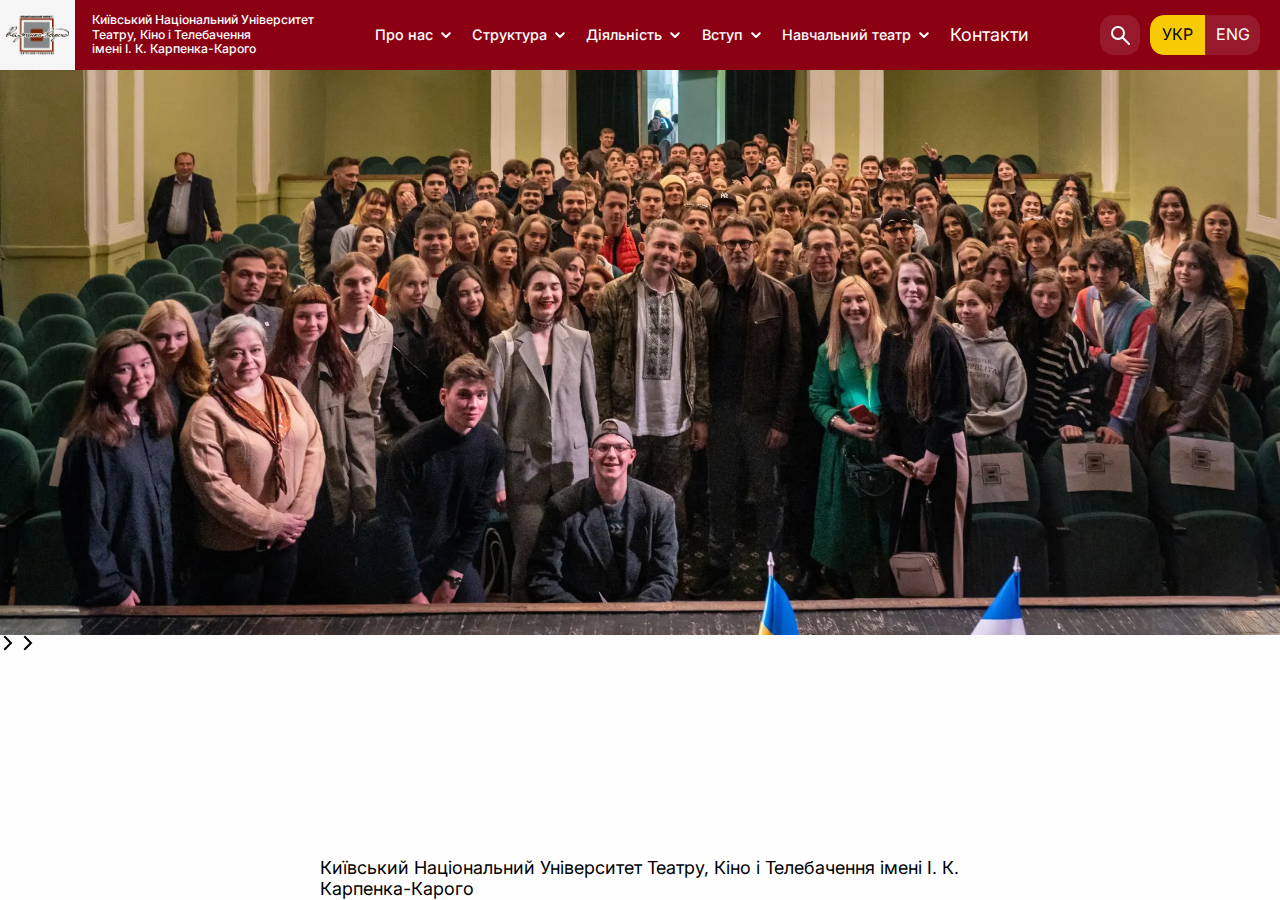
==== docs/index.html @ 59b5e6c0 "up" ====
<!DOCTYPE html>
<html lang="en">

<head>
	<title>КНУТКіТ | HOME</title>
	<meta charset="UTF-8">
	<meta name="format-detection" content="telephone=no">
	<!-- <style>body{opacity: 0;}</style> -->
	<link rel="stylesheet" href="css/style.min.css?_v=20240409120959">
	<link rel="shortcut icon" href="favicon.ico">
	<!-- <meta name="robots" content="noindex, nofollow"> -->
	<meta name="viewport" content="width=device-width, initial-scale=1.0">
</head>

<body>
	<div class="wrapper pg-home">
		<header class="header">
			<div class="header__left">
				<a href="index.html" class="header__logo">
					<picture>
						<source srcset="img/icons/logo.webp" type="image/webp">
						<img src="img/icons/logo.png" width="76" height="48" alt="Лого КНУТКіТ">
					</picture>
				</a>
				<p data-da=".header__menu,750.98,0" class="header__name">
					Київський Національний Університет<br>
					Театру, Кіно і Телебачення<br>
					іменi І. К. Карпенка-Карого<br>
				</p>
			</div>
			<div class="header__container">
				<div class="header__menu">
					<nav class="menu-container">
						<ul id="head-menu" class="menu">
							<li id="menu-item-01" class="menu-item menu-item-type-custom menu-item-object-custom menu-item-has-children menu-item-01">
								<a href="#" aria-label="кнопка відкриття підменю">
									Про нас
								</a>
								<ul class="sub-menu">
									<li id="menu-item-07" class="menu-item menu-item-type-custom menu-item-object-custom menu-item-07">
										<a href="#" aria-label="кнопка переходу до сторінки">
											Візитівка
										</a>
									</li>
									<li id="menu-item-08" class="menu-item menu-item-type-custom menu-item-object-custom menu-item-08">
										<a href="#" aria-label="кнопка переходу до сторінки">
											Команда
										</a>
									</li>
									<li id="menu-item-09" class="menu-item menu-item-type-custom menu-item-object-custom menu-item-09">
										<a href="#" aria-label="кнопка переходу до сторінки">
											Конференція трудового колективу
										</a>
									</li>
									<li id="menu-item-10" class="menu-item menu-item-type-custom menu-item-object-custom menu-item-10">
										<a href="#" aria-label="кнопка переходу до сторінки">
											Наглядова рада
										</a>
									</li>
									<li id="menu-item-11" class="menu-item menu-item-type-custom menu-item-object-custom menu-item-11">
										<a href="#" aria-label="кнопка переходу до сторінки">
											Вчена рада
										</a>
									</li>
									<li id="menu-item-12" class="menu-item menu-item-type-custom menu-item-object-custom menu-item-12">
										<a href="#" aria-label="кнопка переходу до сторінки">
											Навчально-методична рада
										</a>
									</li>
									<li id="menu-item-13" class="menu-item menu-item-type-custom menu-item-object-custom menu-item-13">
										<a href="#" aria-label="кнопка переходу до сторінки">
											Студентська рада
										</a>
									</li>
									<li id="menu-item-14" class="menu-item menu-item-type-custom menu-item-object-custom menu-item-14">
										<a href="#" aria-label="кнопка переходу до сторінки">
											Ректорат
										</a>
									</li>
									<li id="menu-item-15" class="menu-item menu-item-type-custom menu-item-object-custom menu-item-15">
										<a href="#" aria-label="кнопка переходу до сторінки">
											Рада роботодавців
										</a>
									</li>
									<li id="menu-item-16" class="menu-item menu-item-type-custom menu-item-object-custom menu-item-16">
										<a href="#" aria-label="кнопка переходу до сторінки">
											Рада випускників
										</a>
									</li>
									<li id="menu-item-17" class="menu-item menu-item-type-custom menu-item-object-custom menu-item-17">
										<a href="#" aria-label="кнопка переходу до сторінки">
											Антикорупційна політика та комплаєнс
										</a>
									</li>
									<li id="menu-item-18" class="menu-item menu-item-type-custom menu-item-object-custom menu-item-18">
										<a href="#" aria-label="кнопка переходу до сторінки">
											Політика академічної доброчесності
										</a>
									</li>
									<li id="menu-item-19" class="menu-item menu-item-type-custom menu-item-object-custom menu-item-07">
										<a href="#" aria-label="кнопка переходу до сторінки">
											Публічна інформація
										</a>
									</li>
								</ul>
							</li>
							<li id="menu-item-02" class="menu-item menu-item-type-custom menu-item-object-custom menu-item-has-children menu-item-02">
								<a href="#" aria-label="кнопка відкриття підменю">
									Структура
								</a>
								<ul class="sub-menu">
									<li id="menu-item-26" class="menu-item menu-item-type-custom menu-item-object-custom menu-item-26">
										<a href="#" aria-label="кнопка переходу до сторінки">
											Інститут екранних мистецтв
										</a>
									</li>
									<li id="menu-item-27" class="menu-item menu-item-type-custom menu-item-object-custom menu-item-27">
										<a href="#" aria-label="кнопка переходу до сторінки">
											Факультет театрального мистецтва
										</a>
									</li>
									<li id="menu-item-28" class="menu-item menu-item-type-custom menu-item-object-custom menu-item-28">
										<a href="#" aria-label="кнопка переходу до сторінки">
											Аспірантура/творча аспірантура
										</a>
									</li>
									<li id="menu-item-29" class="menu-item menu-item-type-custom menu-item-object-custom menu-item-29">
										<a href="#" aria-label="кнопка переходу до сторінки">
											Загальноуніверситетські кафедри
										</a>
									</li>
									<li id="menu-item-30" class="menu-item menu-item-type-custom menu-item-object-custom menu-item-30">
										<a href="#" aria-label="кнопка переходу до сторінки">
											Загальноуніверситетські підрозділи
										</a>
									</li>
									<li id="menu-item-31" class="menu-item menu-item-type-custom menu-item-object-custom menu-item-31">
										<a href="#" aria-label="кнопка переходу до сторінки">
											Студентський гуртожиток
										</a>
									</li>
									<li id="menu-item-32" class="menu-item menu-item-type-custom menu-item-object-custom menu-item-32">
										<a href="#" aria-label="кнопка переходу до сторінки">
											Бібліотека
										</a>
									</li>
								</ul>
							</li>
							<li id="menu-item-03" class="menu-item menu-item-type-custom menu-item-object-custom menu-item-has-children menu-item-03">
								<a href="#" aria-label="кнопка відкриття підменю">
									Діяльність
								</a>
								<ul class="sub-menu">
									<li id="menu-item-33" class="menu-item menu-item-type-custom menu-item-object-custom menu-item-33">
										<a href="#" aria-label="кнопка переходу до сторінки">
											Навчально-методична
										</a>
									</li>
									<li id="menu-item-34" class="menu-item menu-item-type-custom menu-item-object-custom menu-item-34">
										<a href="#" aria-label="кнопка переходу до сторінки">
											Наукова
										</a>
									</li>
									<li id="menu-item-35" class="menu-item menu-item-type-custom menu-item-object-custom menu-item-35">
										<a href="#" aria-label="кнопка переходу до сторінки">
											Міжнародна
										</a>
									</li>
									<li id="menu-item-36" class="menu-item menu-item-type-custom menu-item-object-custom menu-item-36">
										<a href="#" aria-label="кнопка переходу до сторінки">
											Творча
										</a>
									</li>
								</ul>
							</li>
							<li id="menu-item-04" class="menu-item menu-item-type-custom menu-item-object-custom menu-item-has-children menu-item-04">
								<a href="#" aria-label="кнопка відкриття підменю">
									Вступ
								</a>
								<ul class="sub-menu">
									<li id="menu-item-37" class="menu-item menu-item-type-custom menu-item-object-custom menu-item-37">
										<a href="#" aria-label="кнопка переходу до сторінки">
											Оголошення
										</a>
									</li>
									<li id="menu-item-38" class="menu-item menu-item-type-custom menu-item-object-custom menu-item-38">
										<a href="#" aria-label="кнопка переходу до сторінки">
											Контакти
										</a>
									</li>
									<li id="menu-item-39" class="menu-item menu-item-type-custom menu-item-object-custom menu-item-39">
										<a href="#" aria-label="кнопка переходу до сторінки">
											День відкритих дверей
										</a>
									</li>
									<li id="menu-item-40" class="menu-item menu-item-type-custom menu-item-object-custom menu-item-40">
										<a href="#" aria-label="кнопка переходу до сторінки">
											Консультативні заняття<br> (підготовка до творчих конкурсів)
										</a>
									</li>
								</ul>
							</li>
							<li id="menu-item-05" class="menu-item menu-item-type-custom menu-item-object-custom menu-item-has-children menu-item-05">
								<a href="#" aria-label="кнопка відкриття підменю">
									Навчальний театр
								</a>
								<ul class="sub-menu">
									<li id="menu-item-20" class="menu-item menu-item-type-custom menu-item-object-custom menu-item-20">
										<a href="#" aria-label="кнопка переходу до сторінки">
											Про театр
										</a>
									</li>
									<li id="menu-item-21" class="menu-item menu-item-type-custom menu-item-object-custom menu-item-21">
										<a href="#" aria-label="кнопка переходу до сторінки">
											Команда
										</a>
									</li>
									<li id="menu-item-22" class="menu-item menu-item-type-custom menu-item-object-custom menu-item-22">
										<a href="#" aria-label="кнопка переходу до сторінки">
											Афіша
										</a>
									</li>
									<li id="menu-item-23" class="menu-item menu-item-type-custom menu-item-object-custom menu-item-23">
										<a href="#" aria-label="кнопка переходу до сторінки">
											Репертуар
										</a>
									</li>
									<li id="menu-item-24" class="menu-item menu-item-type-custom menu-item-object-custom menu-item-24">
										<a href="#" aria-label="кнопка переходу до сторінки">
											Як потрапити на виставу
										</a>
									</li>
									<li id="menu-item-25" class="menu-item menu-item-type-custom menu-item-object-custom menu-item-25">
										<a href="#" aria-label="кнопка переходу до сторінки">
											Відгуки глядачів
										</a>
									</li>
								</ul>
							</li>
							<li id="menu-item-06" class="menu-item menu-item-type-custom menu-item-object-custom menu-item-06">
								<a href="#" aria-label="кнопка відкриття підменю">
									Контакти
								</a>
							</li>
						</ul>
						<div class="header__bottom bottom-header">
							<ul class="bottom-header__list">
								<li class="bottom-header__item">
									<a href="#" class="bottom-header__social">
										<img class="ibg ibg--contain" src="img/icons/facebook.svg" width="70" height="70" alt="іконка facebook">
									</a>
								</li>
								<li class="bottom-header__item">
									<a href="#" class="bottom-header__social">
										<img class="ibg ibg--contain" src="img/icons/insta.svg" width="70" height="70" alt="іконка instagram">
									</a>
								</li>
								<li class="bottom-header__item">
									<a href="#" class="bottom-header__social">
										<img class="ibg ibg--contain" src="img/icons/youtube.svg" width="70" height="70" alt="іконка youtube">
									</a>
								</li>
								<li class="bottom-header__item">
									<a href="#" class="bottom-header__social">
										<img class="ibg ibg--contain" src="img/icons/telegram.svg" width="70" height="70" alt="іконка telegram">
									</a>
								</li>
							</ul>
							<div class="bottom-header__logo">
								<img class="ibg ibg--contain" src="img/icons/min-cult.svg" width="187" height="29" alt="лого міністерство">
								<img class="ibg ibg--contain" src="img/icons/min-educ.svg" width="136" height="25" alt="лого міністерство">
							</div>
							<div class="bottom-header__footer">
								<p class="bottom-header__txt">© 2023 Київський Національний Університет Театру, Кіно і Телебачення іменi І. К. Карпенка-Карого (КНУТКіТ)</p>
								<p class="bottom-header__txt">Дизайн та розробка OMG agency</p>
							</div>
						</div>
					</nav>
					<div class="header__search search-header">
						<input type="text" name="search" class="search-header__input">
						<button class="search-header__btn" type="button" aria-label="кнопка для здійснення пошуку">
							<img src="img/icons/search.svg" alt="іконка лупа">
						</button>
					</div>
					<div data-da=".menu-container,750.98,1" class="header__lng lng-header">
						<a href="#" class="lng-header__link _active">
							<span>УКР</span>
						</a>
						<a href="#" class="lng-header__link">
							<span>ENG</span>
						</a>
					</div>
				</div>
				<button type="button" class="menu__icon icon-menu">
					<span class="icon-menu__body">
						<span></span>
					</span>
				</button>
			</div>
		</header>
		<main class="page">
			<div class="hero">
				<div class="hero__container">
					<h1 class="hero__title">
						Київський Національний Університет Театру, Кіно і Телебачення
						<span>іменi І. К. Карпенка-Карого</span>
					</h1>
				</div>
				<div class="hero__slider swiper">
					<div class="hero__wrapper swiper-wrapper">
						<div class="hero__slide swiper-slide">
							<picture>
								<source media="(max-width: 30.06125em)" srcset="img/home/slider/people-01-mob.webp" type="image/webp" width="1920" height="800">
								<source media="(max-width: 30.06125em)" srcset="img/home/slider/people-01-mob.jpg" type="image/jpeg" width="1920" height="800">
								<source srcset="img/home/slider/people-01.webp" type="image/webp" width="1920" height="800">
								<source srcset="img/home/slider/people-01.jpg" type="image/jpeg" width="1920" height="800">
								<img class="hero__slide-img ibg" src="img/home/slider/people-01.jpg" alt="изображения" width="1920" height="800">
							</picture>
						</div>
						<div class="hero__slide swiper-slide">
							<picture>
								<source media="(max-width: 30.06125em)" srcset="img/home/slider/people-01-mob.webp" type="image/webp" width="1920" height="800">
								<source media="(max-width: 30.06125em)" srcset="img/home/slider/people-01-mob.jpg" type="image/jpeg" width="1920" height="800">
								<source srcset="img/home/slider/people-01.webp" type="image/webp" width="1920" height="800">
								<source srcset="img/home/slider/people-01.jpg" type="image/jpeg" width="1920" height="800">
								<img class="hero__slide-img ibg" src="img/home/slider/people-01.jpg" alt="изображения" width="1920" height="800">
							</picture>
						</div>
						<div class="hero__slide swiper-slide">
							<picture>
								<source media="(max-width: 30.06125em)" srcset="img/home/slider/people-01-mob.webp" type="image/webp" width="1920" height="800">
								<source media="(max-width: 30.06125em)" srcset="img/home/slider/people-01-mob.jpg" type="image/jpeg" width="1920" height="800">
								<source srcset="img/home/slider/people-01.webp" type="image/webp" width="1920" height="800">
								<source srcset="img/home/slider/people-01.jpg" type="image/jpeg" width="1920" height="800">
								<img class="hero__slide-img ibg" src="img/home/slider/people-01.jpg" alt="изображения" width="1920" height="800">
							</picture>
						</div>
						<div class="hero__slide swiper-slide">
							<picture>
								<source media="(max-width: 30.06125em)" srcset="img/home/slider/people-01-mob.webp" type="image/webp" width="1920" height="800">
								<source media="(max-width: 30.06125em)" srcset="img/home/slider/people-01-mob.jpg" type="image/jpeg" width="1920" height="800">
								<source srcset="img/home/slider/people-01.webp" type="image/webp" width="1920" height="800">
								<source srcset="img/home/slider/people-01.jpg" type="image/jpeg" width="1920" height="800">
								<img class="hero__slide-img ibg" src="img/home/slider/people-01.jpg" alt="изображения" width="1920" height="800">
							</picture>
						</div>
					</div>
					<div class="swiper-pagination"></div>
					<button type="button" class="hero__slider-btn swiper-button-prev">
						<img src="img/icons/arr-right.svg" width="15" height="16" alt="стрілочка вліво">
					</button>
					<button type="button" class="hero__slider-btn swiper-button-next">
						<img src="img/icons/arr-right.svg" width="15" height="16" alt="стрілочка вправо">
					</button>
				</div>
			</div>
		</main>
		<footer class="footer">
			<div class="footer__container">
			</div>
		</footer>
	</div>
	<script src="js/app.min.js?_v=20240409120959"></script>
</body>

</html>
---- docs/css/style.min.css ----
@import url(https://fonts.googleapis.com/css?family=Inter:regular,500,600,700&display=swap);@import url(https://fonts.googleapis.com/css?family=Alumni+Sans:regular,600,700&display=swap);*{padding:0;margin:0;border:0}*,::after,::before{-webkit-box-sizing:border-box;box-sizing:border-box}::after,::before{display:inline-block}body,html{height:100%;min-width:320px}body{color:#000;line-height:1.2;font-family:Inter;font-size:1.125rem;-ms-text-size-adjust:100%;-moz-text-size-adjust:100%;-webkit-text-size-adjust:100%;-webkit-font-smoothing:antialiased;-moz-osx-font-smoothing:grayscale}button,input,textarea{font-family:Inter;font-size:inherit;line-height:inherit;color:inherit;background-color:transparent}input,textarea{width:100%}button,option,select{cursor:pointer}a{display:inline-block;color:inherit;text-decoration:none}ul li{list-style:none}img{vertical-align:top}h1,h2,h3,h4,h5,h6{font-weight:inherit;font-size:inherit}body{background-color:#fefefe}.lock body{overflow:hidden;-ms-touch-action:none;touch-action:none;-ms-scroll-chaining:none;overscroll-behavior:none}.wrapper{min-height:100%;display:-webkit-box;display:-ms-flexbox;display:flex;-webkit-box-orient:vertical;-webkit-box-direction:normal;-ms-flex-direction:column;flex-direction:column;overflow:hidden}@supports (overflow:clip){.wrapper{overflow:clip}}.wrapper>main{-webkit-box-flex:1;-ms-flex:1 1 auto;flex:1 1 auto}.wrapper>*{min-width:0}[class*=__container]{margin:0 auto;padding-left:1.25rem;padding-right:1.25rem}.ibg{width:100%;height:100%;-o-object-fit:cover;object-fit:cover}.ibg--top{-o-object-position:top;object-position:top}.ibg--bottom{-o-object-position:bottom;object-position:bottom}.ibg--left{-o-object-position:left;object-position:left}.ibg--right{-o-object-position:right;object-position:right}.ibg--contain{-o-object-fit:contain;object-fit:contain}.header{position:fixed;z-index:25;width:100%;top:0;left:0;background-color:#8b0113;color:#fefefe;display:-ms-grid;display:grid;-ms-grid-columns:auto 1fr;grid-template-columns:auto 1fr}.header__left{display:-webkit-box;display:-ms-flexbox;display:flex;-webkit-box-align:center;-ms-flex-align:center;align-items:center;position:relative;z-index:5}.header__logo{height:100%;background-color:#f5f5f5;display:-webkit-box;display:-ms-flexbox;display:flex;-webkit-box-align:center;-ms-flex-align:center;align-items:center;-webkit-box-pack:center;-ms-flex-pack:center;justify-content:center}.header__logo img{height:auto;width:100%}.header__name{font-weight:500}.header__container{position:relative;display:-webkit-box;display:-ms-flexbox;display:flex;-webkit-box-align:center;-ms-flex-align:center;align-items:center;width:100%;-ms-grid-column:2;grid-column-start:2}.header__menu{-webkit-box-flex:1;-ms-flex:1;flex:1;display:-ms-grid;display:grid;-webkit-box-align:center;-ms-flex-align:center;align-items:center;gap:.625rem;position:relative}.menu-container{display:-webkit-box;display:-ms-flexbox;display:flex;height:100%}.menu-container .menu{display:-webkit-box;display:-ms-flexbox;display:flex}.menu-container .menu .menu-item.menu-item-has-children{position:relative}.menu-container .menu .menu-item.menu-item-has-children>a{position:relative;display:-webkit-box;display:-ms-flexbox;display:flex;-webkit-box-align:center;-ms-flex-align:center;align-items:center;font-weight:500;gap:.3125rem}.menu-container .menu .menu-item.menu-item-has-children>a::after{content:"";background-image:url(../img/icons/arr-dwn.svg);background-size:contain;width:1rem;height:1rem;-webkit-filter:invert(98%) sepia(1%) saturate(269%) hue-rotate(40deg) brightness(121%) contrast(99%);filter:invert(98%) sepia(1%) saturate(269%) hue-rotate(40deg) brightness(121%) contrast(99%);-webkit-transition:-webkit-transform .45s ease;transition:-webkit-transform .45s ease;transition:transform .45s ease;transition:transform .45s ease,-webkit-transform .45s ease}.menu-container .menu .menu-item.menu-item-06>a::after{display:none}.menu-container .menu .menu-item._open.menu-item-has-children>a{color:#f8ca02;z-index:2}.menu-container .menu .menu-item._open.menu-item-has-children>a::after{-webkit-transform:rotate(180deg);-ms-transform:rotate(180deg);transform:rotate(180deg);-webkit-filter:invert(84%) sepia(45%) saturate(1446%) hue-rotate(353deg) brightness(95%) contrast(104%);filter:invert(84%) sepia(45%) saturate(1446%) hue-rotate(353deg) brightness(95%) contrast(104%)}.menu-container .menu .sub-menu .menu-item:not(:last-child){margin-bottom:.875rem}.menu-container .menu .sub-menu a{font-weight:400;display:inline-block}.search-header{min-width:3.125rem;display:-webkit-box;display:-ms-flexbox;display:flex;-webkit-box-pack:end;-ms-flex-pack:end;justify-content:flex-end;position:absolute;z-index:5;right:0;top:50%;-webkit-transform:translateY(-50%);-ms-transform:translateY(-50%);transform:translateY(-50%);-webkit-transition:width .65s ease;transition:width .65s ease}.search-header._form-focus{width:100%;-ms-grid-column:1;-ms-grid-column-span:2;grid-column:1/3}.search-header._form-focus .search-header__input{width:100%;background-color:#70000e;opacity:1}.search-header__input{cursor:pointer;width:0;min-width:3.125rem;height:100%;padding:0 4.0625rem 0 1rem;outline:0;opacity:0;-webkit-transition:width .65s ease,background-color .3s ease,opacity .3s ease;transition:width .65s ease,background-color .3s ease,opacity .3s ease}.search-header__btn{display:-webkit-box;display:-ms-flexbox;display:flex;-webkit-box-align:center;-ms-flex-align:center;align-items:center;-webkit-box-pack:center;-ms-flex-pack:center;justify-content:center;pointer-events:none;position:absolute;right:0;top:0}.lng-header{position:relative;z-index:5;border-radius:.875rem;display:-ms-grid;display:grid;-ms-grid-columns:(1fr)[2];grid-template-columns:repeat(2,1fr);overflow:hidden;background-color:rgba(255,255,255,.1)}.lng-header__link{display:-webkit-box;display:-ms-flexbox;display:flex;-webkit-box-align:center;-ms-flex-align:center;align-items:center;-webkit-box-pack:center;-ms-flex-pack:center;justify-content:center;width:100%;height:100%;border:.09375rem solid transparent;-webkit-transition:border .3s ease;transition:border .3s ease}.lng-header__link:nth-child(1){border-top-left-radius:.875rem;border-end-start-radius:.875rem}.lng-header__link:nth-child(2){border-top-right-radius:.875rem;border-end-end-radius:.875rem}.lng-header__link._active{background-color:#f8ca02;color:#000}.icon-menu{display:none}.hero{min-height:100vh;min-height:100svh;position:relative}.hero__title{position:absolute;bottom:0;left:50%;-webkit-transform:translate(-50%,0);-ms-transform:translate(-50%,0);transform:translate(-50%,0)}.hero__slider{width:100%;height:100%}.swiper{overflow:hidden}.swiper-initialized{-ms-touch-action:pan-y;touch-action:pan-y}.swiper-wrapper{width:100%;height:100%;-webkit-box-sizing:content-box;box-sizing:content-box;display:-webkit-box;display:-ms-flexbox;display:flex;position:relative}.swiper-vertical .swiper-wrapper{-webkit-box-orient:vertical;-webkit-box-direction:normal;-ms-flex-direction:column;flex-direction:column}.swiper-autoheight .swiper-wrapper{-webkit-box-align:start;-ms-flex-align:start;align-items:flex-start}.swiper-initialized .swiper-slide{-ms-flex-negative:0;flex-shrink:0}.swiper-android .swiper-slide,.swiper-android .swiper-wrapper{-webkit-transform:translate3d(0,0,0);transform:translate3d(0,0,0)}.swiper-button-lock{display:none!important}@media (min-width:46.93625em){.header__menu{-ms-grid-columns:1fr auto auto;grid-template-columns:1fr auto auto}.search-header{-ms-grid-column:2;-ms-grid-column-span:1;grid-column:2/3}.search-header__input{border-radius:.875rem}.search-header__btn{border-radius:.875rem;background-color:rgba(255,255,255,.1)}.lng-header{-ms-grid-column:3;-ms-grid-column-span:1;grid-column:3/4}}@media (min-width:75.06125em){.menu-container{-webkit-box-pack:center;-ms-flex-pack:center;justify-content:center;-webkit-box-align:center;-ms-flex-align:center;align-items:center;position:relative;-ms-grid-column:1;-ms-grid-column-span:1;grid-column:1/2;margin-right:3.75rem}.menu-container .menu{-ms-flex-wrap:wrap;flex-wrap:wrap;-webkit-box-align:center;-ms-flex-align:center;align-items:center;row-gap:.3125rem}.menu-container .menu .menu-item._open .sub-menu{pointer-events:all;opacity:1;-webkit-clip-path:polygon(0 0,100% 0,100% 100%,0 100%);clip-path:polygon(0 0,100% 0,100% 100%,0 100%)}.menu-container .menu .sub-menu{position:absolute;z-index:1;top:-1.25rem;left:-1.25rem;padding:3.875rem 1.25rem 1.25rem;border-radius:.875rem;opacity:0;pointer-events:none;overflow:hidden;background-color:#70000e;-webkit-clip-path:polygon(0 0,100% 0,100% 0,0 0);clip-path:polygon(0 0,100% 0,100% 0,0 0);-webkit-transition:opacity .3s ease,-webkit-clip-path .65s ease;transition:opacity .3s ease,-webkit-clip-path .65s ease;transition:opacity .3s ease,clip-path .65s ease;transition:opacity .3s ease,clip-path .65s ease,-webkit-clip-path .65s ease}.menu-container .menu .sub-menu a{width:-webkit-max-content;width:-moz-max-content;width:max-content}.bottom-header{display:none}}@media (min-width:85.43625em){.lng-header__link{font-size:1.125rem}}@media (min-width:120em){[class*=__container]{max-width:110rem}.header{min-height:6.25rem}.header__logo{width:8rem}.header__logo img{max-width:4.75rem}.header__name{font-size:.875rem}.header__name{margin-left:1.625rem}.menu-container .menu{-webkit-column-gap:2.3125rem;-moz-column-gap:2.3125rem;column-gap:2.3125rem}.menu-container .menu .menu-item.menu-item-has-children>a{font-size:1.125rem}.menu-container .menu .sub-menu a{font-size:1.125rem}.search-header{height:3.125rem}.search-header__btn{height:3.125rem}.search-header__btn{width:3.125rem}.lng-header{width:8.125rem}.lng-header{height:3.125rem}}@media (max-width:85.43625em){[class*=__container]{max-width:77.5rem}}@media (max-width:80.06125em){.header{min-height:4.375rem}.search-header{height:2.5rem}.search-header__btn{height:2.5rem}.search-header__btn{width:2.5rem}.lng-header{width:6.875rem}.lng-header{height:2.5rem}.lng-header__link{font-size:1rem}}@media (max-width:75.06125em){.menu-container{position:fixed;width:100%;left:-100%;top:0;overflow:auto;padding:7.5rem 1.25rem 1.875rem;-webkit-transition:left .3s;transition:left .3s;min-height:100%;background-color:#7d0010;-webkit-box-orient:vertical;-webkit-box-direction:normal;-ms-flex-direction:column;flex-direction:column;-webkit-box-align:center;-ms-flex-align:center;align-items:center}.menu-container::before{content:"";position:fixed;width:100%;height:4.375rem;left:-100%;top:0;-webkit-transition:left .3s;transition:left .3s;z-index:3;background-color:#8b0113}.menu-open .menu-container{left:0}.menu-open .menu-container::before{left:0}.menu-container .menu{-webkit-box-orient:vertical;-webkit-box-direction:normal;-ms-flex-direction:column;flex-direction:column;row-gap:2.5rem;height:-webkit-fit-content;height:-moz-fit-content;height:fit-content;width:100%;max-width:25rem}.menu-container .menu:not(:last-child){margin-bottom:1.25rem}.menu-container .menu .menu-item.menu-item-has-children>a{-webkit-box-pack:justify;-ms-flex-pack:justify;justify-content:space-between}.menu-container .menu .sub-menu{padding-top:1.25rem}.bottom-header{width:100%;max-width:25rem}.bottom-header__list{display:-webkit-box;display:-ms-flexbox;display:flex;-webkit-box-align:center;-ms-flex-align:center;align-items:center;-webkit-box-pack:justify;-ms-flex-pack:justify;justify-content:space-between;gap:.625rem;padding:1.25rem 0;border-bottom:.0625rem solid rgba(255,255,255,.1)}.bottom-header__social{display:inline-block}.bottom-header__social img{max-width:4.375rem}.bottom-header__logo{display:-ms-grid;display:grid;-ms-grid-columns:auto auto;grid-template-columns:auto auto;gap:.625rem;padding:1.25rem 0}.bottom-header__logo img{max-height:1.8125rem}.bottom-header__footer{color:rgba(255,255,255,.3);display:-ms-grid;display:grid;-ms-grid-columns:60% auto;grid-template-columns:60% auto;gap:1.25rem;font-size:.875rem}.bottom-header__txt:nth-child(2){text-align:right}.icon-menu{display:block}.icon-menu__body{display:block;position:relative;width:1.875rem;height:1.125rem;z-index:5}.icon-menu__body span,.icon-menu__body::after,.icon-menu__body::before{content:"";-webkit-transition:all .3s ease 0s;transition:all .3s ease 0s;right:0;position:absolute;width:100%;height:.125rem;background-color:#fefefe}.icon-menu__body::before{top:0}.icon-menu__body::after{bottom:0}.icon-menu__body span{top:calc(50% - .0625rem)}.menu-open .icon-menu__body span{width:0}.menu-open .icon-menu__body::before{top:calc(50% - .0625rem);-webkit-transform:rotate(-45deg);-ms-transform:rotate(-45deg);transform:rotate(-45deg)}.menu-open .icon-menu__body::after{bottom:calc(50% - .0625rem);-webkit-transform:rotate(45deg);-ms-transform:rotate(45deg);transform:rotate(45deg)}}@media (max-width:75.06125em) and (any-hover:none){.icon-menu__body{cursor:default}}@media (max-width:46.93625em){.header{min-height:3.75rem!important}.header__name{margin-left:.625rem}.header__name{position:relative;z-index:3}.header__container{padding-left:0;padding-right:0}.header__menu{height:100%}.menu-container::before{height:3.75rem}.search-header{height:100%!important}.search-header__btn{height:100%!important;width:3.75rem!important}.lng-header{min-height:3.75rem;width:100%!important;max-width:25rem;margin-bottom:1.25rem;-ms-flex-item-align:center;-ms-grid-row-align:center;align-self:center}.lng-header__link._active{border-radius:.875rem}.icon-menu{height:100%;width:3.75rem;display:-webkit-box;display:-ms-flexbox;display:flex;-webkit-box-align:center;-ms-flex-align:center;align-items:center;-webkit-box-pack:center;-ms-flex-pack:center;justify-content:center}}@media (max-width:30.06125em){.header__logo{width:3.75rem}.header__logo img{max-width:2.875rem}.header__name{font-size:.625rem}.bottom-header{position:relative}.bottom-header::before{content:"";position:absolute;width:calc(100% + 2.5rem);height:calc(100% + 1.875rem);left:-100%;bottom:-1.875rem;-webkit-transition:left .3s;transition:left .3s;z-index:-1;background-color:#8b0113}.menu-open .bottom-header::before{left:-1.25rem}}@media (min-width:85.43625em) and (max-width:120em){@supports (max-width:clamp(77.5rem ,-2.8349788434rem + 94.0291490362vw ,110rem)){[class*=__container]{max-width:clamp(77.5rem ,-2.8349788434rem + 94.0291490362vw ,110rem)}}@supports not (max-width:clamp(77.5rem ,-2.8349788434rem + 94.0291490362vw ,110rem)){[class*=__container]{max-width:calc(77.5rem + 32.5 * (100vw - 85.43625rem)/ 34.56375)}}}@media (min-width:80.06125em) and (max-width:120em){@supports (min-height:clamp(4.375rem ,0.6163735094rem + 4.6946887421vw ,6.25rem)){.header{min-height:clamp(4.375rem ,.6163735094rem + 4.6946887421vw ,6.25rem)}}@supports not (min-height:clamp(4.375rem ,0.6163735094rem + 4.6946887421vw ,6.25rem)){.header{min-height:calc(4.375rem + 1.875 * (100vw - 80.06125rem)/ 39.93875)}}@supports (width:clamp(4.6875rem ,-1.9527401333rem + 8.2939501111vw ,8rem)){.header__logo{width:clamp(4.6875rem ,-1.9527401333rem + 8.2939501111vw ,8rem)}}@supports not (width:clamp(4.6875rem ,-1.9527401333rem + 8.2939501111vw ,8rem)){.header__logo{width:calc(4.6875rem + 3.3125 * (100vw - 80.06125rem)/ 39.93875)}}@supports (height:clamp(2.5rem ,1.2471245031rem + 1.5648962474vw ,3.125rem)){.search-header{height:clamp(2.5rem ,1.2471245031rem + 1.5648962474vw ,3.125rem)}}@supports not (height:clamp(2.5rem ,1.2471245031rem + 1.5648962474vw ,3.125rem)){.search-header{height:calc(2.5rem + .625 * (100vw - 80.06125rem)/ 39.93875)}}@supports (height:clamp(2.5rem ,1.2471245031rem + 1.5648962474vw ,3.125rem)){.search-header__btn{height:clamp(2.5rem ,1.2471245031rem + 1.5648962474vw ,3.125rem)}}@supports not (height:clamp(2.5rem ,1.2471245031rem + 1.5648962474vw ,3.125rem)){.search-header__btn{height:calc(2.5rem + .625 * (100vw - 80.06125rem)/ 39.93875)}}@supports (width:clamp(2.5rem ,1.2471245031rem + 1.5648962474vw ,3.125rem)){.search-header__btn{width:clamp(2.5rem ,1.2471245031rem + 1.5648962474vw ,3.125rem)}}@supports not (width:clamp(2.5rem ,1.2471245031rem + 1.5648962474vw ,3.125rem)){.search-header__btn{width:calc(2.5rem + .625 * (100vw - 80.06125rem)/ 39.93875)}}@supports (width:clamp(6.875rem ,4.3692490063rem + 3.1297924948vw ,8.125rem)){.lng-header{width:clamp(6.875rem ,4.3692490063rem + 3.1297924948vw ,8.125rem)}}@supports not (width:clamp(6.875rem ,4.3692490063rem + 3.1297924948vw ,8.125rem)){.lng-header{width:calc(6.875rem + 1.25 * (100vw - 80.06125rem)/ 39.93875)}}@supports (height:clamp(2.5rem ,1.2471245031rem + 1.5648962474vw ,3.125rem)){.lng-header{height:clamp(2.5rem ,1.2471245031rem + 1.5648962474vw ,3.125rem)}}@supports not (height:clamp(2.5rem ,1.2471245031rem + 1.5648962474vw ,3.125rem)){.lng-header{height:calc(2.5rem + .625 * (100vw - 80.06125rem)/ 39.93875)}}}@media (min-width:30.06125em) and (max-width:80.06125em){@supports (width:clamp(3.75rem ,3.1863515625rem + 1.875vw ,4.6875rem)){.header__logo{width:clamp(3.75rem ,3.1863515625rem + 1.875vw ,4.6875rem)}}@supports not (width:clamp(3.75rem ,3.1863515625rem + 1.875vw ,4.6875rem)){.header__logo{width:calc(3.75rem + .9375 * (100vw - 30.06125rem)/ 50)}}}@media (min-width:30.06125em) and (max-width:120em){@supports (max-width:clamp(2.875rem ,2.2482974524rem + 2.084752123vw ,4.75rem)){.header__logo img{max-width:clamp(2.875rem ,2.2482974524rem + 2.084752123vw ,4.75rem)}}@supports not (max-width:clamp(2.875rem ,2.2482974524rem + 2.084752123vw ,4.75rem)){.header__logo img{max-width:calc(2.875rem + 1.875 * (100vw - 30.06125rem)/ 89.93875)}}@supports (font-size:clamp(0.625rem ,0.5414396603rem + 0.2779669497vw ,0.875rem)){.header__name{font-size:clamp(.625rem ,.5414396603rem + .2779669497vw ,.875rem)}}@supports not (font-size:clamp(0.625rem ,0.5414396603rem + 0.2779669497vw ,0.875rem)){.header__name{font-size:calc(.625rem + .25 * (100vw - 30.06125rem)/ 89.93875)}}}@media (min-width:46.93625em) and (max-width:120em){@supports (margin-left:clamp(0.625rem ,-0.0174013276rem + 1.368667773vw ,1.625rem)){.header__name{margin-left:clamp(.625rem ,-.0174013276rem + 1.368667773vw ,1.625rem)}}@supports not (margin-left:clamp(0.625rem ,-0.0174013276rem + 1.368667773vw ,1.625rem)){.header__name{margin-left:calc(.625rem + 1 * (100vw - 46.93625rem)/ 73.06375)}}}@media (min-width:75.06125em) and (max-width:120em){@supports ((-moz-column-gap:clamp(1rem ,-1.1922703819rem + 2.9206419849vw ,2.3125rem)) or (column-gap:clamp(1rem ,-1.1922703819rem + 2.9206419849vw ,2.3125rem))){.menu-container .menu{-webkit-column-gap:clamp(1rem ,-1.1922703819rem + 2.9206419849vw ,2.3125rem);-moz-column-gap:clamp(1rem ,-1.1922703819rem + 2.9206419849vw ,2.3125rem);column-gap:clamp(1rem ,-1.1922703819rem + 2.9206419849vw ,2.3125rem)}}@supports not ((-moz-column-gap:clamp(1rem ,-1.1922703819rem + 2.9206419849vw ,2.3125rem)) or (column-gap:clamp(1rem ,-1.1922703819rem + 2.9206419849vw ,2.3125rem))){.menu-container .menu{-webkit-column-gap:calc(1rem + 1.3125 * (100vw - 75.06125rem)/ 44.93875);-moz-column-gap:calc(1rem + 1.3125 * (100vw - 75.06125rem)/ 44.93875);column-gap:calc(1rem + 1.3125 * (100vw - 75.06125rem)/ 44.93875)}}@supports (font-size:clamp(0.875rem ,0.4574246892rem + 0.556312759vw ,1.125rem)){.menu-container .menu .menu-item.menu-item-has-children>a{font-size:clamp(.875rem ,.4574246892rem + .556312759vw ,1.125rem)}}@supports not (font-size:clamp(0.875rem ,0.4574246892rem + 0.556312759vw ,1.125rem)){.menu-container .menu .menu-item.menu-item-has-children>a{font-size:calc(.875rem + .25 * (100vw - 75.06125rem)/ 44.93875)}}@supports (font-size:clamp(0.875rem ,0.4574246892rem + 0.556312759vw ,1.125rem)){.menu-container .menu .sub-menu a{font-size:clamp(.875rem ,.4574246892rem + .556312759vw ,1.125rem)}}@supports not (font-size:clamp(0.875rem ,0.4574246892rem + 0.556312759vw ,1.125rem)){.menu-container .menu .sub-menu a{font-size:calc(.875rem + .25 * (100vw - 75.06125rem)/ 44.93875)}}}@media (min-width:80.06125em) and (max-width:85.43625em){@supports (font-size:clamp(1rem ,-0.8618895349rem + 2.3255813953vw ,1.125rem)){.lng-header__link{font-size:clamp(1rem ,-.8618895349rem + 2.3255813953vw ,1.125rem)}}@supports not (font-size:clamp(1rem ,-0.8618895349rem + 2.3255813953vw ,1.125rem)){.lng-header__link{font-size:calc(1rem + .125 * (100vw - 80.06125rem)/ 5.375)}}}@media (max-width:75.06125em) and (min-width:46.93625em){.icon-menu{margin-left:1.25rem}}@media (any-hover:hover){.lng-header__link:hover{border-color:#fefefe}}
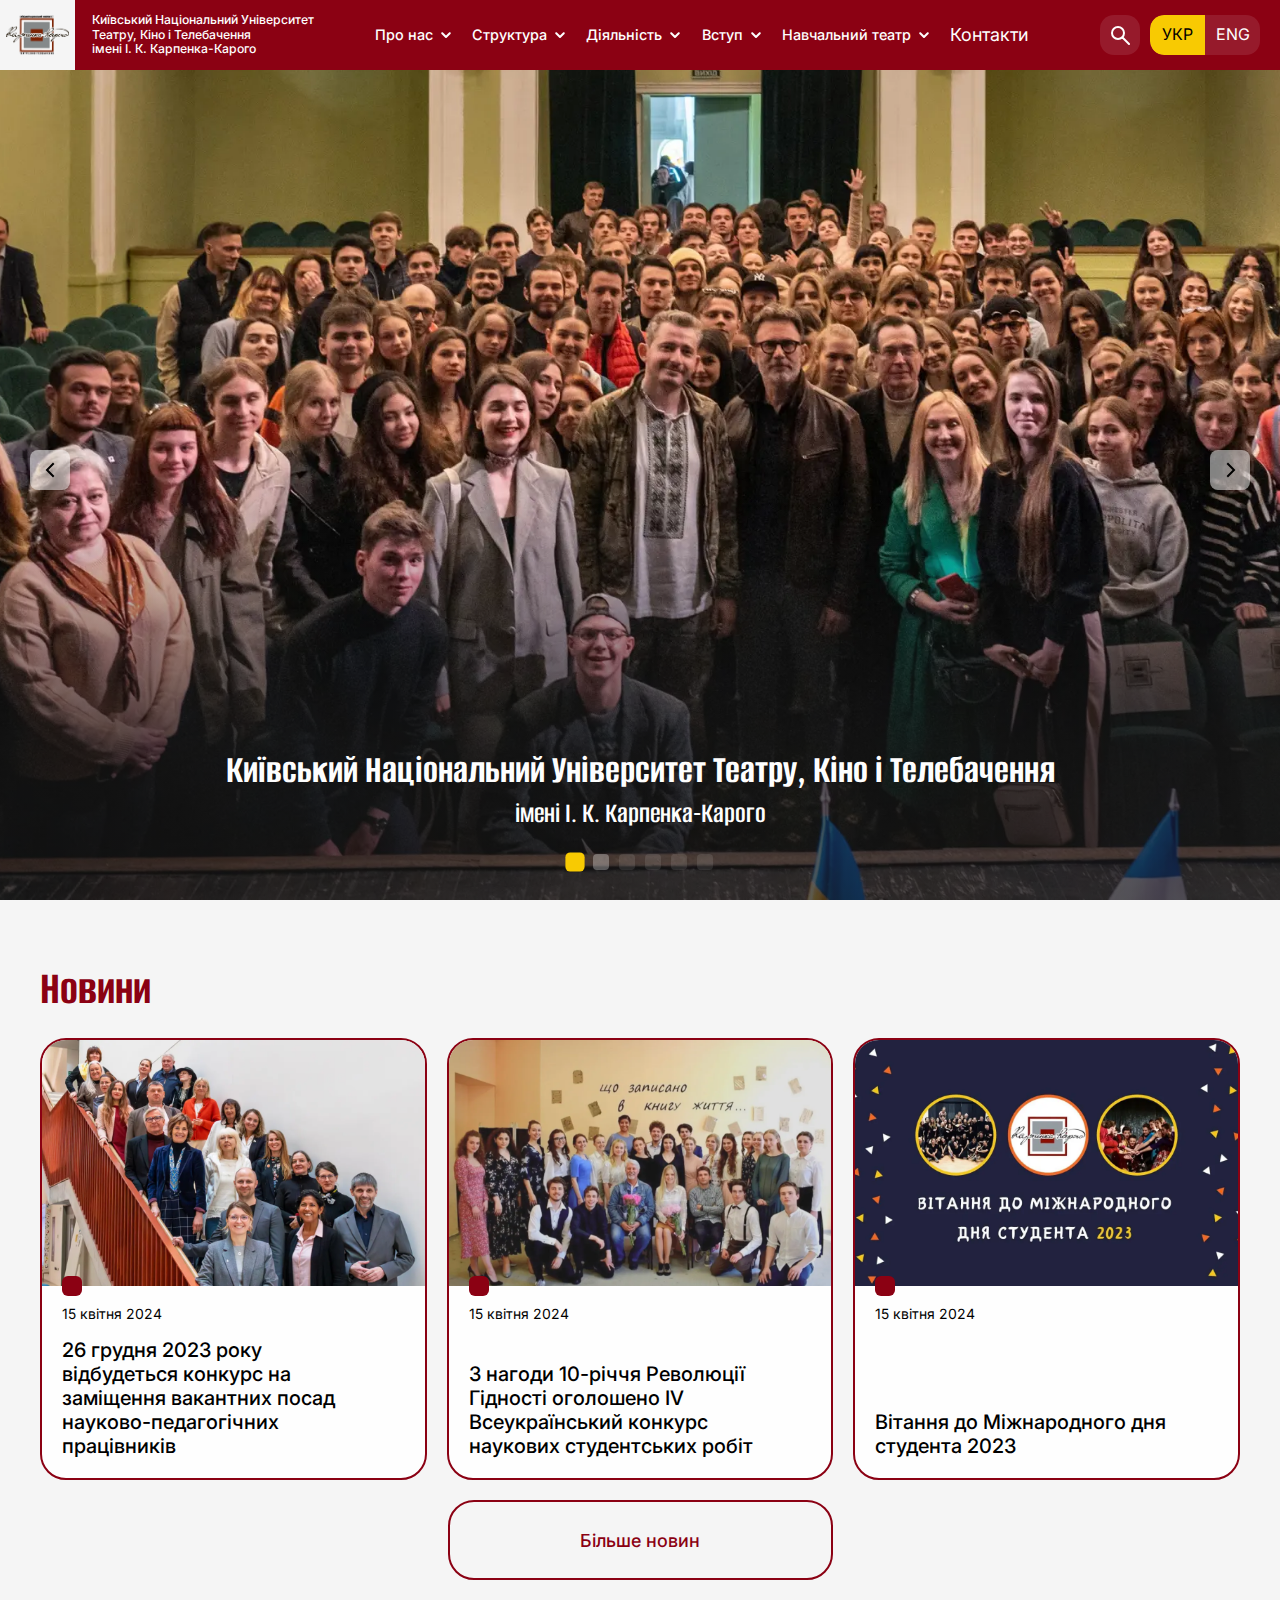
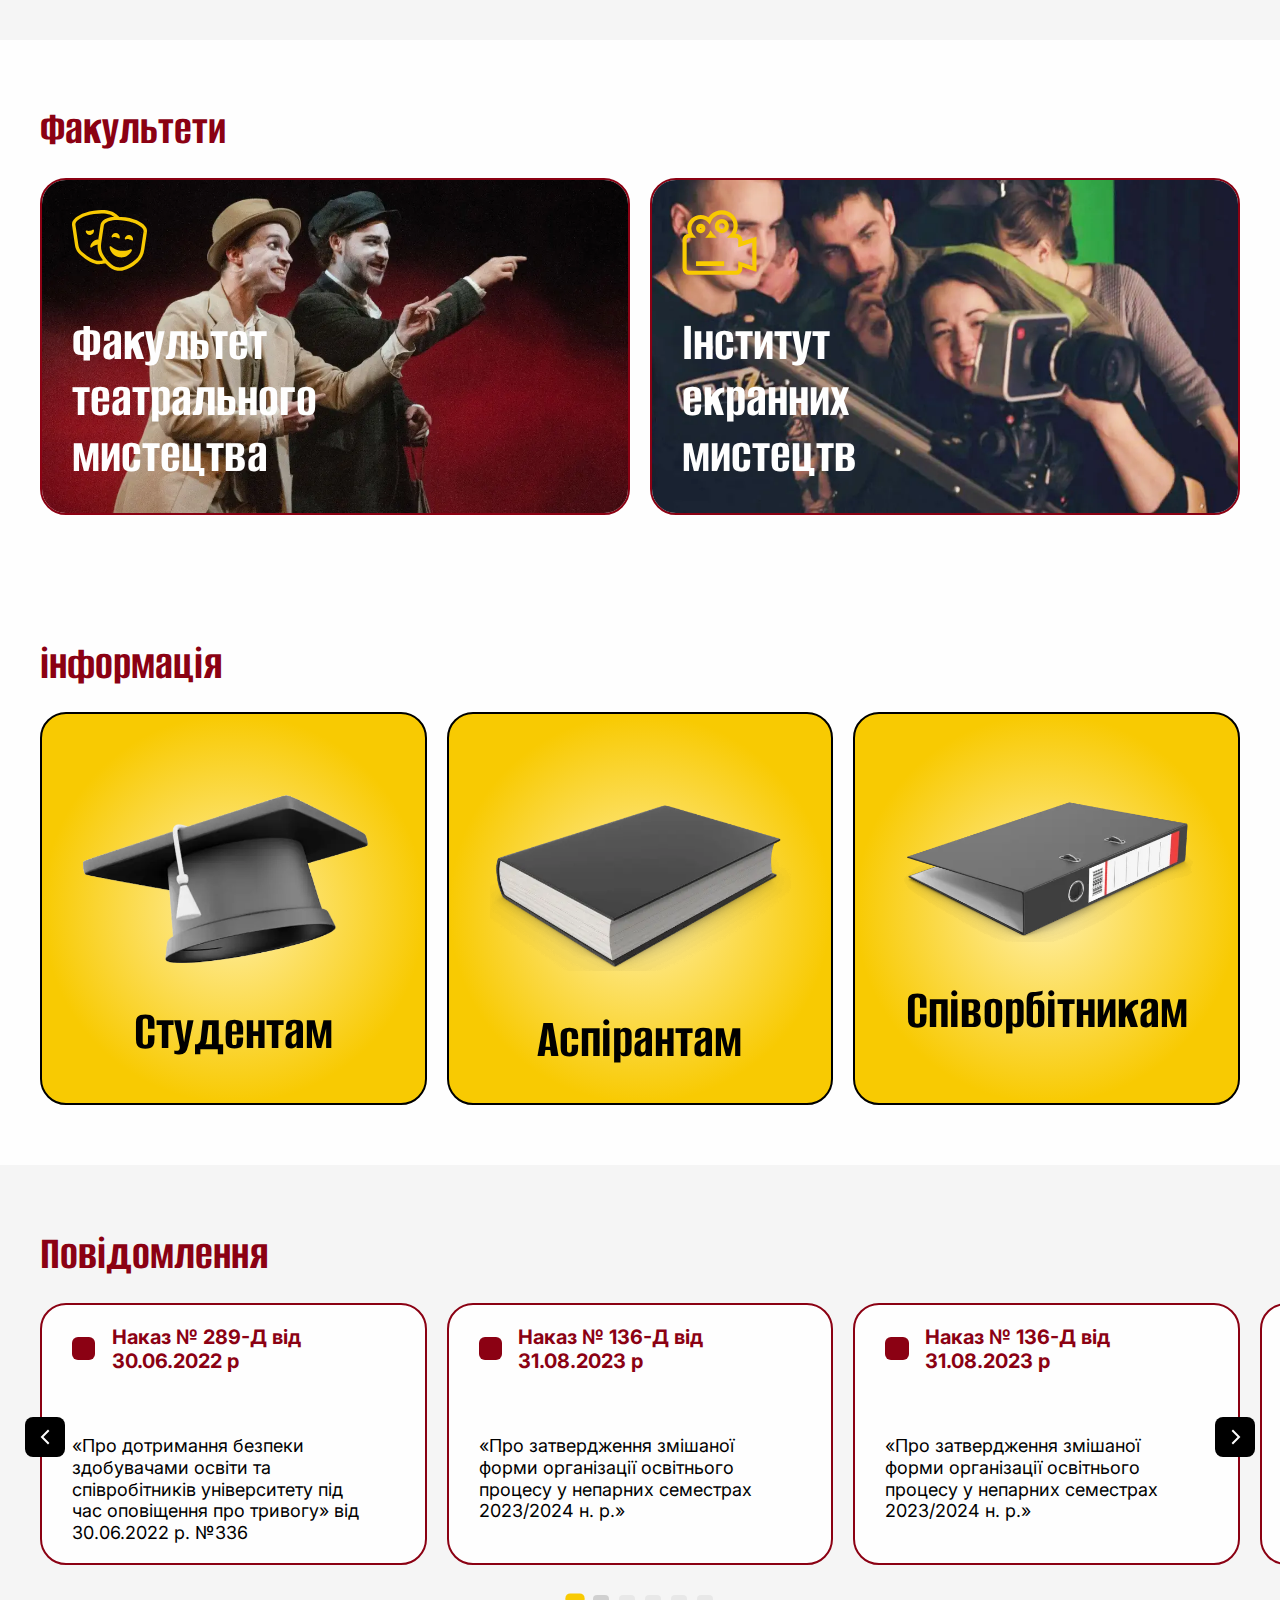
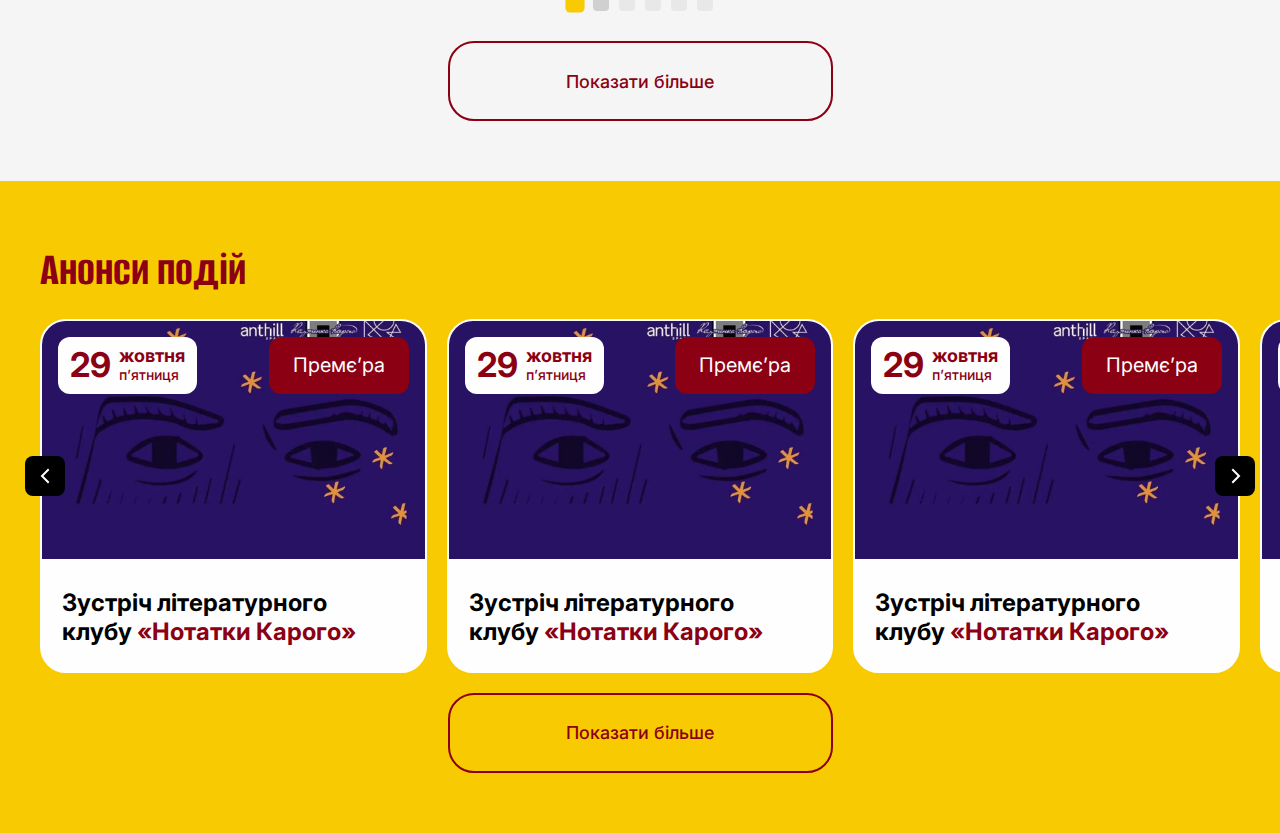
==== commit 88715799: "up" ====
--- a/docs/index.html
+++ b/docs/index.html
@@ -1,12 +1,12 @@
 <!DOCTYPE html>
-<html lang="en">
+<html lang="uk">
 
 <head>
 	<title>КНУТКіТ | HOME</title>
 	<meta charset="UTF-8">
 	<meta name="format-detection" content="telephone=no">
 	<!-- <style>body{opacity: 0;}</style> -->
-	<link rel="stylesheet" href="css/style.min.css?_v=20240409120959">
+	<link rel="stylesheet" href="css/style.min.css?_v=20240409220656">
 	<link rel="shortcut icon" href="favicon.ico">
 	<!-- <meta name="robots" content="noindex, nofollow"> -->
 	<meta name="viewport" content="width=device-width, initial-scale=1.0">
@@ -299,13 +299,11 @@
 			</div>
 		</header>
 		<main class="page">
-			<div class="hero">
-				<div class="hero__container">
-					<h1 class="hero__title">
-						Київський Національний Університет Театру, Кіно і Телебачення
-						<span>іменi І. К. Карпенка-Карого</span>
-					</h1>
-				</div>
+			<section class="hero">
+				<h1 class="hero__title">
+					Київський Національний Університет Театру, Кіно і Телебачення<br>
+					<span>іменi І. К. Карпенка-Карого</span>
+				</h1>
 				<div class="hero__slider swiper">
 					<div class="hero__wrapper swiper-wrapper">
 						<div class="hero__slide swiper-slide">
@@ -319,11 +317,11 @@
 						</div>
 						<div class="hero__slide swiper-slide">
 							<picture>
-								<source media="(max-width: 30.06125em)" srcset="img/home/slider/people-01-mob.webp" type="image/webp" width="1920" height="800">
-								<source media="(max-width: 30.06125em)" srcset="img/home/slider/people-01-mob.jpg" type="image/jpeg" width="1920" height="800">
-								<source srcset="img/home/slider/people-01.webp" type="image/webp" width="1920" height="800">
-								<source srcset="img/home/slider/people-01.jpg" type="image/jpeg" width="1920" height="800">
-								<img class="hero__slide-img ibg" src="img/home/slider/people-01.jpg" alt="изображения" width="1920" height="800">
+								<source media="(max-width: 30.06125em)" srcset="img/home/slider/people-03-mob.webp" type="image/webp" width="1920" height="800">
+								<source media="(max-width: 30.06125em)" srcset="img/home/slider/people-03-mob.jpg" type="image/jpeg" width="1920" height="800">
+								<source srcset="img/home/slider/people-03.webp" type="image/webp" width="1920" height="800">
+								<source srcset="img/home/slider/people-03.jpg" type="image/jpeg" width="1920" height="800">
+								<img class="hero__slide-img ibg" src="img/home/slider/people-03.jpg" alt="изображения" width="1920" height="800">
 							</picture>
 						</div>
 						<div class="hero__slide swiper-slide">
@@ -337,6 +335,15 @@
 						</div>
 						<div class="hero__slide swiper-slide">
 							<picture>
+								<source media="(max-width: 30.06125em)" srcset="img/home/slider/people-03-mob.webp" type="image/webp" width="1920" height="800">
+								<source media="(max-width: 30.06125em)" srcset="img/home/slider/people-03-mob.jpg" type="image/jpeg" width="1920" height="800">
+								<source srcset="img/home/slider/people-03.webp" type="image/webp" width="1920" height="800">
+								<source srcset="img/home/slider/people-03.jpg" type="image/jpeg" width="1920" height="800">
+								<img class="hero__slide-img ibg" src="img/home/slider/people-03.jpg" alt="изображения" width="1920" height="800">
+							</picture>
+						</div>
+						<div class="hero__slide swiper-slide">
+							<picture>
 								<source media="(max-width: 30.06125em)" srcset="img/home/slider/people-01-mob.webp" type="image/webp" width="1920" height="800">
 								<source media="(max-width: 30.06125em)" srcset="img/home/slider/people-01-mob.jpg" type="image/jpeg" width="1920" height="800">
 								<source srcset="img/home/slider/people-01.webp" type="image/webp" width="1920" height="800">
@@ -344,23 +351,494 @@
 								<img class="hero__slide-img ibg" src="img/home/slider/people-01.jpg" alt="изображения" width="1920" height="800">
 							</picture>
 						</div>
+						<div class="hero__slide swiper-slide">
+							<picture>
+								<source media="(max-width: 30.06125em)" srcset="img/home/slider/people-03-mob.webp" type="image/webp" width="1920" height="800">
+								<source media="(max-width: 30.06125em)" srcset="img/home/slider/people-03-mob.jpg" type="image/jpeg" width="1920" height="800">
+								<source srcset="img/home/slider/people-03.webp" type="image/webp" width="1920" height="800">
+								<source srcset="img/home/slider/people-03.jpg" type="image/jpeg" width="1920" height="800">
+								<img class="hero__slide-img ibg" src="img/home/slider/people-03.jpg" alt="изображения" width="1920" height="800">
+							</picture>
+						</div>
 					</div>
-					<div class="swiper-pagination"></div>
-					<button type="button" class="hero__slider-btn swiper-button-prev">
+					<div class="swiper-pagination pagination--light"></div>
+					<button type="button" class="hero__slider-btn btn-swiper btn-swiper--light swiper-button-prev">
 						<img src="img/icons/arr-right.svg" width="15" height="16" alt="стрілочка вліво">
 					</button>
-					<button type="button" class="hero__slider-btn swiper-button-next">
+					<button type="button" class="hero__slider-btn btn-swiper btn-swiper--light swiper-button-next">
 						<img src="img/icons/arr-right.svg" width="15" height="16" alt="стрілочка вправо">
 					</button>
 				</div>
-			</div>
+			</section>
+			<section class="home-news bg-gray">
+				<div class="home-news__container">
+					<h2 class="home-news__title main-title">Новини</h2>
+					<ul class="home-news__article article-news">
+						<li class="article-news__item">
+							<a href="#" class="article-news__article">
+								<div class="article-news__img">
+									<picture><source srcset="img/news/news-01.webp" type="image/webp"><img class="ibg" src="img/news/news-01.jpg" width="560" height="350" alt="Image"></picture>
+								</div>
+								<div class="article-news__footer">
+									<p class="article-news__time">
+										<time datetime="2023-04-15">
+											15 квітня 2024
+										</time>
+									</p>
+									<h3 class="article-news__title">
+										26 грудня 2023 року відбудеться конкурс на заміщення вакантних посад науково-педагогічних працівників
+									</h3>
+									<span class="article-news__arrow arrow-card card--yellow card--av">
+										<img src="img/icons/arr-right-02.svg" width="16" height="15" alt="Image">
+									</span>
+								</div>
+							</a>
+						</li>
+						<li class="article-news__item">
+							<a href="#" class="article-news__article">
+								<div class="article-news__img">
+									<picture><source srcset="img/news/news-02.webp" type="image/webp"><img class="ibg" src="img/news/news-02.jpg" width="560" height="350" alt="Image"></picture>
+								</div>
+								<div class="article-news__footer">
+									<p class="article-news__time">
+										<time datetime="2023-04-15">
+											15 квітня 2024
+										</time>
+									</p>
+									<h3 class="article-news__title">
+										З нагоди 10-річчя Революції Гідності оголошено IV Всеукраїнський конкурс наукових студентських робіт
+									</h3>
+									<span class="article-news__arrow arrow-card card--yellow card--av">
+										<img src="img/icons/arr-right-02.svg" width="16" height="15" alt="Image">
+									</span>
+								</div>
+							</a>
+						</li>
+						<li class="article-news__item">
+							<a href="#" class="article-news__article">
+								<div class="article-news__img">
+									<picture><source srcset="img/news/news-03.webp" type="image/webp"><img class="ibg" src="img/news/news-03.jpg" width="560" height="350" alt="Image"></picture>
+								</div>
+								<div class="article-news__footer">
+									<p class="article-news__time">
+										<time datetime="2023-04-15">
+											15 квітня 2024
+										</time>
+									</p>
+									<h3 class="article-news__title">
+										Вітання до Міжнародного дня студента 2023
+									</h3>
+									<span class="article-news__arrow arrow-card card--yellow card--av">
+										<img src="img/icons/arr-right-02.svg" width="16" height="15" alt="Image">
+									</span>
+								</div>
+							</a>
+						</li>
+					</ul>
+					<div class="home-news__buttons">
+						<a href="#" class="home-news__btn btn btn--01">Більше новин</a>
+					</div>
+				</div>
+			</section>
+			<section class="home-faculty">
+				<div class="home-faculty__container">
+					<h2 class="home-faculty__main-title main-title">
+						Факультети
+					</h2>
+					<ul class="home-faculty__list">
+						<li class="home-faculty__item">
+							<a href="#" class="home-faculty__article">
+								<picture><source srcset="img/home/faculty-01.webp" type="image/webp"><img class="home-faculty__img ibg" src="img/home/faculty-01.jpg" width="850" height="450" alt="Image"></picture>
+								<div class="home-faculty__body">
+									<img class="home-faculty__icon" src="img/icons/masks.svg" width="100" height="80" alt="Image">
+									<h3 class="home-faculty__title title-two">
+										Факультет театрального мистецтва
+									</h3>
+								</div>
+								<span class="article-news__arrow arrow-card card--yellow card--big">
+									<img src="img/icons/arr-right-02.svg" width="16" height="15" alt="Image">
+								</span>
+							</a>
+						</li>
+						<li class="home-faculty__item">
+							<a href="#" class="home-faculty__article">
+								<picture><source srcset="img/home/faculty-02.webp" type="image/webp"><img class="home-faculty__img ibg" src="img/home/faculty-02.jpg" width="850" height="450" alt="Image"></picture>
+								<div class="home-faculty__body">
+									<img class="home-faculty__icon" src="img/icons/camera.svg" width="100" height="80" alt="Image">
+									<h3 class="home-faculty__title title-two">
+										Інститут екранних мистецтв
+									</h3>
+								</div>
+								<span class="article-news__arrow arrow-card card--yellow card--big">
+									<img src="img/icons/arr-right-02.svg" width="16" height="15" alt="Image">
+								</span>
+							</a>
+						</li>
+					</ul>
+				</div>
+			</section>
+			<section class="home-info">
+				<div class="home-info__container">
+					<h2 class="home-info__main-title main-title">
+						інформація
+					</h2>
+					<ul class="home-info__list">
+						<li class="home-info__item">
+							<a href="#" class="home-info__article">
+								<picture><source srcset="img/home/info-01.webp" type="image/webp"><img class="home-info__img ibg ibg--contain" src="img/home/info-01.png" width="340" height="190" alt="Image"></picture>
+								<h3 class="home-info__title title-two">
+									Студентам
+								</h3>
+								<span class="home-info__arrow arrow-card card--red card--big">
+									<img src="img/icons/arr-right-02.svg" width="16" height="15" alt="Image">
+								</span>
+							</a>
+						</li>
+						<li class="home-info__item">
+							<a href="#" class="home-info__article">
+								<picture><source srcset="img/home/info-02.webp" type="image/webp"><img class="home-info__img ibg ibg--contain" src="img/home/info-02.png" width="340" height="190" alt="Image"></picture>
+								<h3 class="home-info__title title-two">
+									Аспірантам
+								</h3>
+								<span class="home-info__arrow arrow-card card--red card--big">
+									<img src="img/icons/arr-right-02.svg" width="16" height="15" alt="Image">
+								</span>
+							</a>
+						</li>
+						<li class="home-info__item">
+							<a href="#" class="home-info__article">
+								<picture><source srcset="img/home/info-03.webp" type="image/webp"><img class="home-info__img ibg ibg--contain" src="img/home/info-03.png" width="340" height="190" alt="Image"></picture>
+								<h3 class="home-info__title title-two">
+									Співорбітникам
+								</h3>
+								<span class="home-info__arrow arrow-card card--red card--big">
+									<img src="img/icons/arr-right-02.svg" width="16" height="15" alt="Image">
+								</span>
+							</a>
+						</li>
+					</ul>
+				</div>
+			</section>
+			<section class="home-msg bg-gray">
+				<div class="home-msg__container">
+					<h2 class="home-msg__main-title main-title">
+						Повідомлення
+					</h2>
+					<div class="home-msg__slider swiper">
+						<div class="home-msg__wrapper swiper-wrapper">
+							<div class="home-msg__slide swiper-slide">
+								<a href="#" class="slide-msg">
+									<p class="slide-msg__name">
+										Наказ № 289-Д від 30.06.2022 р
+									</p>
+									<p class="slide-msg__about">
+										«Про дотримання безпеки здобувачами освіти та співробітників університету під час оповіщення про тривогу» від 30.06.2022 р. №336
+									</p>
+									<span class="slide-msg__arrow arrow-card card--yellow card--sm">
+										<img src="img/icons/arr-right-02.svg" width="16" height="15" alt="Image">
+									</span>
+								</a>
+							</div>
+							<div class="home-msg__slide swiper-slide">
+								<a href="#" class="slide-msg">
+									<p class="slide-msg__name">
+										Наказ № 136-Д від 31.08.2023 р
+									</p>
+									<p class="slide-msg__about">
+										«Про затвердження змішаної форми організації освітнього процесу у непарних семестрах 2023/2024 н. р.»
+									</p>
+									<span class="slide-msg__arrow arrow-card card--yellow card--sm">
+										<img src="img/icons/arr-right-02.svg" width="16" height="15" alt="Image">
+									</span>
+								</a>
+							</div>
+							<div class="home-msg__slide swiper-slide">
+								<a href="#" class="slide-msg">
+									<p class="slide-msg__name">
+										Наказ № 136-Д від 31.08.2023 р
+									</p>
+									<p class="slide-msg__about">
+										«Про затвердження змішаної форми організації освітнього процесу у непарних семестрах 2023/2024 н. р.»
+									</p>
+									<span class="slide-msg__arrow arrow-card card--yellow card--sm">
+										<img src="img/icons/arr-right-02.svg" width="16" height="15" alt="Image">
+									</span>
+								</a>
+							</div>
+							<div class="home-msg__slide swiper-slide">
+								<a href="#" class="slide-msg">
+									<p class="slide-msg__name">
+										Наказ № 289-Д від 30.06.2022 р
+									</p>
+									<p class="slide-msg__about">
+										«Про дотримання безпеки здобувачами освіти та співробітників університету під час оповіщення про тривогу» від 30.06.2022 р. №336
+									</p>
+									<span class="slide-msg__arrow arrow-card card--yellow card--sm">
+										<img src="img/icons/arr-right-02.svg" width="16" height="15" alt="Image">
+									</span>
+								</a>
+							</div>
+							<div class="home-msg__slide swiper-slide">
+								<a href="#" class="slide-msg">
+									<p class="slide-msg__name">
+										Наказ № 136-Д від 31.08.2023 р
+									</p>
+									<p class="slide-msg__about">
+										«Про затвердження змішаної форми організації освітнього процесу у непарних семестрах 2023/2024 н. р.»
+									</p>
+									<span class="slide-msg__arrow arrow-card card--yellow card--sm">
+										<img src="img/icons/arr-right-02.svg" width="16" height="15" alt="Image">
+									</span>
+								</a>
+							</div>
+							<div class="home-msg__slide swiper-slide">
+								<a href="#" class="slide-msg">
+									<p class="slide-msg__name">
+										Наказ № 289-Д від 30.06.2022 р
+									</p>
+									<p class="slide-msg__about">
+										«Про дотримання безпеки здобувачами освіти та співробітників університету під час оповіщення про тривогу» від 30.06.2022 р. №336
+									</p>
+									<span class="slide-msg__arrow arrow-card card--yellow card--sm">
+										<img src="img/icons/arr-right-02.svg" width="16" height="15" alt="Image">
+									</span>
+								</a>
+							</div>
+							<div class="home-msg__slide swiper-slide">
+								<a href="#" class="slide-msg">
+									<p class="slide-msg__name">
+										Наказ № 136-Д від 31.08.2023 р
+									</p>
+									<p class="slide-msg__about">
+										«Про затвердження змішаної форми організації освітнього процесу у непарних семестрах 2023/2024 н. р.»
+									</p>
+									<span class="slide-msg__arrow arrow-card card--yellow card--sm">
+										<img src="img/icons/arr-right-02.svg" width="16" height="15" alt="Image">
+									</span>
+								</a>
+							</div>
+							<div class="home-msg__slide swiper-slide">
+								<a href="#" class="slide-msg">
+									<p class="slide-msg__name">
+										Наказ № 289-Д від 30.06.2022 р
+									</p>
+									<p class="slide-msg__about">
+										«Про дотримання безпеки здобувачами освіти та співробітників університету під час оповіщення про тривогу» від 30.06.2022 р. №336
+									</p>
+									<span class="slide-msg__arrow arrow-card card--yellow card--sm">
+										<img src="img/icons/arr-right-02.svg" width="16" height="15" alt="Image">
+									</span>
+								</a>
+							</div>
+						</div>
+						<div class="swiper-pagination pagination--dark"></div>
+						<button type="button" class="home-msg__slider-btn btn-swiper btn-swiper--dark swiper-button-prev">
+							<img src="img/icons/arr-right.svg" width="15" height="16" alt="стрілочка вліво">
+						</button>
+						<button type="button" class="home-msg__slider-btn btn-swiper btn-swiper--dark swiper-button-next">
+							<img src="img/icons/arr-right.svg" width="15" height="16" alt="стрілочка вправо">
+						</button>
+					</div>
+					<div class="home-msg__buttons">
+						<a href="#" class="home-msg__btn btn btn--01">Показати більше</a>
+					</div>
+				</div>
+			</section>
+			<section class="home-ad bg-yellow">
+				<div class="home-ad__container">
+					<h2 class="home-ad__main-title main-title">
+						Анонси подій
+					</h2>
+					<div class="home-ad__slider swiper">
+						<div class="home-ad__wrapper swiper-wrapper">
+							<div class="home-ad__slide swiper-slide">
+								<a href="#" class="slide-ad">
+									<div class="slide-ad__wrapper">
+										<div class="slide-ad__head head-ad">
+											<div class="head-ad__label">
+												<p class="head-ad__date">29</p>
+												<div class="head-ad__body">
+													<p class="head-ad__month">жовтня</p>
+													<p class="head-ad__day">п’ятниця</p>
+												</div>
+											</div>
+											<div class="head-ad__label-b">
+												Премє’ра
+											</div>
+										</div>
+										<picture><source srcset="img/home/home-ad-01.webp" type="image/webp"><img class="slide-ad__img ibg" src="img/home/home-ad-01.jpg" width="560" height="348" alt="Image"></picture>
+									</div>
+									<div class="slide-ad__footer">
+										<h3 class="slide-ad__title">
+											Зустріч літературного клубу
+											<span>«Нотатки Карого»</span>
+										</h3>
+										<span class="slide-ad__arrow arrow-card card--red card--av">
+											<img src="img/icons/arr-right-02.svg" width="16" height="15" alt="Image">
+										</span>
+									</div>
+								</a>
+							</div>
+							<div class="home-ad__slide swiper-slide">
+								<a href="#" class="slide-ad">
+									<div class="slide-ad__wrapper">
+										<div class="slide-ad__head head-ad">
+											<div class="head-ad__label">
+												<p class="head-ad__date">29</p>
+												<div class="head-ad__body">
+													<p class="head-ad__month">жовтня</p>
+													<p class="head-ad__day">п’ятниця</p>
+												</div>
+											</div>
+											<div class="head-ad__label-b">
+												Премє’ра
+											</div>
+										</div>
+										<picture><source srcset="img/home/home-ad-01.webp" type="image/webp"><img class="slide-ad__img ibg" src="img/home/home-ad-01.jpg" width="560" height="348" alt="Image"></picture>
+									</div>
+									<div class="slide-ad__footer">
+										<h3 class="slide-ad__title">
+											Зустріч літературного клубу
+											<span>«Нотатки Карого»</span>
+										</h3>
+										<span class="slide-ad__arrow arrow-card card--red card--av">
+											<img src="img/icons/arr-right-02.svg" width="16" height="15" alt="Image">
+										</span>
+									</div>
+								</a>
+							</div>
+							<div class="home-ad__slide swiper-slide">
+								<a href="#" class="slide-ad">
+									<div class="slide-ad__wrapper">
+										<div class="slide-ad__head head-ad">
+											<div class="head-ad__label">
+												<p class="head-ad__date">29</p>
+												<div class="head-ad__body">
+													<p class="head-ad__month">жовтня</p>
+													<p class="head-ad__day">п’ятниця</p>
+												</div>
+											</div>
+											<div class="head-ad__label-b">
+												Премє’ра
+											</div>
+										</div>
+										<picture><source srcset="img/home/home-ad-01.webp" type="image/webp"><img class="slide-ad__img ibg" src="img/home/home-ad-01.jpg" width="560" height="348" alt="Image"></picture>
+									</div>
+									<div class="slide-ad__footer">
+										<h3 class="slide-ad__title">
+											Зустріч літературного клубу
+											<span>«Нотатки Карого»</span>
+										</h3>
+										<span class="slide-ad__arrow arrow-card card--red card--av">
+											<img src="img/icons/arr-right-02.svg" width="16" height="15" alt="Image">
+										</span>
+									</div>
+								</a>
+							</div>
+							<div class="home-ad__slide swiper-slide">
+								<a href="#" class="slide-ad">
+									<div class="slide-ad__wrapper">
+										<div class="slide-ad__head head-ad">
+											<div class="head-ad__label">
+												<p class="head-ad__date">29</p>
+												<div class="head-ad__body">
+													<p class="head-ad__month">жовтня</p>
+													<p class="head-ad__day">п’ятниця</p>
+												</div>
+											</div>
+											<div class="head-ad__label-b">
+												Премє’ра
+											</div>
+										</div>
+										<picture><source srcset="img/home/home-ad-01.webp" type="image/webp"><img class="slide-ad__img ibg" src="img/home/home-ad-01.jpg" width="560" height="348" alt="Image"></picture>
+									</div>
+									<div class="slide-ad__footer">
+										<h3 class="slide-ad__title">
+											Зустріч літературного клубу
+											<span>«Нотатки Карого»</span>
+										</h3>
+										<span class="slide-ad__arrow arrow-card card--red card--av">
+											<img src="img/icons/arr-right-02.svg" width="16" height="15" alt="Image">
+										</span>
+									</div>
+								</a>
+							</div>
+							<div class="home-ad__slide swiper-slide">
+								<a href="#" class="slide-ad">
+									<div class="slide-ad__wrapper">
+										<div class="slide-ad__head head-ad">
+											<div class="head-ad__label">
+												<p class="head-ad__date">29</p>
+												<div class="head-ad__body">
+													<p class="head-ad__month">жовтня</p>
+													<p class="head-ad__day">п’ятниця</p>
+												</div>
+											</div>
+											<div class="head-ad__label-b">
+												Премє’ра
+											</div>
+										</div>
+										<picture><source srcset="img/home/home-ad-01.webp" type="image/webp"><img class="slide-ad__img ibg" src="img/home/home-ad-01.jpg" width="560" height="348" alt="Image"></picture>
+									</div>
+									<div class="slide-ad__footer">
+										<h3 class="slide-ad__title">
+											Зустріч літературного клубу
+											<span>«Нотатки Карого»</span>
+										</h3>
+										<span class="slide-ad__arrow arrow-card card--red card--av">
+											<img src="img/icons/arr-right-02.svg" width="16" height="15" alt="Image">
+										</span>
+									</div>
+								</a>
+							</div>
+							<div class="home-ad__slide swiper-slide">
+								<a href="#" class="slide-ad">
+									<div class="slide-ad__wrapper">
+										<div class="slide-ad__head head-ad">
+											<div class="head-ad__label">
+												<p class="head-ad__date">29</p>
+												<div class="head-ad__body">
+													<p class="head-ad__month">жовтня</p>
+													<p class="head-ad__day">п’ятниця</p>
+												</div>
+											</div>
+											<div class="head-ad__label-b">
+												Премє’ра
+											</div>
+										</div>
+										<picture><source srcset="img/home/home-ad-01.webp" type="image/webp"><img class="slide-ad__img ibg" src="img/home/home-ad-01.jpg" width="560" height="348" alt="Image"></picture>
+									</div>
+									<div class="slide-ad__footer">
+										<h3 class="slide-ad__title">
+											Зустріч літературного клубу
+											<span>«Нотатки Карого»</span>
+										</h3>
+										<span class="slide-ad__arrow arrow-card card--red card--av">
+											<img src="img/icons/arr-right-02.svg" width="16" height="15" alt="Image">
+										</span>
+									</div>
+								</a>
+							</div>
+						</div>
+						<button type="button" class="home-ad__slider-btn btn-swiper btn-swiper--dark swiper-button-prev">
+							<img src="img/icons/arr-right.svg" width="15" height="16" alt="стрілочка вліво">
+						</button>
+						<button type="button" class="home-ad__slider-btn btn-swiper btn-swiper--dark swiper-button-next">
+							<img src="img/icons/arr-right.svg" width="15" height="16" alt="стрілочка вправо">
+						</button>
+					</div>
+					<div class="home-ad__buttons">
+						<a href="#" class="home-ad__btn btn btn--01">Показати більше</a>
+					</div>
+				</div>
+			</section>
 		</main>
 		<footer class="footer">
 			<div class="footer__container">
 			</div>
 		</footer>
 	</div>
-	<script src="js/app.min.js?_v=20240409120959"></script>
+	<script src="js/app.min.js?_v=20240409220656"></script>
 </body>
 
 </html>--- a/docs/css/style.min.css
+++ b/docs/css/style.min.css
@@ -1 +1 @@
-@import url(https://fonts.googleapis.com/css?family=Inter:regular,500,600,700&display=swap);@import url(https://fonts.googleapis.com/css?family=Alumni+Sans:regular,600,700&display=swap);*{padding:0;margin:0;border:0}*,::after,::before{-webkit-box-sizing:border-box;box-sizing:border-box}::after,::before{display:inline-block}body,html{height:100%;min-width:320px}body{color:#000;line-height:1.2;font-family:Inter;font-size:1.125rem;-ms-text-size-adjust:100%;-moz-text-size-adjust:100%;-webkit-text-size-adjust:100%;-webkit-font-smoothing:antialiased;-moz-osx-font-smoothing:grayscale}button,input,textarea{font-family:Inter;font-size:inherit;line-height:inherit;color:inherit;background-color:transparent}input,textarea{width:100%}button,option,select{cursor:pointer}a{display:inline-block;color:inherit;text-decoration:none}ul li{list-style:none}img{vertical-align:top}h1,h2,h3,h4,h5,h6{font-weight:inherit;font-size:inherit}body{background-color:#fefefe}.lock body{overflow:hidden;-ms-touch-action:none;touch-action:none;-ms-scroll-chaining:none;overscroll-behavior:none}.wrapper{min-height:100%;display:-webkit-box;display:-ms-flexbox;display:flex;-webkit-box-orient:vertical;-webkit-box-direction:normal;-ms-flex-direction:column;flex-direction:column;overflow:hidden}@supports (overflow:clip){.wrapper{overflow:clip}}.wrapper>main{-webkit-box-flex:1;-ms-flex:1 1 auto;flex:1 1 auto}.wrapper>*{min-width:0}[class*=__container]{margin:0 auto;padding-left:1.25rem;padding-right:1.25rem}.ibg{width:100%;height:100%;-o-object-fit:cover;object-fit:cover}.ibg--top{-o-object-position:top;object-position:top}.ibg--bottom{-o-object-position:bottom;object-position:bottom}.ibg--left{-o-object-position:left;object-position:left}.ibg--right{-o-object-position:right;object-position:right}.ibg--contain{-o-object-fit:contain;object-fit:contain}.header{position:fixed;z-index:25;width:100%;top:0;left:0;background-color:#8b0113;color:#fefefe;display:-ms-grid;display:grid;-ms-grid-columns:auto 1fr;grid-template-columns:auto 1fr}.header__left{display:-webkit-box;display:-ms-flexbox;display:flex;-webkit-box-align:center;-ms-flex-align:center;align-items:center;position:relative;z-index:5}.header__logo{height:100%;background-color:#f5f5f5;display:-webkit-box;display:-ms-flexbox;display:flex;-webkit-box-align:center;-ms-flex-align:center;align-items:center;-webkit-box-pack:center;-ms-flex-pack:center;justify-content:center}.header__logo img{height:auto;width:100%}.header__name{font-weight:500}.header__container{position:relative;display:-webkit-box;display:-ms-flexbox;display:flex;-webkit-box-align:center;-ms-flex-align:center;align-items:center;width:100%;-ms-grid-column:2;grid-column-start:2}.header__menu{-webkit-box-flex:1;-ms-flex:1;flex:1;display:-ms-grid;display:grid;-webkit-box-align:center;-ms-flex-align:center;align-items:center;gap:.625rem;position:relative}.menu-container{display:-webkit-box;display:-ms-flexbox;display:flex;height:100%}.menu-container .menu{display:-webkit-box;display:-ms-flexbox;display:flex}.menu-container .menu .menu-item.menu-item-has-children{position:relative}.menu-container .menu .menu-item.menu-item-has-children>a{position:relative;display:-webkit-box;display:-ms-flexbox;display:flex;-webkit-box-align:center;-ms-flex-align:center;align-items:center;font-weight:500;gap:.3125rem}.menu-container .menu .menu-item.menu-item-has-children>a::after{content:"";background-image:url(../img/icons/arr-dwn.svg);background-size:contain;width:1rem;height:1rem;-webkit-filter:invert(98%) sepia(1%) saturate(269%) hue-rotate(40deg) brightness(121%) contrast(99%);filter:invert(98%) sepia(1%) saturate(269%) hue-rotate(40deg) brightness(121%) contrast(99%);-webkit-transition:-webkit-transform .45s ease;transition:-webkit-transform .45s ease;transition:transform .45s ease;transition:transform .45s ease,-webkit-transform .45s ease}.menu-container .menu .menu-item.menu-item-06>a::after{display:none}.menu-container .menu .menu-item._open.menu-item-has-children>a{color:#f8ca02;z-index:2}.menu-container .menu .menu-item._open.menu-item-has-children>a::after{-webkit-transform:rotate(180deg);-ms-transform:rotate(180deg);transform:rotate(180deg);-webkit-filter:invert(84%) sepia(45%) saturate(1446%) hue-rotate(353deg) brightness(95%) contrast(104%);filter:invert(84%) sepia(45%) saturate(1446%) hue-rotate(353deg) brightness(95%) contrast(104%)}.menu-container .menu .sub-menu .menu-item:not(:last-child){margin-bottom:.875rem}.menu-container .menu .sub-menu a{font-weight:400;display:inline-block}.search-header{min-width:3.125rem;display:-webkit-box;display:-ms-flexbox;display:flex;-webkit-box-pack:end;-ms-flex-pack:end;justify-content:flex-end;position:absolute;z-index:5;right:0;top:50%;-webkit-transform:translateY(-50%);-ms-transform:translateY(-50%);transform:translateY(-50%);-webkit-transition:width .65s ease;transition:width .65s ease}.search-header._form-focus{width:100%;-ms-grid-column:1;-ms-grid-column-span:2;grid-column:1/3}.search-header._form-focus .search-header__input{width:100%;background-color:#70000e;opacity:1}.search-header__input{cursor:pointer;width:0;min-width:3.125rem;height:100%;padding:0 4.0625rem 0 1rem;outline:0;opacity:0;-webkit-transition:width .65s ease,background-color .3s ease,opacity .3s ease;transition:width .65s ease,background-color .3s ease,opacity .3s ease}.search-header__btn{display:-webkit-box;display:-ms-flexbox;display:flex;-webkit-box-align:center;-ms-flex-align:center;align-items:center;-webkit-box-pack:center;-ms-flex-pack:center;justify-content:center;pointer-events:none;position:absolute;right:0;top:0}.lng-header{position:relative;z-index:5;border-radius:.875rem;display:-ms-grid;display:grid;-ms-grid-columns:(1fr)[2];grid-template-columns:repeat(2,1fr);overflow:hidden;background-color:rgba(255,255,255,.1)}.lng-header__link{display:-webkit-box;display:-ms-flexbox;display:flex;-webkit-box-align:center;-ms-flex-align:center;align-items:center;-webkit-box-pack:center;-ms-flex-pack:center;justify-content:center;width:100%;height:100%;border:.09375rem solid transparent;-webkit-transition:border .3s ease;transition:border .3s ease}.lng-header__link:nth-child(1){border-top-left-radius:.875rem;border-end-start-radius:.875rem}.lng-header__link:nth-child(2){border-top-right-radius:.875rem;border-end-end-radius:.875rem}.lng-header__link._active{background-color:#f8ca02;color:#000}.icon-menu{display:none}.hero{min-height:100vh;min-height:100svh;position:relative}.hero__title{position:absolute;bottom:0;left:50%;-webkit-transform:translate(-50%,0);-ms-transform:translate(-50%,0);transform:translate(-50%,0)}.hero__slider{width:100%;height:100%}.swiper{overflow:hidden}.swiper-initialized{-ms-touch-action:pan-y;touch-action:pan-y}.swiper-wrapper{width:100%;height:100%;-webkit-box-sizing:content-box;box-sizing:content-box;display:-webkit-box;display:-ms-flexbox;display:flex;position:relative}.swiper-vertical .swiper-wrapper{-webkit-box-orient:vertical;-webkit-box-direction:normal;-ms-flex-direction:column;flex-direction:column}.swiper-autoheight .swiper-wrapper{-webkit-box-align:start;-ms-flex-align:start;align-items:flex-start}.swiper-initialized .swiper-slide{-ms-flex-negative:0;flex-shrink:0}.swiper-android .swiper-slide,.swiper-android .swiper-wrapper{-webkit-transform:translate3d(0,0,0);transform:translate3d(0,0,0)}.swiper-button-lock{display:none!important}@media (min-width:46.93625em){.header__menu{-ms-grid-columns:1fr auto auto;grid-template-columns:1fr auto auto}.search-header{-ms-grid-column:2;-ms-grid-column-span:1;grid-column:2/3}.search-header__input{border-radius:.875rem}.search-header__btn{border-radius:.875rem;background-color:rgba(255,255,255,.1)}.lng-header{-ms-grid-column:3;-ms-grid-column-span:1;grid-column:3/4}}@media (min-width:75.06125em){.menu-container{-webkit-box-pack:center;-ms-flex-pack:center;justify-content:center;-webkit-box-align:center;-ms-flex-align:center;align-items:center;position:relative;-ms-grid-column:1;-ms-grid-column-span:1;grid-column:1/2;margin-right:3.75rem}.menu-container .menu{-ms-flex-wrap:wrap;flex-wrap:wrap;-webkit-box-align:center;-ms-flex-align:center;align-items:center;row-gap:.3125rem}.menu-container .menu .menu-item._open .sub-menu{pointer-events:all;opacity:1;-webkit-clip-path:polygon(0 0,100% 0,100% 100%,0 100%);clip-path:polygon(0 0,100% 0,100% 100%,0 100%)}.menu-container .menu .sub-menu{position:absolute;z-index:1;top:-1.25rem;left:-1.25rem;padding:3.875rem 1.25rem 1.25rem;border-radius:.875rem;opacity:0;pointer-events:none;overflow:hidden;background-color:#70000e;-webkit-clip-path:polygon(0 0,100% 0,100% 0,0 0);clip-path:polygon(0 0,100% 0,100% 0,0 0);-webkit-transition:opacity .3s ease,-webkit-clip-path .65s ease;transition:opacity .3s ease,-webkit-clip-path .65s ease;transition:opacity .3s ease,clip-path .65s ease;transition:opacity .3s ease,clip-path .65s ease,-webkit-clip-path .65s ease}.menu-container .menu .sub-menu a{width:-webkit-max-content;width:-moz-max-content;width:max-content}.bottom-header{display:none}}@media (min-width:85.43625em){.lng-header__link{font-size:1.125rem}}@media (min-width:120em){[class*=__container]{max-width:110rem}.header{min-height:6.25rem}.header__logo{width:8rem}.header__logo img{max-width:4.75rem}.header__name{font-size:.875rem}.header__name{margin-left:1.625rem}.menu-container .menu{-webkit-column-gap:2.3125rem;-moz-column-gap:2.3125rem;column-gap:2.3125rem}.menu-container .menu .menu-item.menu-item-has-children>a{font-size:1.125rem}.menu-container .menu .sub-menu a{font-size:1.125rem}.search-header{height:3.125rem}.search-header__btn{height:3.125rem}.search-header__btn{width:3.125rem}.lng-header{width:8.125rem}.lng-header{height:3.125rem}}@media (max-width:85.43625em){[class*=__container]{max-width:77.5rem}}@media (max-width:80.06125em){.header{min-height:4.375rem}.search-header{height:2.5rem}.search-header__btn{height:2.5rem}.search-header__btn{width:2.5rem}.lng-header{width:6.875rem}.lng-header{height:2.5rem}.lng-header__link{font-size:1rem}}@media (max-width:75.06125em){.menu-container{position:fixed;width:100%;left:-100%;top:0;overflow:auto;padding:7.5rem 1.25rem 1.875rem;-webkit-transition:left .3s;transition:left .3s;min-height:100%;background-color:#7d0010;-webkit-box-orient:vertical;-webkit-box-direction:normal;-ms-flex-direction:column;flex-direction:column;-webkit-box-align:center;-ms-flex-align:center;align-items:center}.menu-container::before{content:"";position:fixed;width:100%;height:4.375rem;left:-100%;top:0;-webkit-transition:left .3s;transition:left .3s;z-index:3;background-color:#8b0113}.menu-open .menu-container{left:0}.menu-open .menu-container::before{left:0}.menu-container .menu{-webkit-box-orient:vertical;-webkit-box-direction:normal;-ms-flex-direction:column;flex-direction:column;row-gap:2.5rem;height:-webkit-fit-content;height:-moz-fit-content;height:fit-content;width:100%;max-width:25rem}.menu-container .menu:not(:last-child){margin-bottom:1.25rem}.menu-container .menu .menu-item.menu-item-has-children>a{-webkit-box-pack:justify;-ms-flex-pack:justify;justify-content:space-between}.menu-container .menu .sub-menu{padding-top:1.25rem}.bottom-header{width:100%;max-width:25rem}.bottom-header__list{display:-webkit-box;display:-ms-flexbox;display:flex;-webkit-box-align:center;-ms-flex-align:center;align-items:center;-webkit-box-pack:justify;-ms-flex-pack:justify;justify-content:space-between;gap:.625rem;padding:1.25rem 0;border-bottom:.0625rem solid rgba(255,255,255,.1)}.bottom-header__social{display:inline-block}.bottom-header__social img{max-width:4.375rem}.bottom-header__logo{display:-ms-grid;display:grid;-ms-grid-columns:auto auto;grid-template-columns:auto auto;gap:.625rem;padding:1.25rem 0}.bottom-header__logo img{max-height:1.8125rem}.bottom-header__footer{color:rgba(255,255,255,.3);display:-ms-grid;display:grid;-ms-grid-columns:60% auto;grid-template-columns:60% auto;gap:1.25rem;font-size:.875rem}.bottom-header__txt:nth-child(2){text-align:right}.icon-menu{display:block}.icon-menu__body{display:block;position:relative;width:1.875rem;height:1.125rem;z-index:5}.icon-menu__body span,.icon-menu__body::after,.icon-menu__body::before{content:"";-webkit-transition:all .3s ease 0s;transition:all .3s ease 0s;right:0;position:absolute;width:100%;height:.125rem;background-color:#fefefe}.icon-menu__body::before{top:0}.icon-menu__body::after{bottom:0}.icon-menu__body span{top:calc(50% - .0625rem)}.menu-open .icon-menu__body span{width:0}.menu-open .icon-menu__body::before{top:calc(50% - .0625rem);-webkit-transform:rotate(-45deg);-ms-transform:rotate(-45deg);transform:rotate(-45deg)}.menu-open .icon-menu__body::after{bottom:calc(50% - .0625rem);-webkit-transform:rotate(45deg);-ms-transform:rotate(45deg);transform:rotate(45deg)}}@media (max-width:75.06125em) and (any-hover:none){.icon-menu__body{cursor:default}}@media (max-width:46.93625em){.header{min-height:3.75rem!important}.header__name{margin-left:.625rem}.header__name{position:relative;z-index:3}.header__container{padding-left:0;padding-right:0}.header__menu{height:100%}.menu-container::before{height:3.75rem}.search-header{height:100%!important}.search-header__btn{height:100%!important;width:3.75rem!important}.lng-header{min-height:3.75rem;width:100%!important;max-width:25rem;margin-bottom:1.25rem;-ms-flex-item-align:center;-ms-grid-row-align:center;align-self:center}.lng-header__link._active{border-radius:.875rem}.icon-menu{height:100%;width:3.75rem;display:-webkit-box;display:-ms-flexbox;display:flex;-webkit-box-align:center;-ms-flex-align:center;align-items:center;-webkit-box-pack:center;-ms-flex-pack:center;justify-content:center}}@media (max-width:30.06125em){.header__logo{width:3.75rem}.header__logo img{max-width:2.875rem}.header__name{font-size:.625rem}.bottom-header{position:relative}.bottom-header::before{content:"";position:absolute;width:calc(100% + 2.5rem);height:calc(100% + 1.875rem);left:-100%;bottom:-1.875rem;-webkit-transition:left .3s;transition:left .3s;z-index:-1;background-color:#8b0113}.menu-open .bottom-header::before{left:-1.25rem}}@media (min-width:85.43625em) and (max-width:120em){@supports (max-width:clamp(77.5rem ,-2.8349788434rem + 94.0291490362vw ,110rem)){[class*=__container]{max-width:clamp(77.5rem ,-2.8349788434rem + 94.0291490362vw ,110rem)}}@supports not (max-width:clamp(77.5rem ,-2.8349788434rem + 94.0291490362vw ,110rem)){[class*=__container]{max-width:calc(77.5rem + 32.5 * (100vw - 85.43625rem)/ 34.56375)}}}@media (min-width:80.06125em) and (max-width:120em){@supports (min-height:clamp(4.375rem ,0.6163735094rem + 4.6946887421vw ,6.25rem)){.header{min-height:clamp(4.375rem ,.6163735094rem + 4.6946887421vw ,6.25rem)}}@supports not (min-height:clamp(4.375rem ,0.6163735094rem + 4.6946887421vw ,6.25rem)){.header{min-height:calc(4.375rem + 1.875 * (100vw - 80.06125rem)/ 39.93875)}}@supports (width:clamp(4.6875rem ,-1.9527401333rem + 8.2939501111vw ,8rem)){.header__logo{width:clamp(4.6875rem ,-1.9527401333rem + 8.2939501111vw ,8rem)}}@supports not (width:clamp(4.6875rem ,-1.9527401333rem + 8.2939501111vw ,8rem)){.header__logo{width:calc(4.6875rem + 3.3125 * (100vw - 80.06125rem)/ 39.93875)}}@supports (height:clamp(2.5rem ,1.2471245031rem + 1.5648962474vw ,3.125rem)){.search-header{height:clamp(2.5rem ,1.2471245031rem + 1.5648962474vw ,3.125rem)}}@supports not (height:clamp(2.5rem ,1.2471245031rem + 1.5648962474vw ,3.125rem)){.search-header{height:calc(2.5rem + .625 * (100vw - 80.06125rem)/ 39.93875)}}@supports (height:clamp(2.5rem ,1.2471245031rem + 1.5648962474vw ,3.125rem)){.search-header__btn{height:clamp(2.5rem ,1.2471245031rem + 1.5648962474vw ,3.125rem)}}@supports not (height:clamp(2.5rem ,1.2471245031rem + 1.5648962474vw ,3.125rem)){.search-header__btn{height:calc(2.5rem + .625 * (100vw - 80.06125rem)/ 39.93875)}}@supports (width:clamp(2.5rem ,1.2471245031rem + 1.5648962474vw ,3.125rem)){.search-header__btn{width:clamp(2.5rem ,1.2471245031rem + 1.5648962474vw ,3.125rem)}}@supports not (width:clamp(2.5rem ,1.2471245031rem + 1.5648962474vw ,3.125rem)){.search-header__btn{width:calc(2.5rem + .625 * (100vw - 80.06125rem)/ 39.93875)}}@supports (width:clamp(6.875rem ,4.3692490063rem + 3.1297924948vw ,8.125rem)){.lng-header{width:clamp(6.875rem ,4.3692490063rem + 3.1297924948vw ,8.125rem)}}@supports not (width:clamp(6.875rem ,4.3692490063rem + 3.1297924948vw ,8.125rem)){.lng-header{width:calc(6.875rem + 1.25 * (100vw - 80.06125rem)/ 39.93875)}}@supports (height:clamp(2.5rem ,1.2471245031rem + 1.5648962474vw ,3.125rem)){.lng-header{height:clamp(2.5rem ,1.2471245031rem + 1.5648962474vw ,3.125rem)}}@supports not (height:clamp(2.5rem ,1.2471245031rem + 1.5648962474vw ,3.125rem)){.lng-header{height:calc(2.5rem + .625 * (100vw - 80.06125rem)/ 39.93875)}}}@media (min-width:30.06125em) and (max-width:80.06125em){@supports (width:clamp(3.75rem ,3.1863515625rem + 1.875vw ,4.6875rem)){.header__logo{width:clamp(3.75rem ,3.1863515625rem + 1.875vw ,4.6875rem)}}@supports not (width:clamp(3.75rem ,3.1863515625rem + 1.875vw ,4.6875rem)){.header__logo{width:calc(3.75rem + .9375 * (100vw - 30.06125rem)/ 50)}}}@media (min-width:30.06125em) and (max-width:120em){@supports (max-width:clamp(2.875rem ,2.2482974524rem + 2.084752123vw ,4.75rem)){.header__logo img{max-width:clamp(2.875rem ,2.2482974524rem + 2.084752123vw ,4.75rem)}}@supports not (max-width:clamp(2.875rem ,2.2482974524rem + 2.084752123vw ,4.75rem)){.header__logo img{max-width:calc(2.875rem + 1.875 * (100vw - 30.06125rem)/ 89.93875)}}@supports (font-size:clamp(0.625rem ,0.5414396603rem + 0.2779669497vw ,0.875rem)){.header__name{font-size:clamp(.625rem ,.5414396603rem + .2779669497vw ,.875rem)}}@supports not (font-size:clamp(0.625rem ,0.5414396603rem + 0.2779669497vw ,0.875rem)){.header__name{font-size:calc(.625rem + .25 * (100vw - 30.06125rem)/ 89.93875)}}}@media (min-width:46.93625em) and (max-width:120em){@supports (margin-left:clamp(0.625rem ,-0.0174013276rem + 1.368667773vw ,1.625rem)){.header__name{margin-left:clamp(.625rem ,-.0174013276rem + 1.368667773vw ,1.625rem)}}@supports not (margin-left:clamp(0.625rem ,-0.0174013276rem + 1.368667773vw ,1.625rem)){.header__name{margin-left:calc(.625rem + 1 * (100vw - 46.93625rem)/ 73.06375)}}}@media (min-width:75.06125em) and (max-width:120em){@supports ((-moz-column-gap:clamp(1rem ,-1.1922703819rem + 2.9206419849vw ,2.3125rem)) or (column-gap:clamp(1rem ,-1.1922703819rem + 2.9206419849vw ,2.3125rem))){.menu-container .menu{-webkit-column-gap:clamp(1rem ,-1.1922703819rem + 2.9206419849vw ,2.3125rem);-moz-column-gap:clamp(1rem ,-1.1922703819rem + 2.9206419849vw ,2.3125rem);column-gap:clamp(1rem ,-1.1922703819rem + 2.9206419849vw ,2.3125rem)}}@supports not ((-moz-column-gap:clamp(1rem ,-1.1922703819rem + 2.9206419849vw ,2.3125rem)) or (column-gap:clamp(1rem ,-1.1922703819rem + 2.9206419849vw ,2.3125rem))){.menu-container .menu{-webkit-column-gap:calc(1rem + 1.3125 * (100vw - 75.06125rem)/ 44.93875);-moz-column-gap:calc(1rem + 1.3125 * (100vw - 75.06125rem)/ 44.93875);column-gap:calc(1rem + 1.3125 * (100vw - 75.06125rem)/ 44.93875)}}@supports (font-size:clamp(0.875rem ,0.4574246892rem + 0.556312759vw ,1.125rem)){.menu-container .menu .menu-item.menu-item-has-children>a{font-size:clamp(.875rem ,.4574246892rem + .556312759vw ,1.125rem)}}@supports not (font-size:clamp(0.875rem ,0.4574246892rem + 0.556312759vw ,1.125rem)){.menu-container .menu .menu-item.menu-item-has-children>a{font-size:calc(.875rem + .25 * (100vw - 75.06125rem)/ 44.93875)}}@supports (font-size:clamp(0.875rem ,0.4574246892rem + 0.556312759vw ,1.125rem)){.menu-container .menu .sub-menu a{font-size:clamp(.875rem ,.4574246892rem + .556312759vw ,1.125rem)}}@supports not (font-size:clamp(0.875rem ,0.4574246892rem + 0.556312759vw ,1.125rem)){.menu-container .menu .sub-menu a{font-size:calc(.875rem + .25 * (100vw - 75.06125rem)/ 44.93875)}}}@media (min-width:80.06125em) and (max-width:85.43625em){@supports (font-size:clamp(1rem ,-0.8618895349rem + 2.3255813953vw ,1.125rem)){.lng-header__link{font-size:clamp(1rem ,-.8618895349rem + 2.3255813953vw ,1.125rem)}}@supports not (font-size:clamp(1rem ,-0.8618895349rem + 2.3255813953vw ,1.125rem)){.lng-header__link{font-size:calc(1rem + .125 * (100vw - 80.06125rem)/ 5.375)}}}@media (max-width:75.06125em) and (min-width:46.93625em){.icon-menu{margin-left:1.25rem}}@media (any-hover:hover){.lng-header__link:hover{border-color:#fefefe}}+@import url(https://fonts.googleapis.com/css?family=Inter:regular,500,600,700&display=swap);@import url(https://fonts.googleapis.com/css?family=Alumni+Sans:regular,600,700&display=swap);*{padding:0;margin:0;border:0}*,::after,::before{-webkit-box-sizing:border-box;box-sizing:border-box}::after,::before{display:inline-block}body,html{height:100%;min-width:320px}body{color:#000;line-height:1.2;font-family:Inter;font-size:1.125rem;-ms-text-size-adjust:100%;-moz-text-size-adjust:100%;-webkit-text-size-adjust:100%;-webkit-font-smoothing:antialiased;-moz-osx-font-smoothing:grayscale}button,input,textarea{font-family:Inter;font-size:inherit;line-height:inherit;color:inherit;background-color:transparent}input,textarea{width:100%}button,option,select{cursor:pointer}a{display:inline-block;color:inherit;text-decoration:none}ul li{list-style:none}img{vertical-align:top}h1,h2,h3,h4,h5,h6{font-weight:inherit;font-size:inherit}body{background-color:#fefefe}.lock body{overflow:hidden;-ms-touch-action:none;touch-action:none;-ms-scroll-chaining:none;overscroll-behavior:none}.wrapper{min-height:100%;display:-webkit-box;display:-ms-flexbox;display:flex;-webkit-box-orient:vertical;-webkit-box-direction:normal;-ms-flex-direction:column;flex-direction:column;overflow:hidden}@supports (overflow:clip){.wrapper{overflow:clip}}.wrapper>main{-webkit-box-flex:1;-ms-flex:1 1 auto;flex:1 1 auto}.wrapper>*{min-width:0}[class*=__container]{margin:0 auto;padding-left:1.25rem;padding-right:1.25rem}.ibg{width:100%;height:100%;-o-object-fit:cover;object-fit:cover}.ibg--top{-o-object-position:top;object-position:top}.ibg--bottom{-o-object-position:bottom;object-position:bottom}.ibg--left{-o-object-position:left;object-position:left}.ibg--right{-o-object-position:right;object-position:right}.ibg--contain{-o-object-fit:contain;object-fit:contain}.main-title{font-family:"Alumni Sans",sans-serif;font-weight:700;line-height:1.2;color:#8b0113}.title-two{font-family:"Alumni Sans",sans-serif;font-weight:700;line-height:1.2}.bg-gray{background-color:#f5f5f5}.bg-yellow{background-color:#f8ca02}.btn{display:-webkit-inline-box;display:-ms-inline-flexbox;display:inline-flex;-webkit-box-align:center;-ms-flex-align:center;align-items:center;-webkit-box-pack:center;-ms-flex-pack:center;justify-content:center;width:100%;border-radius:1.625rem;border:.125rem solid transparent;font-weight:500;height:-webkit-fit-content;height:-moz-fit-content;height:fit-content;-webkit-transition:background-color .3s ease,color .3s ease,border-color .3s ease;transition:background-color .3s ease,color .3s ease,border-color .3s ease}.btn.btn--01{background-color:transparent;border-color:#8b0113;color:#8b0113}.btn.btn--02{background-color:#8b0113;border-color:#8b0113;color:#fefefe}.btn-swiper{position:absolute;z-index:5;top:50%;display:-webkit-box;display:-ms-flexbox;display:flex;-webkit-box-align:center;-ms-flex-align:center;align-items:center;-webkit-box-pack:center;-ms-flex-pack:center;justify-content:center;border-radius:.5rem;width:2.5rem;height:2.5rem;-webkit-transition:background-color .1s linear;transition:background-color .1s linear}.btn-swiper.btn-swiper--light{background-color:rgba(255,255,255,.5)}.btn-swiper.btn-swiper--dark{background-color:#000}.btn-swiper.btn-swiper--dark img{-webkit-filter:invert(98%) sepia(1%) saturate(269%) hue-rotate(40deg) brightness(121%) contrast(99%);filter:invert(98%) sepia(1%) saturate(269%) hue-rotate(40deg) brightness(121%) contrast(99%)}.btn-swiper.swiper-button-prev img{-webkit-transform:scaleX(-1);-ms-transform:scaleX(-1);transform:scaleX(-1)}.swiper-pagination{display:-webkit-box;display:-ms-flexbox;display:flex;-webkit-box-align:center;-ms-flex-align:center;align-items:center;-webkit-box-pack:center;-ms-flex-pack:center;justify-content:center;-ms-flex-wrap:wrap;flex-wrap:wrap;gap:.625rem}.swiper-pagination .swiper-pagination-bullet{cursor:pointer;display:block;border-radius:.25rem;width:1rem;height:1rem;-webkit-transition:background-color .3s ease,-webkit-transform .3s ease;transition:background-color .3s ease,-webkit-transform .3s ease;transition:transform .3s ease,background-color .3s ease;transition:transform .3s ease,background-color .3s ease,-webkit-transform .3s ease}.swiper-pagination .swiper-pagination-bullet.swiper-pagination-bullet-active{background-color:#f8ca02!important;-webkit-transform:scale(1.2);-ms-transform:scale(1.2);transform:scale(1.2)}.swiper-pagination.pagination--dark .swiper-pagination-bullet{background-color:rgba(0,0,0,.05)}.swiper-pagination.pagination--dark .swiper-pagination-bullet-before{background-color:rgba(0,0,0,.15)}.swiper-pagination.pagination--dark .swiper-pagination-bullet-after{background-color:rgba(0,0,0,.15)}.swiper-pagination.pagination--light .swiper-pagination-bullet{background-color:rgba(255,255,255,.1)}.swiper-pagination.pagination--light .swiper-pagination-bullet-before{background-color:rgba(255,255,255,.3)}.swiper-pagination.pagination--light .swiper-pagination-bullet-after{background-color:rgba(255,255,255,.3)}.article-news__article,.home-faculty__article,.home-info__article,.slide-ad,.slide-msg{background-color:#fefefe;border-radius:1.625rem;overflow:hidden;border:.125rem solid #8b0113;height:100%;width:100%;-webkit-transition:border-color .3s ease,-webkit-box-shadow .45s ease;transition:border-color .3s ease,-webkit-box-shadow .45s ease;transition:box-shadow .45s ease,border-color .3s ease;transition:box-shadow .45s ease,border-color .3s ease,-webkit-box-shadow .45s ease}.arrow-card.card--sm{width:3.125rem;height:3.125rem;border-top-left-radius:1.25rem!important}.arrow-card.card--sm img{width:.75rem}.header{position:fixed;z-index:25;width:100%;top:0;left:0;background-color:#8b0113;color:#fefefe;display:-ms-grid;display:grid;-ms-grid-columns:auto 1fr;grid-template-columns:auto 1fr}.header__left{display:-webkit-box;display:-ms-flexbox;display:flex;-webkit-box-align:center;-ms-flex-align:center;align-items:center;position:relative;z-index:5}.header__logo{height:100%;background-color:#f5f5f5;display:-webkit-box;display:-ms-flexbox;display:flex;-webkit-box-align:center;-ms-flex-align:center;align-items:center;-webkit-box-pack:center;-ms-flex-pack:center;justify-content:center}.header__logo img{height:auto;width:100%}.header__name{font-weight:500}.header__container{position:relative;display:-webkit-box;display:-ms-flexbox;display:flex;-webkit-box-align:center;-ms-flex-align:center;align-items:center;width:100%;-ms-grid-column:2;grid-column-start:2}.header__menu{-webkit-box-flex:1;-ms-flex:1;flex:1;display:-ms-grid;display:grid;-webkit-box-align:center;-ms-flex-align:center;align-items:center;gap:.625rem;position:relative}.menu-container{display:-webkit-box;display:-ms-flexbox;display:flex;height:100%}.menu-container .menu{display:-webkit-box;display:-ms-flexbox;display:flex}.menu-container .menu .menu-item.menu-item-has-children{position:relative}.menu-container .menu .menu-item.menu-item-has-children>a{position:relative;display:-webkit-box;display:-ms-flexbox;display:flex;-webkit-box-align:center;-ms-flex-align:center;align-items:center;font-weight:500;gap:.3125rem}.menu-container .menu .menu-item.menu-item-has-children>a::after{content:"";background-image:url(../img/icons/arr-dwn.svg);background-size:contain;width:1rem;height:1rem;-webkit-filter:invert(98%) sepia(1%) saturate(269%) hue-rotate(40deg) brightness(121%) contrast(99%);filter:invert(98%) sepia(1%) saturate(269%) hue-rotate(40deg) brightness(121%) contrast(99%);-webkit-transition:-webkit-transform .45s ease;transition:-webkit-transform .45s ease;transition:transform .45s ease;transition:transform .45s ease,-webkit-transform .45s ease}.menu-container .menu .menu-item.menu-item-06>a::after{display:none}.menu-container .menu .menu-item._open.menu-item-has-children>a{color:#f8ca02;z-index:2}.menu-container .menu .menu-item._open.menu-item-has-children>a::after{-webkit-transform:rotate(180deg);-ms-transform:rotate(180deg);transform:rotate(180deg);-webkit-filter:invert(84%) sepia(45%) saturate(1446%) hue-rotate(353deg) brightness(95%) contrast(104%);filter:invert(84%) sepia(45%) saturate(1446%) hue-rotate(353deg) brightness(95%) contrast(104%)}.menu-container .menu .sub-menu .menu-item:not(:last-child){margin-bottom:.875rem}.menu-container .menu .sub-menu a{font-weight:400;display:inline-block}.search-header{min-width:3.125rem;display:-webkit-box;display:-ms-flexbox;display:flex;-webkit-box-pack:end;-ms-flex-pack:end;justify-content:flex-end;position:absolute;z-index:5;right:0;top:50%;-webkit-transform:translateY(-50%);-ms-transform:translateY(-50%);transform:translateY(-50%);-webkit-transition:width .65s ease;transition:width .65s ease}.search-header._form-focus{width:100%;-ms-grid-column:1;-ms-grid-column-span:2;grid-column:1/3}.search-header._form-focus .search-header__input{width:100%;background-color:#70000e;opacity:1}.search-header__input{cursor:pointer;width:0;min-width:3.125rem;height:100%;padding:0 4.0625rem 0 1rem;outline:0;opacity:0;-webkit-transition:width .65s ease,background-color .3s ease,opacity .3s ease;transition:width .65s ease,background-color .3s ease,opacity .3s ease}.search-header__btn{display:-webkit-box;display:-ms-flexbox;display:flex;-webkit-box-align:center;-ms-flex-align:center;align-items:center;-webkit-box-pack:center;-ms-flex-pack:center;justify-content:center;pointer-events:none;position:absolute;right:0;top:0}.lng-header{position:relative;z-index:5;border-radius:.875rem;display:-ms-grid;display:grid;-ms-grid-columns:(1fr)[2];grid-template-columns:repeat(2,1fr);overflow:hidden;background-color:rgba(255,255,255,.1)}.lng-header__link{display:-webkit-box;display:-ms-flexbox;display:flex;-webkit-box-align:center;-ms-flex-align:center;align-items:center;-webkit-box-pack:center;-ms-flex-pack:center;justify-content:center;width:100%;height:100%;border:.09375rem solid transparent;-webkit-transition:border .3s ease;transition:border .3s ease}.lng-header__link:nth-child(1){border-top-left-radius:.875rem;border-end-start-radius:.875rem}.lng-header__link:nth-child(2){border-top-right-radius:.875rem;border-end-end-radius:.875rem}.lng-header__link._active{background-color:#f8ca02;color:#000}.icon-menu{display:none}.hero{position:relative}.hero__title{color:#fefefe;width:100%;padding:0 1.25rem;position:absolute;z-index:5;left:50%;-webkit-transform:translate(-50%,0);-ms-transform:translate(-50%,0);transform:translate(-50%,0);margin:6.25rem 0 4.375rem;text-align:center;font-family:"Alumni Sans",sans-serif;font-weight:700;line-height:1}.hero__title span{display:inline-block;font-weight:600}.hero__slider{position:relative}.hero__slider::before{content:"";pointer-events:none;position:absolute;z-index:2;inset:0}.hero__slider .swiper-pagination{position:absolute;z-index:5;bottom:1.875rem;left:50%;-webkit-transform:translate(-50%,0);-ms-transform:translate(-50%,0);transform:translate(-50%,0)}.hero__slider-btn.swiper-button-prev{left:1.875rem}.hero__slider-btn.swiper-button-next{right:1.875rem}.home-news__buttons{display:-webkit-box;display:-ms-flexbox;display:flex;-webkit-box-pack:center;-ms-flex-pack:center;justify-content:center}.article-news{display:-ms-grid;display:grid;gap:1.25rem}.article-news__article{display:-webkit-box;display:-ms-flexbox;display:flex;-webkit-box-orient:vertical;-webkit-box-direction:normal;-ms-flex-direction:column;flex-direction:column}.article-news__img{position:relative}.article-news__img img{aspect-ratio:560/360}.article-news__img::before{content:"";position:absolute;background-color:#8b0113;border-radius:.375rem;-webkit-transition:background-color .3s ease;transition:background-color .3s ease}.article-news__footer{-webkit-box-flex:1;-ms-flex:1;flex:1;display:-webkit-box;display:-ms-flexbox;display:flex;-webkit-box-orient:vertical;-webkit-box-direction:normal;-ms-flex-direction:column;flex-direction:column;row-gap:1rem;position:relative}.article-news__time{-webkit-box-flex:1;-ms-flex:1;flex:1;font-size:.875rem;font-weight:400}.article-news__title{font-weight:500;line-height:1.2}.touch .article-news__title{padding-right:unset!important}.home-faculty__list{display:-ms-grid;display:grid;gap:1.25rem}.home-faculty__article{position:relative;display:inline-block}.home-faculty__img{position:absolute;inset:0;z-index:0}.home-faculty__body{position:relative;z-index:2;display:-webkit-box;display:-ms-flexbox;display:flex;-webkit-box-orient:vertical;-webkit-box-direction:normal;-ms-flex-direction:column;flex-direction:column;-webkit-box-pack:justify;-ms-flex-pack:justify;justify-content:space-between;row-gap:1.875rem;height:100%}.home-faculty__icon{height:auto}.home-faculty__title{color:#fefefe;line-height:1}.home-info__list{display:-ms-grid;display:grid;gap:1.25rem}.home-info__article{display:-webkit-box;display:-ms-flexbox;display:flex;-webkit-box-orient:vertical;-webkit-box-direction:normal;-ms-flex-direction:column;flex-direction:column;position:relative;border-color:#000;background-image:radial-gradient(50% 50% at 50% 50%,#ffefa8,#f8ca02 100%)}.home-info__title{width:-webkit-fit-content;width:-moz-fit-content;width:fit-content;position:relative;left:50%;-webkit-transform:translate(-50%,0);-ms-transform:translate(-50%,0);transform:translate(-50%,0);-webkit-transition:left .45s ease,color .3s ease,-webkit-transform .45s ease;transition:left .45s ease,color .3s ease,-webkit-transform .45s ease;transition:left .45s ease,transform .45s ease,color .3s ease;transition:left .45s ease,transform .45s ease,color .3s ease,-webkit-transform .45s ease}.home-msg__slider{position:relative;overflow:visible!important}.home-msg__slider .swiper-pagination{margin-top:1.875rem;margin-left:auto;margin-right:auto;width:-webkit-fit-content;width:-moz-fit-content;width:fit-content}.home-msg__slider-btn{-webkit-transform:translate(0,-100%);-ms-transform:translate(0,-100%);transform:translate(0,-100%)}.home-msg__buttons{margin-top:1.875rem;display:-webkit-box;display:-ms-flexbox;display:flex;-webkit-box-pack:center;-ms-flex-pack:center;justify-content:center}.slide-msg{position:relative;padding-left:1.875rem;display:-webkit-box;display:-ms-flexbox;display:flex;-webkit-box-orient:vertical;-webkit-box-direction:normal;-ms-flex-direction:column;flex-direction:column}.slide-msg__name{list-style:1;font-weight:700;color:#8b0113;position:relative;display:-webkit-box;display:-ms-flexbox;display:flex;-webkit-box-align:center;-ms-flex-align:center;align-items:center}.slide-msg__name::before{content:"";-webkit-box-flex:0;-ms-flex:0 0 auto;flex:0 0 auto;border-radius:.375rem;background-color:#8b0113;-webkit-transition:background-color .3s ease;transition:background-color .3s ease}.slide-msg__about{font-size:1.125rem;font-weight:400}.home-ad__slider-btn,.home-msg__slider-btn{-webkit-transform:translate(0,-100%);-ms-transform:translate(0,-100%);transform:translate(0,-100%)}.home-ad__slider{position:relative;overflow:visible!important}.home-ad__buttons{display:-webkit-box;display:-ms-flexbox;display:flex;-webkit-box-pack:center;-ms-flex-pack:center;justify-content:center}.slide-ad{border-color:#fefefe;position:relative}.slide-ad__wrapper{position:relative}.slide-ad__title{font-weight:700}.slide-ad__title span{color:#8b0113}.head-ad{position:absolute;top:0;left:0;z-index:2;width:100%;display:-webkit-box;display:-ms-flexbox;display:flex;-webkit-box-pack:justify;-ms-flex-pack:justify;justify-content:space-between;-ms-flex-wrap:wrap;flex-wrap:wrap;-webkit-column-gap:.375rem;-moz-column-gap:.375rem;column-gap:.375rem;row-gap:.625rem}.head-ad__label{background-color:#fefefe;color:#8b0113;font-weight:700;display:-ms-grid;display:grid;-ms-grid-columns:auto auto;grid-template-columns:auto auto;gap:.5rem}.head-ad__day{font-weight:500}.head-ad__label-b{background-color:#8b0113;color:#fefefe}.swiper{overflow:hidden}.swiper-initialized{-ms-touch-action:pan-y;touch-action:pan-y}.swiper-wrapper{width:100%;height:100%;-webkit-box-sizing:content-box;box-sizing:content-box;display:-webkit-box;display:-ms-flexbox;display:flex;position:relative}.swiper-vertical .swiper-wrapper{-webkit-box-orient:vertical;-webkit-box-direction:normal;-ms-flex-direction:column;flex-direction:column}.swiper-autoheight .swiper-wrapper{-webkit-box-align:start;-ms-flex-align:start;align-items:flex-start}.swiper-initialized .swiper-slide{-ms-flex-negative:0;flex-shrink:0}.swiper-android .swiper-slide,.swiper-android .swiper-wrapper{-webkit-transform:translate3d(0,0,0);transform:translate3d(0,0,0)}.swiper-button-lock{display:none!important}@media (min-width:30.06125em){.hero__title{bottom:0}.hero__slider::before{background-image:-webkit-gradient(linear,left bottom,left top,color-stop(17.083%,rgba(23,23,23,.7)),color-stop(45.417%,rgba(0,0,0,0)));background-image:linear-gradient(0deg,rgba(23,23,23,.7) 17.083%,rgba(0,0,0,0) 45.417%)}.home-faculty__img{aspect-ratio:850/450}.slide-ad__img{aspect-ratio:560/348}.head-ad__label{border-radius:.75rem}.head-ad__label-b{border-radius:.75rem}}@media (min-width:46.93625em){.header__menu{-ms-grid-columns:1fr auto auto;grid-template-columns:1fr auto auto}.search-header{-ms-grid-column:2;-ms-grid-column-span:1;grid-column:2/3}.search-header__input{border-radius:.875rem}.search-header__btn{border-radius:.875rem;background-color:rgba(255,255,255,.1)}.lng-header{-ms-grid-column:3;-ms-grid-column-span:1;grid-column:3/4}}@media (min-width:48.06125em){.home-faculty__list{-ms-grid-columns:(1fr)[2];grid-template-columns:repeat(2,1fr)}.home-info__title{margin-top:2.1875rem}}@media (min-width:53.18625em){.arrow-card.card--yellow img{-webkit-filter:invert(17%) sepia(24%) saturate(7410%) hue-rotate(335deg) brightness(83%) contrast(120%);filter:invert(17%) sepia(24%) saturate(7410%) hue-rotate(335deg) brightness(83%) contrast(120%)}.arrow-card.card--red img{-webkit-filter:invert(98%) sepia(1%) saturate(269%) hue-rotate(40deg) brightness(121%) contrast(99%);filter:invert(98%) sepia(1%) saturate(269%) hue-rotate(40deg) brightness(121%) contrast(99%)}.arrow-card{position:absolute;z-index:2;bottom:0;right:0;display:-webkit-box;display:-ms-flexbox;display:flex;-webkit-box-align:center;-ms-flex-align:center;align-items:center;-webkit-box-pack:center;-ms-flex-pack:center;justify-content:center;border-top-left-radius:1.625rem;opacity:0;-webkit-transition:opacity .3s ease;transition:opacity .3s ease}.arrow-card.card--yellow{background-color:#f8ca02}.arrow-card.card--red{background-color:#8b0113}.arrow-card img{position:relative;left:2px;height:auto}.article-news{-ms-grid-columns:(1fr)[3];grid-template-columns:repeat(3,1fr)}}@media (min-width:75.06125em){.menu-container{-webkit-box-pack:center;-ms-flex-pack:center;justify-content:center;-webkit-box-align:center;-ms-flex-align:center;align-items:center;position:relative;-ms-grid-column:1;-ms-grid-column-span:1;grid-column:1/2;margin-right:3.75rem}.menu-container .menu{-ms-flex-wrap:wrap;flex-wrap:wrap;-webkit-box-align:center;-ms-flex-align:center;align-items:center;row-gap:.3125rem}.menu-container .menu .menu-item._open .sub-menu{pointer-events:all;opacity:1;-webkit-clip-path:polygon(0 0,100% 0,100% 100%,0 100%);clip-path:polygon(0 0,100% 0,100% 100%,0 100%)}.menu-container .menu .sub-menu{position:absolute;z-index:1;top:-1.25rem;left:-1.25rem;padding:3.875rem 1.25rem 1.25rem;border-radius:.875rem;opacity:0;pointer-events:none;overflow:hidden;background-color:#70000e;-webkit-clip-path:polygon(0 0,100% 0,100% 0,0 0);clip-path:polygon(0 0,100% 0,100% 0,0 0);-webkit-transition:opacity .3s ease,-webkit-clip-path .65s ease;transition:opacity .3s ease,-webkit-clip-path .65s ease;transition:opacity .3s ease,clip-path .65s ease;transition:opacity .3s ease,clip-path .65s ease,-webkit-clip-path .65s ease}.menu-container .menu .sub-menu a{width:-webkit-max-content;width:-moz-max-content;width:max-content}.bottom-header{display:none}.home-info__list{-ms-grid-columns:(1fr)[3];grid-template-columns:repeat(3,1fr)}}@media (min-width:82.87375em){.home-msg__slider-btn.swiper-button-prev{left:-3.125rem}.home-msg__slider-btn.swiper-button-next{right:-3.125rem}.home-ad__slider-btn.swiper-button-prev,.home-msg__slider-btn.swiper-button-prev{left:-3.125rem}.home-ad__slider-btn.swiper-button-next,.home-msg__slider-btn.swiper-button-next{right:-3.125rem}}@media (min-width:85.43625em){.lng-header__link{font-size:1.125rem}.head-ad__label{padding:.6875rem .875rem}.head-ad__label-b{padding:1.125rem 1.4375rem}}@media (min-width:85.43625em) and (min-height:68.81125em){.hero{min-height:100vh;min-height:100svh}.hero__slider{height:100vh;height:100svh}}@media (min-width:112.5em){.slide-msg__name{gap:1.25rem}.slide-msg__name::before{width:1.5625rem}.slide-msg__name::before{height:1.5625rem}}@media (min-width:120em){[class*=__container]{max-width:110rem}.main-title{font-size:3.625rem}.main-title{margin-bottom:1.875rem}.title-two{font-size:4.75rem}.home-ad,.home-faculty,.home-info,.home-msg,.home-news{padding-top:6.25rem}.home-ad,.home-faculty,.home-info,.home-msg,.home-news{padding-bottom:6.25rem}.home-ad__btn,.home-msg__btn,.home-news__btn{max-width:35rem}.btn{font-size:1.25rem}.btn{min-height:6.25rem}.arrow-card.card--av{width:4.375rem}.arrow-card.card--av{height:4.375rem}.arrow-card.card--av img{width:1.0625rem}.arrow-card.card--big{width:6.25rem}.arrow-card.card--big{height:6.25rem}.arrow-card.card--big img{width:1.5rem}.header{min-height:6.25rem}.header__logo{width:8rem}.header__logo img{max-width:4.75rem}.header__name{font-size:.875rem}.header__name{margin-left:1.625rem}.menu-container .menu{-webkit-column-gap:2.3125rem;-moz-column-gap:2.3125rem;column-gap:2.3125rem}.menu-container .menu .menu-item.menu-item-has-children>a{font-size:1.125rem}.menu-container .menu .sub-menu a{font-size:1.125rem}.search-header{height:3.125rem}.search-header__btn{height:3.125rem}.search-header__btn{width:3.125rem}.lng-header{width:8.125rem}.lng-header{height:3.125rem}.hero__title{font-size:3.625rem}.hero__title span{font-size:3rem}.article-news{margin-bottom:3.125rem}.article-news__img::before{bottom:-.78125rem}.article-news__img::before{left:1.875rem}.article-news__img::before{width:1.5625rem}.article-news__img::before{height:1.5625rem}.article-news__footer{padding:1.875rem}.article-news__title{font-size:1.5rem}.article-news__title{padding-right:3.75rem}.home-faculty__body{padding:3.125rem}.home-faculty__icon{width:6.25rem}.home-faculty__title{max-width:25rem}.home-info__article{padding-top:6.25rem}.home-info__article{padding-bottom:3.125rem}.home-info__article{padding-left:3.125rem}.home-info__article{padding-right:3.125rem}.home-info__img{padding-left:3.125rem}.home-info__img{padding-right:3.125rem}.slide-msg{padding-top:1.875rem}.slide-msg{padding-bottom:1.875rem}.slide-msg{padding-right:5rem}.slide-msg{row-gap:6.0625rem}.slide-msg__name{font-size:1.375rem}.home-ad__slider{margin-bottom:3.125rem}.slide-ad__footer{padding-top:2.5rem}.slide-ad__footer{padding-left:1.875rem}.slide-ad__footer{padding-right:4.375rem}.slide-ad__footer{padding-bottom:1.875rem}.slide-ad__title{font-size:1.875rem}.head-ad{padding:1.75rem}.head-ad__date{font-size:2.5rem}.head-ad__month{font-size:1.375rem}.head-ad__day{font-size:1rem}.head-ad__label-b{font-size:1.625rem}}@media (max-width:20em){.slide-msg__name{gap:.625rem}.slide-msg__name::before{width:1.25rem}.slide-msg__name::before{height:1.25rem}}@media (max-width:120.06125em) and (max-height:68.81125em){.hero{min-height:100vh;min-height:100svh}.hero__slider{height:100vh;height:100svh}}@media (max-width:85.43625em){[class*=__container]{max-width:77.5rem}.main-title{font-size:3rem}.main-title{margin-bottom:1.25rem}.title-two{font-size:3.5rem}.home-ad,.home-faculty,.home-info,.home-msg,.home-news{padding-top:3.75rem}.home-ad,.home-faculty,.home-info,.home-msg,.home-news{padding-bottom:3.75rem}.home-ad__btn,.home-msg__btn,.home-news__btn{max-width:24.0625rem}.btn{font-size:1.125rem}.btn{min-height:5rem}.arrow-card.card--av{width:2.8125rem}.arrow-card.card--av{height:2.8125rem}.arrow-card.card--av img{width:.875rem}.arrow-card.card--big{width:4.375rem}.arrow-card.card--big{height:4.375rem}.arrow-card.card--big img{width:1.25rem}.hero__title{font-size:2.5rem}.article-news{margin-bottom:1.25rem}.article-news__img::before{bottom:-.625rem}.article-news__img::before{left:1.25rem}.article-news__img::before{width:1.25rem}.article-news__img::before{height:1.25rem}.article-news__footer{padding:1.25rem}.article-news__title{font-size:1.25rem}.article-news__title{padding-right:3.125rem}.home-faculty__body{padding:1.875rem}.home-faculty__icon{width:4.6875rem}.home-info__article{padding-top:5rem}.home-info__article{padding-bottom:1.875rem}.home-info__article{padding-left:1.25rem}.home-info__article{padding-right:1.25rem}.home-info__img{padding-left:1.25rem}.home-info__img{padding-right:1.25rem}.slide-msg{padding-top:1.25rem}.slide-msg{padding-bottom:1.25rem}.slide-msg__name{font-size:1.25rem}.home-ad__slider{margin-bottom:1.25rem}.slide-ad__footer{padding-top:1.875rem}.slide-ad__footer{padding-left:1.25rem}.slide-ad__footer{padding-right:3.125rem}.slide-ad__footer{padding-bottom:1.25rem}.slide-ad__title{font-size:1.5rem}.head-ad{padding:1rem}.head-ad__label{padding:.5rem .75rem}.head-ad__date{font-size:2.125rem}.head-ad__month{font-size:1.125rem}.head-ad__day{font-size:.875rem}.head-ad__label-b{font-size:1.25rem}.head-ad__label-b{padding:1rem 1.5rem}}@media (max-width:83.56125em){.home-faculty__title{max-width:18.75rem}}@media (max-width:82.87375em){.home-msg__slider-btn.swiper-button-prev{left:-.9375rem}.home-msg__slider-btn.swiper-button-next{right:-.9375rem}.home-ad__slider-btn.swiper-button-prev,.home-msg__slider-btn.swiper-button-prev{left:-.9375rem}.home-ad__slider-btn.swiper-button-next,.home-msg__slider-btn.swiper-button-next{right:-.9375rem}}@media (max-width:80.06125em){.header{min-height:4.375rem}.search-header{height:2.5rem}.search-header__btn{height:2.5rem}.search-header__btn{width:2.5rem}.lng-header{width:6.875rem}.lng-header{height:2.5rem}.lng-header__link{font-size:1rem}}@media (max-width:75.06125em){.menu-container{position:fixed;width:100%;left:-100%;top:0;overflow:auto;padding:7.5rem 1.25rem 1.875rem;-webkit-transition:left .3s;transition:left .3s;min-height:100%;background-color:#7d0010;-webkit-box-orient:vertical;-webkit-box-direction:normal;-ms-flex-direction:column;flex-direction:column;-webkit-box-align:center;-ms-flex-align:center;align-items:center}.menu-container::before{content:"";position:fixed;width:100%;height:4.375rem;left:-100%;top:0;-webkit-transition:left .3s;transition:left .3s;z-index:3;background-color:#8b0113}.menu-open .menu-container{left:0}.menu-open .menu-container::before{left:0}.menu-container .menu{-webkit-box-orient:vertical;-webkit-box-direction:normal;-ms-flex-direction:column;flex-direction:column;row-gap:2.5rem;height:-webkit-fit-content;height:-moz-fit-content;height:fit-content;width:100%;max-width:25rem}.menu-container .menu:not(:last-child){margin-bottom:1.25rem}.menu-container .menu .menu-item.menu-item-has-children>a{-webkit-box-pack:justify;-ms-flex-pack:justify;justify-content:space-between}.menu-container .menu .sub-menu{padding-top:1.25rem}.bottom-header{width:100%;max-width:25rem}.bottom-header__list{display:-webkit-box;display:-ms-flexbox;display:flex;-webkit-box-align:center;-ms-flex-align:center;align-items:center;-webkit-box-pack:justify;-ms-flex-pack:justify;justify-content:space-between;gap:.625rem;padding:1.25rem 0;border-bottom:.0625rem solid rgba(255,255,255,.1)}.bottom-header__social{display:inline-block}.bottom-header__social img{max-width:4.375rem}.bottom-header__logo{display:-ms-grid;display:grid;-ms-grid-columns:auto auto;grid-template-columns:auto auto;gap:.625rem;padding:1.25rem 0}.bottom-header__logo img{max-height:1.8125rem}.bottom-header__footer{color:rgba(255,255,255,.3);display:-ms-grid;display:grid;-ms-grid-columns:60% auto;grid-template-columns:60% auto;gap:1.25rem;font-size:.875rem}.bottom-header__txt:nth-child(2){text-align:right}.icon-menu{display:block}.icon-menu__body{display:block;position:relative;width:1.875rem;height:1.125rem;z-index:5}.icon-menu__body span,.icon-menu__body::after,.icon-menu__body::before{content:"";-webkit-transition:all .3s ease 0s;transition:all .3s ease 0s;right:0;position:absolute;width:100%;height:.125rem;background-color:#fefefe}.icon-menu__body::before{top:0}.icon-menu__body::after{bottom:0}.icon-menu__body span{top:calc(50% - .0625rem)}.menu-open .icon-menu__body span{width:0}.menu-open .icon-menu__body::before{top:calc(50% - .0625rem);-webkit-transform:rotate(-45deg);-ms-transform:rotate(-45deg);transform:rotate(-45deg)}.menu-open .icon-menu__body::after{bottom:calc(50% - .0625rem);-webkit-transform:rotate(45deg);-ms-transform:rotate(45deg);transform:rotate(45deg)}}@media (max-width:75.06125em) and (any-hover:none){.icon-menu__body{cursor:default}}@media (max-width:53.18625em){.arrow-card{display:none}.article-news__title{padding-right:unset!important}.slide-ad__footer{padding-right:1.25rem!important}}@media (max-width:48.06125em){.home-info__title{margin-top:3.4375rem}}@media (max-width:46.93625em){.header{min-height:3.75rem!important}.header__name{margin-left:.625rem}.header__name{position:relative;z-index:3}.header__container{padding-left:0;padding-right:0}.header__menu{height:100%}.menu-container::before{height:3.75rem}.search-header{height:100%!important}.search-header__btn{height:100%!important;width:3.75rem!important}.lng-header{min-height:3.75rem;width:100%!important;max-width:25rem;margin-bottom:1.25rem;-ms-flex-item-align:center;-ms-grid-row-align:center;align-self:center}.lng-header__link._active{border-radius:.875rem}.icon-menu{height:100%;width:3.75rem;display:-webkit-box;display:-ms-flexbox;display:flex;-webkit-box-align:center;-ms-flex-align:center;align-items:center;-webkit-box-pack:center;-ms-flex-pack:center;justify-content:center}}@media (max-width:30.06125em){.header__logo{width:3.75rem}.header__logo img{max-width:2.875rem}.header__name{font-size:.625rem}.bottom-header{position:relative}.bottom-header::before{content:"";position:absolute;width:calc(100% + 2.5rem);height:calc(100% + 1.875rem);left:-100%;bottom:-1.875rem;-webkit-transition:left .3s;transition:left .3s;z-index:-1;background-color:#8b0113}.menu-open .bottom-header::before{left:-1.25rem}.hero__title span{font-size:1.375rem}.hero__title{top:0}.hero__slider::before{background-image:-webkit-gradient(linear,left top,left bottom,color-stop(17.083%,rgba(23,23,23,.7)),color-stop(45.417%,rgba(0,0,0,0)));background-image:linear-gradient(180deg,rgba(23,23,23,.7) 17.083%,rgba(0,0,0,0) 45.417%)}.home-faculty__article{min-height:25rem}.home-faculty__img{aspect-ratio:350/412}.slide-msg{padding-right:1.875rem}.slide-msg{row-gap:2.625rem}.slide-ad__img{aspect-ratio:350/304}.head-ad__label{border-radius:.625rem}.head-ad__label-b{border-radius:.625rem}}@media (max-width:22.56125em){.home-info__title{font-size:2.5rem!important}}@media (max-width:21.93625em){.home-faculty__body{padding:1.25rem!important}.home-faculty__title{font-size:3.125rem!important}}@media (min-width:85.43625em) and (max-width:120em){@supports (max-width:clamp(77.5rem ,-2.8349788434rem + 94.0291490362vw ,110rem)){[class*=__container]{max-width:clamp(77.5rem ,-2.8349788434rem + 94.0291490362vw ,110rem)}}@supports not (max-width:clamp(77.5rem ,-2.8349788434rem + 94.0291490362vw ,110rem)){[class*=__container]{max-width:calc(77.5rem + 32.5 * (100vw - 85.43625rem)/ 34.56375)}}@supports (font-size:clamp(3rem ,1.4550965607rem + 1.8082528661vw ,3.625rem)){.main-title{font-size:clamp(3rem ,1.4550965607rem + 1.8082528661vw ,3.625rem)}}@supports not (font-size:clamp(3rem ,1.4550965607rem + 1.8082528661vw ,3.625rem)){.main-title{font-size:calc(3rem + .625 * (100vw - 85.43625rem)/ 34.56375)}}@supports (margin-bottom:clamp(1.25rem ,-0.2949034393rem + 1.8082528661vw ,1.875rem)){.main-title{margin-bottom:clamp(1.25rem ,-.2949034393rem + 1.8082528661vw ,1.875rem)}}@supports not (margin-bottom:clamp(1.25rem ,-0.2949034393rem + 1.8082528661vw ,1.875rem)){.main-title{margin-bottom:calc(1.25rem + .625 * (100vw - 85.43625rem)/ 34.56375)}}@supports (font-size:clamp(3.5rem ,0.4101931214rem + 3.6165057322vw ,4.75rem)){.title-two{font-size:clamp(3.5rem ,.4101931214rem + 3.6165057322vw ,4.75rem)}}@supports not (font-size:clamp(3.5rem ,0.4101931214rem + 3.6165057322vw ,4.75rem)){.title-two{font-size:calc(3.5rem + 1.25 * (100vw - 85.43625rem)/ 34.56375)}}@supports (padding-top:clamp(3.75rem ,-2.4296137572rem + 7.2330114643vw ,6.25rem)){.home-ad,.home-faculty,.home-info,.home-msg,.home-news{padding-top:clamp(3.75rem ,-2.4296137572rem + 7.2330114643vw ,6.25rem)}}@supports not (padding-top:clamp(3.75rem ,-2.4296137572rem + 7.2330114643vw ,6.25rem)){.home-ad,.home-faculty,.home-info,.home-msg,.home-news{padding-top:calc(3.75rem + 2.5 * (100vw - 85.43625rem)/ 34.56375)}}@supports (padding-bottom:clamp(3.75rem ,-2.4296137572rem + 7.2330114643vw ,6.25rem)){.home-ad,.home-faculty,.home-info,.home-msg,.home-news{padding-bottom:clamp(3.75rem ,-2.4296137572rem + 7.2330114643vw ,6.25rem)}}@supports not (padding-bottom:clamp(3.75rem ,-2.4296137572rem + 7.2330114643vw ,6.25rem)){.home-ad,.home-faculty,.home-info,.home-msg,.home-news{padding-bottom:calc(3.75rem + 2.5 * (100vw - 85.43625rem)/ 34.56375)}}@supports (max-width:clamp(24.0625rem ,-2.9733101877rem + 31.6444251564vw ,35rem)){.home-ad__btn,.home-msg__btn,.home-news__btn{max-width:clamp(24.0625rem ,-2.9733101877rem + 31.6444251564vw ,35rem)}}@supports not (max-width:clamp(24.0625rem ,-2.9733101877rem + 31.6444251564vw ,35rem)){.home-ad__btn,.home-msg__btn,.home-news__btn{max-width:calc(24.0625rem + 10.9375 * (100vw - 85.43625rem)/ 34.56375)}}@supports (font-size:clamp(1.125rem ,0.8160193121rem + 0.3616505732vw ,1.25rem)){.btn{font-size:clamp(1.125rem ,.8160193121rem + .3616505732vw ,1.25rem)}}@supports not (font-size:clamp(1.125rem ,0.8160193121rem + 0.3616505732vw ,1.25rem)){.btn{font-size:calc(1.125rem + .125 * (100vw - 85.43625rem)/ 34.56375)}}@supports (min-height:clamp(5rem ,1.9101931214rem + 3.6165057322vw ,6.25rem)){.btn{min-height:clamp(5rem ,1.9101931214rem + 3.6165057322vw ,6.25rem)}}@supports not (min-height:clamp(5rem ,1.9101931214rem + 3.6165057322vw ,6.25rem)){.btn{min-height:calc(5rem + 1.25 * (100vw - 85.43625rem)/ 34.56375)}}@supports (width:clamp(2.8125rem ,-1.0497585982rem + 4.5206321652vw ,4.375rem)){.arrow-card.card--av{width:clamp(2.8125rem ,-1.0497585982rem + 4.5206321652vw ,4.375rem)}}@supports not (width:clamp(2.8125rem ,-1.0497585982rem + 4.5206321652vw ,4.375rem)){.arrow-card.card--av{width:calc(2.8125rem + 1.5625 * (100vw - 85.43625rem)/ 34.56375)}}@supports (height:clamp(2.8125rem ,-1.0497585982rem + 4.5206321652vw ,4.375rem)){.arrow-card.card--av{height:clamp(2.8125rem ,-1.0497585982rem + 4.5206321652vw ,4.375rem)}}@supports not (height:clamp(2.8125rem ,-1.0497585982rem + 4.5206321652vw ,4.375rem)){.arrow-card.card--av{height:calc(2.8125rem + 1.5625 * (100vw - 85.43625rem)/ 34.56375)}}@supports (width:clamp(0.875rem ,0.4115289682rem + 0.5424758598vw ,1.0625rem)){.arrow-card.card--av img{width:clamp(.875rem ,.4115289682rem + .5424758598vw ,1.0625rem)}}@supports not (width:clamp(0.875rem ,0.4115289682rem + 0.5424758598vw ,1.0625rem)){.arrow-card.card--av img{width:calc(.875rem + .1875 * (100vw - 85.43625rem)/ 34.56375)}}@supports (width:clamp(4.375rem ,-0.2597103179rem + 5.4247585982vw ,6.25rem)){.arrow-card.card--big{width:clamp(4.375rem ,-.2597103179rem + 5.4247585982vw ,6.25rem)}}@supports not (width:clamp(4.375rem ,-0.2597103179rem + 5.4247585982vw ,6.25rem)){.arrow-card.card--big{width:calc(4.375rem + 1.875 * (100vw - 85.43625rem)/ 34.56375)}}@supports (height:clamp(4.375rem ,-0.2597103179rem + 5.4247585982vw ,6.25rem)){.arrow-card.card--big{height:clamp(4.375rem ,-.2597103179rem + 5.4247585982vw ,6.25rem)}}@supports not (height:clamp(4.375rem ,-0.2597103179rem + 5.4247585982vw ,6.25rem)){.arrow-card.card--big{height:calc(4.375rem + 1.875 * (100vw - 85.43625rem)/ 34.56375)}}@supports (width:clamp(1.25rem ,0.6320386243rem + 0.7233011464vw ,1.5rem)){.arrow-card.card--big img{width:clamp(1.25rem ,.6320386243rem + .7233011464vw ,1.5rem)}}@supports not (width:clamp(1.25rem ,0.6320386243rem + 0.7233011464vw ,1.5rem)){.arrow-card.card--big img{width:calc(1.25rem + .25 * (100vw - 85.43625rem)/ 34.56375)}}@supports (font-size:clamp(2.5rem ,-0.2808261907rem + 3.2548551589vw ,3.625rem)){.hero__title{font-size:clamp(2.5rem ,-.2808261907rem + 3.2548551589vw ,3.625rem)}}@supports not (font-size:clamp(2.5rem ,-0.2808261907rem + 3.2548551589vw ,3.625rem)){.hero__title{font-size:calc(2.5rem + 1.125 * (100vw - 85.43625rem)/ 34.56375)}}@supports (font-size:clamp(1.875rem ,-0.9058261907rem + 3.2548551589vw ,3rem)){.hero__title span{font-size:clamp(1.875rem ,-.9058261907rem + 3.2548551589vw ,3rem)}}@supports not (font-size:clamp(1.875rem ,-0.9058261907rem + 3.2548551589vw ,3rem)){.hero__title span{font-size:calc(1.875rem + 1.125 * (100vw - 85.43625rem)/ 34.56375)}}@supports (margin-bottom:clamp(1.25rem ,-3.3847103179rem + 5.4247585982vw ,3.125rem)){.article-news{margin-bottom:clamp(1.25rem ,-3.3847103179rem + 5.4247585982vw ,3.125rem)}}@supports not (margin-bottom:clamp(1.25rem ,-3.3847103179rem + 5.4247585982vw ,3.125rem)){.article-news{margin-bottom:calc(1.25rem + 1.875 * (100vw - 85.43625rem)/ 34.56375)}}@supports (bottom:clamp(-0.78125rem ,-0.2387741402rem + -0.4520632165vw ,-0.625rem)){.article-news__img::before{bottom:clamp(-.78125rem ,-.2387741402rem + -.4520632165vw ,-.625rem)}}@supports not (bottom:clamp(-0.78125rem ,-0.2387741402rem + -0.4520632165vw ,-0.625rem)){.article-news__img::before{bottom:calc(-.625rem + -.15625 * (100vw - 85.43625rem)/ 34.56375)}}@supports (left:clamp(1.25rem ,-0.2949034393rem + 1.8082528661vw ,1.875rem)){.article-news__img::before{left:clamp(1.25rem ,-.2949034393rem + 1.8082528661vw ,1.875rem)}}@supports not (left:clamp(1.25rem ,-0.2949034393rem + 1.8082528661vw ,1.875rem)){.article-news__img::before{left:calc(1.25rem + .625 * (100vw - 85.43625rem)/ 34.56375)}}@supports (width:clamp(1.25rem ,0.4775482804rem + 0.904126433vw ,1.5625rem)){.article-news__img::before{width:clamp(1.25rem ,.4775482804rem + .904126433vw ,1.5625rem)}}@supports not (width:clamp(1.25rem ,0.4775482804rem + 0.904126433vw ,1.5625rem)){.article-news__img::before{width:calc(1.25rem + .3125 * (100vw - 85.43625rem)/ 34.56375)}}@supports (height:clamp(1.25rem ,0.4775482804rem + 0.904126433vw ,1.5625rem)){.article-news__img::before{height:clamp(1.25rem ,.4775482804rem + .904126433vw ,1.5625rem)}}@supports not (height:clamp(1.25rem ,0.4775482804rem + 0.904126433vw ,1.5625rem)){.article-news__img::before{height:calc(1.25rem + .3125 * (100vw - 85.43625rem)/ 34.56375)}}@supports (padding:clamp(1.25rem ,-0.2949034393rem + 1.8082528661vw ,1.875rem)){.article-news__footer{padding:clamp(1.25rem ,-.2949034393rem + 1.8082528661vw ,1.875rem)}}@supports not (padding:clamp(1.25rem ,-0.2949034393rem + 1.8082528661vw ,1.875rem)){.article-news__footer{padding:calc(1.25rem + .625 * (100vw - 85.43625rem)/ 34.56375)}}@supports (font-size:clamp(1.25rem ,0.6320386243rem + 0.7233011464vw ,1.5rem)){.article-news__title{font-size:clamp(1.25rem ,.6320386243rem + .7233011464vw ,1.5rem)}}@supports not (font-size:clamp(1.25rem ,0.6320386243rem + 0.7233011464vw ,1.5rem)){.article-news__title{font-size:calc(1.25rem + .25 * (100vw - 85.43625rem)/ 34.56375)}}@supports (padding-right:clamp(3.125rem ,1.5800965607rem + 1.8082528661vw ,3.75rem)){.article-news__title{padding-right:clamp(3.125rem ,1.5800965607rem + 1.8082528661vw ,3.75rem)}}@supports not (padding-right:clamp(3.125rem ,1.5800965607rem + 1.8082528661vw ,3.75rem)){.article-news__title{padding-right:calc(3.125rem + .625 * (100vw - 85.43625rem)/ 34.56375)}}@supports (padding:clamp(1.875rem ,-1.2148068786rem + 3.6165057322vw ,3.125rem)){.home-faculty__body{padding:clamp(1.875rem ,-1.2148068786rem + 3.6165057322vw ,3.125rem)}}@supports not (padding:clamp(1.875rem ,-1.2148068786rem + 3.6165057322vw ,3.125rem)){.home-faculty__body{padding:calc(1.875rem + 1.25 * (100vw - 85.43625rem)/ 34.56375)}}@supports (width:clamp(4.6875rem ,0.8252414018rem + 4.5206321652vw ,6.25rem)){.home-faculty__icon{width:clamp(4.6875rem ,.8252414018rem + 4.5206321652vw ,6.25rem)}}@supports not (width:clamp(4.6875rem ,0.8252414018rem + 4.5206321652vw ,6.25rem)){.home-faculty__icon{width:calc(4.6875rem + 1.5625 * (100vw - 85.43625rem)/ 34.56375)}}@supports (padding-top:clamp(5rem ,1.9101931214rem + 3.6165057322vw ,6.25rem)){.home-info__article{padding-top:clamp(5rem ,1.9101931214rem + 3.6165057322vw ,6.25rem)}}@supports not (padding-top:clamp(5rem ,1.9101931214rem + 3.6165057322vw ,6.25rem)){.home-info__article{padding-top:calc(5rem + 1.25 * (100vw - 85.43625rem)/ 34.56375)}}@supports (padding-bottom:clamp(1.875rem ,-1.2148068786rem + 3.6165057322vw ,3.125rem)){.home-info__article{padding-bottom:clamp(1.875rem ,-1.2148068786rem + 3.6165057322vw ,3.125rem)}}@supports not (padding-bottom:clamp(1.875rem ,-1.2148068786rem + 3.6165057322vw ,3.125rem)){.home-info__article{padding-bottom:calc(1.875rem + 1.25 * (100vw - 85.43625rem)/ 34.56375)}}@supports (padding-left:clamp(1.25rem ,-3.3847103179rem + 5.4247585982vw ,3.125rem)){.home-info__article{padding-left:clamp(1.25rem ,-3.3847103179rem + 5.4247585982vw ,3.125rem)}}@supports not (padding-left:clamp(1.25rem ,-3.3847103179rem + 5.4247585982vw ,3.125rem)){.home-info__article{padding-left:calc(1.25rem + 1.875 * (100vw - 85.43625rem)/ 34.56375)}}@supports (padding-right:clamp(1.25rem ,-3.3847103179rem + 5.4247585982vw ,3.125rem)){.home-info__article{padding-right:clamp(1.25rem ,-3.3847103179rem + 5.4247585982vw ,3.125rem)}}@supports not (padding-right:clamp(1.25rem ,-3.3847103179rem + 5.4247585982vw ,3.125rem)){.home-info__article{padding-right:calc(1.25rem + 1.875 * (100vw - 85.43625rem)/ 34.56375)}}@supports (padding-left:clamp(1.25rem ,-3.3847103179rem + 5.4247585982vw ,3.125rem)){.home-info__img{padding-left:clamp(1.25rem ,-3.3847103179rem + 5.4247585982vw ,3.125rem)}}@supports not (padding-left:clamp(1.25rem ,-3.3847103179rem + 5.4247585982vw ,3.125rem)){.home-info__img{padding-left:calc(1.25rem + 1.875 * (100vw - 85.43625rem)/ 34.56375)}}@supports (padding-right:clamp(1.25rem ,-3.3847103179rem + 5.4247585982vw ,3.125rem)){.home-info__img{padding-right:clamp(1.25rem ,-3.3847103179rem + 5.4247585982vw ,3.125rem)}}@supports not (padding-right:clamp(1.25rem ,-3.3847103179rem + 5.4247585982vw ,3.125rem)){.home-info__img{padding-right:calc(1.25rem + 1.875 * (100vw - 85.43625rem)/ 34.56375)}}@supports (padding-top:clamp(1.25rem ,-0.2949034393rem + 1.8082528661vw ,1.875rem)){.slide-msg{padding-top:clamp(1.25rem ,-.2949034393rem + 1.8082528661vw ,1.875rem)}}@supports not (padding-top:clamp(1.25rem ,-0.2949034393rem + 1.8082528661vw ,1.875rem)){.slide-msg{padding-top:calc(1.25rem + .625 * (100vw - 85.43625rem)/ 34.56375)}}@supports (padding-bottom:clamp(1.25rem ,-0.2949034393rem + 1.8082528661vw ,1.875rem)){.slide-msg{padding-bottom:clamp(1.25rem ,-.2949034393rem + 1.8082528661vw ,1.875rem)}}@supports not (padding-bottom:clamp(1.25rem ,-0.2949034393rem + 1.8082528661vw ,1.875rem)){.slide-msg{padding-bottom:calc(1.25rem + .625 * (100vw - 85.43625rem)/ 34.56375)}}@supports (padding-right:clamp(3.75rem ,0.6601931214rem + 3.6165057322vw ,5rem)){.slide-msg{padding-right:clamp(3.75rem ,.6601931214rem + 3.6165057322vw ,5rem)}}@supports not (padding-right:clamp(3.75rem ,0.6601931214rem + 3.6165057322vw ,5rem)){.slide-msg{padding-right:calc(3.75rem + 1.25 * (100vw - 85.43625rem)/ 34.56375)}}@supports (row-gap:clamp(4.0625rem ,-0.8811910058rem + 5.7864091715vw ,6.0625rem)){.slide-msg{row-gap:clamp(4.0625rem ,-.8811910058rem + 5.7864091715vw ,6.0625rem)}}@supports not (row-gap:clamp(4.0625rem ,-0.8811910058rem + 5.7864091715vw ,6.0625rem)){.slide-msg{row-gap:calc(4.0625rem + 2 * (100vw - 85.43625rem)/ 34.56375)}}@supports (font-size:clamp(1.25rem ,0.9410193121rem + 0.3616505732vw ,1.375rem)){.slide-msg__name{font-size:clamp(1.25rem ,.9410193121rem + .3616505732vw ,1.375rem)}}@supports not (font-size:clamp(1.25rem ,0.9410193121rem + 0.3616505732vw ,1.375rem)){.slide-msg__name{font-size:calc(1.25rem + .125 * (100vw - 85.43625rem)/ 34.56375)}}@supports (margin-bottom:clamp(1.25rem ,-3.3847103179rem + 5.4247585982vw ,3.125rem)){.home-ad__slider{margin-bottom:clamp(1.25rem ,-3.3847103179rem + 5.4247585982vw ,3.125rem)}}@supports not (margin-bottom:clamp(1.25rem ,-3.3847103179rem + 5.4247585982vw ,3.125rem)){.home-ad__slider{margin-bottom:calc(1.25rem + 1.875 * (100vw - 85.43625rem)/ 34.56375)}}@supports (padding-top:clamp(1.875rem ,0.3300965607rem + 1.8082528661vw ,2.5rem)){.slide-ad__footer{padding-top:clamp(1.875rem ,.3300965607rem + 1.8082528661vw ,2.5rem)}}@supports not (padding-top:clamp(1.875rem ,0.3300965607rem + 1.8082528661vw ,2.5rem)){.slide-ad__footer{padding-top:calc(1.875rem + .625 * (100vw - 85.43625rem)/ 34.56375)}}@supports (padding-left:clamp(1.25rem ,-0.2949034393rem + 1.8082528661vw ,1.875rem)){.slide-ad__footer{padding-left:clamp(1.25rem ,-.2949034393rem + 1.8082528661vw ,1.875rem)}}@supports not (padding-left:clamp(1.25rem ,-0.2949034393rem + 1.8082528661vw ,1.875rem)){.slide-ad__footer{padding-left:calc(1.25rem + .625 * (100vw - 85.43625rem)/ 34.56375)}}@supports (padding-right:clamp(3.125rem ,0.0351931214rem + 3.6165057322vw ,4.375rem)){.slide-ad__footer{padding-right:clamp(3.125rem ,.0351931214rem + 3.6165057322vw ,4.375rem)}}@supports not (padding-right:clamp(3.125rem ,0.0351931214rem + 3.6165057322vw ,4.375rem)){.slide-ad__footer{padding-right:calc(3.125rem + 1.25 * (100vw - 85.43625rem)/ 34.56375)}}@supports (padding-bottom:clamp(1.25rem ,-0.2949034393rem + 1.8082528661vw ,1.875rem)){.slide-ad__footer{padding-bottom:clamp(1.25rem ,-.2949034393rem + 1.8082528661vw ,1.875rem)}}@supports not (padding-bottom:clamp(1.25rem ,-0.2949034393rem + 1.8082528661vw ,1.875rem)){.slide-ad__footer{padding-bottom:calc(1.25rem + .625 * (100vw - 85.43625rem)/ 34.56375)}}@supports (font-size:clamp(1.5rem ,0.5730579364rem + 1.0849517196vw ,1.875rem)){.slide-ad__title{font-size:clamp(1.5rem ,.5730579364rem + 1.0849517196vw ,1.875rem)}}@supports not (font-size:clamp(1.5rem ,0.5730579364rem + 1.0849517196vw ,1.875rem)){.slide-ad__title{font-size:calc(1.5rem + .375 * (100vw - 85.43625rem)/ 34.56375)}}@supports (padding:clamp(1rem ,-0.8538841272rem + 2.1699034393vw ,1.75rem)){.head-ad{padding:clamp(1rem ,-.8538841272rem + 2.1699034393vw ,1.75rem)}}@supports not (padding:clamp(1rem ,-0.8538841272rem + 2.1699034393vw ,1.75rem)){.head-ad{padding:calc(1rem + .75 * (100vw - 85.43625rem)/ 34.56375)}}@supports (font-size:clamp(2.125rem ,1.1980579364rem + 1.0849517196vw ,2.5rem)){.head-ad__date{font-size:clamp(2.125rem ,1.1980579364rem + 1.0849517196vw ,2.5rem)}}@supports not (font-size:clamp(2.125rem ,1.1980579364rem + 1.0849517196vw ,2.5rem)){.head-ad__date{font-size:calc(2.125rem + .375 * (100vw - 85.43625rem)/ 34.56375)}}@supports (font-size:clamp(1.125rem ,0.5070386243rem + 0.7233011464vw ,1.375rem)){.head-ad__month{font-size:clamp(1.125rem ,.5070386243rem + .7233011464vw ,1.375rem)}}@supports not (font-size:clamp(1.125rem ,0.5070386243rem + 0.7233011464vw ,1.375rem)){.head-ad__month{font-size:calc(1.125rem + .25 * (100vw - 85.43625rem)/ 34.56375)}}@supports (font-size:clamp(0.875rem ,0.5660193121rem + 0.3616505732vw ,1rem)){.head-ad__day{font-size:clamp(.875rem ,.5660193121rem + .3616505732vw ,1rem)}}@supports not (font-size:clamp(0.875rem ,0.5660193121rem + 0.3616505732vw ,1rem)){.head-ad__day{font-size:calc(.875rem + .125 * (100vw - 85.43625rem)/ 34.56375)}}@supports (font-size:clamp(1.25rem ,0.3230579364rem + 1.0849517196vw ,1.625rem)){.head-ad__label-b{font-size:clamp(1.25rem ,.3230579364rem + 1.0849517196vw ,1.625rem)}}@supports not (font-size:clamp(1.25rem ,0.3230579364rem + 1.0849517196vw ,1.625rem)){.head-ad__label-b{font-size:calc(1.25rem + .375 * (100vw - 85.43625rem)/ 34.56375)}}}@media (min-width:80.06125em) and (max-width:120em){@supports (min-height:clamp(4.375rem ,0.6163735094rem + 4.6946887421vw ,6.25rem)){.header{min-height:clamp(4.375rem ,.6163735094rem + 4.6946887421vw ,6.25rem)}}@supports not (min-height:clamp(4.375rem ,0.6163735094rem + 4.6946887421vw ,6.25rem)){.header{min-height:calc(4.375rem + 1.875 * (100vw - 80.06125rem)/ 39.93875)}}@supports (width:clamp(4.6875rem ,-1.9527401333rem + 8.2939501111vw ,8rem)){.header__logo{width:clamp(4.6875rem ,-1.9527401333rem + 8.2939501111vw ,8rem)}}@supports not (width:clamp(4.6875rem ,-1.9527401333rem + 8.2939501111vw ,8rem)){.header__logo{width:calc(4.6875rem + 3.3125 * (100vw - 80.06125rem)/ 39.93875)}}@supports (height:clamp(2.5rem ,1.2471245031rem + 1.5648962474vw ,3.125rem)){.search-header{height:clamp(2.5rem ,1.2471245031rem + 1.5648962474vw ,3.125rem)}}@supports not (height:clamp(2.5rem ,1.2471245031rem + 1.5648962474vw ,3.125rem)){.search-header{height:calc(2.5rem + .625 * (100vw - 80.06125rem)/ 39.93875)}}@supports (height:clamp(2.5rem ,1.2471245031rem + 1.5648962474vw ,3.125rem)){.search-header__btn{height:clamp(2.5rem ,1.2471245031rem + 1.5648962474vw ,3.125rem)}}@supports not (height:clamp(2.5rem ,1.2471245031rem + 1.5648962474vw ,3.125rem)){.search-header__btn{height:calc(2.5rem + .625 * (100vw - 80.06125rem)/ 39.93875)}}@supports (width:clamp(2.5rem ,1.2471245031rem + 1.5648962474vw ,3.125rem)){.search-header__btn{width:clamp(2.5rem ,1.2471245031rem + 1.5648962474vw ,3.125rem)}}@supports not (width:clamp(2.5rem ,1.2471245031rem + 1.5648962474vw ,3.125rem)){.search-header__btn{width:calc(2.5rem + .625 * (100vw - 80.06125rem)/ 39.93875)}}@supports (width:clamp(6.875rem ,4.3692490063rem + 3.1297924948vw ,8.125rem)){.lng-header{width:clamp(6.875rem ,4.3692490063rem + 3.1297924948vw ,8.125rem)}}@supports not (width:clamp(6.875rem ,4.3692490063rem + 3.1297924948vw ,8.125rem)){.lng-header{width:calc(6.875rem + 1.25 * (100vw - 80.06125rem)/ 39.93875)}}@supports (height:clamp(2.5rem ,1.2471245031rem + 1.5648962474vw ,3.125rem)){.lng-header{height:clamp(2.5rem ,1.2471245031rem + 1.5648962474vw ,3.125rem)}}@supports not (height:clamp(2.5rem ,1.2471245031rem + 1.5648962474vw ,3.125rem)){.lng-header{height:calc(2.5rem + .625 * (100vw - 80.06125rem)/ 39.93875)}}}@media (min-width:30.06125em) and (max-width:80.06125em){@supports (width:clamp(3.75rem ,3.1863515625rem + 1.875vw ,4.6875rem)){.header__logo{width:clamp(3.75rem ,3.1863515625rem + 1.875vw ,4.6875rem)}}@supports not (width:clamp(3.75rem ,3.1863515625rem + 1.875vw ,4.6875rem)){.header__logo{width:calc(3.75rem + .9375 * (100vw - 30.06125rem)/ 50)}}}@media (min-width:30.06125em) and (max-width:120em){@supports (max-width:clamp(2.875rem ,2.2482974524rem + 2.084752123vw ,4.75rem)){.header__logo img{max-width:clamp(2.875rem ,2.2482974524rem + 2.084752123vw ,4.75rem)}}@supports not (max-width:clamp(2.875rem ,2.2482974524rem + 2.084752123vw ,4.75rem)){.header__logo img{max-width:calc(2.875rem + 1.875 * (100vw - 30.06125rem)/ 89.93875)}}@supports (font-size:clamp(0.625rem ,0.5414396603rem + 0.2779669497vw ,0.875rem)){.header__name{font-size:clamp(.625rem ,.5414396603rem + .2779669497vw ,.875rem)}}@supports not (font-size:clamp(0.625rem ,0.5414396603rem + 0.2779669497vw ,0.875rem)){.header__name{font-size:calc(.625rem + .25 * (100vw - 30.06125rem)/ 89.93875)}}}@media (min-width:46.93625em) and (max-width:120em){@supports (margin-left:clamp(0.625rem ,-0.0174013276rem + 1.368667773vw ,1.625rem)){.header__name{margin-left:clamp(.625rem ,-.0174013276rem + 1.368667773vw ,1.625rem)}}@supports not (margin-left:clamp(0.625rem ,-0.0174013276rem + 1.368667773vw ,1.625rem)){.header__name{margin-left:calc(.625rem + 1 * (100vw - 46.93625rem)/ 73.06375)}}}@media (min-width:75.06125em) and (max-width:120em){@supports ((-moz-column-gap:clamp(1rem ,-1.1922703819rem + 2.9206419849vw ,2.3125rem)) or (column-gap:clamp(1rem ,-1.1922703819rem + 2.9206419849vw ,2.3125rem))){.menu-container .menu{-webkit-column-gap:clamp(1rem ,-1.1922703819rem + 2.9206419849vw ,2.3125rem);-moz-column-gap:clamp(1rem ,-1.1922703819rem + 2.9206419849vw ,2.3125rem);column-gap:clamp(1rem ,-1.1922703819rem + 2.9206419849vw ,2.3125rem)}}@supports not ((-moz-column-gap:clamp(1rem ,-1.1922703819rem + 2.9206419849vw ,2.3125rem)) or (column-gap:clamp(1rem ,-1.1922703819rem + 2.9206419849vw ,2.3125rem))){.menu-container .menu{-webkit-column-gap:calc(1rem + 1.3125 * (100vw - 75.06125rem)/ 44.93875);-moz-column-gap:calc(1rem + 1.3125 * (100vw - 75.06125rem)/ 44.93875);column-gap:calc(1rem + 1.3125 * (100vw - 75.06125rem)/ 44.93875)}}@supports (font-size:clamp(0.875rem ,0.4574246892rem + 0.556312759vw ,1.125rem)){.menu-container .menu .menu-item.menu-item-has-children>a{font-size:clamp(.875rem ,.4574246892rem + .556312759vw ,1.125rem)}}@supports not (font-size:clamp(0.875rem ,0.4574246892rem + 0.556312759vw ,1.125rem)){.menu-container .menu .menu-item.menu-item-has-children>a{font-size:calc(.875rem + .25 * (100vw - 75.06125rem)/ 44.93875)}}@supports (font-size:clamp(0.875rem ,0.4574246892rem + 0.556312759vw ,1.125rem)){.menu-container .menu .sub-menu a{font-size:clamp(.875rem ,.4574246892rem + .556312759vw ,1.125rem)}}@supports not (font-size:clamp(0.875rem ,0.4574246892rem + 0.556312759vw ,1.125rem)){.menu-container .menu .sub-menu a{font-size:calc(.875rem + .25 * (100vw - 75.06125rem)/ 44.93875)}}}@media (min-width:80.06125em) and (max-width:85.43625em){@supports (font-size:clamp(1rem ,-0.8618895349rem + 2.3255813953vw ,1.125rem)){.lng-header__link{font-size:clamp(1rem ,-.8618895349rem + 2.3255813953vw ,1.125rem)}}@supports not (font-size:clamp(1rem ,-0.8618895349rem + 2.3255813953vw ,1.125rem)){.lng-header__link{font-size:calc(1rem + .125 * (100vw - 80.06125rem)/ 5.375)}}}@media (max-width:75.06125em) and (min-width:46.93625em){.icon-menu{margin-left:1.25rem}}@media (min-width:30.06125em) and (max-width:85.43625em){@supports (font-size:clamp(1.375rem ,1.1035665914rem + 0.9029345372vw ,1.875rem)){.hero__title span{font-size:clamp(1.375rem ,1.1035665914rem + .9029345372vw ,1.875rem)}}@supports not (font-size:clamp(1.375rem ,1.1035665914rem + 0.9029345372vw ,1.875rem)){.hero__title span{font-size:calc(1.375rem + .5 * (100vw - 30.06125rem)/ 55.375)}}@supports (padding-right:clamp(1.875rem ,0.8571247178rem + 3.3860045147vw ,3.75rem)){.slide-msg{padding-right:clamp(1.875rem ,.8571247178rem + 3.3860045147vw ,3.75rem)}}@supports not (padding-right:clamp(1.875rem ,0.8571247178rem + 3.3860045147vw ,3.75rem)){.slide-msg{padding-right:calc(1.875rem + 1.875 * (100vw - 30.06125rem)/ 55.375)}}@supports (row-gap:clamp(2.625rem ,1.8446289503rem + 2.5959367946vw ,4.0625rem)){.slide-msg{row-gap:clamp(2.625rem ,1.8446289503rem + 2.5959367946vw ,4.0625rem)}}@supports not (row-gap:clamp(2.625rem ,1.8446289503rem + 2.5959367946vw ,4.0625rem)){.slide-msg{row-gap:calc(2.625rem + 1.4375 * (100vw - 30.06125rem)/ 55.375)}}}@media (max-width:53.18625em) and (min-width:37.56125rem){.article-news{-ms-grid-columns:(1fr)[2];grid-template-columns:repeat(2,1fr)}}@media (min-width:83.56125em) and (max-width:120em){@supports (max-width:clamp(18.75rem ,4.4175156941rem + 17.1520702549vw ,25rem)){.home-faculty__title{max-width:clamp(18.75rem ,4.4175156941rem + 17.1520702549vw ,25rem)}}@supports not (max-width:clamp(18.75rem ,4.4175156941rem + 17.1520702549vw ,25rem)){.home-faculty__title{max-width:calc(18.75rem + 6.25 * (100vw - 83.56125rem)/ 36.43875)}}}@media (max-width:75.06125em) and (min-width:48.06125em){.home-info__list{-ms-grid-columns:(1fr)[2];grid-template-columns:repeat(2,1fr)}}@media (min-width:20em) and (max-width:112.5em){@supports (gap:clamp(0.625rem ,0.4898648649rem + 0.6756756757vw ,1.25rem)){.slide-msg__name{gap:clamp(.625rem ,.4898648649rem + .6756756757vw ,1.25rem)}}@supports not (gap:clamp(0.625rem ,0.4898648649rem + 0.6756756757vw ,1.25rem)){.slide-msg__name{gap:calc(.625rem + .625 * (100vw - 20rem)/ 92.5)}}@supports (width:clamp(1.25rem ,1.1824324324rem + 0.3378378378vw ,1.5625rem)){.slide-msg__name::before{width:clamp(1.25rem ,1.1824324324rem + .3378378378vw ,1.5625rem)}}@supports not (width:clamp(1.25rem ,1.1824324324rem + 0.3378378378vw ,1.5625rem)){.slide-msg__name::before{width:calc(1.25rem + .3125 * (100vw - 20rem)/ 92.5)}}@supports (height:clamp(1.25rem ,1.1824324324rem + 0.3378378378vw ,1.5625rem)){.slide-msg__name::before{height:clamp(1.25rem ,1.1824324324rem + .3378378378vw ,1.5625rem)}}@supports not (height:clamp(1.25rem ,1.1824324324rem + 0.3378378378vw ,1.5625rem)){.slide-msg__name::before{height:calc(1.25rem + .3125 * (100vw - 20rem)/ 92.5)}}}@media (any-hover:hover){.btn.btn--01:hover{color:#fefefe;background-color:#8b0113}.btn.btn--02:hover{color:#8b0113;background-color:transparent}.btn-swiper:hover.btn-swiper--light{background-color:#000}.btn-swiper:hover.btn-swiper--light img{-webkit-filter:invert(98%) sepia(1%) saturate(269%) hue-rotate(40deg) brightness(121%) contrast(99%);filter:invert(98%) sepia(1%) saturate(269%) hue-rotate(40deg) brightness(121%) contrast(99%)}.btn-swiper:hover.btn-swiper--dark{background-color:rgba(255,255,255,.5)}.btn-swiper:hover.btn-swiper--dark img{-webkit-filter:invert(0) sepia(4%) saturate(7483%) hue-rotate(243deg) brightness(100%) contrast(106%);filter:invert(0) sepia(4%) saturate(7483%) hue-rotate(243deg) brightness(100%) contrast(106%)}.article-news__article:hover,.home-faculty__article:hover,.home-info__article:hover,.slide-ad:hover,.slide-msg:hover{-webkit-box-shadow:0 5px 20px 0 rgba(248,202,2,.5);box-shadow:0 5px 20px 0 rgba(248,202,2,.5);border-color:#f8ca02}.article-news__article:hover .arrow-card,.home-faculty__article:hover .arrow-card,.home-info__article:hover .arrow-card,.slide-ad:hover .arrow-card,.slide-msg:hover .arrow-card{opacity:1}.lng-header__link:hover{border-color:#fefefe}.article-news__article:hover .article-news__img::before{background-color:#f8ca02}.home-info__article:hover{border-color:#8b0113;-webkit-box-shadow:0 5px 30px 0 rgba(139,1,19,.3);box-shadow:0 5px 30px 0 rgba(139,1,19,.3)}.home-info__article:hover .home-info__title{left:0;-webkit-transform:translate(0,0);-ms-transform:translate(0,0);transform:translate(0,0);color:#8b0113}.slide-msg:hover .slide-msg__name::before{background-color:#f8ca02}.slide-ad:hover{border-color:#8b0113;-webkit-box-shadow:0 5px 30px 0 rgba(139,1,19,.3);box-shadow:0 5px 30px 0 rgba(139,1,19,.3)}}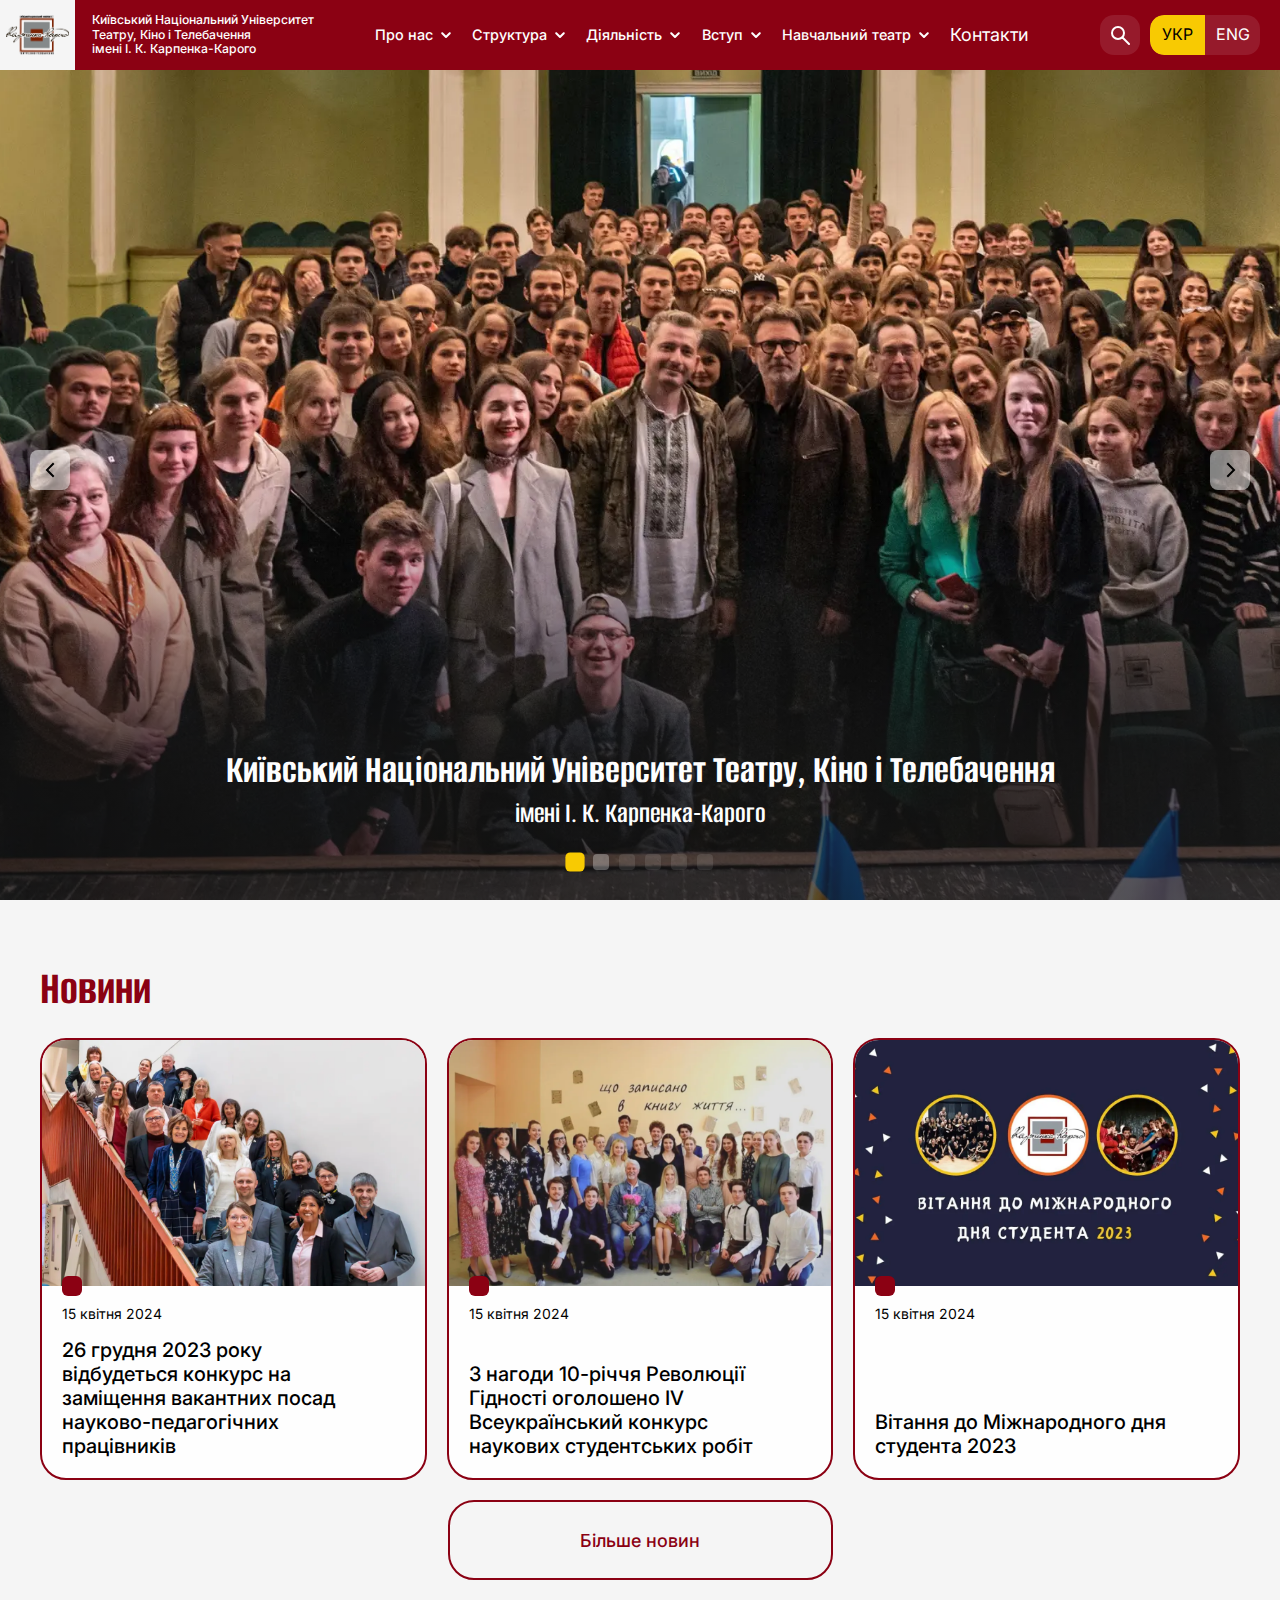
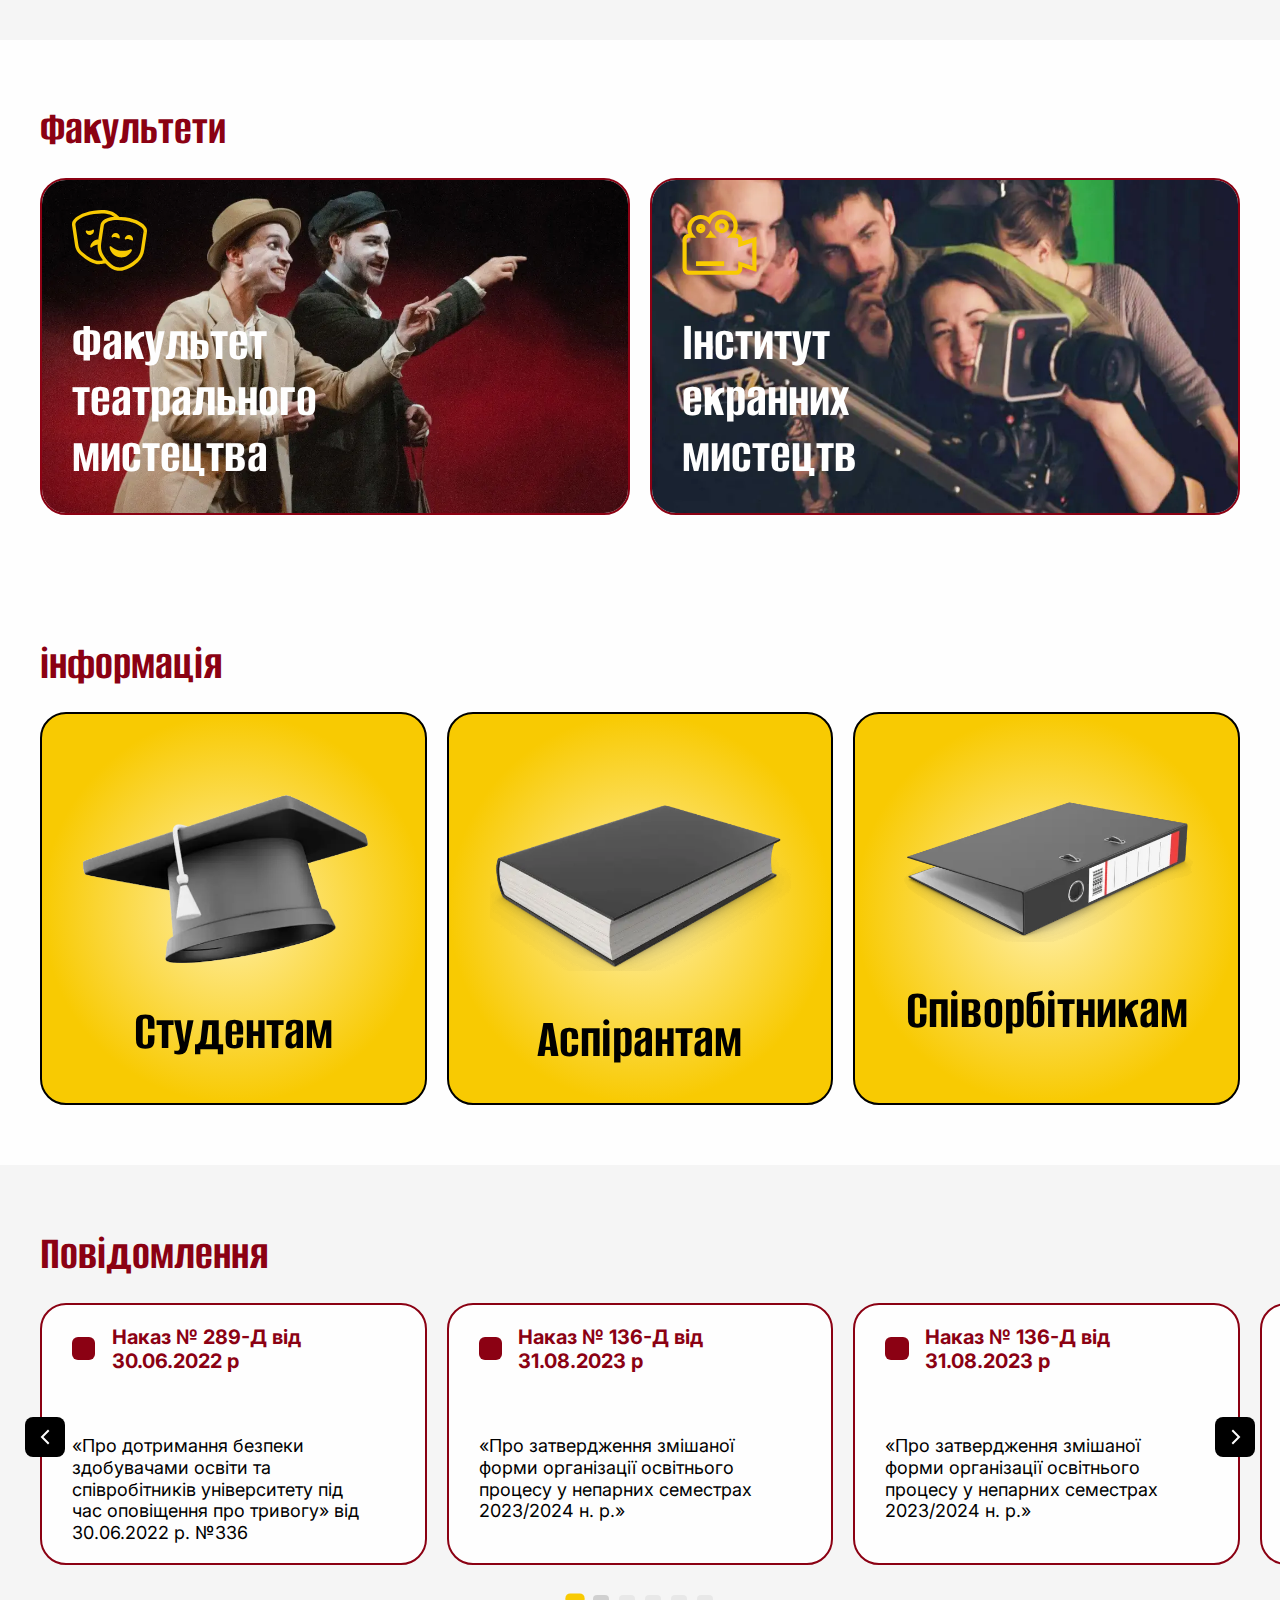
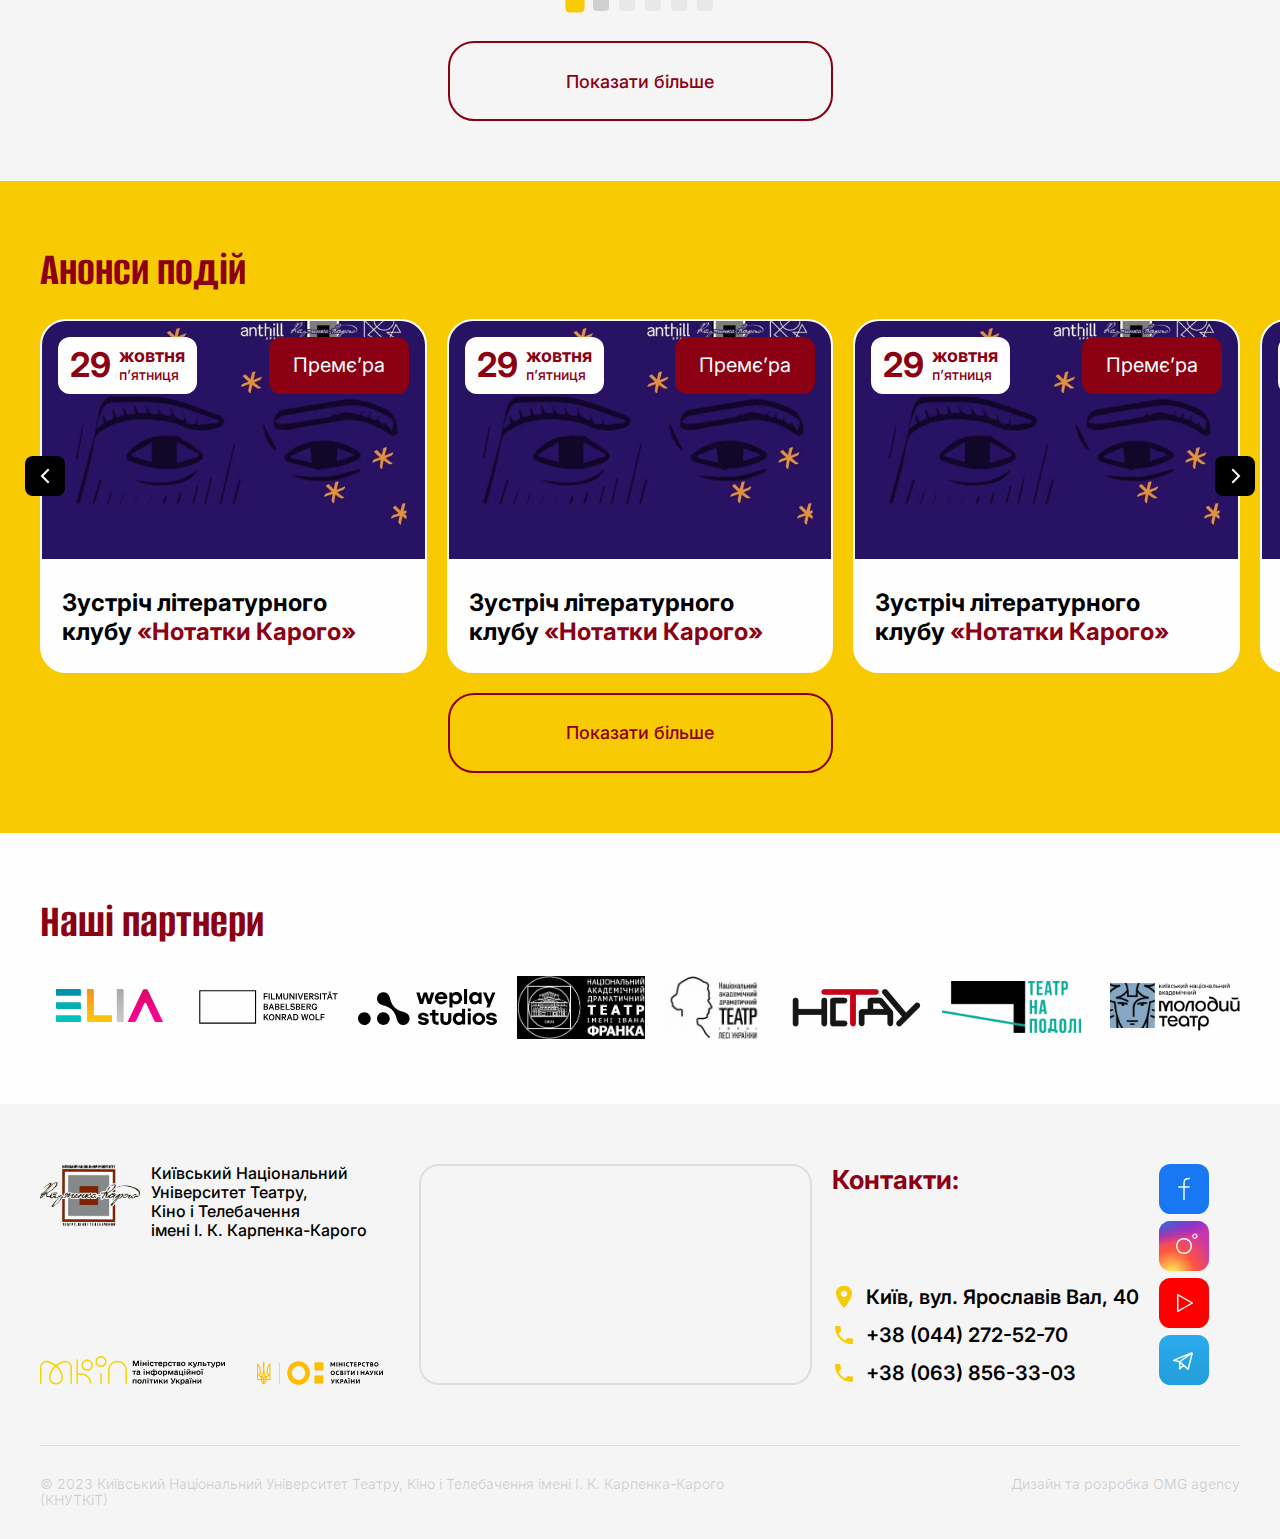
==== commit 34863cd8: "up" ====
--- a/docs/index.html
+++ b/docs/index.html
@@ -6,7 +6,7 @@
 	<meta charset="UTF-8">
 	<meta name="format-detection" content="telephone=no">
 	<!-- <style>body{opacity: 0;}</style> -->
-	<link rel="stylesheet" href="css/style.min.css?_v=20240409220656">
+	<link rel="stylesheet" href="css/style.min.css?_v=20240410152442">
 	<link rel="shortcut icon" href="favicon.ico">
 	<!-- <meta name="robots" content="noindex, nofollow"> -->
 	<meta name="viewport" content="width=device-width, initial-scale=1.0">
@@ -832,13 +832,124 @@
 					</div>
 				</div>
 			</section>
+			<section class="home-partners">
+				<div class="home-partners__container">
+					<h2 class="home-partners__main-title main-title">
+						Наші партнери
+					</h2>
+					<ul class="home-partners__list">
+						<li class="home-partners__item">
+							<img class="ibg ibg--contain" src="img/home/partners/01.svg" width="161" height="73" alt="Elia">
+						</li>
+						<li class="home-partners__item">
+							<img class="ibg ibg--contain" src="img/home/partners/02.svg" width="254" height="57" alt="Elia">
+						</li>
+						<li class="home-partners__item">
+							<img class="ibg ibg--contain" src="img/home/partners/03.svg" width="200" height="64" alt="Elia">
+						</li>
+						<li class="home-partners__item">
+							<picture><source srcset="img/home/partners/04.webp" type="image/webp"><img class="ibg ibg--contain" src="img/home/partners/04.png" width="133" height="68" alt="Elia"></picture>
+						</li>
+						<li class="home-partners__item">
+							<picture><source srcset="img/home/partners/05.webp" type="image/webp"><img class="ibg ibg--contain" src="img/home/partners/05.png" width="103" height="66" alt="Elia"></picture>
+						</li>
+						<li class="home-partners__item">
+							<picture><source srcset="img/home/partners/06.webp" type="image/webp"><img class="ibg ibg--contain" src="img/home/partners/06.png" width="217" height="65" alt="Elia"></picture>
+						</li>
+						<li class="home-partners__item">
+							<picture><source srcset="img/home/partners/07.webp" type="image/webp"><img class="ibg ibg--contain" src="img/home/partners/07.png" width="173" height="65" alt="Elia"></picture>
+						</li>
+						<li class="home-partners__item">
+							<picture><source srcset="img/home/partners/08.webp" type="image/webp"><img class="ibg ibg--contain" src="img/home/partners/08.png" width="189" height="65" alt="Elia"></picture>
+						</li>
+					</ul>
+				</div>
+			</section>
 		</main>
-		<footer class="footer">
+		<footer class="footer bg-gray">
 			<div class="footer__container">
+				<div class="footer__body">
+					<div class="footer__first">
+						<div class="footer__logo">
+							<a href="index.html" class="footer__logo-link">
+								<picture>
+									<source srcset="img/icons/logo.webp" type="image/webp">
+									<img src="img/icons/logo.png" width="135" height="87" alt="Лого КНУТКіТ">
+								</picture>
+							</a>
+							<p class="footer__logo-txt">
+								Київський Національний<br>
+								Університет Театру,<br>
+								Кіно і Телебачення<br>
+								іменi І. К. Карпенка-Карого
+							</p>
+						</div>
+						<div data-da=".footer__bottom,950.98,0" class="footer__logos">
+							<img class="ibg ibg--contain" src="img/icons/min-cult-dark.svg" width="255" height="40" alt="Лого міністерство культури та інформаційної політики України">
+							<img class="ibg ibg--contain" src="img/icons/min-educ-dark.svg" width="185" height="34" alt="Лого міністерство освіти і науки України">
+						</div>
+					</div>
+					<div class="footer__second">
+						<div class="footer__map">
+							<iframe class="ibg ibg--contain" src="https://www.google.com/maps/embed?pb=!1m18!1m12!1m3!1d2540.317001332086!2d30.504235076829442!3d50.45382138712074!2m3!1f0!2f0!3f0!3m2!1i1024!2i768!4f13.1!3m3!1m2!1s0x40d4ce5dc7c937ad%3A0x63cf81c5beba8676!2sYaroslaviv%20Val%20St%2C%2040%2C%20Kyiv%2C%2002000!5e0!3m2!1sen!2sua!4v1712742354476!5m2!1sen!2sua" width="560" height="221" style="border:0;" allowfullscreen="" loading="lazy" referrerpolicy="no-referrer-when-downgrade"></iframe>
+						</div>
+						<div class="footer__contacts contacts-footer">
+							<p class="contacts-footer__title">Контакти:</p>
+							<address>
+								<a class="contacts-footer__link" href="https://maps.app.goo.gl/zHPTkcNiYKuB8DZ68" target="_blank">
+									<img src="img/icons/location.svg" width="30" height="30" alt="icon location">
+									<span>Київ, вул. Ярославів Вал, 40 </span>
+								</a>
+								<a class="contacts-footer__link" href="tel:+380442725270" aria-label="посилання на телефоний номер">
+									<img src="img/icons/phone.svg" width="30" height="30" alt="icon location">
+									<span>+38 (044) 272-52-70</span>
+								</a>
+								<a class="contacts-footer__link" href="tel:+380638563303" aria-label="посилання на телефоний номер">
+									<img src="img/icons/phone.svg" width="30" height="30" alt="icon location">
+									<span>+38 (063) 856-33-03</span>
+								</a>
+							</address>
+						</div>
+					</div>
+					<div class="footer__third">
+						<ul class="footer__icons icons">
+							<li class="icons__item">
+								<a href="#" class="icons__link">
+									<img src="img/icons/facebook.svg" width="50" height="50" alt="іконка facebook">
+								</a>
+							</li>
+							<li class="icons__item">
+								<a href="#" class="icons__link">
+									<img src="img/icons/insta.svg" width="50" height="50" alt="іконка instagram">
+								</a>
+							</li>
+							<li class="icons__item">
+								<a href="#" class="icons__link">
+									<img src="img/icons/youtube.svg" width="50" height="50" alt="іконка youtube">
+								</a>
+							</li>
+							<li class="icons__item">
+								<a href="#" class="icons__link">
+									<img src="img/icons/telegram.svg" width="50" height="50" alt="іконка telegram">
+								</a>
+							</li>
+						</ul>
+					</div>
+				</div>
+				<div class="footer__bottom">
+					<div class="footer__bottom-wr">
+						<p class="footer__name">
+							© 2023 Київський Національний Університет Театру, Кіно і Телебачення іменi І. К. Карпенка-Карого (КНУТКіТ)
+						</p>
+						<p class="footer__dev">
+							Дизайн та розробка OMG agency
+						</p>
+					</div>
+				</div>
 			</div>
 		</footer>
 	</div>
-	<script src="js/app.min.js?_v=20240409220656"></script>
+	<script src="js/app.min.js?_v=20240410152442"></script>
 </body>
 
 </html>--- a/docs/css/style.min.css
+++ b/docs/css/style.min.css
@@ -1 +1 @@
-@import url(https://fonts.googleapis.com/css?family=Inter:regular,500,600,700&display=swap);@import url(https://fonts.googleapis.com/css?family=Alumni+Sans:regular,600,700&display=swap);*{padding:0;margin:0;border:0}*,::after,::before{-webkit-box-sizing:border-box;box-sizing:border-box}::after,::before{display:inline-block}body,html{height:100%;min-width:320px}body{color:#000;line-height:1.2;font-family:Inter;font-size:1.125rem;-ms-text-size-adjust:100%;-moz-text-size-adjust:100%;-webkit-text-size-adjust:100%;-webkit-font-smoothing:antialiased;-moz-osx-font-smoothing:grayscale}button,input,textarea{font-family:Inter;font-size:inherit;line-height:inherit;color:inherit;background-color:transparent}input,textarea{width:100%}button,option,select{cursor:pointer}a{display:inline-block;color:inherit;text-decoration:none}ul li{list-style:none}img{vertical-align:top}h1,h2,h3,h4,h5,h6{font-weight:inherit;font-size:inherit}body{background-color:#fefefe}.lock body{overflow:hidden;-ms-touch-action:none;touch-action:none;-ms-scroll-chaining:none;overscroll-behavior:none}.wrapper{min-height:100%;display:-webkit-box;display:-ms-flexbox;display:flex;-webkit-box-orient:vertical;-webkit-box-direction:normal;-ms-flex-direction:column;flex-direction:column;overflow:hidden}@supports (overflow:clip){.wrapper{overflow:clip}}.wrapper>main{-webkit-box-flex:1;-ms-flex:1 1 auto;flex:1 1 auto}.wrapper>*{min-width:0}[class*=__container]{margin:0 auto;padding-left:1.25rem;padding-right:1.25rem}.ibg{width:100%;height:100%;-o-object-fit:cover;object-fit:cover}.ibg--top{-o-object-position:top;object-position:top}.ibg--bottom{-o-object-position:bottom;object-position:bottom}.ibg--left{-o-object-position:left;object-position:left}.ibg--right{-o-object-position:right;object-position:right}.ibg--contain{-o-object-fit:contain;object-fit:contain}.main-title{font-family:"Alumni Sans",sans-serif;font-weight:700;line-height:1.2;color:#8b0113}.title-two{font-family:"Alumni Sans",sans-serif;font-weight:700;line-height:1.2}.bg-gray{background-color:#f5f5f5}.bg-yellow{background-color:#f8ca02}.btn{display:-webkit-inline-box;display:-ms-inline-flexbox;display:inline-flex;-webkit-box-align:center;-ms-flex-align:center;align-items:center;-webkit-box-pack:center;-ms-flex-pack:center;justify-content:center;width:100%;border-radius:1.625rem;border:.125rem solid transparent;font-weight:500;height:-webkit-fit-content;height:-moz-fit-content;height:fit-content;-webkit-transition:background-color .3s ease,color .3s ease,border-color .3s ease;transition:background-color .3s ease,color .3s ease,border-color .3s ease}.btn.btn--01{background-color:transparent;border-color:#8b0113;color:#8b0113}.btn.btn--02{background-color:#8b0113;border-color:#8b0113;color:#fefefe}.btn-swiper{position:absolute;z-index:5;top:50%;display:-webkit-box;display:-ms-flexbox;display:flex;-webkit-box-align:center;-ms-flex-align:center;align-items:center;-webkit-box-pack:center;-ms-flex-pack:center;justify-content:center;border-radius:.5rem;width:2.5rem;height:2.5rem;-webkit-transition:background-color .1s linear;transition:background-color .1s linear}.btn-swiper.btn-swiper--light{background-color:rgba(255,255,255,.5)}.btn-swiper.btn-swiper--dark{background-color:#000}.btn-swiper.btn-swiper--dark img{-webkit-filter:invert(98%) sepia(1%) saturate(269%) hue-rotate(40deg) brightness(121%) contrast(99%);filter:invert(98%) sepia(1%) saturate(269%) hue-rotate(40deg) brightness(121%) contrast(99%)}.btn-swiper.swiper-button-prev img{-webkit-transform:scaleX(-1);-ms-transform:scaleX(-1);transform:scaleX(-1)}.swiper-pagination{display:-webkit-box;display:-ms-flexbox;display:flex;-webkit-box-align:center;-ms-flex-align:center;align-items:center;-webkit-box-pack:center;-ms-flex-pack:center;justify-content:center;-ms-flex-wrap:wrap;flex-wrap:wrap;gap:.625rem}.swiper-pagination .swiper-pagination-bullet{cursor:pointer;display:block;border-radius:.25rem;width:1rem;height:1rem;-webkit-transition:background-color .3s ease,-webkit-transform .3s ease;transition:background-color .3s ease,-webkit-transform .3s ease;transition:transform .3s ease,background-color .3s ease;transition:transform .3s ease,background-color .3s ease,-webkit-transform .3s ease}.swiper-pagination .swiper-pagination-bullet.swiper-pagination-bullet-active{background-color:#f8ca02!important;-webkit-transform:scale(1.2);-ms-transform:scale(1.2);transform:scale(1.2)}.swiper-pagination.pagination--dark .swiper-pagination-bullet{background-color:rgba(0,0,0,.05)}.swiper-pagination.pagination--dark .swiper-pagination-bullet-before{background-color:rgba(0,0,0,.15)}.swiper-pagination.pagination--dark .swiper-pagination-bullet-after{background-color:rgba(0,0,0,.15)}.swiper-pagination.pagination--light .swiper-pagination-bullet{background-color:rgba(255,255,255,.1)}.swiper-pagination.pagination--light .swiper-pagination-bullet-before{background-color:rgba(255,255,255,.3)}.swiper-pagination.pagination--light .swiper-pagination-bullet-after{background-color:rgba(255,255,255,.3)}.article-news__article,.home-faculty__article,.home-info__article,.slide-ad,.slide-msg{background-color:#fefefe;border-radius:1.625rem;overflow:hidden;border:.125rem solid #8b0113;height:100%;width:100%;-webkit-transition:border-color .3s ease,-webkit-box-shadow .45s ease;transition:border-color .3s ease,-webkit-box-shadow .45s ease;transition:box-shadow .45s ease,border-color .3s ease;transition:box-shadow .45s ease,border-color .3s ease,-webkit-box-shadow .45s ease}.arrow-card.card--sm{width:3.125rem;height:3.125rem;border-top-left-radius:1.25rem!important}.arrow-card.card--sm img{width:.75rem}.header{position:fixed;z-index:25;width:100%;top:0;left:0;background-color:#8b0113;color:#fefefe;display:-ms-grid;display:grid;-ms-grid-columns:auto 1fr;grid-template-columns:auto 1fr}.header__left{display:-webkit-box;display:-ms-flexbox;display:flex;-webkit-box-align:center;-ms-flex-align:center;align-items:center;position:relative;z-index:5}.header__logo{height:100%;background-color:#f5f5f5;display:-webkit-box;display:-ms-flexbox;display:flex;-webkit-box-align:center;-ms-flex-align:center;align-items:center;-webkit-box-pack:center;-ms-flex-pack:center;justify-content:center}.header__logo img{height:auto;width:100%}.header__name{font-weight:500}.header__container{position:relative;display:-webkit-box;display:-ms-flexbox;display:flex;-webkit-box-align:center;-ms-flex-align:center;align-items:center;width:100%;-ms-grid-column:2;grid-column-start:2}.header__menu{-webkit-box-flex:1;-ms-flex:1;flex:1;display:-ms-grid;display:grid;-webkit-box-align:center;-ms-flex-align:center;align-items:center;gap:.625rem;position:relative}.menu-container{display:-webkit-box;display:-ms-flexbox;display:flex;height:100%}.menu-container .menu{display:-webkit-box;display:-ms-flexbox;display:flex}.menu-container .menu .menu-item.menu-item-has-children{position:relative}.menu-container .menu .menu-item.menu-item-has-children>a{position:relative;display:-webkit-box;display:-ms-flexbox;display:flex;-webkit-box-align:center;-ms-flex-align:center;align-items:center;font-weight:500;gap:.3125rem}.menu-container .menu .menu-item.menu-item-has-children>a::after{content:"";background-image:url(../img/icons/arr-dwn.svg);background-size:contain;width:1rem;height:1rem;-webkit-filter:invert(98%) sepia(1%) saturate(269%) hue-rotate(40deg) brightness(121%) contrast(99%);filter:invert(98%) sepia(1%) saturate(269%) hue-rotate(40deg) brightness(121%) contrast(99%);-webkit-transition:-webkit-transform .45s ease;transition:-webkit-transform .45s ease;transition:transform .45s ease;transition:transform .45s ease,-webkit-transform .45s ease}.menu-container .menu .menu-item.menu-item-06>a::after{display:none}.menu-container .menu .menu-item._open.menu-item-has-children>a{color:#f8ca02;z-index:2}.menu-container .menu .menu-item._open.menu-item-has-children>a::after{-webkit-transform:rotate(180deg);-ms-transform:rotate(180deg);transform:rotate(180deg);-webkit-filter:invert(84%) sepia(45%) saturate(1446%) hue-rotate(353deg) brightness(95%) contrast(104%);filter:invert(84%) sepia(45%) saturate(1446%) hue-rotate(353deg) brightness(95%) contrast(104%)}.menu-container .menu .sub-menu .menu-item:not(:last-child){margin-bottom:.875rem}.menu-container .menu .sub-menu a{font-weight:400;display:inline-block}.search-header{min-width:3.125rem;display:-webkit-box;display:-ms-flexbox;display:flex;-webkit-box-pack:end;-ms-flex-pack:end;justify-content:flex-end;position:absolute;z-index:5;right:0;top:50%;-webkit-transform:translateY(-50%);-ms-transform:translateY(-50%);transform:translateY(-50%);-webkit-transition:width .65s ease;transition:width .65s ease}.search-header._form-focus{width:100%;-ms-grid-column:1;-ms-grid-column-span:2;grid-column:1/3}.search-header._form-focus .search-header__input{width:100%;background-color:#70000e;opacity:1}.search-header__input{cursor:pointer;width:0;min-width:3.125rem;height:100%;padding:0 4.0625rem 0 1rem;outline:0;opacity:0;-webkit-transition:width .65s ease,background-color .3s ease,opacity .3s ease;transition:width .65s ease,background-color .3s ease,opacity .3s ease}.search-header__btn{display:-webkit-box;display:-ms-flexbox;display:flex;-webkit-box-align:center;-ms-flex-align:center;align-items:center;-webkit-box-pack:center;-ms-flex-pack:center;justify-content:center;pointer-events:none;position:absolute;right:0;top:0}.lng-header{position:relative;z-index:5;border-radius:.875rem;display:-ms-grid;display:grid;-ms-grid-columns:(1fr)[2];grid-template-columns:repeat(2,1fr);overflow:hidden;background-color:rgba(255,255,255,.1)}.lng-header__link{display:-webkit-box;display:-ms-flexbox;display:flex;-webkit-box-align:center;-ms-flex-align:center;align-items:center;-webkit-box-pack:center;-ms-flex-pack:center;justify-content:center;width:100%;height:100%;border:.09375rem solid transparent;-webkit-transition:border .3s ease;transition:border .3s ease}.lng-header__link:nth-child(1){border-top-left-radius:.875rem;border-end-start-radius:.875rem}.lng-header__link:nth-child(2){border-top-right-radius:.875rem;border-end-end-radius:.875rem}.lng-header__link._active{background-color:#f8ca02;color:#000}.icon-menu{display:none}.hero{position:relative}.hero__title{color:#fefefe;width:100%;padding:0 1.25rem;position:absolute;z-index:5;left:50%;-webkit-transform:translate(-50%,0);-ms-transform:translate(-50%,0);transform:translate(-50%,0);margin:6.25rem 0 4.375rem;text-align:center;font-family:"Alumni Sans",sans-serif;font-weight:700;line-height:1}.hero__title span{display:inline-block;font-weight:600}.hero__slider{position:relative}.hero__slider::before{content:"";pointer-events:none;position:absolute;z-index:2;inset:0}.hero__slider .swiper-pagination{position:absolute;z-index:5;bottom:1.875rem;left:50%;-webkit-transform:translate(-50%,0);-ms-transform:translate(-50%,0);transform:translate(-50%,0)}.hero__slider-btn.swiper-button-prev{left:1.875rem}.hero__slider-btn.swiper-button-next{right:1.875rem}.home-news__buttons{display:-webkit-box;display:-ms-flexbox;display:flex;-webkit-box-pack:center;-ms-flex-pack:center;justify-content:center}.article-news{display:-ms-grid;display:grid;gap:1.25rem}.article-news__article{display:-webkit-box;display:-ms-flexbox;display:flex;-webkit-box-orient:vertical;-webkit-box-direction:normal;-ms-flex-direction:column;flex-direction:column}.article-news__img{position:relative}.article-news__img img{aspect-ratio:560/360}.article-news__img::before{content:"";position:absolute;background-color:#8b0113;border-radius:.375rem;-webkit-transition:background-color .3s ease;transition:background-color .3s ease}.article-news__footer{-webkit-box-flex:1;-ms-flex:1;flex:1;display:-webkit-box;display:-ms-flexbox;display:flex;-webkit-box-orient:vertical;-webkit-box-direction:normal;-ms-flex-direction:column;flex-direction:column;row-gap:1rem;position:relative}.article-news__time{-webkit-box-flex:1;-ms-flex:1;flex:1;font-size:.875rem;font-weight:400}.article-news__title{font-weight:500;line-height:1.2}.touch .article-news__title{padding-right:unset!important}.home-faculty__list{display:-ms-grid;display:grid;gap:1.25rem}.home-faculty__article{position:relative;display:inline-block}.home-faculty__img{position:absolute;inset:0;z-index:0}.home-faculty__body{position:relative;z-index:2;display:-webkit-box;display:-ms-flexbox;display:flex;-webkit-box-orient:vertical;-webkit-box-direction:normal;-ms-flex-direction:column;flex-direction:column;-webkit-box-pack:justify;-ms-flex-pack:justify;justify-content:space-between;row-gap:1.875rem;height:100%}.home-faculty__icon{height:auto}.home-faculty__title{color:#fefefe;line-height:1}.home-info__list{display:-ms-grid;display:grid;gap:1.25rem}.home-info__article{display:-webkit-box;display:-ms-flexbox;display:flex;-webkit-box-orient:vertical;-webkit-box-direction:normal;-ms-flex-direction:column;flex-direction:column;position:relative;border-color:#000;background-image:radial-gradient(50% 50% at 50% 50%,#ffefa8,#f8ca02 100%)}.home-info__title{width:-webkit-fit-content;width:-moz-fit-content;width:fit-content;position:relative;left:50%;-webkit-transform:translate(-50%,0);-ms-transform:translate(-50%,0);transform:translate(-50%,0);-webkit-transition:left .45s ease,color .3s ease,-webkit-transform .45s ease;transition:left .45s ease,color .3s ease,-webkit-transform .45s ease;transition:left .45s ease,transform .45s ease,color .3s ease;transition:left .45s ease,transform .45s ease,color .3s ease,-webkit-transform .45s ease}.home-msg__slider{position:relative;overflow:visible!important}.home-msg__slider .swiper-pagination{margin-top:1.875rem;margin-left:auto;margin-right:auto;width:-webkit-fit-content;width:-moz-fit-content;width:fit-content}.home-msg__slider-btn{-webkit-transform:translate(0,-100%);-ms-transform:translate(0,-100%);transform:translate(0,-100%)}.home-msg__buttons{margin-top:1.875rem;display:-webkit-box;display:-ms-flexbox;display:flex;-webkit-box-pack:center;-ms-flex-pack:center;justify-content:center}.slide-msg{position:relative;padding-left:1.875rem;display:-webkit-box;display:-ms-flexbox;display:flex;-webkit-box-orient:vertical;-webkit-box-direction:normal;-ms-flex-direction:column;flex-direction:column}.slide-msg__name{list-style:1;font-weight:700;color:#8b0113;position:relative;display:-webkit-box;display:-ms-flexbox;display:flex;-webkit-box-align:center;-ms-flex-align:center;align-items:center}.slide-msg__name::before{content:"";-webkit-box-flex:0;-ms-flex:0 0 auto;flex:0 0 auto;border-radius:.375rem;background-color:#8b0113;-webkit-transition:background-color .3s ease;transition:background-color .3s ease}.slide-msg__about{font-size:1.125rem;font-weight:400}.home-ad__slider-btn,.home-msg__slider-btn{-webkit-transform:translate(0,-100%);-ms-transform:translate(0,-100%);transform:translate(0,-100%)}.home-ad__slider{position:relative;overflow:visible!important}.home-ad__buttons{display:-webkit-box;display:-ms-flexbox;display:flex;-webkit-box-pack:center;-ms-flex-pack:center;justify-content:center}.slide-ad{border-color:#fefefe;position:relative}.slide-ad__wrapper{position:relative}.slide-ad__title{font-weight:700}.slide-ad__title span{color:#8b0113}.head-ad{position:absolute;top:0;left:0;z-index:2;width:100%;display:-webkit-box;display:-ms-flexbox;display:flex;-webkit-box-pack:justify;-ms-flex-pack:justify;justify-content:space-between;-ms-flex-wrap:wrap;flex-wrap:wrap;-webkit-column-gap:.375rem;-moz-column-gap:.375rem;column-gap:.375rem;row-gap:.625rem}.head-ad__label{background-color:#fefefe;color:#8b0113;font-weight:700;display:-ms-grid;display:grid;-ms-grid-columns:auto auto;grid-template-columns:auto auto;gap:.5rem}.head-ad__day{font-weight:500}.head-ad__label-b{background-color:#8b0113;color:#fefefe}.swiper{overflow:hidden}.swiper-initialized{-ms-touch-action:pan-y;touch-action:pan-y}.swiper-wrapper{width:100%;height:100%;-webkit-box-sizing:content-box;box-sizing:content-box;display:-webkit-box;display:-ms-flexbox;display:flex;position:relative}.swiper-vertical .swiper-wrapper{-webkit-box-orient:vertical;-webkit-box-direction:normal;-ms-flex-direction:column;flex-direction:column}.swiper-autoheight .swiper-wrapper{-webkit-box-align:start;-ms-flex-align:start;align-items:flex-start}.swiper-initialized .swiper-slide{-ms-flex-negative:0;flex-shrink:0}.swiper-android .swiper-slide,.swiper-android .swiper-wrapper{-webkit-transform:translate3d(0,0,0);transform:translate3d(0,0,0)}.swiper-button-lock{display:none!important}@media (min-width:30.06125em){.hero__title{bottom:0}.hero__slider::before{background-image:-webkit-gradient(linear,left bottom,left top,color-stop(17.083%,rgba(23,23,23,.7)),color-stop(45.417%,rgba(0,0,0,0)));background-image:linear-gradient(0deg,rgba(23,23,23,.7) 17.083%,rgba(0,0,0,0) 45.417%)}.home-faculty__img{aspect-ratio:850/450}.slide-ad__img{aspect-ratio:560/348}.head-ad__label{border-radius:.75rem}.head-ad__label-b{border-radius:.75rem}}@media (min-width:46.93625em){.header__menu{-ms-grid-columns:1fr auto auto;grid-template-columns:1fr auto auto}.search-header{-ms-grid-column:2;-ms-grid-column-span:1;grid-column:2/3}.search-header__input{border-radius:.875rem}.search-header__btn{border-radius:.875rem;background-color:rgba(255,255,255,.1)}.lng-header{-ms-grid-column:3;-ms-grid-column-span:1;grid-column:3/4}}@media (min-width:48.06125em){.home-faculty__list{-ms-grid-columns:(1fr)[2];grid-template-columns:repeat(2,1fr)}.home-info__title{margin-top:2.1875rem}}@media (min-width:53.18625em){.arrow-card.card--yellow img{-webkit-filter:invert(17%) sepia(24%) saturate(7410%) hue-rotate(335deg) brightness(83%) contrast(120%);filter:invert(17%) sepia(24%) saturate(7410%) hue-rotate(335deg) brightness(83%) contrast(120%)}.arrow-card.card--red img{-webkit-filter:invert(98%) sepia(1%) saturate(269%) hue-rotate(40deg) brightness(121%) contrast(99%);filter:invert(98%) sepia(1%) saturate(269%) hue-rotate(40deg) brightness(121%) contrast(99%)}.arrow-card{position:absolute;z-index:2;bottom:0;right:0;display:-webkit-box;display:-ms-flexbox;display:flex;-webkit-box-align:center;-ms-flex-align:center;align-items:center;-webkit-box-pack:center;-ms-flex-pack:center;justify-content:center;border-top-left-radius:1.625rem;opacity:0;-webkit-transition:opacity .3s ease;transition:opacity .3s ease}.arrow-card.card--yellow{background-color:#f8ca02}.arrow-card.card--red{background-color:#8b0113}.arrow-card img{position:relative;left:2px;height:auto}.article-news{-ms-grid-columns:(1fr)[3];grid-template-columns:repeat(3,1fr)}}@media (min-width:75.06125em){.menu-container{-webkit-box-pack:center;-ms-flex-pack:center;justify-content:center;-webkit-box-align:center;-ms-flex-align:center;align-items:center;position:relative;-ms-grid-column:1;-ms-grid-column-span:1;grid-column:1/2;margin-right:3.75rem}.menu-container .menu{-ms-flex-wrap:wrap;flex-wrap:wrap;-webkit-box-align:center;-ms-flex-align:center;align-items:center;row-gap:.3125rem}.menu-container .menu .menu-item._open .sub-menu{pointer-events:all;opacity:1;-webkit-clip-path:polygon(0 0,100% 0,100% 100%,0 100%);clip-path:polygon(0 0,100% 0,100% 100%,0 100%)}.menu-container .menu .sub-menu{position:absolute;z-index:1;top:-1.25rem;left:-1.25rem;padding:3.875rem 1.25rem 1.25rem;border-radius:.875rem;opacity:0;pointer-events:none;overflow:hidden;background-color:#70000e;-webkit-clip-path:polygon(0 0,100% 0,100% 0,0 0);clip-path:polygon(0 0,100% 0,100% 0,0 0);-webkit-transition:opacity .3s ease,-webkit-clip-path .65s ease;transition:opacity .3s ease,-webkit-clip-path .65s ease;transition:opacity .3s ease,clip-path .65s ease;transition:opacity .3s ease,clip-path .65s ease,-webkit-clip-path .65s ease}.menu-container .menu .sub-menu a{width:-webkit-max-content;width:-moz-max-content;width:max-content}.bottom-header{display:none}.home-info__list{-ms-grid-columns:(1fr)[3];grid-template-columns:repeat(3,1fr)}}@media (min-width:82.87375em){.home-msg__slider-btn.swiper-button-prev{left:-3.125rem}.home-msg__slider-btn.swiper-button-next{right:-3.125rem}.home-ad__slider-btn.swiper-button-prev,.home-msg__slider-btn.swiper-button-prev{left:-3.125rem}.home-ad__slider-btn.swiper-button-next,.home-msg__slider-btn.swiper-button-next{right:-3.125rem}}@media (min-width:85.43625em){.lng-header__link{font-size:1.125rem}.head-ad__label{padding:.6875rem .875rem}.head-ad__label-b{padding:1.125rem 1.4375rem}}@media (min-width:85.43625em) and (min-height:68.81125em){.hero{min-height:100vh;min-height:100svh}.hero__slider{height:100vh;height:100svh}}@media (min-width:112.5em){.slide-msg__name{gap:1.25rem}.slide-msg__name::before{width:1.5625rem}.slide-msg__name::before{height:1.5625rem}}@media (min-width:120em){[class*=__container]{max-width:110rem}.main-title{font-size:3.625rem}.main-title{margin-bottom:1.875rem}.title-two{font-size:4.75rem}.home-ad,.home-faculty,.home-info,.home-msg,.home-news{padding-top:6.25rem}.home-ad,.home-faculty,.home-info,.home-msg,.home-news{padding-bottom:6.25rem}.home-ad__btn,.home-msg__btn,.home-news__btn{max-width:35rem}.btn{font-size:1.25rem}.btn{min-height:6.25rem}.arrow-card.card--av{width:4.375rem}.arrow-card.card--av{height:4.375rem}.arrow-card.card--av img{width:1.0625rem}.arrow-card.card--big{width:6.25rem}.arrow-card.card--big{height:6.25rem}.arrow-card.card--big img{width:1.5rem}.header{min-height:6.25rem}.header__logo{width:8rem}.header__logo img{max-width:4.75rem}.header__name{font-size:.875rem}.header__name{margin-left:1.625rem}.menu-container .menu{-webkit-column-gap:2.3125rem;-moz-column-gap:2.3125rem;column-gap:2.3125rem}.menu-container .menu .menu-item.menu-item-has-children>a{font-size:1.125rem}.menu-container .menu .sub-menu a{font-size:1.125rem}.search-header{height:3.125rem}.search-header__btn{height:3.125rem}.search-header__btn{width:3.125rem}.lng-header{width:8.125rem}.lng-header{height:3.125rem}.hero__title{font-size:3.625rem}.hero__title span{font-size:3rem}.article-news{margin-bottom:3.125rem}.article-news__img::before{bottom:-.78125rem}.article-news__img::before{left:1.875rem}.article-news__img::before{width:1.5625rem}.article-news__img::before{height:1.5625rem}.article-news__footer{padding:1.875rem}.article-news__title{font-size:1.5rem}.article-news__title{padding-right:3.75rem}.home-faculty__body{padding:3.125rem}.home-faculty__icon{width:6.25rem}.home-faculty__title{max-width:25rem}.home-info__article{padding-top:6.25rem}.home-info__article{padding-bottom:3.125rem}.home-info__article{padding-left:3.125rem}.home-info__article{padding-right:3.125rem}.home-info__img{padding-left:3.125rem}.home-info__img{padding-right:3.125rem}.slide-msg{padding-top:1.875rem}.slide-msg{padding-bottom:1.875rem}.slide-msg{padding-right:5rem}.slide-msg{row-gap:6.0625rem}.slide-msg__name{font-size:1.375rem}.home-ad__slider{margin-bottom:3.125rem}.slide-ad__footer{padding-top:2.5rem}.slide-ad__footer{padding-left:1.875rem}.slide-ad__footer{padding-right:4.375rem}.slide-ad__footer{padding-bottom:1.875rem}.slide-ad__title{font-size:1.875rem}.head-ad{padding:1.75rem}.head-ad__date{font-size:2.5rem}.head-ad__month{font-size:1.375rem}.head-ad__day{font-size:1rem}.head-ad__label-b{font-size:1.625rem}}@media (max-width:20em){.slide-msg__name{gap:.625rem}.slide-msg__name::before{width:1.25rem}.slide-msg__name::before{height:1.25rem}}@media (max-width:120.06125em) and (max-height:68.81125em){.hero{min-height:100vh;min-height:100svh}.hero__slider{height:100vh;height:100svh}}@media (max-width:85.43625em){[class*=__container]{max-width:77.5rem}.main-title{font-size:3rem}.main-title{margin-bottom:1.25rem}.title-two{font-size:3.5rem}.home-ad,.home-faculty,.home-info,.home-msg,.home-news{padding-top:3.75rem}.home-ad,.home-faculty,.home-info,.home-msg,.home-news{padding-bottom:3.75rem}.home-ad__btn,.home-msg__btn,.home-news__btn{max-width:24.0625rem}.btn{font-size:1.125rem}.btn{min-height:5rem}.arrow-card.card--av{width:2.8125rem}.arrow-card.card--av{height:2.8125rem}.arrow-card.card--av img{width:.875rem}.arrow-card.card--big{width:4.375rem}.arrow-card.card--big{height:4.375rem}.arrow-card.card--big img{width:1.25rem}.hero__title{font-size:2.5rem}.article-news{margin-bottom:1.25rem}.article-news__img::before{bottom:-.625rem}.article-news__img::before{left:1.25rem}.article-news__img::before{width:1.25rem}.article-news__img::before{height:1.25rem}.article-news__footer{padding:1.25rem}.article-news__title{font-size:1.25rem}.article-news__title{padding-right:3.125rem}.home-faculty__body{padding:1.875rem}.home-faculty__icon{width:4.6875rem}.home-info__article{padding-top:5rem}.home-info__article{padding-bottom:1.875rem}.home-info__article{padding-left:1.25rem}.home-info__article{padding-right:1.25rem}.home-info__img{padding-left:1.25rem}.home-info__img{padding-right:1.25rem}.slide-msg{padding-top:1.25rem}.slide-msg{padding-bottom:1.25rem}.slide-msg__name{font-size:1.25rem}.home-ad__slider{margin-bottom:1.25rem}.slide-ad__footer{padding-top:1.875rem}.slide-ad__footer{padding-left:1.25rem}.slide-ad__footer{padding-right:3.125rem}.slide-ad__footer{padding-bottom:1.25rem}.slide-ad__title{font-size:1.5rem}.head-ad{padding:1rem}.head-ad__label{padding:.5rem .75rem}.head-ad__date{font-size:2.125rem}.head-ad__month{font-size:1.125rem}.head-ad__day{font-size:.875rem}.head-ad__label-b{font-size:1.25rem}.head-ad__label-b{padding:1rem 1.5rem}}@media (max-width:83.56125em){.home-faculty__title{max-width:18.75rem}}@media (max-width:82.87375em){.home-msg__slider-btn.swiper-button-prev{left:-.9375rem}.home-msg__slider-btn.swiper-button-next{right:-.9375rem}.home-ad__slider-btn.swiper-button-prev,.home-msg__slider-btn.swiper-button-prev{left:-.9375rem}.home-ad__slider-btn.swiper-button-next,.home-msg__slider-btn.swiper-button-next{right:-.9375rem}}@media (max-width:80.06125em){.header{min-height:4.375rem}.search-header{height:2.5rem}.search-header__btn{height:2.5rem}.search-header__btn{width:2.5rem}.lng-header{width:6.875rem}.lng-header{height:2.5rem}.lng-header__link{font-size:1rem}}@media (max-width:75.06125em){.menu-container{position:fixed;width:100%;left:-100%;top:0;overflow:auto;padding:7.5rem 1.25rem 1.875rem;-webkit-transition:left .3s;transition:left .3s;min-height:100%;background-color:#7d0010;-webkit-box-orient:vertical;-webkit-box-direction:normal;-ms-flex-direction:column;flex-direction:column;-webkit-box-align:center;-ms-flex-align:center;align-items:center}.menu-container::before{content:"";position:fixed;width:100%;height:4.375rem;left:-100%;top:0;-webkit-transition:left .3s;transition:left .3s;z-index:3;background-color:#8b0113}.menu-open .menu-container{left:0}.menu-open .menu-container::before{left:0}.menu-container .menu{-webkit-box-orient:vertical;-webkit-box-direction:normal;-ms-flex-direction:column;flex-direction:column;row-gap:2.5rem;height:-webkit-fit-content;height:-moz-fit-content;height:fit-content;width:100%;max-width:25rem}.menu-container .menu:not(:last-child){margin-bottom:1.25rem}.menu-container .menu .menu-item.menu-item-has-children>a{-webkit-box-pack:justify;-ms-flex-pack:justify;justify-content:space-between}.menu-container .menu .sub-menu{padding-top:1.25rem}.bottom-header{width:100%;max-width:25rem}.bottom-header__list{display:-webkit-box;display:-ms-flexbox;display:flex;-webkit-box-align:center;-ms-flex-align:center;align-items:center;-webkit-box-pack:justify;-ms-flex-pack:justify;justify-content:space-between;gap:.625rem;padding:1.25rem 0;border-bottom:.0625rem solid rgba(255,255,255,.1)}.bottom-header__social{display:inline-block}.bottom-header__social img{max-width:4.375rem}.bottom-header__logo{display:-ms-grid;display:grid;-ms-grid-columns:auto auto;grid-template-columns:auto auto;gap:.625rem;padding:1.25rem 0}.bottom-header__logo img{max-height:1.8125rem}.bottom-header__footer{color:rgba(255,255,255,.3);display:-ms-grid;display:grid;-ms-grid-columns:60% auto;grid-template-columns:60% auto;gap:1.25rem;font-size:.875rem}.bottom-header__txt:nth-child(2){text-align:right}.icon-menu{display:block}.icon-menu__body{display:block;position:relative;width:1.875rem;height:1.125rem;z-index:5}.icon-menu__body span,.icon-menu__body::after,.icon-menu__body::before{content:"";-webkit-transition:all .3s ease 0s;transition:all .3s ease 0s;right:0;position:absolute;width:100%;height:.125rem;background-color:#fefefe}.icon-menu__body::before{top:0}.icon-menu__body::after{bottom:0}.icon-menu__body span{top:calc(50% - .0625rem)}.menu-open .icon-menu__body span{width:0}.menu-open .icon-menu__body::before{top:calc(50% - .0625rem);-webkit-transform:rotate(-45deg);-ms-transform:rotate(-45deg);transform:rotate(-45deg)}.menu-open .icon-menu__body::after{bottom:calc(50% - .0625rem);-webkit-transform:rotate(45deg);-ms-transform:rotate(45deg);transform:rotate(45deg)}}@media (max-width:75.06125em) and (any-hover:none){.icon-menu__body{cursor:default}}@media (max-width:53.18625em){.arrow-card{display:none}.article-news__title{padding-right:unset!important}.slide-ad__footer{padding-right:1.25rem!important}}@media (max-width:48.06125em){.home-info__title{margin-top:3.4375rem}}@media (max-width:46.93625em){.header{min-height:3.75rem!important}.header__name{margin-left:.625rem}.header__name{position:relative;z-index:3}.header__container{padding-left:0;padding-right:0}.header__menu{height:100%}.menu-container::before{height:3.75rem}.search-header{height:100%!important}.search-header__btn{height:100%!important;width:3.75rem!important}.lng-header{min-height:3.75rem;width:100%!important;max-width:25rem;margin-bottom:1.25rem;-ms-flex-item-align:center;-ms-grid-row-align:center;align-self:center}.lng-header__link._active{border-radius:.875rem}.icon-menu{height:100%;width:3.75rem;display:-webkit-box;display:-ms-flexbox;display:flex;-webkit-box-align:center;-ms-flex-align:center;align-items:center;-webkit-box-pack:center;-ms-flex-pack:center;justify-content:center}}@media (max-width:30.06125em){.header__logo{width:3.75rem}.header__logo img{max-width:2.875rem}.header__name{font-size:.625rem}.bottom-header{position:relative}.bottom-header::before{content:"";position:absolute;width:calc(100% + 2.5rem);height:calc(100% + 1.875rem);left:-100%;bottom:-1.875rem;-webkit-transition:left .3s;transition:left .3s;z-index:-1;background-color:#8b0113}.menu-open .bottom-header::before{left:-1.25rem}.hero__title span{font-size:1.375rem}.hero__title{top:0}.hero__slider::before{background-image:-webkit-gradient(linear,left top,left bottom,color-stop(17.083%,rgba(23,23,23,.7)),color-stop(45.417%,rgba(0,0,0,0)));background-image:linear-gradient(180deg,rgba(23,23,23,.7) 17.083%,rgba(0,0,0,0) 45.417%)}.home-faculty__article{min-height:25rem}.home-faculty__img{aspect-ratio:350/412}.slide-msg{padding-right:1.875rem}.slide-msg{row-gap:2.625rem}.slide-ad__img{aspect-ratio:350/304}.head-ad__label{border-radius:.625rem}.head-ad__label-b{border-radius:.625rem}}@media (max-width:22.56125em){.home-info__title{font-size:2.5rem!important}}@media (max-width:21.93625em){.home-faculty__body{padding:1.25rem!important}.home-faculty__title{font-size:3.125rem!important}}@media (min-width:85.43625em) and (max-width:120em){@supports (max-width:clamp(77.5rem ,-2.8349788434rem + 94.0291490362vw ,110rem)){[class*=__container]{max-width:clamp(77.5rem ,-2.8349788434rem + 94.0291490362vw ,110rem)}}@supports not (max-width:clamp(77.5rem ,-2.8349788434rem + 94.0291490362vw ,110rem)){[class*=__container]{max-width:calc(77.5rem + 32.5 * (100vw - 85.43625rem)/ 34.56375)}}@supports (font-size:clamp(3rem ,1.4550965607rem + 1.8082528661vw ,3.625rem)){.main-title{font-size:clamp(3rem ,1.4550965607rem + 1.8082528661vw ,3.625rem)}}@supports not (font-size:clamp(3rem ,1.4550965607rem + 1.8082528661vw ,3.625rem)){.main-title{font-size:calc(3rem + .625 * (100vw - 85.43625rem)/ 34.56375)}}@supports (margin-bottom:clamp(1.25rem ,-0.2949034393rem + 1.8082528661vw ,1.875rem)){.main-title{margin-bottom:clamp(1.25rem ,-.2949034393rem + 1.8082528661vw ,1.875rem)}}@supports not (margin-bottom:clamp(1.25rem ,-0.2949034393rem + 1.8082528661vw ,1.875rem)){.main-title{margin-bottom:calc(1.25rem + .625 * (100vw - 85.43625rem)/ 34.56375)}}@supports (font-size:clamp(3.5rem ,0.4101931214rem + 3.6165057322vw ,4.75rem)){.title-two{font-size:clamp(3.5rem ,.4101931214rem + 3.6165057322vw ,4.75rem)}}@supports not (font-size:clamp(3.5rem ,0.4101931214rem + 3.6165057322vw ,4.75rem)){.title-two{font-size:calc(3.5rem + 1.25 * (100vw - 85.43625rem)/ 34.56375)}}@supports (padding-top:clamp(3.75rem ,-2.4296137572rem + 7.2330114643vw ,6.25rem)){.home-ad,.home-faculty,.home-info,.home-msg,.home-news{padding-top:clamp(3.75rem ,-2.4296137572rem + 7.2330114643vw ,6.25rem)}}@supports not (padding-top:clamp(3.75rem ,-2.4296137572rem + 7.2330114643vw ,6.25rem)){.home-ad,.home-faculty,.home-info,.home-msg,.home-news{padding-top:calc(3.75rem + 2.5 * (100vw - 85.43625rem)/ 34.56375)}}@supports (padding-bottom:clamp(3.75rem ,-2.4296137572rem + 7.2330114643vw ,6.25rem)){.home-ad,.home-faculty,.home-info,.home-msg,.home-news{padding-bottom:clamp(3.75rem ,-2.4296137572rem + 7.2330114643vw ,6.25rem)}}@supports not (padding-bottom:clamp(3.75rem ,-2.4296137572rem + 7.2330114643vw ,6.25rem)){.home-ad,.home-faculty,.home-info,.home-msg,.home-news{padding-bottom:calc(3.75rem + 2.5 * (100vw - 85.43625rem)/ 34.56375)}}@supports (max-width:clamp(24.0625rem ,-2.9733101877rem + 31.6444251564vw ,35rem)){.home-ad__btn,.home-msg__btn,.home-news__btn{max-width:clamp(24.0625rem ,-2.9733101877rem + 31.6444251564vw ,35rem)}}@supports not (max-width:clamp(24.0625rem ,-2.9733101877rem + 31.6444251564vw ,35rem)){.home-ad__btn,.home-msg__btn,.home-news__btn{max-width:calc(24.0625rem + 10.9375 * (100vw - 85.43625rem)/ 34.56375)}}@supports (font-size:clamp(1.125rem ,0.8160193121rem + 0.3616505732vw ,1.25rem)){.btn{font-size:clamp(1.125rem ,.8160193121rem + .3616505732vw ,1.25rem)}}@supports not (font-size:clamp(1.125rem ,0.8160193121rem + 0.3616505732vw ,1.25rem)){.btn{font-size:calc(1.125rem + .125 * (100vw - 85.43625rem)/ 34.56375)}}@supports (min-height:clamp(5rem ,1.9101931214rem + 3.6165057322vw ,6.25rem)){.btn{min-height:clamp(5rem ,1.9101931214rem + 3.6165057322vw ,6.25rem)}}@supports not (min-height:clamp(5rem ,1.9101931214rem + 3.6165057322vw ,6.25rem)){.btn{min-height:calc(5rem + 1.25 * (100vw - 85.43625rem)/ 34.56375)}}@supports (width:clamp(2.8125rem ,-1.0497585982rem + 4.5206321652vw ,4.375rem)){.arrow-card.card--av{width:clamp(2.8125rem ,-1.0497585982rem + 4.5206321652vw ,4.375rem)}}@supports not (width:clamp(2.8125rem ,-1.0497585982rem + 4.5206321652vw ,4.375rem)){.arrow-card.card--av{width:calc(2.8125rem + 1.5625 * (100vw - 85.43625rem)/ 34.56375)}}@supports (height:clamp(2.8125rem ,-1.0497585982rem + 4.5206321652vw ,4.375rem)){.arrow-card.card--av{height:clamp(2.8125rem ,-1.0497585982rem + 4.5206321652vw ,4.375rem)}}@supports not (height:clamp(2.8125rem ,-1.0497585982rem + 4.5206321652vw ,4.375rem)){.arrow-card.card--av{height:calc(2.8125rem + 1.5625 * (100vw - 85.43625rem)/ 34.56375)}}@supports (width:clamp(0.875rem ,0.4115289682rem + 0.5424758598vw ,1.0625rem)){.arrow-card.card--av img{width:clamp(.875rem ,.4115289682rem + .5424758598vw ,1.0625rem)}}@supports not (width:clamp(0.875rem ,0.4115289682rem + 0.5424758598vw ,1.0625rem)){.arrow-card.card--av img{width:calc(.875rem + .1875 * (100vw - 85.43625rem)/ 34.56375)}}@supports (width:clamp(4.375rem ,-0.2597103179rem + 5.4247585982vw ,6.25rem)){.arrow-card.card--big{width:clamp(4.375rem ,-.2597103179rem + 5.4247585982vw ,6.25rem)}}@supports not (width:clamp(4.375rem ,-0.2597103179rem + 5.4247585982vw ,6.25rem)){.arrow-card.card--big{width:calc(4.375rem + 1.875 * (100vw - 85.43625rem)/ 34.56375)}}@supports (height:clamp(4.375rem ,-0.2597103179rem + 5.4247585982vw ,6.25rem)){.arrow-card.card--big{height:clamp(4.375rem ,-.2597103179rem + 5.4247585982vw ,6.25rem)}}@supports not (height:clamp(4.375rem ,-0.2597103179rem + 5.4247585982vw ,6.25rem)){.arrow-card.card--big{height:calc(4.375rem + 1.875 * (100vw - 85.43625rem)/ 34.56375)}}@supports (width:clamp(1.25rem ,0.6320386243rem + 0.7233011464vw ,1.5rem)){.arrow-card.card--big img{width:clamp(1.25rem ,.6320386243rem + .7233011464vw ,1.5rem)}}@supports not (width:clamp(1.25rem ,0.6320386243rem + 0.7233011464vw ,1.5rem)){.arrow-card.card--big img{width:calc(1.25rem + .25 * (100vw - 85.43625rem)/ 34.56375)}}@supports (font-size:clamp(2.5rem ,-0.2808261907rem + 3.2548551589vw ,3.625rem)){.hero__title{font-size:clamp(2.5rem ,-.2808261907rem + 3.2548551589vw ,3.625rem)}}@supports not (font-size:clamp(2.5rem ,-0.2808261907rem + 3.2548551589vw ,3.625rem)){.hero__title{font-size:calc(2.5rem + 1.125 * (100vw - 85.43625rem)/ 34.56375)}}@supports (font-size:clamp(1.875rem ,-0.9058261907rem + 3.2548551589vw ,3rem)){.hero__title span{font-size:clamp(1.875rem ,-.9058261907rem + 3.2548551589vw ,3rem)}}@supports not (font-size:clamp(1.875rem ,-0.9058261907rem + 3.2548551589vw ,3rem)){.hero__title span{font-size:calc(1.875rem + 1.125 * (100vw - 85.43625rem)/ 34.56375)}}@supports (margin-bottom:clamp(1.25rem ,-3.3847103179rem + 5.4247585982vw ,3.125rem)){.article-news{margin-bottom:clamp(1.25rem ,-3.3847103179rem + 5.4247585982vw ,3.125rem)}}@supports not (margin-bottom:clamp(1.25rem ,-3.3847103179rem + 5.4247585982vw ,3.125rem)){.article-news{margin-bottom:calc(1.25rem + 1.875 * (100vw - 85.43625rem)/ 34.56375)}}@supports (bottom:clamp(-0.78125rem ,-0.2387741402rem + -0.4520632165vw ,-0.625rem)){.article-news__img::before{bottom:clamp(-.78125rem ,-.2387741402rem + -.4520632165vw ,-.625rem)}}@supports not (bottom:clamp(-0.78125rem ,-0.2387741402rem + -0.4520632165vw ,-0.625rem)){.article-news__img::before{bottom:calc(-.625rem + -.15625 * (100vw - 85.43625rem)/ 34.56375)}}@supports (left:clamp(1.25rem ,-0.2949034393rem + 1.8082528661vw ,1.875rem)){.article-news__img::before{left:clamp(1.25rem ,-.2949034393rem + 1.8082528661vw ,1.875rem)}}@supports not (left:clamp(1.25rem ,-0.2949034393rem + 1.8082528661vw ,1.875rem)){.article-news__img::before{left:calc(1.25rem + .625 * (100vw - 85.43625rem)/ 34.56375)}}@supports (width:clamp(1.25rem ,0.4775482804rem + 0.904126433vw ,1.5625rem)){.article-news__img::before{width:clamp(1.25rem ,.4775482804rem + .904126433vw ,1.5625rem)}}@supports not (width:clamp(1.25rem ,0.4775482804rem + 0.904126433vw ,1.5625rem)){.article-news__img::before{width:calc(1.25rem + .3125 * (100vw - 85.43625rem)/ 34.56375)}}@supports (height:clamp(1.25rem ,0.4775482804rem + 0.904126433vw ,1.5625rem)){.article-news__img::before{height:clamp(1.25rem ,.4775482804rem + .904126433vw ,1.5625rem)}}@supports not (height:clamp(1.25rem ,0.4775482804rem + 0.904126433vw ,1.5625rem)){.article-news__img::before{height:calc(1.25rem + .3125 * (100vw - 85.43625rem)/ 34.56375)}}@supports (padding:clamp(1.25rem ,-0.2949034393rem + 1.8082528661vw ,1.875rem)){.article-news__footer{padding:clamp(1.25rem ,-.2949034393rem + 1.8082528661vw ,1.875rem)}}@supports not (padding:clamp(1.25rem ,-0.2949034393rem + 1.8082528661vw ,1.875rem)){.article-news__footer{padding:calc(1.25rem + .625 * (100vw - 85.43625rem)/ 34.56375)}}@supports (font-size:clamp(1.25rem ,0.6320386243rem + 0.7233011464vw ,1.5rem)){.article-news__title{font-size:clamp(1.25rem ,.6320386243rem + .7233011464vw ,1.5rem)}}@supports not (font-size:clamp(1.25rem ,0.6320386243rem + 0.7233011464vw ,1.5rem)){.article-news__title{font-size:calc(1.25rem + .25 * (100vw - 85.43625rem)/ 34.56375)}}@supports (padding-right:clamp(3.125rem ,1.5800965607rem + 1.8082528661vw ,3.75rem)){.article-news__title{padding-right:clamp(3.125rem ,1.5800965607rem + 1.8082528661vw ,3.75rem)}}@supports not (padding-right:clamp(3.125rem ,1.5800965607rem + 1.8082528661vw ,3.75rem)){.article-news__title{padding-right:calc(3.125rem + .625 * (100vw - 85.43625rem)/ 34.56375)}}@supports (padding:clamp(1.875rem ,-1.2148068786rem + 3.6165057322vw ,3.125rem)){.home-faculty__body{padding:clamp(1.875rem ,-1.2148068786rem + 3.6165057322vw ,3.125rem)}}@supports not (padding:clamp(1.875rem ,-1.2148068786rem + 3.6165057322vw ,3.125rem)){.home-faculty__body{padding:calc(1.875rem + 1.25 * (100vw - 85.43625rem)/ 34.56375)}}@supports (width:clamp(4.6875rem ,0.8252414018rem + 4.5206321652vw ,6.25rem)){.home-faculty__icon{width:clamp(4.6875rem ,.8252414018rem + 4.5206321652vw ,6.25rem)}}@supports not (width:clamp(4.6875rem ,0.8252414018rem + 4.5206321652vw ,6.25rem)){.home-faculty__icon{width:calc(4.6875rem + 1.5625 * (100vw - 85.43625rem)/ 34.56375)}}@supports (padding-top:clamp(5rem ,1.9101931214rem + 3.6165057322vw ,6.25rem)){.home-info__article{padding-top:clamp(5rem ,1.9101931214rem + 3.6165057322vw ,6.25rem)}}@supports not (padding-top:clamp(5rem ,1.9101931214rem + 3.6165057322vw ,6.25rem)){.home-info__article{padding-top:calc(5rem + 1.25 * (100vw - 85.43625rem)/ 34.56375)}}@supports (padding-bottom:clamp(1.875rem ,-1.2148068786rem + 3.6165057322vw ,3.125rem)){.home-info__article{padding-bottom:clamp(1.875rem ,-1.2148068786rem + 3.6165057322vw ,3.125rem)}}@supports not (padding-bottom:clamp(1.875rem ,-1.2148068786rem + 3.6165057322vw ,3.125rem)){.home-info__article{padding-bottom:calc(1.875rem + 1.25 * (100vw - 85.43625rem)/ 34.56375)}}@supports (padding-left:clamp(1.25rem ,-3.3847103179rem + 5.4247585982vw ,3.125rem)){.home-info__article{padding-left:clamp(1.25rem ,-3.3847103179rem + 5.4247585982vw ,3.125rem)}}@supports not (padding-left:clamp(1.25rem ,-3.3847103179rem + 5.4247585982vw ,3.125rem)){.home-info__article{padding-left:calc(1.25rem + 1.875 * (100vw - 85.43625rem)/ 34.56375)}}@supports (padding-right:clamp(1.25rem ,-3.3847103179rem + 5.4247585982vw ,3.125rem)){.home-info__article{padding-right:clamp(1.25rem ,-3.3847103179rem + 5.4247585982vw ,3.125rem)}}@supports not (padding-right:clamp(1.25rem ,-3.3847103179rem + 5.4247585982vw ,3.125rem)){.home-info__article{padding-right:calc(1.25rem + 1.875 * (100vw - 85.43625rem)/ 34.56375)}}@supports (padding-left:clamp(1.25rem ,-3.3847103179rem + 5.4247585982vw ,3.125rem)){.home-info__img{padding-left:clamp(1.25rem ,-3.3847103179rem + 5.4247585982vw ,3.125rem)}}@supports not (padding-left:clamp(1.25rem ,-3.3847103179rem + 5.4247585982vw ,3.125rem)){.home-info__img{padding-left:calc(1.25rem + 1.875 * (100vw - 85.43625rem)/ 34.56375)}}@supports (padding-right:clamp(1.25rem ,-3.3847103179rem + 5.4247585982vw ,3.125rem)){.home-info__img{padding-right:clamp(1.25rem ,-3.3847103179rem + 5.4247585982vw ,3.125rem)}}@supports not (padding-right:clamp(1.25rem ,-3.3847103179rem + 5.4247585982vw ,3.125rem)){.home-info__img{padding-right:calc(1.25rem + 1.875 * (100vw - 85.43625rem)/ 34.56375)}}@supports (padding-top:clamp(1.25rem ,-0.2949034393rem + 1.8082528661vw ,1.875rem)){.slide-msg{padding-top:clamp(1.25rem ,-.2949034393rem + 1.8082528661vw ,1.875rem)}}@supports not (padding-top:clamp(1.25rem ,-0.2949034393rem + 1.8082528661vw ,1.875rem)){.slide-msg{padding-top:calc(1.25rem + .625 * (100vw - 85.43625rem)/ 34.56375)}}@supports (padding-bottom:clamp(1.25rem ,-0.2949034393rem + 1.8082528661vw ,1.875rem)){.slide-msg{padding-bottom:clamp(1.25rem ,-.2949034393rem + 1.8082528661vw ,1.875rem)}}@supports not (padding-bottom:clamp(1.25rem ,-0.2949034393rem + 1.8082528661vw ,1.875rem)){.slide-msg{padding-bottom:calc(1.25rem + .625 * (100vw - 85.43625rem)/ 34.56375)}}@supports (padding-right:clamp(3.75rem ,0.6601931214rem + 3.6165057322vw ,5rem)){.slide-msg{padding-right:clamp(3.75rem ,.6601931214rem + 3.6165057322vw ,5rem)}}@supports not (padding-right:clamp(3.75rem ,0.6601931214rem + 3.6165057322vw ,5rem)){.slide-msg{padding-right:calc(3.75rem + 1.25 * (100vw - 85.43625rem)/ 34.56375)}}@supports (row-gap:clamp(4.0625rem ,-0.8811910058rem + 5.7864091715vw ,6.0625rem)){.slide-msg{row-gap:clamp(4.0625rem ,-.8811910058rem + 5.7864091715vw ,6.0625rem)}}@supports not (row-gap:clamp(4.0625rem ,-0.8811910058rem + 5.7864091715vw ,6.0625rem)){.slide-msg{row-gap:calc(4.0625rem + 2 * (100vw - 85.43625rem)/ 34.56375)}}@supports (font-size:clamp(1.25rem ,0.9410193121rem + 0.3616505732vw ,1.375rem)){.slide-msg__name{font-size:clamp(1.25rem ,.9410193121rem + .3616505732vw ,1.375rem)}}@supports not (font-size:clamp(1.25rem ,0.9410193121rem + 0.3616505732vw ,1.375rem)){.slide-msg__name{font-size:calc(1.25rem + .125 * (100vw - 85.43625rem)/ 34.56375)}}@supports (margin-bottom:clamp(1.25rem ,-3.3847103179rem + 5.4247585982vw ,3.125rem)){.home-ad__slider{margin-bottom:clamp(1.25rem ,-3.3847103179rem + 5.4247585982vw ,3.125rem)}}@supports not (margin-bottom:clamp(1.25rem ,-3.3847103179rem + 5.4247585982vw ,3.125rem)){.home-ad__slider{margin-bottom:calc(1.25rem + 1.875 * (100vw - 85.43625rem)/ 34.56375)}}@supports (padding-top:clamp(1.875rem ,0.3300965607rem + 1.8082528661vw ,2.5rem)){.slide-ad__footer{padding-top:clamp(1.875rem ,.3300965607rem + 1.8082528661vw ,2.5rem)}}@supports not (padding-top:clamp(1.875rem ,0.3300965607rem + 1.8082528661vw ,2.5rem)){.slide-ad__footer{padding-top:calc(1.875rem + .625 * (100vw - 85.43625rem)/ 34.56375)}}@supports (padding-left:clamp(1.25rem ,-0.2949034393rem + 1.8082528661vw ,1.875rem)){.slide-ad__footer{padding-left:clamp(1.25rem ,-.2949034393rem + 1.8082528661vw ,1.875rem)}}@supports not (padding-left:clamp(1.25rem ,-0.2949034393rem + 1.8082528661vw ,1.875rem)){.slide-ad__footer{padding-left:calc(1.25rem + .625 * (100vw - 85.43625rem)/ 34.56375)}}@supports (padding-right:clamp(3.125rem ,0.0351931214rem + 3.6165057322vw ,4.375rem)){.slide-ad__footer{padding-right:clamp(3.125rem ,.0351931214rem + 3.6165057322vw ,4.375rem)}}@supports not (padding-right:clamp(3.125rem ,0.0351931214rem + 3.6165057322vw ,4.375rem)){.slide-ad__footer{padding-right:calc(3.125rem + 1.25 * (100vw - 85.43625rem)/ 34.56375)}}@supports (padding-bottom:clamp(1.25rem ,-0.2949034393rem + 1.8082528661vw ,1.875rem)){.slide-ad__footer{padding-bottom:clamp(1.25rem ,-.2949034393rem + 1.8082528661vw ,1.875rem)}}@supports not (padding-bottom:clamp(1.25rem ,-0.2949034393rem + 1.8082528661vw ,1.875rem)){.slide-ad__footer{padding-bottom:calc(1.25rem + .625 * (100vw - 85.43625rem)/ 34.56375)}}@supports (font-size:clamp(1.5rem ,0.5730579364rem + 1.0849517196vw ,1.875rem)){.slide-ad__title{font-size:clamp(1.5rem ,.5730579364rem + 1.0849517196vw ,1.875rem)}}@supports not (font-size:clamp(1.5rem ,0.5730579364rem + 1.0849517196vw ,1.875rem)){.slide-ad__title{font-size:calc(1.5rem + .375 * (100vw - 85.43625rem)/ 34.56375)}}@supports (padding:clamp(1rem ,-0.8538841272rem + 2.1699034393vw ,1.75rem)){.head-ad{padding:clamp(1rem ,-.8538841272rem + 2.1699034393vw ,1.75rem)}}@supports not (padding:clamp(1rem ,-0.8538841272rem + 2.1699034393vw ,1.75rem)){.head-ad{padding:calc(1rem + .75 * (100vw - 85.43625rem)/ 34.56375)}}@supports (font-size:clamp(2.125rem ,1.1980579364rem + 1.0849517196vw ,2.5rem)){.head-ad__date{font-size:clamp(2.125rem ,1.1980579364rem + 1.0849517196vw ,2.5rem)}}@supports not (font-size:clamp(2.125rem ,1.1980579364rem + 1.0849517196vw ,2.5rem)){.head-ad__date{font-size:calc(2.125rem + .375 * (100vw - 85.43625rem)/ 34.56375)}}@supports (font-size:clamp(1.125rem ,0.5070386243rem + 0.7233011464vw ,1.375rem)){.head-ad__month{font-size:clamp(1.125rem ,.5070386243rem + .7233011464vw ,1.375rem)}}@supports not (font-size:clamp(1.125rem ,0.5070386243rem + 0.7233011464vw ,1.375rem)){.head-ad__month{font-size:calc(1.125rem + .25 * (100vw - 85.43625rem)/ 34.56375)}}@supports (font-size:clamp(0.875rem ,0.5660193121rem + 0.3616505732vw ,1rem)){.head-ad__day{font-size:clamp(.875rem ,.5660193121rem + .3616505732vw ,1rem)}}@supports not (font-size:clamp(0.875rem ,0.5660193121rem + 0.3616505732vw ,1rem)){.head-ad__day{font-size:calc(.875rem + .125 * (100vw - 85.43625rem)/ 34.56375)}}@supports (font-size:clamp(1.25rem ,0.3230579364rem + 1.0849517196vw ,1.625rem)){.head-ad__label-b{font-size:clamp(1.25rem ,.3230579364rem + 1.0849517196vw ,1.625rem)}}@supports not (font-size:clamp(1.25rem ,0.3230579364rem + 1.0849517196vw ,1.625rem)){.head-ad__label-b{font-size:calc(1.25rem + .375 * (100vw - 85.43625rem)/ 34.56375)}}}@media (min-width:80.06125em) and (max-width:120em){@supports (min-height:clamp(4.375rem ,0.6163735094rem + 4.6946887421vw ,6.25rem)){.header{min-height:clamp(4.375rem ,.6163735094rem + 4.6946887421vw ,6.25rem)}}@supports not (min-height:clamp(4.375rem ,0.6163735094rem + 4.6946887421vw ,6.25rem)){.header{min-height:calc(4.375rem + 1.875 * (100vw - 80.06125rem)/ 39.93875)}}@supports (width:clamp(4.6875rem ,-1.9527401333rem + 8.2939501111vw ,8rem)){.header__logo{width:clamp(4.6875rem ,-1.9527401333rem + 8.2939501111vw ,8rem)}}@supports not (width:clamp(4.6875rem ,-1.9527401333rem + 8.2939501111vw ,8rem)){.header__logo{width:calc(4.6875rem + 3.3125 * (100vw - 80.06125rem)/ 39.93875)}}@supports (height:clamp(2.5rem ,1.2471245031rem + 1.5648962474vw ,3.125rem)){.search-header{height:clamp(2.5rem ,1.2471245031rem + 1.5648962474vw ,3.125rem)}}@supports not (height:clamp(2.5rem ,1.2471245031rem + 1.5648962474vw ,3.125rem)){.search-header{height:calc(2.5rem + .625 * (100vw - 80.06125rem)/ 39.93875)}}@supports (height:clamp(2.5rem ,1.2471245031rem + 1.5648962474vw ,3.125rem)){.search-header__btn{height:clamp(2.5rem ,1.2471245031rem + 1.5648962474vw ,3.125rem)}}@supports not (height:clamp(2.5rem ,1.2471245031rem + 1.5648962474vw ,3.125rem)){.search-header__btn{height:calc(2.5rem + .625 * (100vw - 80.06125rem)/ 39.93875)}}@supports (width:clamp(2.5rem ,1.2471245031rem + 1.5648962474vw ,3.125rem)){.search-header__btn{width:clamp(2.5rem ,1.2471245031rem + 1.5648962474vw ,3.125rem)}}@supports not (width:clamp(2.5rem ,1.2471245031rem + 1.5648962474vw ,3.125rem)){.search-header__btn{width:calc(2.5rem + .625 * (100vw - 80.06125rem)/ 39.93875)}}@supports (width:clamp(6.875rem ,4.3692490063rem + 3.1297924948vw ,8.125rem)){.lng-header{width:clamp(6.875rem ,4.3692490063rem + 3.1297924948vw ,8.125rem)}}@supports not (width:clamp(6.875rem ,4.3692490063rem + 3.1297924948vw ,8.125rem)){.lng-header{width:calc(6.875rem + 1.25 * (100vw - 80.06125rem)/ 39.93875)}}@supports (height:clamp(2.5rem ,1.2471245031rem + 1.5648962474vw ,3.125rem)){.lng-header{height:clamp(2.5rem ,1.2471245031rem + 1.5648962474vw ,3.125rem)}}@supports not (height:clamp(2.5rem ,1.2471245031rem + 1.5648962474vw ,3.125rem)){.lng-header{height:calc(2.5rem + .625 * (100vw - 80.06125rem)/ 39.93875)}}}@media (min-width:30.06125em) and (max-width:80.06125em){@supports (width:clamp(3.75rem ,3.1863515625rem + 1.875vw ,4.6875rem)){.header__logo{width:clamp(3.75rem ,3.1863515625rem + 1.875vw ,4.6875rem)}}@supports not (width:clamp(3.75rem ,3.1863515625rem + 1.875vw ,4.6875rem)){.header__logo{width:calc(3.75rem + .9375 * (100vw - 30.06125rem)/ 50)}}}@media (min-width:30.06125em) and (max-width:120em){@supports (max-width:clamp(2.875rem ,2.2482974524rem + 2.084752123vw ,4.75rem)){.header__logo img{max-width:clamp(2.875rem ,2.2482974524rem + 2.084752123vw ,4.75rem)}}@supports not (max-width:clamp(2.875rem ,2.2482974524rem + 2.084752123vw ,4.75rem)){.header__logo img{max-width:calc(2.875rem + 1.875 * (100vw - 30.06125rem)/ 89.93875)}}@supports (font-size:clamp(0.625rem ,0.5414396603rem + 0.2779669497vw ,0.875rem)){.header__name{font-size:clamp(.625rem ,.5414396603rem + .2779669497vw ,.875rem)}}@supports not (font-size:clamp(0.625rem ,0.5414396603rem + 0.2779669497vw ,0.875rem)){.header__name{font-size:calc(.625rem + .25 * (100vw - 30.06125rem)/ 89.93875)}}}@media (min-width:46.93625em) and (max-width:120em){@supports (margin-left:clamp(0.625rem ,-0.0174013276rem + 1.368667773vw ,1.625rem)){.header__name{margin-left:clamp(.625rem ,-.0174013276rem + 1.368667773vw ,1.625rem)}}@supports not (margin-left:clamp(0.625rem ,-0.0174013276rem + 1.368667773vw ,1.625rem)){.header__name{margin-left:calc(.625rem + 1 * (100vw - 46.93625rem)/ 73.06375)}}}@media (min-width:75.06125em) and (max-width:120em){@supports ((-moz-column-gap:clamp(1rem ,-1.1922703819rem + 2.9206419849vw ,2.3125rem)) or (column-gap:clamp(1rem ,-1.1922703819rem + 2.9206419849vw ,2.3125rem))){.menu-container .menu{-webkit-column-gap:clamp(1rem ,-1.1922703819rem + 2.9206419849vw ,2.3125rem);-moz-column-gap:clamp(1rem ,-1.1922703819rem + 2.9206419849vw ,2.3125rem);column-gap:clamp(1rem ,-1.1922703819rem + 2.9206419849vw ,2.3125rem)}}@supports not ((-moz-column-gap:clamp(1rem ,-1.1922703819rem + 2.9206419849vw ,2.3125rem)) or (column-gap:clamp(1rem ,-1.1922703819rem + 2.9206419849vw ,2.3125rem))){.menu-container .menu{-webkit-column-gap:calc(1rem + 1.3125 * (100vw - 75.06125rem)/ 44.93875);-moz-column-gap:calc(1rem + 1.3125 * (100vw - 75.06125rem)/ 44.93875);column-gap:calc(1rem + 1.3125 * (100vw - 75.06125rem)/ 44.93875)}}@supports (font-size:clamp(0.875rem ,0.4574246892rem + 0.556312759vw ,1.125rem)){.menu-container .menu .menu-item.menu-item-has-children>a{font-size:clamp(.875rem ,.4574246892rem + .556312759vw ,1.125rem)}}@supports not (font-size:clamp(0.875rem ,0.4574246892rem + 0.556312759vw ,1.125rem)){.menu-container .menu .menu-item.menu-item-has-children>a{font-size:calc(.875rem + .25 * (100vw - 75.06125rem)/ 44.93875)}}@supports (font-size:clamp(0.875rem ,0.4574246892rem + 0.556312759vw ,1.125rem)){.menu-container .menu .sub-menu a{font-size:clamp(.875rem ,.4574246892rem + .556312759vw ,1.125rem)}}@supports not (font-size:clamp(0.875rem ,0.4574246892rem + 0.556312759vw ,1.125rem)){.menu-container .menu .sub-menu a{font-size:calc(.875rem + .25 * (100vw - 75.06125rem)/ 44.93875)}}}@media (min-width:80.06125em) and (max-width:85.43625em){@supports (font-size:clamp(1rem ,-0.8618895349rem + 2.3255813953vw ,1.125rem)){.lng-header__link{font-size:clamp(1rem ,-.8618895349rem + 2.3255813953vw ,1.125rem)}}@supports not (font-size:clamp(1rem ,-0.8618895349rem + 2.3255813953vw ,1.125rem)){.lng-header__link{font-size:calc(1rem + .125 * (100vw - 80.06125rem)/ 5.375)}}}@media (max-width:75.06125em) and (min-width:46.93625em){.icon-menu{margin-left:1.25rem}}@media (min-width:30.06125em) and (max-width:85.43625em){@supports (font-size:clamp(1.375rem ,1.1035665914rem + 0.9029345372vw ,1.875rem)){.hero__title span{font-size:clamp(1.375rem ,1.1035665914rem + .9029345372vw ,1.875rem)}}@supports not (font-size:clamp(1.375rem ,1.1035665914rem + 0.9029345372vw ,1.875rem)){.hero__title span{font-size:calc(1.375rem + .5 * (100vw - 30.06125rem)/ 55.375)}}@supports (padding-right:clamp(1.875rem ,0.8571247178rem + 3.3860045147vw ,3.75rem)){.slide-msg{padding-right:clamp(1.875rem ,.8571247178rem + 3.3860045147vw ,3.75rem)}}@supports not (padding-right:clamp(1.875rem ,0.8571247178rem + 3.3860045147vw ,3.75rem)){.slide-msg{padding-right:calc(1.875rem + 1.875 * (100vw - 30.06125rem)/ 55.375)}}@supports (row-gap:clamp(2.625rem ,1.8446289503rem + 2.5959367946vw ,4.0625rem)){.slide-msg{row-gap:clamp(2.625rem ,1.8446289503rem + 2.5959367946vw ,4.0625rem)}}@supports not (row-gap:clamp(2.625rem ,1.8446289503rem + 2.5959367946vw ,4.0625rem)){.slide-msg{row-gap:calc(2.625rem + 1.4375 * (100vw - 30.06125rem)/ 55.375)}}}@media (max-width:53.18625em) and (min-width:37.56125rem){.article-news{-ms-grid-columns:(1fr)[2];grid-template-columns:repeat(2,1fr)}}@media (min-width:83.56125em) and (max-width:120em){@supports (max-width:clamp(18.75rem ,4.4175156941rem + 17.1520702549vw ,25rem)){.home-faculty__title{max-width:clamp(18.75rem ,4.4175156941rem + 17.1520702549vw ,25rem)}}@supports not (max-width:clamp(18.75rem ,4.4175156941rem + 17.1520702549vw ,25rem)){.home-faculty__title{max-width:calc(18.75rem + 6.25 * (100vw - 83.56125rem)/ 36.43875)}}}@media (max-width:75.06125em) and (min-width:48.06125em){.home-info__list{-ms-grid-columns:(1fr)[2];grid-template-columns:repeat(2,1fr)}}@media (min-width:20em) and (max-width:112.5em){@supports (gap:clamp(0.625rem ,0.4898648649rem + 0.6756756757vw ,1.25rem)){.slide-msg__name{gap:clamp(.625rem ,.4898648649rem + .6756756757vw ,1.25rem)}}@supports not (gap:clamp(0.625rem ,0.4898648649rem + 0.6756756757vw ,1.25rem)){.slide-msg__name{gap:calc(.625rem + .625 * (100vw - 20rem)/ 92.5)}}@supports (width:clamp(1.25rem ,1.1824324324rem + 0.3378378378vw ,1.5625rem)){.slide-msg__name::before{width:clamp(1.25rem ,1.1824324324rem + .3378378378vw ,1.5625rem)}}@supports not (width:clamp(1.25rem ,1.1824324324rem + 0.3378378378vw ,1.5625rem)){.slide-msg__name::before{width:calc(1.25rem + .3125 * (100vw - 20rem)/ 92.5)}}@supports (height:clamp(1.25rem ,1.1824324324rem + 0.3378378378vw ,1.5625rem)){.slide-msg__name::before{height:clamp(1.25rem ,1.1824324324rem + .3378378378vw ,1.5625rem)}}@supports not (height:clamp(1.25rem ,1.1824324324rem + 0.3378378378vw ,1.5625rem)){.slide-msg__name::before{height:calc(1.25rem + .3125 * (100vw - 20rem)/ 92.5)}}}@media (any-hover:hover){.btn.btn--01:hover{color:#fefefe;background-color:#8b0113}.btn.btn--02:hover{color:#8b0113;background-color:transparent}.btn-swiper:hover.btn-swiper--light{background-color:#000}.btn-swiper:hover.btn-swiper--light img{-webkit-filter:invert(98%) sepia(1%) saturate(269%) hue-rotate(40deg) brightness(121%) contrast(99%);filter:invert(98%) sepia(1%) saturate(269%) hue-rotate(40deg) brightness(121%) contrast(99%)}.btn-swiper:hover.btn-swiper--dark{background-color:rgba(255,255,255,.5)}.btn-swiper:hover.btn-swiper--dark img{-webkit-filter:invert(0) sepia(4%) saturate(7483%) hue-rotate(243deg) brightness(100%) contrast(106%);filter:invert(0) sepia(4%) saturate(7483%) hue-rotate(243deg) brightness(100%) contrast(106%)}.article-news__article:hover,.home-faculty__article:hover,.home-info__article:hover,.slide-ad:hover,.slide-msg:hover{-webkit-box-shadow:0 5px 20px 0 rgba(248,202,2,.5);box-shadow:0 5px 20px 0 rgba(248,202,2,.5);border-color:#f8ca02}.article-news__article:hover .arrow-card,.home-faculty__article:hover .arrow-card,.home-info__article:hover .arrow-card,.slide-ad:hover .arrow-card,.slide-msg:hover .arrow-card{opacity:1}.lng-header__link:hover{border-color:#fefefe}.article-news__article:hover .article-news__img::before{background-color:#f8ca02}.home-info__article:hover{border-color:#8b0113;-webkit-box-shadow:0 5px 30px 0 rgba(139,1,19,.3);box-shadow:0 5px 30px 0 rgba(139,1,19,.3)}.home-info__article:hover .home-info__title{left:0;-webkit-transform:translate(0,0);-ms-transform:translate(0,0);transform:translate(0,0);color:#8b0113}.slide-msg:hover .slide-msg__name::before{background-color:#f8ca02}.slide-ad:hover{border-color:#8b0113;-webkit-box-shadow:0 5px 30px 0 rgba(139,1,19,.3);box-shadow:0 5px 30px 0 rgba(139,1,19,.3)}}+@import url(https://fonts.googleapis.com/css?family=Inter:regular,500,600,700&display=swap);@import url(https://fonts.googleapis.com/css?family=Alumni+Sans:regular,600,700&display=swap);*{padding:0;margin:0;border:0}*,::after,::before{-webkit-box-sizing:border-box;box-sizing:border-box}::after,::before{display:inline-block}body,html{height:100%;min-width:320px}body{color:#000;line-height:1.2;font-family:Inter;font-size:1.125rem;-ms-text-size-adjust:100%;-moz-text-size-adjust:100%;-webkit-text-size-adjust:100%;-webkit-font-smoothing:antialiased;-moz-osx-font-smoothing:grayscale}button,input,textarea{font-family:Inter;font-size:inherit;line-height:inherit;color:inherit;background-color:transparent}input,textarea{width:100%}button,option,select{cursor:pointer}a{display:inline-block;color:inherit;text-decoration:none}ul li{list-style:none}img{vertical-align:top}h1,h2,h3,h4,h5,h6{font-weight:inherit;font-size:inherit}body{background-color:#fefefe}.lock body{overflow:hidden;-ms-touch-action:none;touch-action:none;-ms-scroll-chaining:none;overscroll-behavior:none}.wrapper{min-height:100%;display:-webkit-box;display:-ms-flexbox;display:flex;-webkit-box-orient:vertical;-webkit-box-direction:normal;-ms-flex-direction:column;flex-direction:column;overflow:hidden}@supports (overflow:clip){.wrapper{overflow:clip}}.wrapper>main{-webkit-box-flex:1;-ms-flex:1 1 auto;flex:1 1 auto}.wrapper>*{min-width:0}[class*=__container]{margin:0 auto;padding-left:1.25rem;padding-right:1.25rem}.ibg{width:100%;height:100%;-o-object-fit:cover;object-fit:cover}.ibg--top{-o-object-position:top;object-position:top}.ibg--bottom{-o-object-position:bottom;object-position:bottom}.ibg--left{-o-object-position:left;object-position:left}.ibg--right{-o-object-position:right;object-position:right}.ibg--contain{-o-object-fit:contain;object-fit:contain}.main-title{font-family:"Alumni Sans",sans-serif;font-weight:700;line-height:1.2;color:#8b0113}.title-two{font-family:"Alumni Sans",sans-serif;font-weight:700;line-height:1.2}.bg-gray{background-color:#f5f5f5}.bg-yellow{background-color:#f8ca02}.btn{display:-webkit-inline-box;display:-ms-inline-flexbox;display:inline-flex;-webkit-box-align:center;-ms-flex-align:center;align-items:center;-webkit-box-pack:center;-ms-flex-pack:center;justify-content:center;width:100%;border-radius:1.625rem;border:.125rem solid transparent;font-weight:500;height:-webkit-fit-content;height:-moz-fit-content;height:fit-content;-webkit-transition:background-color .3s ease,color .3s ease,border-color .3s ease;transition:background-color .3s ease,color .3s ease,border-color .3s ease}.btn.btn--01{background-color:transparent;border-color:#8b0113;color:#8b0113}.btn.btn--02{background-color:#8b0113;border-color:#8b0113;color:#fefefe}.btn-swiper{position:absolute;z-index:5;top:50%;display:-webkit-box;display:-ms-flexbox;display:flex;-webkit-box-align:center;-ms-flex-align:center;align-items:center;-webkit-box-pack:center;-ms-flex-pack:center;justify-content:center;border-radius:.5rem;width:2.5rem;height:2.5rem;-webkit-transition:background-color .1s linear;transition:background-color .1s linear}.btn-swiper.btn-swiper--light{background-color:rgba(255,255,255,.5)}.btn-swiper.btn-swiper--dark{background-color:#000}.btn-swiper.btn-swiper--dark img{-webkit-filter:invert(98%) sepia(1%) saturate(269%) hue-rotate(40deg) brightness(121%) contrast(99%);filter:invert(98%) sepia(1%) saturate(269%) hue-rotate(40deg) brightness(121%) contrast(99%)}.btn-swiper.swiper-button-prev img{-webkit-transform:scaleX(-1);-ms-transform:scaleX(-1);transform:scaleX(-1)}.swiper-pagination{display:-webkit-box;display:-ms-flexbox;display:flex;-webkit-box-align:center;-ms-flex-align:center;align-items:center;-webkit-box-pack:center;-ms-flex-pack:center;justify-content:center;-ms-flex-wrap:wrap;flex-wrap:wrap;gap:.625rem}.swiper-pagination .swiper-pagination-bullet{cursor:pointer;display:block;border-radius:.25rem;width:1rem;height:1rem;-webkit-transition:background-color .3s ease,-webkit-transform .3s ease;transition:background-color .3s ease,-webkit-transform .3s ease;transition:transform .3s ease,background-color .3s ease;transition:transform .3s ease,background-color .3s ease,-webkit-transform .3s ease}.swiper-pagination .swiper-pagination-bullet.swiper-pagination-bullet-active{background-color:#f8ca02!important;-webkit-transform:scale(1.2);-ms-transform:scale(1.2);transform:scale(1.2)}.swiper-pagination.pagination--dark .swiper-pagination-bullet{background-color:rgba(0,0,0,.05)}.swiper-pagination.pagination--dark .swiper-pagination-bullet-before{background-color:rgba(0,0,0,.15)}.swiper-pagination.pagination--dark .swiper-pagination-bullet-after{background-color:rgba(0,0,0,.15)}.swiper-pagination.pagination--light .swiper-pagination-bullet{background-color:rgba(255,255,255,.1)}.swiper-pagination.pagination--light .swiper-pagination-bullet-before{background-color:rgba(255,255,255,.3)}.swiper-pagination.pagination--light .swiper-pagination-bullet-after{background-color:rgba(255,255,255,.3)}.article-news__article,.home-faculty__article,.home-info__article,.slide-ad,.slide-msg{background-color:#fefefe;border-radius:1.625rem;overflow:hidden;border:.125rem solid #8b0113;height:100%;width:100%;-webkit-transition:border-color .3s ease,-webkit-box-shadow .45s ease;transition:border-color .3s ease,-webkit-box-shadow .45s ease;transition:box-shadow .45s ease,border-color .3s ease;transition:box-shadow .45s ease,border-color .3s ease,-webkit-box-shadow .45s ease}.arrow-card.card--sm{width:3.125rem;height:3.125rem;border-top-left-radius:1.25rem!important}.arrow-card.card--sm img{width:.75rem}.header{position:fixed;z-index:25;width:100%;top:0;left:0;background-color:#8b0113;color:#fefefe;display:-ms-grid;display:grid;-ms-grid-columns:auto 1fr;grid-template-columns:auto 1fr}.header__left{display:-webkit-box;display:-ms-flexbox;display:flex;-webkit-box-align:center;-ms-flex-align:center;align-items:center;position:relative;z-index:5}.header__logo{height:100%;background-color:#f5f5f5;display:-webkit-box;display:-ms-flexbox;display:flex;-webkit-box-align:center;-ms-flex-align:center;align-items:center;-webkit-box-pack:center;-ms-flex-pack:center;justify-content:center}.header__logo img{height:auto;width:100%}.header__name{font-weight:500}.header__container{position:relative;display:-webkit-box;display:-ms-flexbox;display:flex;-webkit-box-align:center;-ms-flex-align:center;align-items:center;width:100%;-ms-grid-column:2;grid-column-start:2}.header__menu{-webkit-box-flex:1;-ms-flex:1;flex:1;display:-ms-grid;display:grid;-webkit-box-align:center;-ms-flex-align:center;align-items:center;gap:.625rem;position:relative}.menu-container{display:-webkit-box;display:-ms-flexbox;display:flex;height:100%}.menu-container .menu{display:-webkit-box;display:-ms-flexbox;display:flex}.menu-container .menu .menu-item.menu-item-has-children{position:relative}.menu-container .menu .menu-item.menu-item-has-children>a{position:relative;display:-webkit-box;display:-ms-flexbox;display:flex;-webkit-box-align:center;-ms-flex-align:center;align-items:center;font-weight:500;gap:.3125rem}.menu-container .menu .menu-item.menu-item-has-children>a::after{content:"";background-image:url(../img/icons/arr-dwn.svg);background-size:contain;width:1rem;height:1rem;-webkit-filter:invert(98%) sepia(1%) saturate(269%) hue-rotate(40deg) brightness(121%) contrast(99%);filter:invert(98%) sepia(1%) saturate(269%) hue-rotate(40deg) brightness(121%) contrast(99%);-webkit-transition:-webkit-transform .45s ease;transition:-webkit-transform .45s ease;transition:transform .45s ease;transition:transform .45s ease,-webkit-transform .45s ease}.menu-container .menu .menu-item.menu-item-06>a::after{display:none}.menu-container .menu .menu-item._open.menu-item-has-children>a{color:#f8ca02;z-index:2}.menu-container .menu .menu-item._open.menu-item-has-children>a::after{-webkit-transform:rotate(180deg);-ms-transform:rotate(180deg);transform:rotate(180deg);-webkit-filter:invert(84%) sepia(45%) saturate(1446%) hue-rotate(353deg) brightness(95%) contrast(104%);filter:invert(84%) sepia(45%) saturate(1446%) hue-rotate(353deg) brightness(95%) contrast(104%)}.menu-container .menu .sub-menu .menu-item:not(:last-child){margin-bottom:.875rem}.menu-container .menu .sub-menu a{font-weight:400;display:inline-block}.search-header{min-width:3.125rem;display:-webkit-box;display:-ms-flexbox;display:flex;-webkit-box-pack:end;-ms-flex-pack:end;justify-content:flex-end;position:absolute;z-index:5;right:0;top:50%;-webkit-transform:translateY(-50%);-ms-transform:translateY(-50%);transform:translateY(-50%);-webkit-transition:width .65s ease;transition:width .65s ease}.search-header._form-focus{width:100%;-ms-grid-column:1;-ms-grid-column-span:2;grid-column:1/3}.search-header._form-focus .search-header__input{width:100%;background-color:#70000e;opacity:1}.search-header__input{cursor:pointer;width:0;min-width:3.125rem;height:100%;padding:0 4.0625rem 0 1rem;outline:0;opacity:0;-webkit-transition:width .65s ease,background-color .3s ease,opacity .3s ease;transition:width .65s ease,background-color .3s ease,opacity .3s ease}.search-header__btn{display:-webkit-box;display:-ms-flexbox;display:flex;-webkit-box-align:center;-ms-flex-align:center;align-items:center;-webkit-box-pack:center;-ms-flex-pack:center;justify-content:center;pointer-events:none;position:absolute;right:0;top:0}.lng-header{position:relative;z-index:5;border-radius:.875rem;display:-ms-grid;display:grid;-ms-grid-columns:(1fr)[2];grid-template-columns:repeat(2,1fr);overflow:hidden;background-color:rgba(255,255,255,.1)}.lng-header__link{display:-webkit-box;display:-ms-flexbox;display:flex;-webkit-box-align:center;-ms-flex-align:center;align-items:center;-webkit-box-pack:center;-ms-flex-pack:center;justify-content:center;width:100%;height:100%;border:.09375rem solid transparent;-webkit-transition:border .3s ease;transition:border .3s ease}.lng-header__link:nth-child(1){border-top-left-radius:.875rem;border-end-start-radius:.875rem}.lng-header__link:nth-child(2){border-top-right-radius:.875rem;border-end-end-radius:.875rem}.lng-header__link._active{background-color:#f8ca02;color:#000}.icon-menu{display:none}.footer__body{display:-ms-grid;display:grid}.footer__first{display:-webkit-box;display:-ms-flexbox;display:flex;-webkit-box-orient:vertical;-webkit-box-direction:normal;-ms-flex-direction:column;flex-direction:column;-webkit-box-pack:justify;-ms-flex-pack:justify;justify-content:space-between;row-gap:1.875rem}.footer__logo{display:-ms-grid;display:grid;-ms-grid-columns:auto 1fr;grid-template-columns:auto 1fr}.footer__logo-link img{height:auto}.footer__logo-txt{font-weight:500;line-height:1.2}.footer__logos{-webkit-box-align:end;-ms-flex-align:end;align-items:flex-end}.footer__second{display:-ms-grid;display:grid}.footer__map{border:.125rem solid #dedede;border-radius:1.25rem;overflow:hidden}.footer__map iframe{outline:0;border-radius:1.25rem}.footer__bottom{border-top:.0625rem solid rgba(0,0,0,.1);padding:1.875rem 0}.footer__bottom-wr{color:rgba(0,0,0,.16);line-height:1.2;display:-ms-grid;display:grid;-ms-grid-columns:60% auto;grid-template-columns:60% auto;gap:1.375rem}.footer__dev{font-size:.875rem;text-align:right}.contacts-footer{display:-webkit-box;display:-ms-flexbox;display:flex;-webkit-box-orient:vertical;-webkit-box-direction:normal;-ms-flex-direction:column;flex-direction:column;-webkit-box-pack:justify;-ms-flex-pack:justify;justify-content:space-between;row-gap:1.25rem}.contacts-footer address{font-style:normal;display:-ms-grid;display:grid}.contacts-footer__title{color:#8b0113;font-weight:700}.contacts-footer__link{display:-webkit-box;display:-ms-flexbox;display:flex;-webkit-box-align:center;-ms-flex-align:center;align-items:center;font-weight:600;-webkit-transition:color .3s ease;transition:color .3s ease}.contacts-footer__link img{height:auto;-webkit-transition:-webkit-transform .3s ease;transition:-webkit-transform .3s ease;transition:transform .3s ease;transition:transform .3s ease,-webkit-transform .3s ease}.icons{gap:.4375rem}.icons__link{display:inline-block;-webkit-transition:-webkit-transform .3s ease;transition:-webkit-transform .3s ease;transition:transform .3s ease;transition:transform .3s ease,-webkit-transform .3s ease}.icons__link img{height:auto}.hero{position:relative}.hero__title{color:#fefefe;width:100%;padding:0 1.25rem;position:absolute;z-index:5;left:50%;-webkit-transform:translate(-50%,0);-ms-transform:translate(-50%,0);transform:translate(-50%,0);margin:6.25rem 0 4.375rem;text-align:center;font-family:"Alumni Sans",sans-serif;font-weight:700;line-height:1}.hero__title span{display:inline-block;font-weight:600}.hero__slider{position:relative}.hero__slider::before{content:"";pointer-events:none;position:absolute;z-index:2;inset:0}.hero__slider .swiper-pagination{position:absolute;z-index:5;bottom:1.875rem;left:50%;-webkit-transform:translate(-50%,0);-ms-transform:translate(-50%,0);transform:translate(-50%,0)}.hero__slider-btn.swiper-button-prev{left:1.875rem}.hero__slider-btn.swiper-button-next{right:1.875rem}.home-news__buttons{display:-webkit-box;display:-ms-flexbox;display:flex;-webkit-box-pack:center;-ms-flex-pack:center;justify-content:center}.article-news{display:-ms-grid;display:grid;gap:1.25rem}.article-news__article{display:-webkit-box;display:-ms-flexbox;display:flex;-webkit-box-orient:vertical;-webkit-box-direction:normal;-ms-flex-direction:column;flex-direction:column}.article-news__img{position:relative}.article-news__img img{aspect-ratio:560/360}.article-news__img::before{content:"";position:absolute;background-color:#8b0113;border-radius:.375rem;-webkit-transition:background-color .3s ease;transition:background-color .3s ease}.article-news__footer{-webkit-box-flex:1;-ms-flex:1;flex:1;display:-webkit-box;display:-ms-flexbox;display:flex;-webkit-box-orient:vertical;-webkit-box-direction:normal;-ms-flex-direction:column;flex-direction:column;row-gap:1rem;position:relative}.article-news__time{-webkit-box-flex:1;-ms-flex:1;flex:1;font-size:.875rem;font-weight:400}.article-news__title{font-weight:500;line-height:1.2}.touch .article-news__title{padding-right:unset!important}.home-faculty__list{display:-ms-grid;display:grid;gap:1.25rem}.home-faculty__article{position:relative;display:inline-block}.home-faculty__img{position:absolute;inset:0;z-index:0}.home-faculty__body{position:relative;z-index:2;display:-webkit-box;display:-ms-flexbox;display:flex;-webkit-box-orient:vertical;-webkit-box-direction:normal;-ms-flex-direction:column;flex-direction:column;-webkit-box-pack:justify;-ms-flex-pack:justify;justify-content:space-between;row-gap:1.875rem;height:100%}.home-faculty__icon{height:auto}.home-faculty__title{color:#fefefe;line-height:1}.home-info__list{display:-ms-grid;display:grid;gap:1.25rem}.home-info__article{display:-webkit-box;display:-ms-flexbox;display:flex;-webkit-box-orient:vertical;-webkit-box-direction:normal;-ms-flex-direction:column;flex-direction:column;position:relative;border-color:#000;background-image:radial-gradient(50% 50% at 50% 50%,#ffefa8,#f8ca02 100%)}.home-info__title{width:-webkit-fit-content;width:-moz-fit-content;width:fit-content;position:relative;left:50%;-webkit-transform:translate(-50%,0);-ms-transform:translate(-50%,0);transform:translate(-50%,0);-webkit-transition:left .45s ease,color .3s ease,-webkit-transform .45s ease;transition:left .45s ease,color .3s ease,-webkit-transform .45s ease;transition:left .45s ease,transform .45s ease,color .3s ease;transition:left .45s ease,transform .45s ease,color .3s ease,-webkit-transform .45s ease}.home-msg__slider{position:relative;overflow:visible!important}.home-msg__slider .swiper-pagination{margin-top:1.875rem;margin-left:auto;margin-right:auto;width:-webkit-fit-content;width:-moz-fit-content;width:fit-content}.home-msg__slider-btn{-webkit-transform:translate(0,-100%);-ms-transform:translate(0,-100%);transform:translate(0,-100%)}.home-msg__buttons{margin-top:1.875rem;display:-webkit-box;display:-ms-flexbox;display:flex;-webkit-box-pack:center;-ms-flex-pack:center;justify-content:center}.slide-msg{position:relative;padding-left:1.875rem;display:-webkit-box;display:-ms-flexbox;display:flex;-webkit-box-orient:vertical;-webkit-box-direction:normal;-ms-flex-direction:column;flex-direction:column}.slide-msg__name{list-style:1;font-weight:700;color:#8b0113;position:relative;display:-webkit-box;display:-ms-flexbox;display:flex;-webkit-box-align:center;-ms-flex-align:center;align-items:center}.slide-msg__name::before{content:"";-webkit-box-flex:0;-ms-flex:0 0 auto;flex:0 0 auto;border-radius:.375rem;background-color:#8b0113;-webkit-transition:background-color .3s ease;transition:background-color .3s ease}.slide-msg__about{font-size:1.125rem;font-weight:400}.home-ad__slider-btn,.home-msg__slider-btn{-webkit-transform:translate(0,-100%);-ms-transform:translate(0,-100%);transform:translate(0,-100%)}.home-ad__slider{position:relative;overflow:visible!important}.home-ad__buttons{display:-webkit-box;display:-ms-flexbox;display:flex;-webkit-box-pack:center;-ms-flex-pack:center;justify-content:center}.slide-ad{border-color:#fefefe;position:relative}.slide-ad__wrapper{position:relative}.slide-ad__title{font-weight:700}.slide-ad__title span{color:#8b0113}.head-ad{position:absolute;top:0;left:0;z-index:2;width:100%;display:-webkit-box;display:-ms-flexbox;display:flex;-webkit-box-pack:justify;-ms-flex-pack:justify;justify-content:space-between;-ms-flex-wrap:wrap;flex-wrap:wrap;-webkit-column-gap:.375rem;-moz-column-gap:.375rem;column-gap:.375rem;row-gap:.625rem}.head-ad__label{background-color:#fefefe;color:#8b0113;font-weight:700;display:-ms-grid;display:grid;-ms-grid-columns:auto auto;grid-template-columns:auto auto;gap:.5rem}.head-ad__day{font-weight:500}.head-ad__label-b{background-color:#8b0113;color:#fefefe}.home-partners__list{display:-ms-grid;display:grid}.swiper{overflow:hidden}.swiper-initialized{-ms-touch-action:pan-y;touch-action:pan-y}.swiper-wrapper{width:100%;height:100%;-webkit-box-sizing:content-box;box-sizing:content-box;display:-webkit-box;display:-ms-flexbox;display:flex;position:relative}.swiper-vertical .swiper-wrapper{-webkit-box-orient:vertical;-webkit-box-direction:normal;-ms-flex-direction:column;flex-direction:column}.swiper-autoheight .swiper-wrapper{-webkit-box-align:start;-ms-flex-align:start;align-items:flex-start}.swiper-initialized .swiper-slide{-ms-flex-negative:0;flex-shrink:0}.swiper-android .swiper-slide,.swiper-android .swiper-wrapper{-webkit-transform:translate3d(0,0,0);transform:translate3d(0,0,0)}.swiper-button-lock{display:none!important}@media (min-width:30.06125em){.footer__logos img:nth-child(2){height:80%}.footer__logos{display:-webkit-box;display:-ms-flexbox;display:flex}.footer__map iframe{aspect-ratio:560/221}.icons{display:-ms-grid;display:grid}.hero__title{bottom:0}.hero__slider::before{background-image:-webkit-gradient(linear,left bottom,left top,color-stop(17.083%,rgba(23,23,23,.7)),color-stop(45.417%,rgba(0,0,0,0)));background-image:linear-gradient(0deg,rgba(23,23,23,.7) 17.083%,rgba(0,0,0,0) 45.417%)}.home-faculty__img{aspect-ratio:850/450}.slide-ad__img{aspect-ratio:560/348}.head-ad__label{border-radius:.75rem}.head-ad__label-b{border-radius:.75rem}.home-partners__item{height:4.5625rem;padding:.3125rem 0}}@media (min-width:43.81125em){.footer__logo{min-width:18.9375rem}.icons__link img{width:3.125rem}}@media (min-width:46.93625em){.header__menu{-ms-grid-columns:1fr auto auto;grid-template-columns:1fr auto auto}.search-header{-ms-grid-column:2;-ms-grid-column-span:1;grid-column:2/3}.search-header__input{border-radius:.875rem}.search-header__btn{border-radius:.875rem;background-color:rgba(255,255,255,.1)}.lng-header{-ms-grid-column:3;-ms-grid-column-span:1;grid-column:3/4}}@media (min-width:48.06125em){.home-faculty__list{-ms-grid-columns:(1fr)[2];grid-template-columns:repeat(2,1fr)}.home-info__title{margin-top:2.1875rem}}@media (min-width:53.18625em){.arrow-card.card--yellow img{-webkit-filter:invert(17%) sepia(24%) saturate(7410%) hue-rotate(335deg) brightness(83%) contrast(120%);filter:invert(17%) sepia(24%) saturate(7410%) hue-rotate(335deg) brightness(83%) contrast(120%)}.arrow-card.card--red img{-webkit-filter:invert(98%) sepia(1%) saturate(269%) hue-rotate(40deg) brightness(121%) contrast(99%);filter:invert(98%) sepia(1%) saturate(269%) hue-rotate(40deg) brightness(121%) contrast(99%)}.arrow-card{position:absolute;z-index:2;bottom:0;right:0;display:-webkit-box;display:-ms-flexbox;display:flex;-webkit-box-align:center;-ms-flex-align:center;align-items:center;-webkit-box-pack:center;-ms-flex-pack:center;justify-content:center;border-top-left-radius:1.625rem;opacity:0;-webkit-transition:opacity .3s ease;transition:opacity .3s ease}.arrow-card.card--yellow{background-color:#f8ca02}.arrow-card.card--red{background-color:#8b0113}.arrow-card img{position:relative;left:2px;height:auto}.article-news{-ms-grid-columns:(1fr)[3];grid-template-columns:repeat(3,1fr)}}@media (min-width:62.06125em){.footer__second{-ms-grid-columns:auto auto;grid-template-columns:auto auto}.home-partners__list{-ms-grid-columns:(auto)[8];grid-template-columns:repeat(8,auto)}}@media (min-width:68.81125em){.footer__body{-ms-grid-columns:auto 60% auto;grid-template-columns:auto 60% auto}}@media (min-width:75.06125em){.menu-container{-webkit-box-pack:center;-ms-flex-pack:center;justify-content:center;-webkit-box-align:center;-ms-flex-align:center;align-items:center;position:relative;-ms-grid-column:1;-ms-grid-column-span:1;grid-column:1/2;margin-right:3.75rem}.menu-container .menu{-ms-flex-wrap:wrap;flex-wrap:wrap;-webkit-box-align:center;-ms-flex-align:center;align-items:center;row-gap:.3125rem}.menu-container .menu .menu-item._open .sub-menu{pointer-events:all;opacity:1;-webkit-clip-path:polygon(0 0,100% 0,100% 100%,0 100%);clip-path:polygon(0 0,100% 0,100% 100%,0 100%)}.menu-container .menu .sub-menu{position:absolute;z-index:1;top:-1.25rem;left:-1.25rem;padding:3.875rem 1.25rem 1.25rem;border-radius:.875rem;opacity:0;pointer-events:none;overflow:hidden;background-color:#70000e;-webkit-clip-path:polygon(0 0,100% 0,100% 0,0 0);clip-path:polygon(0 0,100% 0,100% 0,0 0);-webkit-transition:opacity .3s ease,-webkit-clip-path .65s ease;transition:opacity .3s ease,-webkit-clip-path .65s ease;transition:opacity .3s ease,clip-path .65s ease;transition:opacity .3s ease,clip-path .65s ease,-webkit-clip-path .65s ease}.menu-container .menu .sub-menu a{width:-webkit-max-content;width:-moz-max-content;width:max-content}.bottom-header{display:none}.home-info__list{-ms-grid-columns:(1fr)[3];grid-template-columns:repeat(3,1fr)}}@media (min-width:82.87375em){.home-msg__slider-btn.swiper-button-prev{left:-3.125rem}.home-msg__slider-btn.swiper-button-next{right:-3.125rem}.home-ad__slider-btn.swiper-button-prev,.home-msg__slider-btn.swiper-button-prev{left:-3.125rem}.home-ad__slider-btn.swiper-button-next,.home-msg__slider-btn.swiper-button-next{right:-3.125rem}}@media (min-width:85.43625em){.lng-header__link{font-size:1.125rem}.head-ad__label{padding:.6875rem .875rem}.head-ad__label-b{padding:1.125rem 1.4375rem}}@media (min-width:85.43625em) and (min-height:68.81125em){.hero{min-height:100vh;min-height:100svh}.hero__slider{height:100vh;height:100svh}}@media (min-width:112.5em){.slide-msg__name{gap:1.25rem}.slide-msg__name::before{width:1.5625rem}.slide-msg__name::before{height:1.5625rem}}@media (min-width:120em){[class*=__container]{max-width:110rem}.main-title{font-size:3.625rem}.main-title{margin-bottom:1.875rem}.title-two{font-size:4.75rem}.footer__body,.home-ad,.home-faculty,.home-info,.home-msg,.home-news,.home-partners{padding-top:6.25rem}.footer__body,.home-ad,.home-faculty,.home-info,.home-msg,.home-news,.home-partners{padding-bottom:6.25rem}.home-ad__btn,.home-msg__btn,.home-news__btn{max-width:35rem}.btn{font-size:1.25rem}.btn{min-height:6.25rem}.arrow-card.card--av{width:4.375rem}.arrow-card.card--av{height:4.375rem}.arrow-card.card--av img{width:1.0625rem}.arrow-card.card--big{width:6.25rem}.arrow-card.card--big{height:6.25rem}.arrow-card.card--big img{width:1.5rem}.header{min-height:6.25rem}.header__logo{width:8rem}.header__logo img{max-width:4.75rem}.header__name{font-size:.875rem}.header__name{margin-left:1.625rem}.menu-container .menu{-webkit-column-gap:2.3125rem;-moz-column-gap:2.3125rem;column-gap:2.3125rem}.menu-container .menu .menu-item.menu-item-has-children>a{font-size:1.125rem}.menu-container .menu .sub-menu a{font-size:1.125rem}.search-header{height:3.125rem}.search-header__btn{height:3.125rem}.search-header__btn{width:3.125rem}.lng-header{width:8.125rem}.lng-header{height:3.125rem}.footer__body{gap:5.1875rem}.footer__logo{gap:1.875rem}.footer__logo-link img{width:8.4375rem}.footer__logo-txt{font-size:1.125rem}.footer__logos{-webkit-column-gap:2.0625rem;-moz-column-gap:2.0625rem;column-gap:2.0625rem}.footer__logos{height:2.5rem}.footer__second{gap:5.1875rem}.footer__name{font-size:1rem}.contacts-footer address{row-gap:1.25rem}.contacts-footer__title{font-size:2rem}.contacts-footer__link{gap:1rem}.contacts-footer__link{font-size:1.5rem}.contacts-footer__link img{width:1.875rem}.hero__title{font-size:3.625rem}.hero__title span{font-size:3rem}.article-news{margin-bottom:3.125rem}.article-news__img::before{bottom:-.78125rem}.article-news__img::before{left:1.875rem}.article-news__img::before{width:1.5625rem}.article-news__img::before{height:1.5625rem}.article-news__footer{padding:1.875rem}.article-news__title{font-size:1.5rem}.article-news__title{padding-right:3.75rem}.home-faculty__body{padding:3.125rem}.home-faculty__icon{width:6.25rem}.home-faculty__title{max-width:25rem}.home-info__article{padding-top:6.25rem}.home-info__article{padding-bottom:3.125rem}.home-info__article{padding-left:3.125rem}.home-info__article{padding-right:3.125rem}.home-info__img{padding-left:3.125rem}.home-info__img{padding-right:3.125rem}.slide-msg{padding-top:1.875rem}.slide-msg{padding-bottom:1.875rem}.slide-msg{padding-right:5rem}.slide-msg{row-gap:6.0625rem}.slide-msg__name{font-size:1.375rem}.home-ad__slider{margin-bottom:3.125rem}.slide-ad__footer{padding-top:2.5rem}.slide-ad__footer{padding-left:1.875rem}.slide-ad__footer{padding-right:4.375rem}.slide-ad__footer{padding-bottom:1.875rem}.slide-ad__title{font-size:1.875rem}.head-ad{padding:1.75rem}.head-ad__date{font-size:2.5rem}.head-ad__month{font-size:1.375rem}.head-ad__day{font-size:1rem}.head-ad__label-b{font-size:1.625rem}.home-partners__list{gap:2.5rem}}@media (max-width:20em){.slide-msg__name{gap:.625rem}.slide-msg__name::before{width:1.25rem}.slide-msg__name::before{height:1.25rem}}@media (max-width:120.06125em) and (max-height:68.81125em){.hero{min-height:100vh;min-height:100svh}.hero__slider{height:100vh;height:100svh}}@media (max-width:85.43625em){[class*=__container]{max-width:77.5rem}.main-title{font-size:3rem}.main-title{margin-bottom:1.25rem}.title-two{font-size:3.5rem}.footer__body,.home-ad,.home-faculty,.home-info,.home-msg,.home-news,.home-partners{padding-top:3.75rem}.footer__body,.home-ad,.home-faculty,.home-info,.home-msg,.home-news,.home-partners{padding-bottom:3.75rem}.home-ad__btn,.home-msg__btn,.home-news__btn{max-width:24.0625rem}.btn{font-size:1.125rem}.btn{min-height:5rem}.arrow-card.card--av{width:2.8125rem}.arrow-card.card--av{height:2.8125rem}.arrow-card.card--av img{width:.875rem}.arrow-card.card--big{width:4.375rem}.arrow-card.card--big{height:4.375rem}.arrow-card.card--big img{width:1.25rem}.footer__body{gap:1.25rem}.footer__logo{gap:.6875rem}.footer__logo-link img{width:6.25rem}.footer__logo-txt{font-size:1rem}.footer__logo-txt{min-width:13.4375rem}.footer__logos{-webkit-column-gap:1rem;-moz-column-gap:1rem;column-gap:1rem}.footer__logos{height:1.8125rem}.footer__second{gap:1.25rem}.footer__name{font-size:.875rem}.contacts-footer address{row-gap:.875rem}.contacts-footer__title{font-size:1.625rem}.contacts-footer__link{gap:.625rem}.contacts-footer__link{font-size:1.25rem}.contacts-footer__link img{width:1.5rem}.hero__title{font-size:2.5rem}.article-news{margin-bottom:1.25rem}.article-news__img::before{bottom:-.625rem}.article-news__img::before{left:1.25rem}.article-news__img::before{width:1.25rem}.article-news__img::before{height:1.25rem}.article-news__footer{padding:1.25rem}.article-news__title{font-size:1.25rem}.article-news__title{padding-right:3.125rem}.home-faculty__body{padding:1.875rem}.home-faculty__icon{width:4.6875rem}.home-info__article{padding-top:5rem}.home-info__article{padding-bottom:1.875rem}.home-info__article{padding-left:1.25rem}.home-info__article{padding-right:1.25rem}.home-info__img{padding-left:1.25rem}.home-info__img{padding-right:1.25rem}.slide-msg{padding-top:1.25rem}.slide-msg{padding-bottom:1.25rem}.slide-msg__name{font-size:1.25rem}.home-ad__slider{margin-bottom:1.25rem}.slide-ad__footer{padding-top:1.875rem}.slide-ad__footer{padding-left:1.25rem}.slide-ad__footer{padding-right:3.125rem}.slide-ad__footer{padding-bottom:1.25rem}.slide-ad__title{font-size:1.5rem}.head-ad{padding:1rem}.head-ad__label{padding:.5rem .75rem}.head-ad__date{font-size:2.125rem}.head-ad__month{font-size:1.125rem}.head-ad__day{font-size:.875rem}.head-ad__label-b{font-size:1.25rem}.head-ad__label-b{padding:1rem 1.5rem}.home-partners__list{gap:1.25rem}}@media (max-width:83.56125em){.home-faculty__title{max-width:18.75rem}}@media (max-width:82.87375em){.home-msg__slider-btn.swiper-button-prev{left:-.9375rem}.home-msg__slider-btn.swiper-button-next{right:-.9375rem}.home-ad__slider-btn.swiper-button-prev,.home-msg__slider-btn.swiper-button-prev{left:-.9375rem}.home-ad__slider-btn.swiper-button-next,.home-msg__slider-btn.swiper-button-next{right:-.9375rem}}@media (max-width:80.06125em){.header{min-height:4.375rem}.search-header{height:2.5rem}.search-header__btn{height:2.5rem}.search-header__btn{width:2.5rem}.lng-header{width:6.875rem}.lng-header{height:2.5rem}.lng-header__link{font-size:1rem}}@media (max-width:75.06125em){.menu-container{position:fixed;width:100%;left:-100%;top:0;overflow:auto;padding:7.5rem 1.25rem 1.875rem;-webkit-transition:left .3s;transition:left .3s;min-height:100%;background-color:#7d0010;-webkit-box-orient:vertical;-webkit-box-direction:normal;-ms-flex-direction:column;flex-direction:column;-webkit-box-align:center;-ms-flex-align:center;align-items:center}.menu-container::before{content:"";position:fixed;width:100%;height:4.375rem;left:-100%;top:0;-webkit-transition:left .3s;transition:left .3s;z-index:3;background-color:#8b0113}.menu-open .menu-container{left:0}.menu-open .menu-container::before{left:0}.menu-container .menu{-webkit-box-orient:vertical;-webkit-box-direction:normal;-ms-flex-direction:column;flex-direction:column;row-gap:2.5rem;height:-webkit-fit-content;height:-moz-fit-content;height:fit-content;width:100%;max-width:25rem}.menu-container .menu:not(:last-child){margin-bottom:1.25rem}.menu-container .menu .menu-item.menu-item-has-children>a{-webkit-box-pack:justify;-ms-flex-pack:justify;justify-content:space-between}.menu-container .menu .sub-menu{padding-top:1.25rem}.bottom-header{width:100%;max-width:25rem}.bottom-header__list{display:-webkit-box;display:-ms-flexbox;display:flex;-webkit-box-align:center;-ms-flex-align:center;align-items:center;-webkit-box-pack:justify;-ms-flex-pack:justify;justify-content:space-between;gap:.625rem;padding:1.25rem 0;border-bottom:.0625rem solid rgba(255,255,255,.1)}.bottom-header__social{display:inline-block}.bottom-header__social img{max-width:4.375rem}.bottom-header__logo{display:-ms-grid;display:grid;-ms-grid-columns:auto auto;grid-template-columns:auto auto;gap:.625rem;padding:1.25rem 0}.bottom-header__logo img{max-height:1.8125rem}.bottom-header__footer{color:rgba(255,255,255,.3);display:-ms-grid;display:grid;-ms-grid-columns:60% auto;grid-template-columns:60% auto;gap:1.25rem;font-size:.875rem}.bottom-header__txt:nth-child(2){text-align:right}.icon-menu{display:block}.icon-menu__body{display:block;position:relative;width:1.875rem;height:1.125rem;z-index:5}.icon-menu__body span,.icon-menu__body::after,.icon-menu__body::before{content:"";-webkit-transition:all .3s ease 0s;transition:all .3s ease 0s;right:0;position:absolute;width:100%;height:.125rem;background-color:#fefefe}.icon-menu__body::before{top:0}.icon-menu__body::after{bottom:0}.icon-menu__body span{top:calc(50% - .0625rem)}.menu-open .icon-menu__body span{width:0}.menu-open .icon-menu__body::before{top:calc(50% - .0625rem);-webkit-transform:rotate(-45deg);-ms-transform:rotate(-45deg);transform:rotate(-45deg)}.menu-open .icon-menu__body::after{bottom:calc(50% - .0625rem);-webkit-transform:rotate(45deg);-ms-transform:rotate(45deg);transform:rotate(45deg)}}@media (max-width:75.06125em) and (any-hover:none){.icon-menu__body{cursor:default}}@media (max-width:62.06125em){.footer__map{-webkit-box-ordinal-group:3;-ms-flex-order:2;order:2}.contacts-footer{-webkit-box-ordinal-group:2;-ms-flex-order:1;order:1}}@media (max-width:59.43625em){.footer__logos{margin-bottom:1.875rem}}@media (max-width:53.18625em){.arrow-card{display:none}.article-news__title{padding-right:unset!important}.slide-ad__footer{padding-right:1.25rem!important}}@media (max-width:48.06125em){.home-info__title{margin-top:3.4375rem}}@media (max-width:46.93625em){.header{min-height:3.75rem!important}.header__name{margin-left:.625rem}.header__name{position:relative;z-index:3}.header__container{padding-left:0;padding-right:0}.header__menu{height:100%}.menu-container::before{height:3.75rem}.search-header{height:100%!important}.search-header__btn{height:100%!important;width:3.75rem!important}.lng-header{min-height:3.75rem;width:100%!important;max-width:25rem;margin-bottom:1.25rem;-ms-flex-item-align:center;-ms-grid-row-align:center;align-self:center}.lng-header__link._active{border-radius:.875rem}.icon-menu{height:100%;width:3.75rem;display:-webkit-box;display:-ms-flexbox;display:flex;-webkit-box-align:center;-ms-flex-align:center;align-items:center;-webkit-box-pack:center;-ms-flex-pack:center;justify-content:center}}@media (max-width:43.81125em){.footer__body{gap:1.875rem!important;padding-bottom:1.875rem!important}.footer__logo-link img{width:100%!important;max-width:7.75rem}.contacts-footer{padding-top:1.875rem}.icons__link img{width:100%;max-width:4.375rem}}@media (max-width:30.06125em){.header__logo{width:3.75rem}.header__logo img{max-width:2.875rem}.header__name{font-size:.625rem}.bottom-header{position:relative}.bottom-header::before{content:"";position:absolute;width:calc(100% + 2.5rem);height:calc(100% + 1.875rem);left:-100%;bottom:-1.875rem;-webkit-transition:left .3s;transition:left .3s;z-index:-1;background-color:#8b0113}.menu-open .bottom-header::before{left:-1.25rem}.footer__logos img:nth-child(2){height:80%}.footer__logos{display:-ms-grid;display:grid;-ms-grid-columns:48% 48%;grid-template-columns:48% 48%}.footer__map iframe{aspect-ratio:350/218}.icons{display:-webkit-box;display:-ms-flexbox;display:flex;-webkit-box-align:center;-ms-flex-align:center;align-items:center;-webkit-box-pack:justify;-ms-flex-pack:justify;justify-content:space-between}.hero__title span{font-size:1.375rem}.hero__title{top:0}.hero__slider::before{background-image:-webkit-gradient(linear,left top,left bottom,color-stop(17.083%,rgba(23,23,23,.7)),color-stop(45.417%,rgba(0,0,0,0)));background-image:linear-gradient(180deg,rgba(23,23,23,.7) 17.083%,rgba(0,0,0,0) 45.417%)}.home-faculty__article{min-height:25rem}.home-faculty__img{aspect-ratio:350/412}.slide-msg{padding-right:1.875rem}.slide-msg{row-gap:2.625rem}.slide-ad__img{aspect-ratio:350/304}.head-ad__label{border-radius:.625rem}.head-ad__label-b{border-radius:.625rem}.home-partners__list{-ms-grid-columns:(auto)[2];grid-template-columns:repeat(2,auto)}.home-partners__item{height:6.25rem;padding:1.5625rem 1.25rem}}@media (max-width:22.56125em){.home-info__title{font-size:2.5rem!important}}@media (max-width:21.93625em){.home-faculty__body{padding:1.25rem!important}.home-faculty__title{font-size:3.125rem!important}}@media (min-width:85.43625em) and (max-width:120em){@supports (max-width:clamp(77.5rem ,-2.8349788434rem + 94.0291490362vw ,110rem)){[class*=__container]{max-width:clamp(77.5rem ,-2.8349788434rem + 94.0291490362vw ,110rem)}}@supports not (max-width:clamp(77.5rem ,-2.8349788434rem + 94.0291490362vw ,110rem)){[class*=__container]{max-width:calc(77.5rem + 32.5 * (100vw - 85.43625rem)/ 34.56375)}}@supports (font-size:clamp(3rem ,1.4550965607rem + 1.8082528661vw ,3.625rem)){.main-title{font-size:clamp(3rem ,1.4550965607rem + 1.8082528661vw ,3.625rem)}}@supports not (font-size:clamp(3rem ,1.4550965607rem + 1.8082528661vw ,3.625rem)){.main-title{font-size:calc(3rem + .625 * (100vw - 85.43625rem)/ 34.56375)}}@supports (margin-bottom:clamp(1.25rem ,-0.2949034393rem + 1.8082528661vw ,1.875rem)){.main-title{margin-bottom:clamp(1.25rem ,-.2949034393rem + 1.8082528661vw ,1.875rem)}}@supports not (margin-bottom:clamp(1.25rem ,-0.2949034393rem + 1.8082528661vw ,1.875rem)){.main-title{margin-bottom:calc(1.25rem + .625 * (100vw - 85.43625rem)/ 34.56375)}}@supports (font-size:clamp(3.5rem ,0.4101931214rem + 3.6165057322vw ,4.75rem)){.title-two{font-size:clamp(3.5rem ,.4101931214rem + 3.6165057322vw ,4.75rem)}}@supports not (font-size:clamp(3.5rem ,0.4101931214rem + 3.6165057322vw ,4.75rem)){.title-two{font-size:calc(3.5rem + 1.25 * (100vw - 85.43625rem)/ 34.56375)}}@supports (padding-top:clamp(3.75rem ,-2.4296137572rem + 7.2330114643vw ,6.25rem)){.footer__body,.home-ad,.home-faculty,.home-info,.home-msg,.home-news,.home-partners{padding-top:clamp(3.75rem ,-2.4296137572rem + 7.2330114643vw ,6.25rem)}}@supports not (padding-top:clamp(3.75rem ,-2.4296137572rem + 7.2330114643vw ,6.25rem)){.footer__body,.home-ad,.home-faculty,.home-info,.home-msg,.home-news,.home-partners{padding-top:calc(3.75rem + 2.5 * (100vw - 85.43625rem)/ 34.56375)}}@supports (padding-bottom:clamp(3.75rem ,-2.4296137572rem + 7.2330114643vw ,6.25rem)){.footer__body,.home-ad,.home-faculty,.home-info,.home-msg,.home-news,.home-partners{padding-bottom:clamp(3.75rem ,-2.4296137572rem + 7.2330114643vw ,6.25rem)}}@supports not (padding-bottom:clamp(3.75rem ,-2.4296137572rem + 7.2330114643vw ,6.25rem)){.footer__body,.home-ad,.home-faculty,.home-info,.home-msg,.home-news,.home-partners{padding-bottom:calc(3.75rem + 2.5 * (100vw - 85.43625rem)/ 34.56375)}}@supports (max-width:clamp(24.0625rem ,-2.9733101877rem + 31.6444251564vw ,35rem)){.home-ad__btn,.home-msg__btn,.home-news__btn{max-width:clamp(24.0625rem ,-2.9733101877rem + 31.6444251564vw ,35rem)}}@supports not (max-width:clamp(24.0625rem ,-2.9733101877rem + 31.6444251564vw ,35rem)){.home-ad__btn,.home-msg__btn,.home-news__btn{max-width:calc(24.0625rem + 10.9375 * (100vw - 85.43625rem)/ 34.56375)}}@supports (font-size:clamp(1.125rem ,0.8160193121rem + 0.3616505732vw ,1.25rem)){.btn{font-size:clamp(1.125rem ,.8160193121rem + .3616505732vw ,1.25rem)}}@supports not (font-size:clamp(1.125rem ,0.8160193121rem + 0.3616505732vw ,1.25rem)){.btn{font-size:calc(1.125rem + .125 * (100vw - 85.43625rem)/ 34.56375)}}@supports (min-height:clamp(5rem ,1.9101931214rem + 3.6165057322vw ,6.25rem)){.btn{min-height:clamp(5rem ,1.9101931214rem + 3.6165057322vw ,6.25rem)}}@supports not (min-height:clamp(5rem ,1.9101931214rem + 3.6165057322vw ,6.25rem)){.btn{min-height:calc(5rem + 1.25 * (100vw - 85.43625rem)/ 34.56375)}}@supports (width:clamp(2.8125rem ,-1.0497585982rem + 4.5206321652vw ,4.375rem)){.arrow-card.card--av{width:clamp(2.8125rem ,-1.0497585982rem + 4.5206321652vw ,4.375rem)}}@supports not (width:clamp(2.8125rem ,-1.0497585982rem + 4.5206321652vw ,4.375rem)){.arrow-card.card--av{width:calc(2.8125rem + 1.5625 * (100vw - 85.43625rem)/ 34.56375)}}@supports (height:clamp(2.8125rem ,-1.0497585982rem + 4.5206321652vw ,4.375rem)){.arrow-card.card--av{height:clamp(2.8125rem ,-1.0497585982rem + 4.5206321652vw ,4.375rem)}}@supports not (height:clamp(2.8125rem ,-1.0497585982rem + 4.5206321652vw ,4.375rem)){.arrow-card.card--av{height:calc(2.8125rem + 1.5625 * (100vw - 85.43625rem)/ 34.56375)}}@supports (width:clamp(0.875rem ,0.4115289682rem + 0.5424758598vw ,1.0625rem)){.arrow-card.card--av img{width:clamp(.875rem ,.4115289682rem + .5424758598vw ,1.0625rem)}}@supports not (width:clamp(0.875rem ,0.4115289682rem + 0.5424758598vw ,1.0625rem)){.arrow-card.card--av img{width:calc(.875rem + .1875 * (100vw - 85.43625rem)/ 34.56375)}}@supports (width:clamp(4.375rem ,-0.2597103179rem + 5.4247585982vw ,6.25rem)){.arrow-card.card--big{width:clamp(4.375rem ,-.2597103179rem + 5.4247585982vw ,6.25rem)}}@supports not (width:clamp(4.375rem ,-0.2597103179rem + 5.4247585982vw ,6.25rem)){.arrow-card.card--big{width:calc(4.375rem + 1.875 * (100vw - 85.43625rem)/ 34.56375)}}@supports (height:clamp(4.375rem ,-0.2597103179rem + 5.4247585982vw ,6.25rem)){.arrow-card.card--big{height:clamp(4.375rem ,-.2597103179rem + 5.4247585982vw ,6.25rem)}}@supports not (height:clamp(4.375rem ,-0.2597103179rem + 5.4247585982vw ,6.25rem)){.arrow-card.card--big{height:calc(4.375rem + 1.875 * (100vw - 85.43625rem)/ 34.56375)}}@supports (width:clamp(1.25rem ,0.6320386243rem + 0.7233011464vw ,1.5rem)){.arrow-card.card--big img{width:clamp(1.25rem ,.6320386243rem + .7233011464vw ,1.5rem)}}@supports not (width:clamp(1.25rem ,0.6320386243rem + 0.7233011464vw ,1.5rem)){.arrow-card.card--big img{width:calc(1.25rem + .25 * (100vw - 85.43625rem)/ 34.56375)}}@supports (gap:clamp(1.25rem ,-8.4828916676rem + 11.3919930563vw ,5.1875rem)){.footer__body{gap:clamp(1.25rem ,-8.4828916676rem + 11.3919930563vw ,5.1875rem)}}@supports not (gap:clamp(1.25rem ,-8.4828916676rem + 11.3919930563vw ,5.1875rem)){.footer__body{gap:calc(1.25rem + 3.9375 * (100vw - 85.43625rem)/ 34.56375)}}@supports (gap:clamp(0.6875rem ,-2.2478165347rem + 3.4356804456vw ,1.875rem)){.footer__logo{gap:clamp(.6875rem ,-2.2478165347rem + 3.4356804456vw ,1.875rem)}}@supports not (gap:clamp(0.6875rem ,-2.2478165347rem + 3.4356804456vw ,1.875rem)){.footer__logo{gap:calc(.6875rem + 1.1875 * (100vw - 85.43625rem)/ 34.56375)}}@supports (width:clamp(6.25rem ,0.8428379625rem + 6.3288850313vw ,8.4375rem)){.footer__logo-link img{width:clamp(6.25rem ,.8428379625rem + 6.3288850313vw ,8.4375rem)}}@supports not (width:clamp(6.25rem ,0.8428379625rem + 6.3288850313vw ,8.4375rem)){.footer__logo-link img{width:calc(6.25rem + 2.1875 * (100vw - 85.43625rem)/ 34.56375)}}@supports (font-size:clamp(1rem ,0.6910193121rem + 0.3616505732vw ,1.125rem)){.footer__logo-txt{font-size:clamp(1rem ,.6910193121rem + .3616505732vw ,1.125rem)}}@supports not (font-size:clamp(1rem ,0.6910193121rem + 0.3616505732vw ,1.125rem)){.footer__logo-txt{font-size:calc(1rem + .125 * (100vw - 85.43625rem)/ 34.56375)}}@supports ((-moz-column-gap:clamp(1rem ,-1.6263358468rem + 3.0740298723vw ,2.0625rem)) or (column-gap:clamp(1rem ,-1.6263358468rem + 3.0740298723vw ,2.0625rem))){.footer__logos{-webkit-column-gap:clamp(1rem ,-1.6263358468rem + 3.0740298723vw ,2.0625rem);-moz-column-gap:clamp(1rem ,-1.6263358468rem + 3.0740298723vw ,2.0625rem);column-gap:clamp(1rem ,-1.6263358468rem + 3.0740298723vw ,2.0625rem)}}@supports not ((-moz-column-gap:clamp(1rem ,-1.6263358468rem + 3.0740298723vw ,2.0625rem)) or (column-gap:clamp(1rem ,-1.6263358468rem + 3.0740298723vw ,2.0625rem))){.footer__logos{-webkit-column-gap:calc(1rem + 1.0625 * (100vw - 85.43625rem)/ 34.56375);-moz-column-gap:calc(1rem + 1.0625 * (100vw - 85.43625rem)/ 34.56375);column-gap:calc(1rem + 1.0625 * (100vw - 85.43625rem)/ 34.56375)}}@supports (height:clamp(1.8125rem ,0.1131062168rem + 1.9890781527vw ,2.5rem)){.footer__logos{height:clamp(1.8125rem ,.1131062168rem + 1.9890781527vw ,2.5rem)}}@supports not (height:clamp(1.8125rem ,0.1131062168rem + 1.9890781527vw ,2.5rem)){.footer__logos{height:calc(1.8125rem + .6875 * (100vw - 85.43625rem)/ 34.56375)}}@supports (gap:clamp(1.25rem ,-8.4828916676rem + 11.3919930563vw ,5.1875rem)){.footer__second{gap:clamp(1.25rem ,-8.4828916676rem + 11.3919930563vw ,5.1875rem)}}@supports not (gap:clamp(1.25rem ,-8.4828916676rem + 11.3919930563vw ,5.1875rem)){.footer__second{gap:calc(1.25rem + 3.9375 * (100vw - 85.43625rem)/ 34.56375)}}@supports (font-size:clamp(0.875rem ,0.5660193121rem + 0.3616505732vw ,1rem)){.footer__name{font-size:clamp(.875rem ,.5660193121rem + .3616505732vw ,1rem)}}@supports not (font-size:clamp(0.875rem ,0.5660193121rem + 0.3616505732vw ,1rem)){.footer__name{font-size:calc(.875rem + .125 * (100vw - 85.43625rem)/ 34.56375)}}@supports (row-gap:clamp(0.875rem ,-0.0519420636rem + 1.0849517196vw ,1.25rem)){.contacts-footer address{row-gap:clamp(.875rem ,-.0519420636rem + 1.0849517196vw ,1.25rem)}}@supports not (row-gap:clamp(0.875rem ,-0.0519420636rem + 1.0849517196vw ,1.25rem)){.contacts-footer address{row-gap:calc(.875rem + .375 * (100vw - 85.43625rem)/ 34.56375)}}@supports (font-size:clamp(1.625rem ,0.6980579364rem + 1.0849517196vw ,2rem)){.contacts-footer__title{font-size:clamp(1.625rem ,.6980579364rem + 1.0849517196vw ,2rem)}}@supports not (font-size:clamp(1.625rem ,0.6980579364rem + 1.0849517196vw ,2rem)){.contacts-footer__title{font-size:calc(1.625rem + .375 * (100vw - 85.43625rem)/ 34.56375)}}@supports (gap:clamp(0.625rem ,-0.3019420636rem + 1.0849517196vw ,1rem)){.contacts-footer__link{gap:clamp(.625rem ,-.3019420636rem + 1.0849517196vw ,1rem)}}@supports not (gap:clamp(0.625rem ,-0.3019420636rem + 1.0849517196vw ,1rem)){.contacts-footer__link{gap:calc(.625rem + .375 * (100vw - 85.43625rem)/ 34.56375)}}@supports (font-size:clamp(1.25rem ,0.6320386243rem + 0.7233011464vw ,1.5rem)){.contacts-footer__link{font-size:clamp(1.25rem ,.6320386243rem + .7233011464vw ,1.5rem)}}@supports not (font-size:clamp(1.25rem ,0.6320386243rem + 0.7233011464vw ,1.5rem)){.contacts-footer__link{font-size:calc(1.25rem + .25 * (100vw - 85.43625rem)/ 34.56375)}}@supports (width:clamp(1.5rem ,0.5730579364rem + 1.0849517196vw ,1.875rem)){.contacts-footer__link img{width:clamp(1.5rem ,.5730579364rem + 1.0849517196vw ,1.875rem)}}@supports not (width:clamp(1.5rem ,0.5730579364rem + 1.0849517196vw ,1.875rem)){.contacts-footer__link img{width:calc(1.5rem + .375 * (100vw - 85.43625rem)/ 34.56375)}}@supports (font-size:clamp(2.5rem ,-0.2808261907rem + 3.2548551589vw ,3.625rem)){.hero__title{font-size:clamp(2.5rem ,-.2808261907rem + 3.2548551589vw ,3.625rem)}}@supports not (font-size:clamp(2.5rem ,-0.2808261907rem + 3.2548551589vw ,3.625rem)){.hero__title{font-size:calc(2.5rem + 1.125 * (100vw - 85.43625rem)/ 34.56375)}}@supports (font-size:clamp(1.875rem ,-0.9058261907rem + 3.2548551589vw ,3rem)){.hero__title span{font-size:clamp(1.875rem ,-.9058261907rem + 3.2548551589vw ,3rem)}}@supports not (font-size:clamp(1.875rem ,-0.9058261907rem + 3.2548551589vw ,3rem)){.hero__title span{font-size:calc(1.875rem + 1.125 * (100vw - 85.43625rem)/ 34.56375)}}@supports (margin-bottom:clamp(1.25rem ,-3.3847103179rem + 5.4247585982vw ,3.125rem)){.article-news{margin-bottom:clamp(1.25rem ,-3.3847103179rem + 5.4247585982vw ,3.125rem)}}@supports not (margin-bottom:clamp(1.25rem ,-3.3847103179rem + 5.4247585982vw ,3.125rem)){.article-news{margin-bottom:calc(1.25rem + 1.875 * (100vw - 85.43625rem)/ 34.56375)}}@supports (bottom:clamp(-0.78125rem ,-0.2387741402rem + -0.4520632165vw ,-0.625rem)){.article-news__img::before{bottom:clamp(-.78125rem ,-.2387741402rem + -.4520632165vw ,-.625rem)}}@supports not (bottom:clamp(-0.78125rem ,-0.2387741402rem + -0.4520632165vw ,-0.625rem)){.article-news__img::before{bottom:calc(-.625rem + -.15625 * (100vw - 85.43625rem)/ 34.56375)}}@supports (left:clamp(1.25rem ,-0.2949034393rem + 1.8082528661vw ,1.875rem)){.article-news__img::before{left:clamp(1.25rem ,-.2949034393rem + 1.8082528661vw ,1.875rem)}}@supports not (left:clamp(1.25rem ,-0.2949034393rem + 1.8082528661vw ,1.875rem)){.article-news__img::before{left:calc(1.25rem + .625 * (100vw - 85.43625rem)/ 34.56375)}}@supports (width:clamp(1.25rem ,0.4775482804rem + 0.904126433vw ,1.5625rem)){.article-news__img::before{width:clamp(1.25rem ,.4775482804rem + .904126433vw ,1.5625rem)}}@supports not (width:clamp(1.25rem ,0.4775482804rem + 0.904126433vw ,1.5625rem)){.article-news__img::before{width:calc(1.25rem + .3125 * (100vw - 85.43625rem)/ 34.56375)}}@supports (height:clamp(1.25rem ,0.4775482804rem + 0.904126433vw ,1.5625rem)){.article-news__img::before{height:clamp(1.25rem ,.4775482804rem + .904126433vw ,1.5625rem)}}@supports not (height:clamp(1.25rem ,0.4775482804rem + 0.904126433vw ,1.5625rem)){.article-news__img::before{height:calc(1.25rem + .3125 * (100vw - 85.43625rem)/ 34.56375)}}@supports (padding:clamp(1.25rem ,-0.2949034393rem + 1.8082528661vw ,1.875rem)){.article-news__footer{padding:clamp(1.25rem ,-.2949034393rem + 1.8082528661vw ,1.875rem)}}@supports not (padding:clamp(1.25rem ,-0.2949034393rem + 1.8082528661vw ,1.875rem)){.article-news__footer{padding:calc(1.25rem + .625 * (100vw - 85.43625rem)/ 34.56375)}}@supports (font-size:clamp(1.25rem ,0.6320386243rem + 0.7233011464vw ,1.5rem)){.article-news__title{font-size:clamp(1.25rem ,.6320386243rem + .7233011464vw ,1.5rem)}}@supports not (font-size:clamp(1.25rem ,0.6320386243rem + 0.7233011464vw ,1.5rem)){.article-news__title{font-size:calc(1.25rem + .25 * (100vw - 85.43625rem)/ 34.56375)}}@supports (padding-right:clamp(3.125rem ,1.5800965607rem + 1.8082528661vw ,3.75rem)){.article-news__title{padding-right:clamp(3.125rem ,1.5800965607rem + 1.8082528661vw ,3.75rem)}}@supports not (padding-right:clamp(3.125rem ,1.5800965607rem + 1.8082528661vw ,3.75rem)){.article-news__title{padding-right:calc(3.125rem + .625 * (100vw - 85.43625rem)/ 34.56375)}}@supports (padding:clamp(1.875rem ,-1.2148068786rem + 3.6165057322vw ,3.125rem)){.home-faculty__body{padding:clamp(1.875rem ,-1.2148068786rem + 3.6165057322vw ,3.125rem)}}@supports not (padding:clamp(1.875rem ,-1.2148068786rem + 3.6165057322vw ,3.125rem)){.home-faculty__body{padding:calc(1.875rem + 1.25 * (100vw - 85.43625rem)/ 34.56375)}}@supports (width:clamp(4.6875rem ,0.8252414018rem + 4.5206321652vw ,6.25rem)){.home-faculty__icon{width:clamp(4.6875rem ,.8252414018rem + 4.5206321652vw ,6.25rem)}}@supports not (width:clamp(4.6875rem ,0.8252414018rem + 4.5206321652vw ,6.25rem)){.home-faculty__icon{width:calc(4.6875rem + 1.5625 * (100vw - 85.43625rem)/ 34.56375)}}@supports (padding-top:clamp(5rem ,1.9101931214rem + 3.6165057322vw ,6.25rem)){.home-info__article{padding-top:clamp(5rem ,1.9101931214rem + 3.6165057322vw ,6.25rem)}}@supports not (padding-top:clamp(5rem ,1.9101931214rem + 3.6165057322vw ,6.25rem)){.home-info__article{padding-top:calc(5rem + 1.25 * (100vw - 85.43625rem)/ 34.56375)}}@supports (padding-bottom:clamp(1.875rem ,-1.2148068786rem + 3.6165057322vw ,3.125rem)){.home-info__article{padding-bottom:clamp(1.875rem ,-1.2148068786rem + 3.6165057322vw ,3.125rem)}}@supports not (padding-bottom:clamp(1.875rem ,-1.2148068786rem + 3.6165057322vw ,3.125rem)){.home-info__article{padding-bottom:calc(1.875rem + 1.25 * (100vw - 85.43625rem)/ 34.56375)}}@supports (padding-left:clamp(1.25rem ,-3.3847103179rem + 5.4247585982vw ,3.125rem)){.home-info__article{padding-left:clamp(1.25rem ,-3.3847103179rem + 5.4247585982vw ,3.125rem)}}@supports not (padding-left:clamp(1.25rem ,-3.3847103179rem + 5.4247585982vw ,3.125rem)){.home-info__article{padding-left:calc(1.25rem + 1.875 * (100vw - 85.43625rem)/ 34.56375)}}@supports (padding-right:clamp(1.25rem ,-3.3847103179rem + 5.4247585982vw ,3.125rem)){.home-info__article{padding-right:clamp(1.25rem ,-3.3847103179rem + 5.4247585982vw ,3.125rem)}}@supports not (padding-right:clamp(1.25rem ,-3.3847103179rem + 5.4247585982vw ,3.125rem)){.home-info__article{padding-right:calc(1.25rem + 1.875 * (100vw - 85.43625rem)/ 34.56375)}}@supports (padding-left:clamp(1.25rem ,-3.3847103179rem + 5.4247585982vw ,3.125rem)){.home-info__img{padding-left:clamp(1.25rem ,-3.3847103179rem + 5.4247585982vw ,3.125rem)}}@supports not (padding-left:clamp(1.25rem ,-3.3847103179rem + 5.4247585982vw ,3.125rem)){.home-info__img{padding-left:calc(1.25rem + 1.875 * (100vw - 85.43625rem)/ 34.56375)}}@supports (padding-right:clamp(1.25rem ,-3.3847103179rem + 5.4247585982vw ,3.125rem)){.home-info__img{padding-right:clamp(1.25rem ,-3.3847103179rem + 5.4247585982vw ,3.125rem)}}@supports not (padding-right:clamp(1.25rem ,-3.3847103179rem + 5.4247585982vw ,3.125rem)){.home-info__img{padding-right:calc(1.25rem + 1.875 * (100vw - 85.43625rem)/ 34.56375)}}@supports (padding-top:clamp(1.25rem ,-0.2949034393rem + 1.8082528661vw ,1.875rem)){.slide-msg{padding-top:clamp(1.25rem ,-.2949034393rem + 1.8082528661vw ,1.875rem)}}@supports not (padding-top:clamp(1.25rem ,-0.2949034393rem + 1.8082528661vw ,1.875rem)){.slide-msg{padding-top:calc(1.25rem + .625 * (100vw - 85.43625rem)/ 34.56375)}}@supports (padding-bottom:clamp(1.25rem ,-0.2949034393rem + 1.8082528661vw ,1.875rem)){.slide-msg{padding-bottom:clamp(1.25rem ,-.2949034393rem + 1.8082528661vw ,1.875rem)}}@supports not (padding-bottom:clamp(1.25rem ,-0.2949034393rem + 1.8082528661vw ,1.875rem)){.slide-msg{padding-bottom:calc(1.25rem + .625 * (100vw - 85.43625rem)/ 34.56375)}}@supports (padding-right:clamp(3.75rem ,0.6601931214rem + 3.6165057322vw ,5rem)){.slide-msg{padding-right:clamp(3.75rem ,.6601931214rem + 3.6165057322vw ,5rem)}}@supports not (padding-right:clamp(3.75rem ,0.6601931214rem + 3.6165057322vw ,5rem)){.slide-msg{padding-right:calc(3.75rem + 1.25 * (100vw - 85.43625rem)/ 34.56375)}}@supports (row-gap:clamp(4.0625rem ,-0.8811910058rem + 5.7864091715vw ,6.0625rem)){.slide-msg{row-gap:clamp(4.0625rem ,-.8811910058rem + 5.7864091715vw ,6.0625rem)}}@supports not (row-gap:clamp(4.0625rem ,-0.8811910058rem + 5.7864091715vw ,6.0625rem)){.slide-msg{row-gap:calc(4.0625rem + 2 * (100vw - 85.43625rem)/ 34.56375)}}@supports (font-size:clamp(1.25rem ,0.9410193121rem + 0.3616505732vw ,1.375rem)){.slide-msg__name{font-size:clamp(1.25rem ,.9410193121rem + .3616505732vw ,1.375rem)}}@supports not (font-size:clamp(1.25rem ,0.9410193121rem + 0.3616505732vw ,1.375rem)){.slide-msg__name{font-size:calc(1.25rem + .125 * (100vw - 85.43625rem)/ 34.56375)}}@supports (margin-bottom:clamp(1.25rem ,-3.3847103179rem + 5.4247585982vw ,3.125rem)){.home-ad__slider{margin-bottom:clamp(1.25rem ,-3.3847103179rem + 5.4247585982vw ,3.125rem)}}@supports not (margin-bottom:clamp(1.25rem ,-3.3847103179rem + 5.4247585982vw ,3.125rem)){.home-ad__slider{margin-bottom:calc(1.25rem + 1.875 * (100vw - 85.43625rem)/ 34.56375)}}@supports (padding-top:clamp(1.875rem ,0.3300965607rem + 1.8082528661vw ,2.5rem)){.slide-ad__footer{padding-top:clamp(1.875rem ,.3300965607rem + 1.8082528661vw ,2.5rem)}}@supports not (padding-top:clamp(1.875rem ,0.3300965607rem + 1.8082528661vw ,2.5rem)){.slide-ad__footer{padding-top:calc(1.875rem + .625 * (100vw - 85.43625rem)/ 34.56375)}}@supports (padding-left:clamp(1.25rem ,-0.2949034393rem + 1.8082528661vw ,1.875rem)){.slide-ad__footer{padding-left:clamp(1.25rem ,-.2949034393rem + 1.8082528661vw ,1.875rem)}}@supports not (padding-left:clamp(1.25rem ,-0.2949034393rem + 1.8082528661vw ,1.875rem)){.slide-ad__footer{padding-left:calc(1.25rem + .625 * (100vw - 85.43625rem)/ 34.56375)}}@supports (padding-right:clamp(3.125rem ,0.0351931214rem + 3.6165057322vw ,4.375rem)){.slide-ad__footer{padding-right:clamp(3.125rem ,.0351931214rem + 3.6165057322vw ,4.375rem)}}@supports not (padding-right:clamp(3.125rem ,0.0351931214rem + 3.6165057322vw ,4.375rem)){.slide-ad__footer{padding-right:calc(3.125rem + 1.25 * (100vw - 85.43625rem)/ 34.56375)}}@supports (padding-bottom:clamp(1.25rem ,-0.2949034393rem + 1.8082528661vw ,1.875rem)){.slide-ad__footer{padding-bottom:clamp(1.25rem ,-.2949034393rem + 1.8082528661vw ,1.875rem)}}@supports not (padding-bottom:clamp(1.25rem ,-0.2949034393rem + 1.8082528661vw ,1.875rem)){.slide-ad__footer{padding-bottom:calc(1.25rem + .625 * (100vw - 85.43625rem)/ 34.56375)}}@supports (font-size:clamp(1.5rem ,0.5730579364rem + 1.0849517196vw ,1.875rem)){.slide-ad__title{font-size:clamp(1.5rem ,.5730579364rem + 1.0849517196vw ,1.875rem)}}@supports not (font-size:clamp(1.5rem ,0.5730579364rem + 1.0849517196vw ,1.875rem)){.slide-ad__title{font-size:calc(1.5rem + .375 * (100vw - 85.43625rem)/ 34.56375)}}@supports (padding:clamp(1rem ,-0.8538841272rem + 2.1699034393vw ,1.75rem)){.head-ad{padding:clamp(1rem ,-.8538841272rem + 2.1699034393vw ,1.75rem)}}@supports not (padding:clamp(1rem ,-0.8538841272rem + 2.1699034393vw ,1.75rem)){.head-ad{padding:calc(1rem + .75 * (100vw - 85.43625rem)/ 34.56375)}}@supports (font-size:clamp(2.125rem ,1.1980579364rem + 1.0849517196vw ,2.5rem)){.head-ad__date{font-size:clamp(2.125rem ,1.1980579364rem + 1.0849517196vw ,2.5rem)}}@supports not (font-size:clamp(2.125rem ,1.1980579364rem + 1.0849517196vw ,2.5rem)){.head-ad__date{font-size:calc(2.125rem + .375 * (100vw - 85.43625rem)/ 34.56375)}}@supports (font-size:clamp(1.125rem ,0.5070386243rem + 0.7233011464vw ,1.375rem)){.head-ad__month{font-size:clamp(1.125rem ,.5070386243rem + .7233011464vw ,1.375rem)}}@supports not (font-size:clamp(1.125rem ,0.5070386243rem + 0.7233011464vw ,1.375rem)){.head-ad__month{font-size:calc(1.125rem + .25 * (100vw - 85.43625rem)/ 34.56375)}}@supports (font-size:clamp(0.875rem ,0.5660193121rem + 0.3616505732vw ,1rem)){.head-ad__day{font-size:clamp(.875rem ,.5660193121rem + .3616505732vw ,1rem)}}@supports not (font-size:clamp(0.875rem ,0.5660193121rem + 0.3616505732vw ,1rem)){.head-ad__day{font-size:calc(.875rem + .125 * (100vw - 85.43625rem)/ 34.56375)}}@supports (font-size:clamp(1.25rem ,0.3230579364rem + 1.0849517196vw ,1.625rem)){.head-ad__label-b{font-size:clamp(1.25rem ,.3230579364rem + 1.0849517196vw ,1.625rem)}}@supports not (font-size:clamp(1.25rem ,0.3230579364rem + 1.0849517196vw ,1.625rem)){.head-ad__label-b{font-size:calc(1.25rem + .375 * (100vw - 85.43625rem)/ 34.56375)}}@supports (gap:clamp(1.25rem ,-1.8398068786rem + 3.6165057322vw ,2.5rem)){.home-partners__list{gap:clamp(1.25rem ,-1.8398068786rem + 3.6165057322vw ,2.5rem)}}@supports not (gap:clamp(1.25rem ,-1.8398068786rem + 3.6165057322vw ,2.5rem)){.home-partners__list{gap:calc(1.25rem + 1.25 * (100vw - 85.43625rem)/ 34.56375)}}}@media (min-width:80.06125em) and (max-width:120em){@supports (min-height:clamp(4.375rem ,0.6163735094rem + 4.6946887421vw ,6.25rem)){.header{min-height:clamp(4.375rem ,.6163735094rem + 4.6946887421vw ,6.25rem)}}@supports not (min-height:clamp(4.375rem ,0.6163735094rem + 4.6946887421vw ,6.25rem)){.header{min-height:calc(4.375rem + 1.875 * (100vw - 80.06125rem)/ 39.93875)}}@supports (width:clamp(4.6875rem ,-1.9527401333rem + 8.2939501111vw ,8rem)){.header__logo{width:clamp(4.6875rem ,-1.9527401333rem + 8.2939501111vw ,8rem)}}@supports not (width:clamp(4.6875rem ,-1.9527401333rem + 8.2939501111vw ,8rem)){.header__logo{width:calc(4.6875rem + 3.3125 * (100vw - 80.06125rem)/ 39.93875)}}@supports (height:clamp(2.5rem ,1.2471245031rem + 1.5648962474vw ,3.125rem)){.search-header{height:clamp(2.5rem ,1.2471245031rem + 1.5648962474vw ,3.125rem)}}@supports not (height:clamp(2.5rem ,1.2471245031rem + 1.5648962474vw ,3.125rem)){.search-header{height:calc(2.5rem + .625 * (100vw - 80.06125rem)/ 39.93875)}}@supports (height:clamp(2.5rem ,1.2471245031rem + 1.5648962474vw ,3.125rem)){.search-header__btn{height:clamp(2.5rem ,1.2471245031rem + 1.5648962474vw ,3.125rem)}}@supports not (height:clamp(2.5rem ,1.2471245031rem + 1.5648962474vw ,3.125rem)){.search-header__btn{height:calc(2.5rem + .625 * (100vw - 80.06125rem)/ 39.93875)}}@supports (width:clamp(2.5rem ,1.2471245031rem + 1.5648962474vw ,3.125rem)){.search-header__btn{width:clamp(2.5rem ,1.2471245031rem + 1.5648962474vw ,3.125rem)}}@supports not (width:clamp(2.5rem ,1.2471245031rem + 1.5648962474vw ,3.125rem)){.search-header__btn{width:calc(2.5rem + .625 * (100vw - 80.06125rem)/ 39.93875)}}@supports (width:clamp(6.875rem ,4.3692490063rem + 3.1297924948vw ,8.125rem)){.lng-header{width:clamp(6.875rem ,4.3692490063rem + 3.1297924948vw ,8.125rem)}}@supports not (width:clamp(6.875rem ,4.3692490063rem + 3.1297924948vw ,8.125rem)){.lng-header{width:calc(6.875rem + 1.25 * (100vw - 80.06125rem)/ 39.93875)}}@supports (height:clamp(2.5rem ,1.2471245031rem + 1.5648962474vw ,3.125rem)){.lng-header{height:clamp(2.5rem ,1.2471245031rem + 1.5648962474vw ,3.125rem)}}@supports not (height:clamp(2.5rem ,1.2471245031rem + 1.5648962474vw ,3.125rem)){.lng-header{height:calc(2.5rem + .625 * (100vw - 80.06125rem)/ 39.93875)}}}@media (min-width:30.06125em) and (max-width:80.06125em){@supports (width:clamp(3.75rem ,3.1863515625rem + 1.875vw ,4.6875rem)){.header__logo{width:clamp(3.75rem ,3.1863515625rem + 1.875vw ,4.6875rem)}}@supports not (width:clamp(3.75rem ,3.1863515625rem + 1.875vw ,4.6875rem)){.header__logo{width:calc(3.75rem + .9375 * (100vw - 30.06125rem)/ 50)}}}@media (min-width:30.06125em) and (max-width:120em){@supports (max-width:clamp(2.875rem ,2.2482974524rem + 2.084752123vw ,4.75rem)){.header__logo img{max-width:clamp(2.875rem ,2.2482974524rem + 2.084752123vw ,4.75rem)}}@supports not (max-width:clamp(2.875rem ,2.2482974524rem + 2.084752123vw ,4.75rem)){.header__logo img{max-width:calc(2.875rem + 1.875 * (100vw - 30.06125rem)/ 89.93875)}}@supports (font-size:clamp(0.625rem ,0.5414396603rem + 0.2779669497vw ,0.875rem)){.header__name{font-size:clamp(.625rem ,.5414396603rem + .2779669497vw ,.875rem)}}@supports not (font-size:clamp(0.625rem ,0.5414396603rem + 0.2779669497vw ,0.875rem)){.header__name{font-size:calc(.625rem + .25 * (100vw - 30.06125rem)/ 89.93875)}}}@media (min-width:46.93625em) and (max-width:120em){@supports (margin-left:clamp(0.625rem ,-0.0174013276rem + 1.368667773vw ,1.625rem)){.header__name{margin-left:clamp(.625rem ,-.0174013276rem + 1.368667773vw ,1.625rem)}}@supports not (margin-left:clamp(0.625rem ,-0.0174013276rem + 1.368667773vw ,1.625rem)){.header__name{margin-left:calc(.625rem + 1 * (100vw - 46.93625rem)/ 73.06375)}}}@media (min-width:75.06125em) and (max-width:120em){@supports ((-moz-column-gap:clamp(1rem ,-1.1922703819rem + 2.9206419849vw ,2.3125rem)) or (column-gap:clamp(1rem ,-1.1922703819rem + 2.9206419849vw ,2.3125rem))){.menu-container .menu{-webkit-column-gap:clamp(1rem ,-1.1922703819rem + 2.9206419849vw ,2.3125rem);-moz-column-gap:clamp(1rem ,-1.1922703819rem + 2.9206419849vw ,2.3125rem);column-gap:clamp(1rem ,-1.1922703819rem + 2.9206419849vw ,2.3125rem)}}@supports not ((-moz-column-gap:clamp(1rem ,-1.1922703819rem + 2.9206419849vw ,2.3125rem)) or (column-gap:clamp(1rem ,-1.1922703819rem + 2.9206419849vw ,2.3125rem))){.menu-container .menu{-webkit-column-gap:calc(1rem + 1.3125 * (100vw - 75.06125rem)/ 44.93875);-moz-column-gap:calc(1rem + 1.3125 * (100vw - 75.06125rem)/ 44.93875);column-gap:calc(1rem + 1.3125 * (100vw - 75.06125rem)/ 44.93875)}}@supports (font-size:clamp(0.875rem ,0.4574246892rem + 0.556312759vw ,1.125rem)){.menu-container .menu .menu-item.menu-item-has-children>a{font-size:clamp(.875rem ,.4574246892rem + .556312759vw ,1.125rem)}}@supports not (font-size:clamp(0.875rem ,0.4574246892rem + 0.556312759vw ,1.125rem)){.menu-container .menu .menu-item.menu-item-has-children>a{font-size:calc(.875rem + .25 * (100vw - 75.06125rem)/ 44.93875)}}@supports (font-size:clamp(0.875rem ,0.4574246892rem + 0.556312759vw ,1.125rem)){.menu-container .menu .sub-menu a{font-size:clamp(.875rem ,.4574246892rem + .556312759vw ,1.125rem)}}@supports not (font-size:clamp(0.875rem ,0.4574246892rem + 0.556312759vw ,1.125rem)){.menu-container .menu .sub-menu a{font-size:calc(.875rem + .25 * (100vw - 75.06125rem)/ 44.93875)}}}@media (min-width:80.06125em) and (max-width:85.43625em){@supports (font-size:clamp(1rem ,-0.8618895349rem + 2.3255813953vw ,1.125rem)){.lng-header__link{font-size:clamp(1rem ,-.8618895349rem + 2.3255813953vw ,1.125rem)}}@supports not (font-size:clamp(1rem ,-0.8618895349rem + 2.3255813953vw ,1.125rem)){.lng-header__link{font-size:calc(1rem + .125 * (100vw - 80.06125rem)/ 5.375)}}}@media (max-width:75.06125em) and (min-width:46.93625em){.icon-menu{margin-left:1.25rem}}@media (max-width:68.81125em) and (min-width:59.43625em){.footer__body{-ms-grid-columns:auto 55% auto;grid-template-columns:auto 55% auto}}@media (max-width:59.43625em) and (min-width:43.81125em){.footer__body{-ms-grid-columns:auto 1fr;grid-template-columns:auto 1fr}.footer__second{-ms-grid-column:2;-ms-grid-column-span:1;grid-column:2/3;-ms-grid-row:1;-ms-grid-row-span:2;grid-row:1/3}}@media (max-width:43.81125em) and (min-width:30.06125em){.icons{-ms-grid-columns:(auto)[4];grid-template-columns:repeat(4,auto);width:-webkit-fit-content;width:-moz-fit-content;width:fit-content;margin:0 auto}}@media (min-width:30.06125em) and (max-width:85.43625em){@supports (font-size:clamp(1.375rem ,1.1035665914rem + 0.9029345372vw ,1.875rem)){.hero__title span{font-size:clamp(1.375rem ,1.1035665914rem + .9029345372vw ,1.875rem)}}@supports not (font-size:clamp(1.375rem ,1.1035665914rem + 0.9029345372vw ,1.875rem)){.hero__title span{font-size:calc(1.375rem + .5 * (100vw - 30.06125rem)/ 55.375)}}@supports (padding-right:clamp(1.875rem ,0.8571247178rem + 3.3860045147vw ,3.75rem)){.slide-msg{padding-right:clamp(1.875rem ,.8571247178rem + 3.3860045147vw ,3.75rem)}}@supports not (padding-right:clamp(1.875rem ,0.8571247178rem + 3.3860045147vw ,3.75rem)){.slide-msg{padding-right:calc(1.875rem + 1.875 * (100vw - 30.06125rem)/ 55.375)}}@supports (row-gap:clamp(2.625rem ,1.8446289503rem + 2.5959367946vw ,4.0625rem)){.slide-msg{row-gap:clamp(2.625rem ,1.8446289503rem + 2.5959367946vw ,4.0625rem)}}@supports not (row-gap:clamp(2.625rem ,1.8446289503rem + 2.5959367946vw ,4.0625rem)){.slide-msg{row-gap:calc(2.625rem + 1.4375 * (100vw - 30.06125rem)/ 55.375)}}}@media (max-width:53.18625em) and (min-width:37.56125rem){.article-news{-ms-grid-columns:(1fr)[2];grid-template-columns:repeat(2,1fr)}}@media (min-width:83.56125em) and (max-width:120em){@supports (max-width:clamp(18.75rem ,4.4175156941rem + 17.1520702549vw ,25rem)){.home-faculty__title{max-width:clamp(18.75rem ,4.4175156941rem + 17.1520702549vw ,25rem)}}@supports not (max-width:clamp(18.75rem ,4.4175156941rem + 17.1520702549vw ,25rem)){.home-faculty__title{max-width:calc(18.75rem + 6.25 * (100vw - 83.56125rem)/ 36.43875)}}}@media (max-width:75.06125em) and (min-width:48.06125em){.home-info__list{-ms-grid-columns:(1fr)[2];grid-template-columns:repeat(2,1fr)}}@media (min-width:20em) and (max-width:112.5em){@supports (gap:clamp(0.625rem ,0.4898648649rem + 0.6756756757vw ,1.25rem)){.slide-msg__name{gap:clamp(.625rem ,.4898648649rem + .6756756757vw ,1.25rem)}}@supports not (gap:clamp(0.625rem ,0.4898648649rem + 0.6756756757vw ,1.25rem)){.slide-msg__name{gap:calc(.625rem + .625 * (100vw - 20rem)/ 92.5)}}@supports (width:clamp(1.25rem ,1.1824324324rem + 0.3378378378vw ,1.5625rem)){.slide-msg__name::before{width:clamp(1.25rem ,1.1824324324rem + .3378378378vw ,1.5625rem)}}@supports not (width:clamp(1.25rem ,1.1824324324rem + 0.3378378378vw ,1.5625rem)){.slide-msg__name::before{width:calc(1.25rem + .3125 * (100vw - 20rem)/ 92.5)}}@supports (height:clamp(1.25rem ,1.1824324324rem + 0.3378378378vw ,1.5625rem)){.slide-msg__name::before{height:clamp(1.25rem ,1.1824324324rem + .3378378378vw ,1.5625rem)}}@supports not (height:clamp(1.25rem ,1.1824324324rem + 0.3378378378vw ,1.5625rem)){.slide-msg__name::before{height:calc(1.25rem + .3125 * (100vw - 20rem)/ 92.5)}}}@media (max-width:62.06125em) and (min-width:30.06125em){.home-partners__list{-ms-grid-columns:(auto)[4];grid-template-columns:repeat(4,auto)}}@media (any-hover:hover){.btn.btn--01:hover{color:#fefefe;background-color:#8b0113}.btn.btn--02:hover{color:#8b0113;background-color:transparent}.btn-swiper:hover.btn-swiper--light{background-color:#000}.btn-swiper:hover.btn-swiper--light img{-webkit-filter:invert(98%) sepia(1%) saturate(269%) hue-rotate(40deg) brightness(121%) contrast(99%);filter:invert(98%) sepia(1%) saturate(269%) hue-rotate(40deg) brightness(121%) contrast(99%)}.btn-swiper:hover.btn-swiper--dark{background-color:rgba(255,255,255,.5)}.btn-swiper:hover.btn-swiper--dark img{-webkit-filter:invert(0) sepia(4%) saturate(7483%) hue-rotate(243deg) brightness(100%) contrast(106%);filter:invert(0) sepia(4%) saturate(7483%) hue-rotate(243deg) brightness(100%) contrast(106%)}.article-news__article:hover,.home-faculty__article:hover,.home-info__article:hover,.slide-ad:hover,.slide-msg:hover{-webkit-box-shadow:0 5px 20px 0 rgba(248,202,2,.5);box-shadow:0 5px 20px 0 rgba(248,202,2,.5);border-color:#f8ca02}.article-news__article:hover .arrow-card,.home-faculty__article:hover .arrow-card,.home-info__article:hover .arrow-card,.slide-ad:hover .arrow-card,.slide-msg:hover .arrow-card{opacity:1}.lng-header__link:hover{border-color:#fefefe}.contacts-footer__link:hover{color:#8b0113}.contacts-footer__link:hover img{-webkit-transform:scale(1.1);-ms-transform:scale(1.1);transform:scale(1.1)}.icons__link:hover{-webkit-transform:translateY(-.1875rem);-ms-transform:translateY(-.1875rem);transform:translateY(-.1875rem)}.article-news__article:hover .article-news__img::before{background-color:#f8ca02}.home-info__article:hover{border-color:#8b0113;-webkit-box-shadow:0 5px 30px 0 rgba(139,1,19,.3);box-shadow:0 5px 30px 0 rgba(139,1,19,.3)}.home-info__article:hover .home-info__title{left:0;-webkit-transform:translate(0,0);-ms-transform:translate(0,0);transform:translate(0,0);color:#8b0113}.slide-msg:hover .slide-msg__name::before{background-color:#f8ca02}.slide-ad:hover{border-color:#8b0113;-webkit-box-shadow:0 5px 30px 0 rgba(139,1,19,.3);box-shadow:0 5px 30px 0 rgba(139,1,19,.3)}}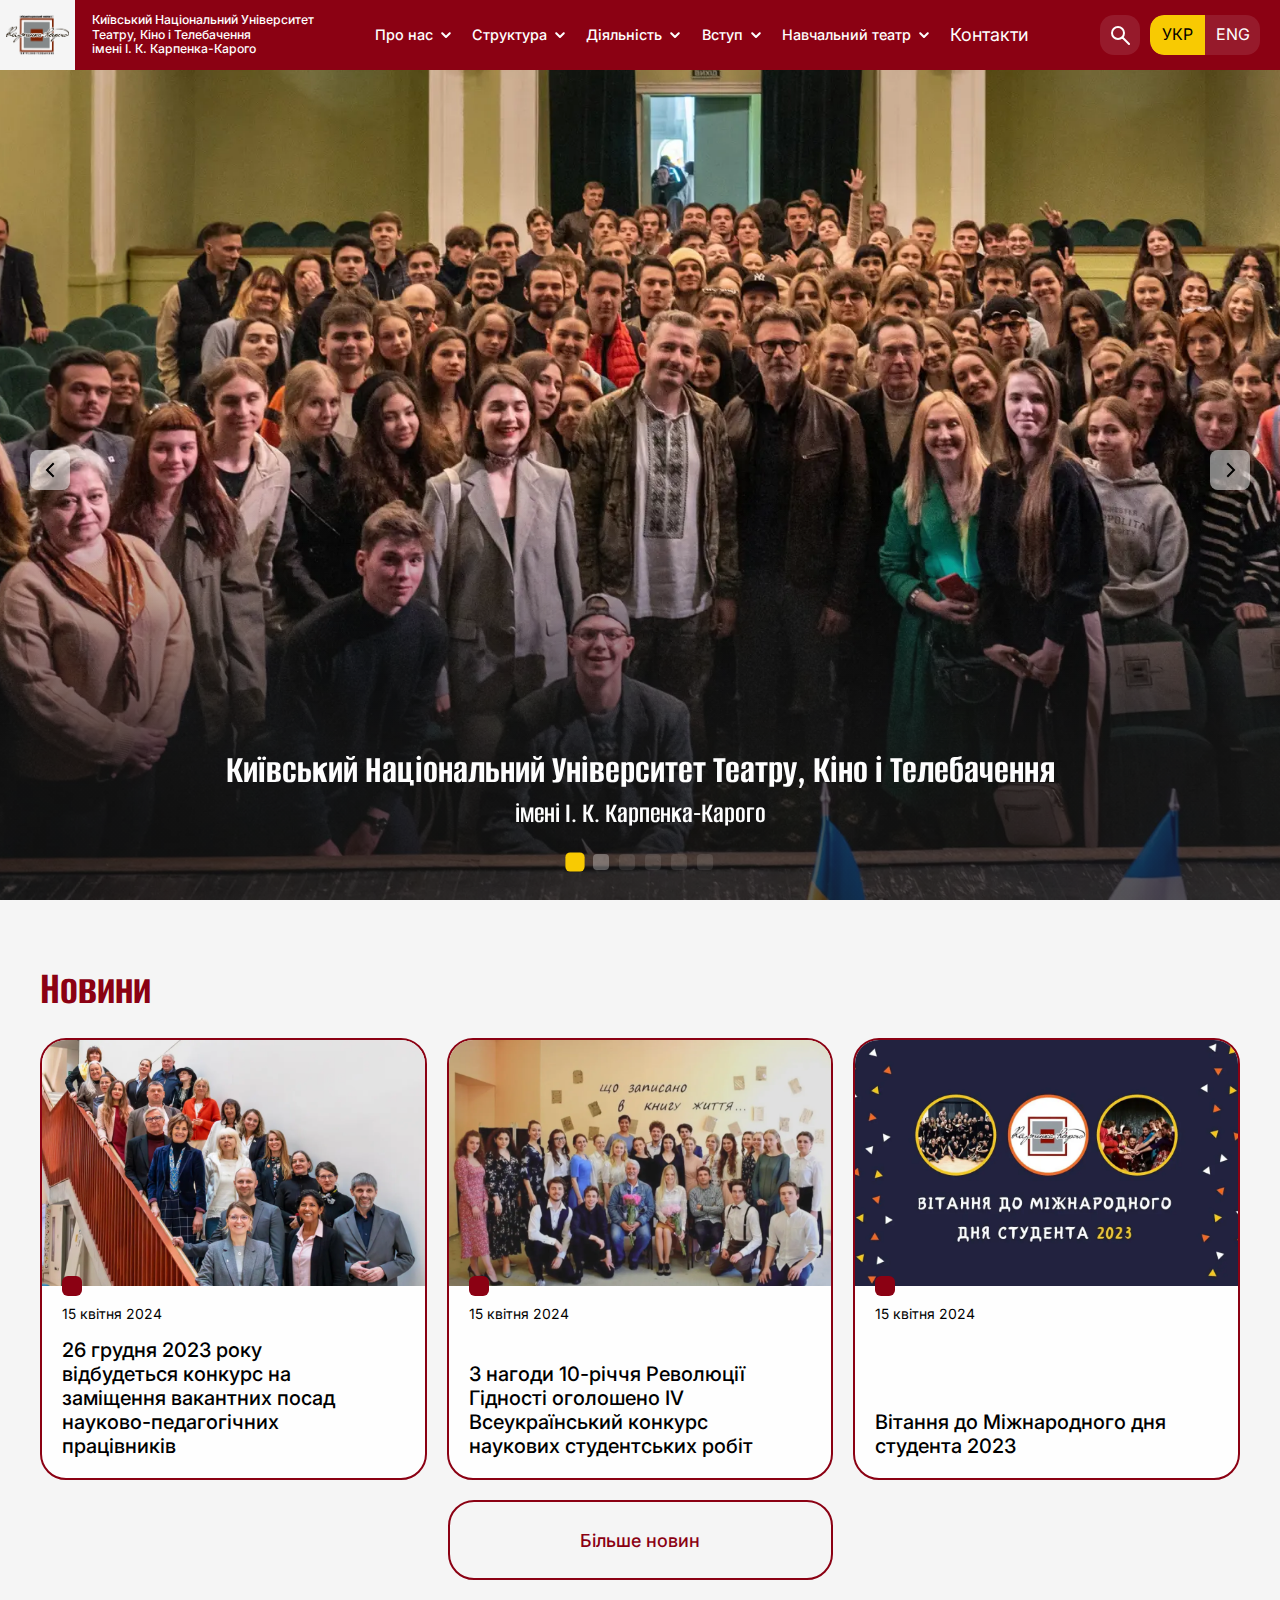
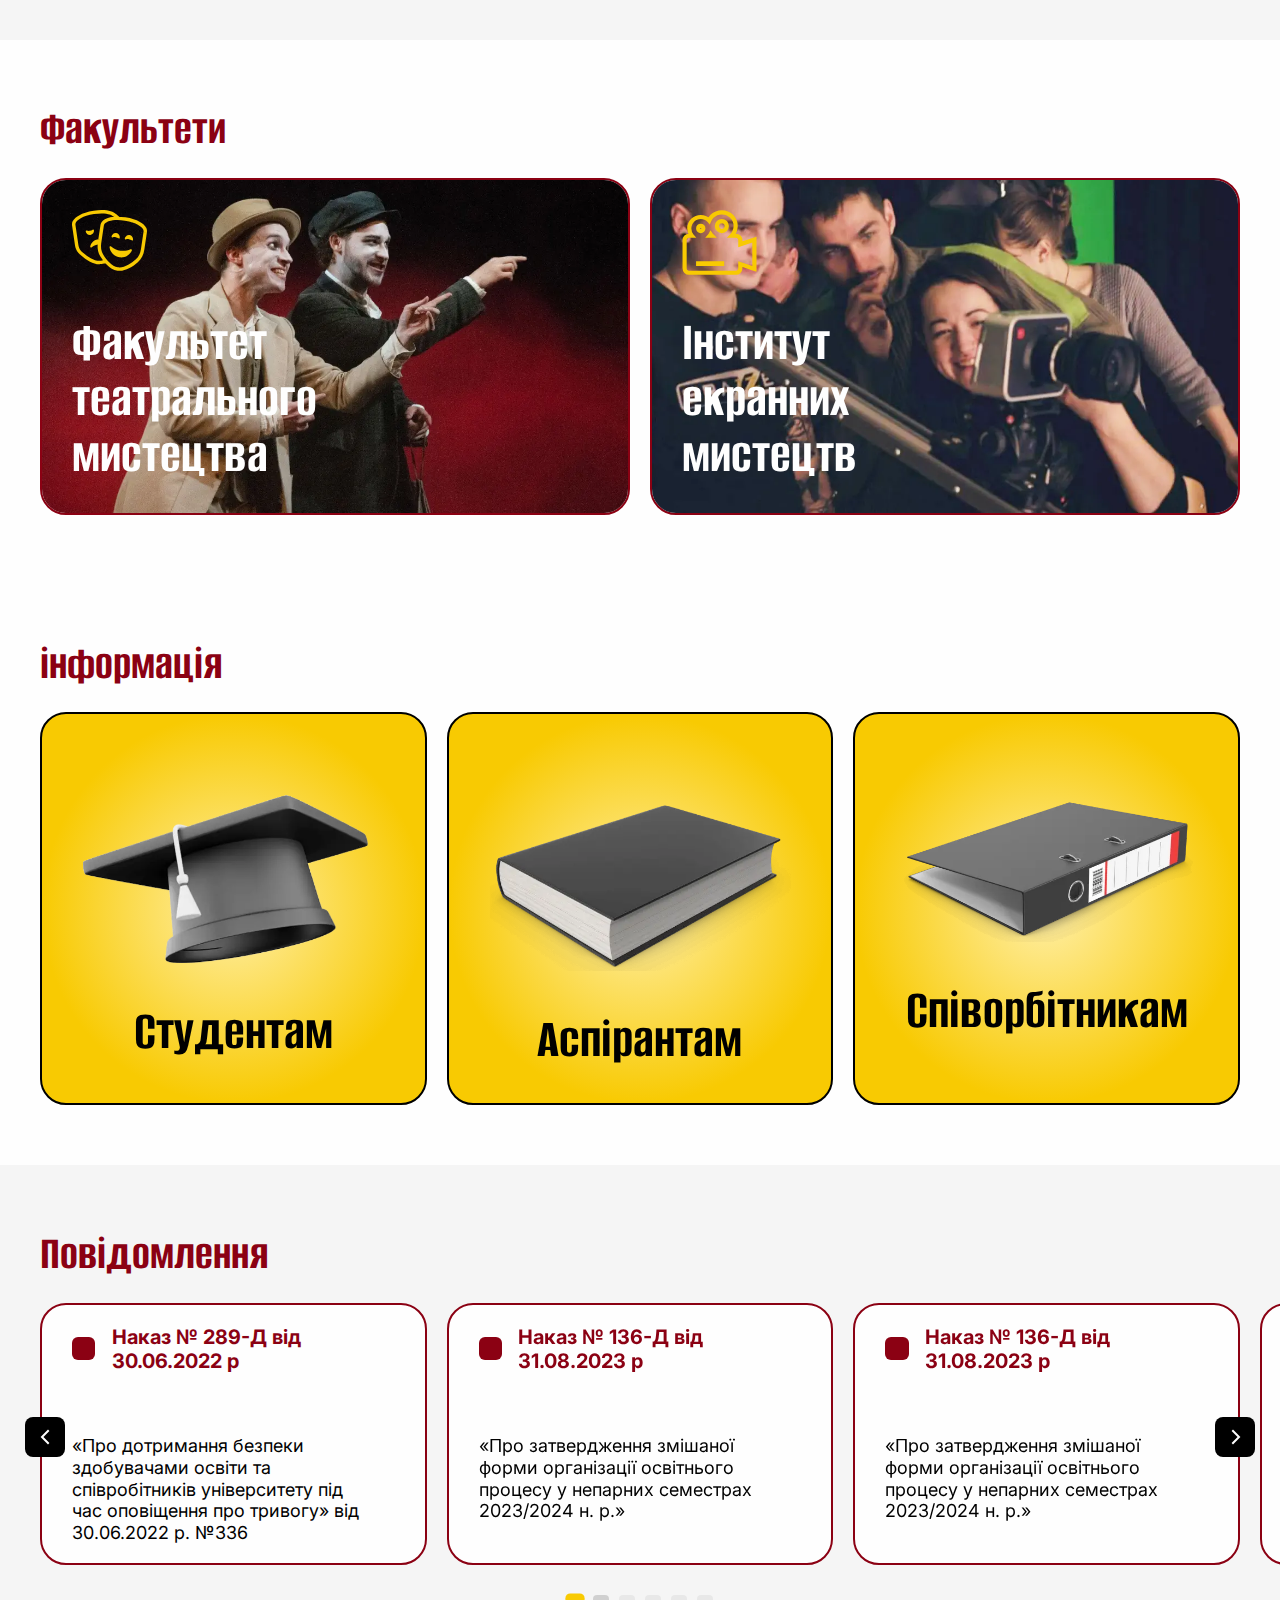
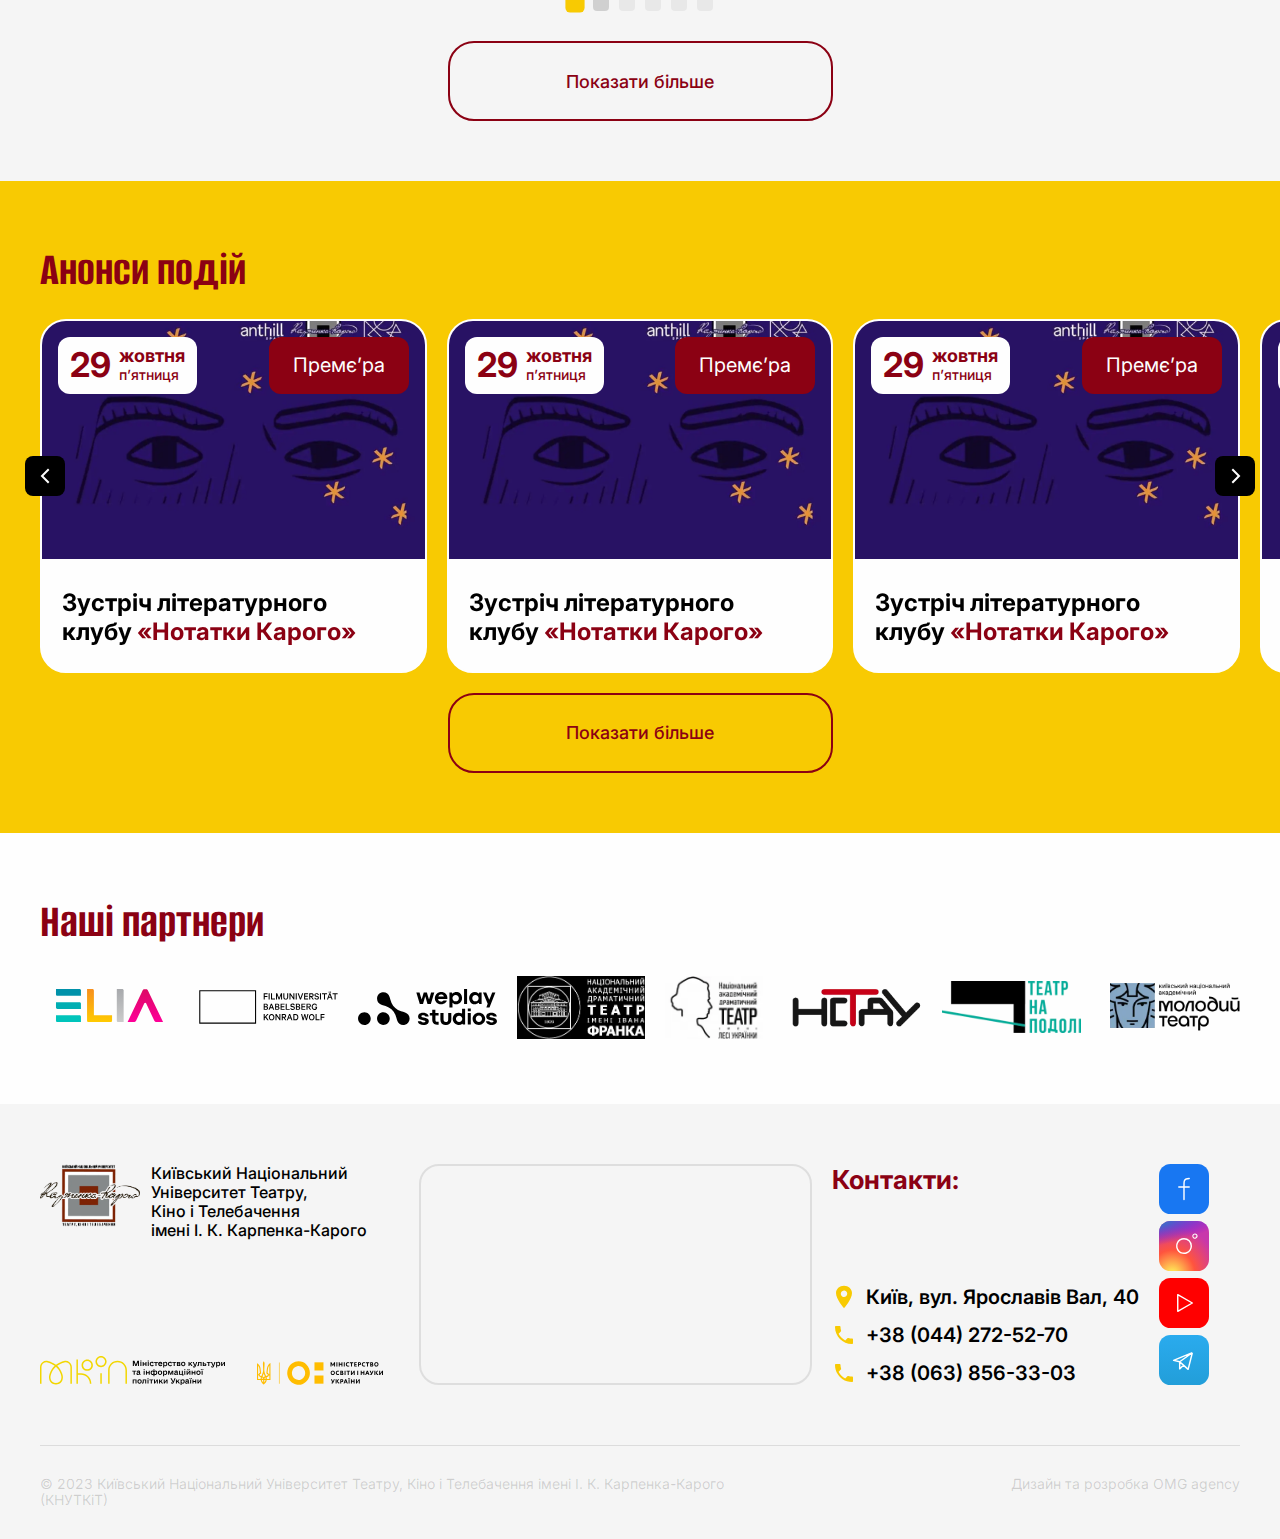
==== commit 3981bcc2: "up" ====
--- a/docs/index.html
+++ b/docs/index.html
@@ -6,7 +6,7 @@
 	<meta charset="UTF-8">
 	<meta name="format-detection" content="telephone=no">
 	<!-- <style>body{opacity: 0;}</style> -->
-	<link rel="stylesheet" href="css/style.min.css?_v=20240410152442">
+	<link rel="stylesheet" href="css/style.min.css?_v=20240412160856">
 	<link rel="shortcut icon" href="favicon.ico">
 	<!-- <meta name="robots" content="noindex, nofollow"> -->
 	<meta name="viewport" content="width=device-width, initial-scale=1.0">
@@ -949,7 +949,7 @@
 			</div>
 		</footer>
 	</div>
-	<script src="js/app.min.js?_v=20240410152442"></script>
+	<script src="js/app.min.js?_v=20240412160856"></script>
 </body>
 
 </html>--- a/docs/css/style.min.css
+++ b/docs/css/style.min.css
@@ -1 +1 @@
-@import url(https://fonts.googleapis.com/css?family=Inter:regular,500,600,700&display=swap);@import url(https://fonts.googleapis.com/css?family=Alumni+Sans:regular,600,700&display=swap);*{padding:0;margin:0;border:0}*,::after,::before{-webkit-box-sizing:border-box;box-sizing:border-box}::after,::before{display:inline-block}body,html{height:100%;min-width:320px}body{color:#000;line-height:1.2;font-family:Inter;font-size:1.125rem;-ms-text-size-adjust:100%;-moz-text-size-adjust:100%;-webkit-text-size-adjust:100%;-webkit-font-smoothing:antialiased;-moz-osx-font-smoothing:grayscale}button,input,textarea{font-family:Inter;font-size:inherit;line-height:inherit;color:inherit;background-color:transparent}input,textarea{width:100%}button,option,select{cursor:pointer}a{display:inline-block;color:inherit;text-decoration:none}ul li{list-style:none}img{vertical-align:top}h1,h2,h3,h4,h5,h6{font-weight:inherit;font-size:inherit}body{background-color:#fefefe}.lock body{overflow:hidden;-ms-touch-action:none;touch-action:none;-ms-scroll-chaining:none;overscroll-behavior:none}.wrapper{min-height:100%;display:-webkit-box;display:-ms-flexbox;display:flex;-webkit-box-orient:vertical;-webkit-box-direction:normal;-ms-flex-direction:column;flex-direction:column;overflow:hidden}@supports (overflow:clip){.wrapper{overflow:clip}}.wrapper>main{-webkit-box-flex:1;-ms-flex:1 1 auto;flex:1 1 auto}.wrapper>*{min-width:0}[class*=__container]{margin:0 auto;padding-left:1.25rem;padding-right:1.25rem}.ibg{width:100%;height:100%;-o-object-fit:cover;object-fit:cover}.ibg--top{-o-object-position:top;object-position:top}.ibg--bottom{-o-object-position:bottom;object-position:bottom}.ibg--left{-o-object-position:left;object-position:left}.ibg--right{-o-object-position:right;object-position:right}.ibg--contain{-o-object-fit:contain;object-fit:contain}.main-title{font-family:"Alumni Sans",sans-serif;font-weight:700;line-height:1.2;color:#8b0113}.title-two{font-family:"Alumni Sans",sans-serif;font-weight:700;line-height:1.2}.bg-gray{background-color:#f5f5f5}.bg-yellow{background-color:#f8ca02}.btn{display:-webkit-inline-box;display:-ms-inline-flexbox;display:inline-flex;-webkit-box-align:center;-ms-flex-align:center;align-items:center;-webkit-box-pack:center;-ms-flex-pack:center;justify-content:center;width:100%;border-radius:1.625rem;border:.125rem solid transparent;font-weight:500;height:-webkit-fit-content;height:-moz-fit-content;height:fit-content;-webkit-transition:background-color .3s ease,color .3s ease,border-color .3s ease;transition:background-color .3s ease,color .3s ease,border-color .3s ease}.btn.btn--01{background-color:transparent;border-color:#8b0113;color:#8b0113}.btn.btn--02{background-color:#8b0113;border-color:#8b0113;color:#fefefe}.btn-swiper{position:absolute;z-index:5;top:50%;display:-webkit-box;display:-ms-flexbox;display:flex;-webkit-box-align:center;-ms-flex-align:center;align-items:center;-webkit-box-pack:center;-ms-flex-pack:center;justify-content:center;border-radius:.5rem;width:2.5rem;height:2.5rem;-webkit-transition:background-color .1s linear;transition:background-color .1s linear}.btn-swiper.btn-swiper--light{background-color:rgba(255,255,255,.5)}.btn-swiper.btn-swiper--dark{background-color:#000}.btn-swiper.btn-swiper--dark img{-webkit-filter:invert(98%) sepia(1%) saturate(269%) hue-rotate(40deg) brightness(121%) contrast(99%);filter:invert(98%) sepia(1%) saturate(269%) hue-rotate(40deg) brightness(121%) contrast(99%)}.btn-swiper.swiper-button-prev img{-webkit-transform:scaleX(-1);-ms-transform:scaleX(-1);transform:scaleX(-1)}.swiper-pagination{display:-webkit-box;display:-ms-flexbox;display:flex;-webkit-box-align:center;-ms-flex-align:center;align-items:center;-webkit-box-pack:center;-ms-flex-pack:center;justify-content:center;-ms-flex-wrap:wrap;flex-wrap:wrap;gap:.625rem}.swiper-pagination .swiper-pagination-bullet{cursor:pointer;display:block;border-radius:.25rem;width:1rem;height:1rem;-webkit-transition:background-color .3s ease,-webkit-transform .3s ease;transition:background-color .3s ease,-webkit-transform .3s ease;transition:transform .3s ease,background-color .3s ease;transition:transform .3s ease,background-color .3s ease,-webkit-transform .3s ease}.swiper-pagination .swiper-pagination-bullet.swiper-pagination-bullet-active{background-color:#f8ca02!important;-webkit-transform:scale(1.2);-ms-transform:scale(1.2);transform:scale(1.2)}.swiper-pagination.pagination--dark .swiper-pagination-bullet{background-color:rgba(0,0,0,.05)}.swiper-pagination.pagination--dark .swiper-pagination-bullet-before{background-color:rgba(0,0,0,.15)}.swiper-pagination.pagination--dark .swiper-pagination-bullet-after{background-color:rgba(0,0,0,.15)}.swiper-pagination.pagination--light .swiper-pagination-bullet{background-color:rgba(255,255,255,.1)}.swiper-pagination.pagination--light .swiper-pagination-bullet-before{background-color:rgba(255,255,255,.3)}.swiper-pagination.pagination--light .swiper-pagination-bullet-after{background-color:rgba(255,255,255,.3)}.article-news__article,.home-faculty__article,.home-info__article,.slide-ad,.slide-msg{background-color:#fefefe;border-radius:1.625rem;overflow:hidden;border:.125rem solid #8b0113;height:100%;width:100%;-webkit-transition:border-color .3s ease,-webkit-box-shadow .45s ease;transition:border-color .3s ease,-webkit-box-shadow .45s ease;transition:box-shadow .45s ease,border-color .3s ease;transition:box-shadow .45s ease,border-color .3s ease,-webkit-box-shadow .45s ease}.arrow-card.card--sm{width:3.125rem;height:3.125rem;border-top-left-radius:1.25rem!important}.arrow-card.card--sm img{width:.75rem}.header{position:fixed;z-index:25;width:100%;top:0;left:0;background-color:#8b0113;color:#fefefe;display:-ms-grid;display:grid;-ms-grid-columns:auto 1fr;grid-template-columns:auto 1fr}.header__left{display:-webkit-box;display:-ms-flexbox;display:flex;-webkit-box-align:center;-ms-flex-align:center;align-items:center;position:relative;z-index:5}.header__logo{height:100%;background-color:#f5f5f5;display:-webkit-box;display:-ms-flexbox;display:flex;-webkit-box-align:center;-ms-flex-align:center;align-items:center;-webkit-box-pack:center;-ms-flex-pack:center;justify-content:center}.header__logo img{height:auto;width:100%}.header__name{font-weight:500}.header__container{position:relative;display:-webkit-box;display:-ms-flexbox;display:flex;-webkit-box-align:center;-ms-flex-align:center;align-items:center;width:100%;-ms-grid-column:2;grid-column-start:2}.header__menu{-webkit-box-flex:1;-ms-flex:1;flex:1;display:-ms-grid;display:grid;-webkit-box-align:center;-ms-flex-align:center;align-items:center;gap:.625rem;position:relative}.menu-container{display:-webkit-box;display:-ms-flexbox;display:flex;height:100%}.menu-container .menu{display:-webkit-box;display:-ms-flexbox;display:flex}.menu-container .menu .menu-item.menu-item-has-children{position:relative}.menu-container .menu .menu-item.menu-item-has-children>a{position:relative;display:-webkit-box;display:-ms-flexbox;display:flex;-webkit-box-align:center;-ms-flex-align:center;align-items:center;font-weight:500;gap:.3125rem}.menu-container .menu .menu-item.menu-item-has-children>a::after{content:"";background-image:url(../img/icons/arr-dwn.svg);background-size:contain;width:1rem;height:1rem;-webkit-filter:invert(98%) sepia(1%) saturate(269%) hue-rotate(40deg) brightness(121%) contrast(99%);filter:invert(98%) sepia(1%) saturate(269%) hue-rotate(40deg) brightness(121%) contrast(99%);-webkit-transition:-webkit-transform .45s ease;transition:-webkit-transform .45s ease;transition:transform .45s ease;transition:transform .45s ease,-webkit-transform .45s ease}.menu-container .menu .menu-item.menu-item-06>a::after{display:none}.menu-container .menu .menu-item._open.menu-item-has-children>a{color:#f8ca02;z-index:2}.menu-container .menu .menu-item._open.menu-item-has-children>a::after{-webkit-transform:rotate(180deg);-ms-transform:rotate(180deg);transform:rotate(180deg);-webkit-filter:invert(84%) sepia(45%) saturate(1446%) hue-rotate(353deg) brightness(95%) contrast(104%);filter:invert(84%) sepia(45%) saturate(1446%) hue-rotate(353deg) brightness(95%) contrast(104%)}.menu-container .menu .sub-menu .menu-item:not(:last-child){margin-bottom:.875rem}.menu-container .menu .sub-menu a{font-weight:400;display:inline-block}.search-header{min-width:3.125rem;display:-webkit-box;display:-ms-flexbox;display:flex;-webkit-box-pack:end;-ms-flex-pack:end;justify-content:flex-end;position:absolute;z-index:5;right:0;top:50%;-webkit-transform:translateY(-50%);-ms-transform:translateY(-50%);transform:translateY(-50%);-webkit-transition:width .65s ease;transition:width .65s ease}.search-header._form-focus{width:100%;-ms-grid-column:1;-ms-grid-column-span:2;grid-column:1/3}.search-header._form-focus .search-header__input{width:100%;background-color:#70000e;opacity:1}.search-header__input{cursor:pointer;width:0;min-width:3.125rem;height:100%;padding:0 4.0625rem 0 1rem;outline:0;opacity:0;-webkit-transition:width .65s ease,background-color .3s ease,opacity .3s ease;transition:width .65s ease,background-color .3s ease,opacity .3s ease}.search-header__btn{display:-webkit-box;display:-ms-flexbox;display:flex;-webkit-box-align:center;-ms-flex-align:center;align-items:center;-webkit-box-pack:center;-ms-flex-pack:center;justify-content:center;pointer-events:none;position:absolute;right:0;top:0}.lng-header{position:relative;z-index:5;border-radius:.875rem;display:-ms-grid;display:grid;-ms-grid-columns:(1fr)[2];grid-template-columns:repeat(2,1fr);overflow:hidden;background-color:rgba(255,255,255,.1)}.lng-header__link{display:-webkit-box;display:-ms-flexbox;display:flex;-webkit-box-align:center;-ms-flex-align:center;align-items:center;-webkit-box-pack:center;-ms-flex-pack:center;justify-content:center;width:100%;height:100%;border:.09375rem solid transparent;-webkit-transition:border .3s ease;transition:border .3s ease}.lng-header__link:nth-child(1){border-top-left-radius:.875rem;border-end-start-radius:.875rem}.lng-header__link:nth-child(2){border-top-right-radius:.875rem;border-end-end-radius:.875rem}.lng-header__link._active{background-color:#f8ca02;color:#000}.icon-menu{display:none}.footer__body{display:-ms-grid;display:grid}.footer__first{display:-webkit-box;display:-ms-flexbox;display:flex;-webkit-box-orient:vertical;-webkit-box-direction:normal;-ms-flex-direction:column;flex-direction:column;-webkit-box-pack:justify;-ms-flex-pack:justify;justify-content:space-between;row-gap:1.875rem}.footer__logo{display:-ms-grid;display:grid;-ms-grid-columns:auto 1fr;grid-template-columns:auto 1fr}.footer__logo-link img{height:auto}.footer__logo-txt{font-weight:500;line-height:1.2}.footer__logos{-webkit-box-align:end;-ms-flex-align:end;align-items:flex-end}.footer__second{display:-ms-grid;display:grid}.footer__map{border:.125rem solid #dedede;border-radius:1.25rem;overflow:hidden}.footer__map iframe{outline:0;border-radius:1.25rem}.footer__bottom{border-top:.0625rem solid rgba(0,0,0,.1);padding:1.875rem 0}.footer__bottom-wr{color:rgba(0,0,0,.16);line-height:1.2;display:-ms-grid;display:grid;-ms-grid-columns:60% auto;grid-template-columns:60% auto;gap:1.375rem}.footer__dev{font-size:.875rem;text-align:right}.contacts-footer{display:-webkit-box;display:-ms-flexbox;display:flex;-webkit-box-orient:vertical;-webkit-box-direction:normal;-ms-flex-direction:column;flex-direction:column;-webkit-box-pack:justify;-ms-flex-pack:justify;justify-content:space-between;row-gap:1.25rem}.contacts-footer address{font-style:normal;display:-ms-grid;display:grid}.contacts-footer__title{color:#8b0113;font-weight:700}.contacts-footer__link{display:-webkit-box;display:-ms-flexbox;display:flex;-webkit-box-align:center;-ms-flex-align:center;align-items:center;font-weight:600;-webkit-transition:color .3s ease;transition:color .3s ease}.contacts-footer__link img{height:auto;-webkit-transition:-webkit-transform .3s ease;transition:-webkit-transform .3s ease;transition:transform .3s ease;transition:transform .3s ease,-webkit-transform .3s ease}.icons{gap:.4375rem}.icons__link{display:inline-block;-webkit-transition:-webkit-transform .3s ease;transition:-webkit-transform .3s ease;transition:transform .3s ease;transition:transform .3s ease,-webkit-transform .3s ease}.icons__link img{height:auto}.hero{position:relative}.hero__title{color:#fefefe;width:100%;padding:0 1.25rem;position:absolute;z-index:5;left:50%;-webkit-transform:translate(-50%,0);-ms-transform:translate(-50%,0);transform:translate(-50%,0);margin:6.25rem 0 4.375rem;text-align:center;font-family:"Alumni Sans",sans-serif;font-weight:700;line-height:1}.hero__title span{display:inline-block;font-weight:600}.hero__slider{position:relative}.hero__slider::before{content:"";pointer-events:none;position:absolute;z-index:2;inset:0}.hero__slider .swiper-pagination{position:absolute;z-index:5;bottom:1.875rem;left:50%;-webkit-transform:translate(-50%,0);-ms-transform:translate(-50%,0);transform:translate(-50%,0)}.hero__slider-btn.swiper-button-prev{left:1.875rem}.hero__slider-btn.swiper-button-next{right:1.875rem}.home-news__buttons{display:-webkit-box;display:-ms-flexbox;display:flex;-webkit-box-pack:center;-ms-flex-pack:center;justify-content:center}.article-news{display:-ms-grid;display:grid;gap:1.25rem}.article-news__article{display:-webkit-box;display:-ms-flexbox;display:flex;-webkit-box-orient:vertical;-webkit-box-direction:normal;-ms-flex-direction:column;flex-direction:column}.article-news__img{position:relative}.article-news__img img{aspect-ratio:560/360}.article-news__img::before{content:"";position:absolute;background-color:#8b0113;border-radius:.375rem;-webkit-transition:background-color .3s ease;transition:background-color .3s ease}.article-news__footer{-webkit-box-flex:1;-ms-flex:1;flex:1;display:-webkit-box;display:-ms-flexbox;display:flex;-webkit-box-orient:vertical;-webkit-box-direction:normal;-ms-flex-direction:column;flex-direction:column;row-gap:1rem;position:relative}.article-news__time{-webkit-box-flex:1;-ms-flex:1;flex:1;font-size:.875rem;font-weight:400}.article-news__title{font-weight:500;line-height:1.2}.touch .article-news__title{padding-right:unset!important}.home-faculty__list{display:-ms-grid;display:grid;gap:1.25rem}.home-faculty__article{position:relative;display:inline-block}.home-faculty__img{position:absolute;inset:0;z-index:0}.home-faculty__body{position:relative;z-index:2;display:-webkit-box;display:-ms-flexbox;display:flex;-webkit-box-orient:vertical;-webkit-box-direction:normal;-ms-flex-direction:column;flex-direction:column;-webkit-box-pack:justify;-ms-flex-pack:justify;justify-content:space-between;row-gap:1.875rem;height:100%}.home-faculty__icon{height:auto}.home-faculty__title{color:#fefefe;line-height:1}.home-info__list{display:-ms-grid;display:grid;gap:1.25rem}.home-info__article{display:-webkit-box;display:-ms-flexbox;display:flex;-webkit-box-orient:vertical;-webkit-box-direction:normal;-ms-flex-direction:column;flex-direction:column;position:relative;border-color:#000;background-image:radial-gradient(50% 50% at 50% 50%,#ffefa8,#f8ca02 100%)}.home-info__title{width:-webkit-fit-content;width:-moz-fit-content;width:fit-content;position:relative;left:50%;-webkit-transform:translate(-50%,0);-ms-transform:translate(-50%,0);transform:translate(-50%,0);-webkit-transition:left .45s ease,color .3s ease,-webkit-transform .45s ease;transition:left .45s ease,color .3s ease,-webkit-transform .45s ease;transition:left .45s ease,transform .45s ease,color .3s ease;transition:left .45s ease,transform .45s ease,color .3s ease,-webkit-transform .45s ease}.home-msg__slider{position:relative;overflow:visible!important}.home-msg__slider .swiper-pagination{margin-top:1.875rem;margin-left:auto;margin-right:auto;width:-webkit-fit-content;width:-moz-fit-content;width:fit-content}.home-msg__slider-btn{-webkit-transform:translate(0,-100%);-ms-transform:translate(0,-100%);transform:translate(0,-100%)}.home-msg__buttons{margin-top:1.875rem;display:-webkit-box;display:-ms-flexbox;display:flex;-webkit-box-pack:center;-ms-flex-pack:center;justify-content:center}.slide-msg{position:relative;padding-left:1.875rem;display:-webkit-box;display:-ms-flexbox;display:flex;-webkit-box-orient:vertical;-webkit-box-direction:normal;-ms-flex-direction:column;flex-direction:column}.slide-msg__name{list-style:1;font-weight:700;color:#8b0113;position:relative;display:-webkit-box;display:-ms-flexbox;display:flex;-webkit-box-align:center;-ms-flex-align:center;align-items:center}.slide-msg__name::before{content:"";-webkit-box-flex:0;-ms-flex:0 0 auto;flex:0 0 auto;border-radius:.375rem;background-color:#8b0113;-webkit-transition:background-color .3s ease;transition:background-color .3s ease}.slide-msg__about{font-size:1.125rem;font-weight:400}.home-ad__slider-btn,.home-msg__slider-btn{-webkit-transform:translate(0,-100%);-ms-transform:translate(0,-100%);transform:translate(0,-100%)}.home-ad__slider{position:relative;overflow:visible!important}.home-ad__buttons{display:-webkit-box;display:-ms-flexbox;display:flex;-webkit-box-pack:center;-ms-flex-pack:center;justify-content:center}.slide-ad{border-color:#fefefe;position:relative}.slide-ad__wrapper{position:relative}.slide-ad__title{font-weight:700}.slide-ad__title span{color:#8b0113}.head-ad{position:absolute;top:0;left:0;z-index:2;width:100%;display:-webkit-box;display:-ms-flexbox;display:flex;-webkit-box-pack:justify;-ms-flex-pack:justify;justify-content:space-between;-ms-flex-wrap:wrap;flex-wrap:wrap;-webkit-column-gap:.375rem;-moz-column-gap:.375rem;column-gap:.375rem;row-gap:.625rem}.head-ad__label{background-color:#fefefe;color:#8b0113;font-weight:700;display:-ms-grid;display:grid;-ms-grid-columns:auto auto;grid-template-columns:auto auto;gap:.5rem}.head-ad__day{font-weight:500}.head-ad__label-b{background-color:#8b0113;color:#fefefe}.home-partners__list{display:-ms-grid;display:grid}.swiper{overflow:hidden}.swiper-initialized{-ms-touch-action:pan-y;touch-action:pan-y}.swiper-wrapper{width:100%;height:100%;-webkit-box-sizing:content-box;box-sizing:content-box;display:-webkit-box;display:-ms-flexbox;display:flex;position:relative}.swiper-vertical .swiper-wrapper{-webkit-box-orient:vertical;-webkit-box-direction:normal;-ms-flex-direction:column;flex-direction:column}.swiper-autoheight .swiper-wrapper{-webkit-box-align:start;-ms-flex-align:start;align-items:flex-start}.swiper-initialized .swiper-slide{-ms-flex-negative:0;flex-shrink:0}.swiper-android .swiper-slide,.swiper-android .swiper-wrapper{-webkit-transform:translate3d(0,0,0);transform:translate3d(0,0,0)}.swiper-button-lock{display:none!important}@media (min-width:30.06125em){.footer__logos img:nth-child(2){height:80%}.footer__logos{display:-webkit-box;display:-ms-flexbox;display:flex}.footer__map iframe{aspect-ratio:560/221}.icons{display:-ms-grid;display:grid}.hero__title{bottom:0}.hero__slider::before{background-image:-webkit-gradient(linear,left bottom,left top,color-stop(17.083%,rgba(23,23,23,.7)),color-stop(45.417%,rgba(0,0,0,0)));background-image:linear-gradient(0deg,rgba(23,23,23,.7) 17.083%,rgba(0,0,0,0) 45.417%)}.home-faculty__img{aspect-ratio:850/450}.slide-ad__img{aspect-ratio:560/348}.head-ad__label{border-radius:.75rem}.head-ad__label-b{border-radius:.75rem}.home-partners__item{height:4.5625rem;padding:.3125rem 0}}@media (min-width:43.81125em){.footer__logo{min-width:18.9375rem}.icons__link img{width:3.125rem}}@media (min-width:46.93625em){.header__menu{-ms-grid-columns:1fr auto auto;grid-template-columns:1fr auto auto}.search-header{-ms-grid-column:2;-ms-grid-column-span:1;grid-column:2/3}.search-header__input{border-radius:.875rem}.search-header__btn{border-radius:.875rem;background-color:rgba(255,255,255,.1)}.lng-header{-ms-grid-column:3;-ms-grid-column-span:1;grid-column:3/4}}@media (min-width:48.06125em){.home-faculty__list{-ms-grid-columns:(1fr)[2];grid-template-columns:repeat(2,1fr)}.home-info__title{margin-top:2.1875rem}}@media (min-width:53.18625em){.arrow-card.card--yellow img{-webkit-filter:invert(17%) sepia(24%) saturate(7410%) hue-rotate(335deg) brightness(83%) contrast(120%);filter:invert(17%) sepia(24%) saturate(7410%) hue-rotate(335deg) brightness(83%) contrast(120%)}.arrow-card.card--red img{-webkit-filter:invert(98%) sepia(1%) saturate(269%) hue-rotate(40deg) brightness(121%) contrast(99%);filter:invert(98%) sepia(1%) saturate(269%) hue-rotate(40deg) brightness(121%) contrast(99%)}.arrow-card{position:absolute;z-index:2;bottom:0;right:0;display:-webkit-box;display:-ms-flexbox;display:flex;-webkit-box-align:center;-ms-flex-align:center;align-items:center;-webkit-box-pack:center;-ms-flex-pack:center;justify-content:center;border-top-left-radius:1.625rem;opacity:0;-webkit-transition:opacity .3s ease;transition:opacity .3s ease}.arrow-card.card--yellow{background-color:#f8ca02}.arrow-card.card--red{background-color:#8b0113}.arrow-card img{position:relative;left:2px;height:auto}.article-news{-ms-grid-columns:(1fr)[3];grid-template-columns:repeat(3,1fr)}}@media (min-width:62.06125em){.footer__second{-ms-grid-columns:auto auto;grid-template-columns:auto auto}.home-partners__list{-ms-grid-columns:(auto)[8];grid-template-columns:repeat(8,auto)}}@media (min-width:68.81125em){.footer__body{-ms-grid-columns:auto 60% auto;grid-template-columns:auto 60% auto}}@media (min-width:75.06125em){.menu-container{-webkit-box-pack:center;-ms-flex-pack:center;justify-content:center;-webkit-box-align:center;-ms-flex-align:center;align-items:center;position:relative;-ms-grid-column:1;-ms-grid-column-span:1;grid-column:1/2;margin-right:3.75rem}.menu-container .menu{-ms-flex-wrap:wrap;flex-wrap:wrap;-webkit-box-align:center;-ms-flex-align:center;align-items:center;row-gap:.3125rem}.menu-container .menu .menu-item._open .sub-menu{pointer-events:all;opacity:1;-webkit-clip-path:polygon(0 0,100% 0,100% 100%,0 100%);clip-path:polygon(0 0,100% 0,100% 100%,0 100%)}.menu-container .menu .sub-menu{position:absolute;z-index:1;top:-1.25rem;left:-1.25rem;padding:3.875rem 1.25rem 1.25rem;border-radius:.875rem;opacity:0;pointer-events:none;overflow:hidden;background-color:#70000e;-webkit-clip-path:polygon(0 0,100% 0,100% 0,0 0);clip-path:polygon(0 0,100% 0,100% 0,0 0);-webkit-transition:opacity .3s ease,-webkit-clip-path .65s ease;transition:opacity .3s ease,-webkit-clip-path .65s ease;transition:opacity .3s ease,clip-path .65s ease;transition:opacity .3s ease,clip-path .65s ease,-webkit-clip-path .65s ease}.menu-container .menu .sub-menu a{width:-webkit-max-content;width:-moz-max-content;width:max-content}.bottom-header{display:none}.home-info__list{-ms-grid-columns:(1fr)[3];grid-template-columns:repeat(3,1fr)}}@media (min-width:82.87375em){.home-msg__slider-btn.swiper-button-prev{left:-3.125rem}.home-msg__slider-btn.swiper-button-next{right:-3.125rem}.home-ad__slider-btn.swiper-button-prev,.home-msg__slider-btn.swiper-button-prev{left:-3.125rem}.home-ad__slider-btn.swiper-button-next,.home-msg__slider-btn.swiper-button-next{right:-3.125rem}}@media (min-width:85.43625em){.lng-header__link{font-size:1.125rem}.head-ad__label{padding:.6875rem .875rem}.head-ad__label-b{padding:1.125rem 1.4375rem}}@media (min-width:85.43625em) and (min-height:68.81125em){.hero{min-height:100vh;min-height:100svh}.hero__slider{height:100vh;height:100svh}}@media (min-width:112.5em){.slide-msg__name{gap:1.25rem}.slide-msg__name::before{width:1.5625rem}.slide-msg__name::before{height:1.5625rem}}@media (min-width:120em){[class*=__container]{max-width:110rem}.main-title{font-size:3.625rem}.main-title{margin-bottom:1.875rem}.title-two{font-size:4.75rem}.footer__body,.home-ad,.home-faculty,.home-info,.home-msg,.home-news,.home-partners{padding-top:6.25rem}.footer__body,.home-ad,.home-faculty,.home-info,.home-msg,.home-news,.home-partners{padding-bottom:6.25rem}.home-ad__btn,.home-msg__btn,.home-news__btn{max-width:35rem}.btn{font-size:1.25rem}.btn{min-height:6.25rem}.arrow-card.card--av{width:4.375rem}.arrow-card.card--av{height:4.375rem}.arrow-card.card--av img{width:1.0625rem}.arrow-card.card--big{width:6.25rem}.arrow-card.card--big{height:6.25rem}.arrow-card.card--big img{width:1.5rem}.header{min-height:6.25rem}.header__logo{width:8rem}.header__logo img{max-width:4.75rem}.header__name{font-size:.875rem}.header__name{margin-left:1.625rem}.menu-container .menu{-webkit-column-gap:2.3125rem;-moz-column-gap:2.3125rem;column-gap:2.3125rem}.menu-container .menu .menu-item.menu-item-has-children>a{font-size:1.125rem}.menu-container .menu .sub-menu a{font-size:1.125rem}.search-header{height:3.125rem}.search-header__btn{height:3.125rem}.search-header__btn{width:3.125rem}.lng-header{width:8.125rem}.lng-header{height:3.125rem}.footer__body{gap:5.1875rem}.footer__logo{gap:1.875rem}.footer__logo-link img{width:8.4375rem}.footer__logo-txt{font-size:1.125rem}.footer__logos{-webkit-column-gap:2.0625rem;-moz-column-gap:2.0625rem;column-gap:2.0625rem}.footer__logos{height:2.5rem}.footer__second{gap:5.1875rem}.footer__name{font-size:1rem}.contacts-footer address{row-gap:1.25rem}.contacts-footer__title{font-size:2rem}.contacts-footer__link{gap:1rem}.contacts-footer__link{font-size:1.5rem}.contacts-footer__link img{width:1.875rem}.hero__title{font-size:3.625rem}.hero__title span{font-size:3rem}.article-news{margin-bottom:3.125rem}.article-news__img::before{bottom:-.78125rem}.article-news__img::before{left:1.875rem}.article-news__img::before{width:1.5625rem}.article-news__img::before{height:1.5625rem}.article-news__footer{padding:1.875rem}.article-news__title{font-size:1.5rem}.article-news__title{padding-right:3.75rem}.home-faculty__body{padding:3.125rem}.home-faculty__icon{width:6.25rem}.home-faculty__title{max-width:25rem}.home-info__article{padding-top:6.25rem}.home-info__article{padding-bottom:3.125rem}.home-info__article{padding-left:3.125rem}.home-info__article{padding-right:3.125rem}.home-info__img{padding-left:3.125rem}.home-info__img{padding-right:3.125rem}.slide-msg{padding-top:1.875rem}.slide-msg{padding-bottom:1.875rem}.slide-msg{padding-right:5rem}.slide-msg{row-gap:6.0625rem}.slide-msg__name{font-size:1.375rem}.home-ad__slider{margin-bottom:3.125rem}.slide-ad__footer{padding-top:2.5rem}.slide-ad__footer{padding-left:1.875rem}.slide-ad__footer{padding-right:4.375rem}.slide-ad__footer{padding-bottom:1.875rem}.slide-ad__title{font-size:1.875rem}.head-ad{padding:1.75rem}.head-ad__date{font-size:2.5rem}.head-ad__month{font-size:1.375rem}.head-ad__day{font-size:1rem}.head-ad__label-b{font-size:1.625rem}.home-partners__list{gap:2.5rem}}@media (max-width:20em){.slide-msg__name{gap:.625rem}.slide-msg__name::before{width:1.25rem}.slide-msg__name::before{height:1.25rem}}@media (max-width:120.06125em) and (max-height:68.81125em){.hero{min-height:100vh;min-height:100svh}.hero__slider{height:100vh;height:100svh}}@media (max-width:85.43625em){[class*=__container]{max-width:77.5rem}.main-title{font-size:3rem}.main-title{margin-bottom:1.25rem}.title-two{font-size:3.5rem}.footer__body,.home-ad,.home-faculty,.home-info,.home-msg,.home-news,.home-partners{padding-top:3.75rem}.footer__body,.home-ad,.home-faculty,.home-info,.home-msg,.home-news,.home-partners{padding-bottom:3.75rem}.home-ad__btn,.home-msg__btn,.home-news__btn{max-width:24.0625rem}.btn{font-size:1.125rem}.btn{min-height:5rem}.arrow-card.card--av{width:2.8125rem}.arrow-card.card--av{height:2.8125rem}.arrow-card.card--av img{width:.875rem}.arrow-card.card--big{width:4.375rem}.arrow-card.card--big{height:4.375rem}.arrow-card.card--big img{width:1.25rem}.footer__body{gap:1.25rem}.footer__logo{gap:.6875rem}.footer__logo-link img{width:6.25rem}.footer__logo-txt{font-size:1rem}.footer__logo-txt{min-width:13.4375rem}.footer__logos{-webkit-column-gap:1rem;-moz-column-gap:1rem;column-gap:1rem}.footer__logos{height:1.8125rem}.footer__second{gap:1.25rem}.footer__name{font-size:.875rem}.contacts-footer address{row-gap:.875rem}.contacts-footer__title{font-size:1.625rem}.contacts-footer__link{gap:.625rem}.contacts-footer__link{font-size:1.25rem}.contacts-footer__link img{width:1.5rem}.hero__title{font-size:2.5rem}.article-news{margin-bottom:1.25rem}.article-news__img::before{bottom:-.625rem}.article-news__img::before{left:1.25rem}.article-news__img::before{width:1.25rem}.article-news__img::before{height:1.25rem}.article-news__footer{padding:1.25rem}.article-news__title{font-size:1.25rem}.article-news__title{padding-right:3.125rem}.home-faculty__body{padding:1.875rem}.home-faculty__icon{width:4.6875rem}.home-info__article{padding-top:5rem}.home-info__article{padding-bottom:1.875rem}.home-info__article{padding-left:1.25rem}.home-info__article{padding-right:1.25rem}.home-info__img{padding-left:1.25rem}.home-info__img{padding-right:1.25rem}.slide-msg{padding-top:1.25rem}.slide-msg{padding-bottom:1.25rem}.slide-msg__name{font-size:1.25rem}.home-ad__slider{margin-bottom:1.25rem}.slide-ad__footer{padding-top:1.875rem}.slide-ad__footer{padding-left:1.25rem}.slide-ad__footer{padding-right:3.125rem}.slide-ad__footer{padding-bottom:1.25rem}.slide-ad__title{font-size:1.5rem}.head-ad{padding:1rem}.head-ad__label{padding:.5rem .75rem}.head-ad__date{font-size:2.125rem}.head-ad__month{font-size:1.125rem}.head-ad__day{font-size:.875rem}.head-ad__label-b{font-size:1.25rem}.head-ad__label-b{padding:1rem 1.5rem}.home-partners__list{gap:1.25rem}}@media (max-width:83.56125em){.home-faculty__title{max-width:18.75rem}}@media (max-width:82.87375em){.home-msg__slider-btn.swiper-button-prev{left:-.9375rem}.home-msg__slider-btn.swiper-button-next{right:-.9375rem}.home-ad__slider-btn.swiper-button-prev,.home-msg__slider-btn.swiper-button-prev{left:-.9375rem}.home-ad__slider-btn.swiper-button-next,.home-msg__slider-btn.swiper-button-next{right:-.9375rem}}@media (max-width:80.06125em){.header{min-height:4.375rem}.search-header{height:2.5rem}.search-header__btn{height:2.5rem}.search-header__btn{width:2.5rem}.lng-header{width:6.875rem}.lng-header{height:2.5rem}.lng-header__link{font-size:1rem}}@media (max-width:75.06125em){.menu-container{position:fixed;width:100%;left:-100%;top:0;overflow:auto;padding:7.5rem 1.25rem 1.875rem;-webkit-transition:left .3s;transition:left .3s;min-height:100%;background-color:#7d0010;-webkit-box-orient:vertical;-webkit-box-direction:normal;-ms-flex-direction:column;flex-direction:column;-webkit-box-align:center;-ms-flex-align:center;align-items:center}.menu-container::before{content:"";position:fixed;width:100%;height:4.375rem;left:-100%;top:0;-webkit-transition:left .3s;transition:left .3s;z-index:3;background-color:#8b0113}.menu-open .menu-container{left:0}.menu-open .menu-container::before{left:0}.menu-container .menu{-webkit-box-orient:vertical;-webkit-box-direction:normal;-ms-flex-direction:column;flex-direction:column;row-gap:2.5rem;height:-webkit-fit-content;height:-moz-fit-content;height:fit-content;width:100%;max-width:25rem}.menu-container .menu:not(:last-child){margin-bottom:1.25rem}.menu-container .menu .menu-item.menu-item-has-children>a{-webkit-box-pack:justify;-ms-flex-pack:justify;justify-content:space-between}.menu-container .menu .sub-menu{padding-top:1.25rem}.bottom-header{width:100%;max-width:25rem}.bottom-header__list{display:-webkit-box;display:-ms-flexbox;display:flex;-webkit-box-align:center;-ms-flex-align:center;align-items:center;-webkit-box-pack:justify;-ms-flex-pack:justify;justify-content:space-between;gap:.625rem;padding:1.25rem 0;border-bottom:.0625rem solid rgba(255,255,255,.1)}.bottom-header__social{display:inline-block}.bottom-header__social img{max-width:4.375rem}.bottom-header__logo{display:-ms-grid;display:grid;-ms-grid-columns:auto auto;grid-template-columns:auto auto;gap:.625rem;padding:1.25rem 0}.bottom-header__logo img{max-height:1.8125rem}.bottom-header__footer{color:rgba(255,255,255,.3);display:-ms-grid;display:grid;-ms-grid-columns:60% auto;grid-template-columns:60% auto;gap:1.25rem;font-size:.875rem}.bottom-header__txt:nth-child(2){text-align:right}.icon-menu{display:block}.icon-menu__body{display:block;position:relative;width:1.875rem;height:1.125rem;z-index:5}.icon-menu__body span,.icon-menu__body::after,.icon-menu__body::before{content:"";-webkit-transition:all .3s ease 0s;transition:all .3s ease 0s;right:0;position:absolute;width:100%;height:.125rem;background-color:#fefefe}.icon-menu__body::before{top:0}.icon-menu__body::after{bottom:0}.icon-menu__body span{top:calc(50% - .0625rem)}.menu-open .icon-menu__body span{width:0}.menu-open .icon-menu__body::before{top:calc(50% - .0625rem);-webkit-transform:rotate(-45deg);-ms-transform:rotate(-45deg);transform:rotate(-45deg)}.menu-open .icon-menu__body::after{bottom:calc(50% - .0625rem);-webkit-transform:rotate(45deg);-ms-transform:rotate(45deg);transform:rotate(45deg)}}@media (max-width:75.06125em) and (any-hover:none){.icon-menu__body{cursor:default}}@media (max-width:62.06125em){.footer__map{-webkit-box-ordinal-group:3;-ms-flex-order:2;order:2}.contacts-footer{-webkit-box-ordinal-group:2;-ms-flex-order:1;order:1}}@media (max-width:59.43625em){.footer__logos{margin-bottom:1.875rem}}@media (max-width:53.18625em){.arrow-card{display:none}.article-news__title{padding-right:unset!important}.slide-ad__footer{padding-right:1.25rem!important}}@media (max-width:48.06125em){.home-info__title{margin-top:3.4375rem}}@media (max-width:46.93625em){.header{min-height:3.75rem!important}.header__name{margin-left:.625rem}.header__name{position:relative;z-index:3}.header__container{padding-left:0;padding-right:0}.header__menu{height:100%}.menu-container::before{height:3.75rem}.search-header{height:100%!important}.search-header__btn{height:100%!important;width:3.75rem!important}.lng-header{min-height:3.75rem;width:100%!important;max-width:25rem;margin-bottom:1.25rem;-ms-flex-item-align:center;-ms-grid-row-align:center;align-self:center}.lng-header__link._active{border-radius:.875rem}.icon-menu{height:100%;width:3.75rem;display:-webkit-box;display:-ms-flexbox;display:flex;-webkit-box-align:center;-ms-flex-align:center;align-items:center;-webkit-box-pack:center;-ms-flex-pack:center;justify-content:center}}@media (max-width:43.81125em){.footer__body{gap:1.875rem!important;padding-bottom:1.875rem!important}.footer__logo-link img{width:100%!important;max-width:7.75rem}.contacts-footer{padding-top:1.875rem}.icons__link img{width:100%;max-width:4.375rem}}@media (max-width:30.06125em){.header__logo{width:3.75rem}.header__logo img{max-width:2.875rem}.header__name{font-size:.625rem}.bottom-header{position:relative}.bottom-header::before{content:"";position:absolute;width:calc(100% + 2.5rem);height:calc(100% + 1.875rem);left:-100%;bottom:-1.875rem;-webkit-transition:left .3s;transition:left .3s;z-index:-1;background-color:#8b0113}.menu-open .bottom-header::before{left:-1.25rem}.footer__logos img:nth-child(2){height:80%}.footer__logos{display:-ms-grid;display:grid;-ms-grid-columns:48% 48%;grid-template-columns:48% 48%}.footer__map iframe{aspect-ratio:350/218}.icons{display:-webkit-box;display:-ms-flexbox;display:flex;-webkit-box-align:center;-ms-flex-align:center;align-items:center;-webkit-box-pack:justify;-ms-flex-pack:justify;justify-content:space-between}.hero__title span{font-size:1.375rem}.hero__title{top:0}.hero__slider::before{background-image:-webkit-gradient(linear,left top,left bottom,color-stop(17.083%,rgba(23,23,23,.7)),color-stop(45.417%,rgba(0,0,0,0)));background-image:linear-gradient(180deg,rgba(23,23,23,.7) 17.083%,rgba(0,0,0,0) 45.417%)}.home-faculty__article{min-height:25rem}.home-faculty__img{aspect-ratio:350/412}.slide-msg{padding-right:1.875rem}.slide-msg{row-gap:2.625rem}.slide-ad__img{aspect-ratio:350/304}.head-ad__label{border-radius:.625rem}.head-ad__label-b{border-radius:.625rem}.home-partners__list{-ms-grid-columns:(auto)[2];grid-template-columns:repeat(2,auto)}.home-partners__item{height:6.25rem;padding:1.5625rem 1.25rem}}@media (max-width:22.56125em){.home-info__title{font-size:2.5rem!important}}@media (max-width:21.93625em){.home-faculty__body{padding:1.25rem!important}.home-faculty__title{font-size:3.125rem!important}}@media (min-width:85.43625em) and (max-width:120em){@supports (max-width:clamp(77.5rem ,-2.8349788434rem + 94.0291490362vw ,110rem)){[class*=__container]{max-width:clamp(77.5rem ,-2.8349788434rem + 94.0291490362vw ,110rem)}}@supports not (max-width:clamp(77.5rem ,-2.8349788434rem + 94.0291490362vw ,110rem)){[class*=__container]{max-width:calc(77.5rem + 32.5 * (100vw - 85.43625rem)/ 34.56375)}}@supports (font-size:clamp(3rem ,1.4550965607rem + 1.8082528661vw ,3.625rem)){.main-title{font-size:clamp(3rem ,1.4550965607rem + 1.8082528661vw ,3.625rem)}}@supports not (font-size:clamp(3rem ,1.4550965607rem + 1.8082528661vw ,3.625rem)){.main-title{font-size:calc(3rem + .625 * (100vw - 85.43625rem)/ 34.56375)}}@supports (margin-bottom:clamp(1.25rem ,-0.2949034393rem + 1.8082528661vw ,1.875rem)){.main-title{margin-bottom:clamp(1.25rem ,-.2949034393rem + 1.8082528661vw ,1.875rem)}}@supports not (margin-bottom:clamp(1.25rem ,-0.2949034393rem + 1.8082528661vw ,1.875rem)){.main-title{margin-bottom:calc(1.25rem + .625 * (100vw - 85.43625rem)/ 34.56375)}}@supports (font-size:clamp(3.5rem ,0.4101931214rem + 3.6165057322vw ,4.75rem)){.title-two{font-size:clamp(3.5rem ,.4101931214rem + 3.6165057322vw ,4.75rem)}}@supports not (font-size:clamp(3.5rem ,0.4101931214rem + 3.6165057322vw ,4.75rem)){.title-two{font-size:calc(3.5rem + 1.25 * (100vw - 85.43625rem)/ 34.56375)}}@supports (padding-top:clamp(3.75rem ,-2.4296137572rem + 7.2330114643vw ,6.25rem)){.footer__body,.home-ad,.home-faculty,.home-info,.home-msg,.home-news,.home-partners{padding-top:clamp(3.75rem ,-2.4296137572rem + 7.2330114643vw ,6.25rem)}}@supports not (padding-top:clamp(3.75rem ,-2.4296137572rem + 7.2330114643vw ,6.25rem)){.footer__body,.home-ad,.home-faculty,.home-info,.home-msg,.home-news,.home-partners{padding-top:calc(3.75rem + 2.5 * (100vw - 85.43625rem)/ 34.56375)}}@supports (padding-bottom:clamp(3.75rem ,-2.4296137572rem + 7.2330114643vw ,6.25rem)){.footer__body,.home-ad,.home-faculty,.home-info,.home-msg,.home-news,.home-partners{padding-bottom:clamp(3.75rem ,-2.4296137572rem + 7.2330114643vw ,6.25rem)}}@supports not (padding-bottom:clamp(3.75rem ,-2.4296137572rem + 7.2330114643vw ,6.25rem)){.footer__body,.home-ad,.home-faculty,.home-info,.home-msg,.home-news,.home-partners{padding-bottom:calc(3.75rem + 2.5 * (100vw - 85.43625rem)/ 34.56375)}}@supports (max-width:clamp(24.0625rem ,-2.9733101877rem + 31.6444251564vw ,35rem)){.home-ad__btn,.home-msg__btn,.home-news__btn{max-width:clamp(24.0625rem ,-2.9733101877rem + 31.6444251564vw ,35rem)}}@supports not (max-width:clamp(24.0625rem ,-2.9733101877rem + 31.6444251564vw ,35rem)){.home-ad__btn,.home-msg__btn,.home-news__btn{max-width:calc(24.0625rem + 10.9375 * (100vw - 85.43625rem)/ 34.56375)}}@supports (font-size:clamp(1.125rem ,0.8160193121rem + 0.3616505732vw ,1.25rem)){.btn{font-size:clamp(1.125rem ,.8160193121rem + .3616505732vw ,1.25rem)}}@supports not (font-size:clamp(1.125rem ,0.8160193121rem + 0.3616505732vw ,1.25rem)){.btn{font-size:calc(1.125rem + .125 * (100vw - 85.43625rem)/ 34.56375)}}@supports (min-height:clamp(5rem ,1.9101931214rem + 3.6165057322vw ,6.25rem)){.btn{min-height:clamp(5rem ,1.9101931214rem + 3.6165057322vw ,6.25rem)}}@supports not (min-height:clamp(5rem ,1.9101931214rem + 3.6165057322vw ,6.25rem)){.btn{min-height:calc(5rem + 1.25 * (100vw - 85.43625rem)/ 34.56375)}}@supports (width:clamp(2.8125rem ,-1.0497585982rem + 4.5206321652vw ,4.375rem)){.arrow-card.card--av{width:clamp(2.8125rem ,-1.0497585982rem + 4.5206321652vw ,4.375rem)}}@supports not (width:clamp(2.8125rem ,-1.0497585982rem + 4.5206321652vw ,4.375rem)){.arrow-card.card--av{width:calc(2.8125rem + 1.5625 * (100vw - 85.43625rem)/ 34.56375)}}@supports (height:clamp(2.8125rem ,-1.0497585982rem + 4.5206321652vw ,4.375rem)){.arrow-card.card--av{height:clamp(2.8125rem ,-1.0497585982rem + 4.5206321652vw ,4.375rem)}}@supports not (height:clamp(2.8125rem ,-1.0497585982rem + 4.5206321652vw ,4.375rem)){.arrow-card.card--av{height:calc(2.8125rem + 1.5625 * (100vw - 85.43625rem)/ 34.56375)}}@supports (width:clamp(0.875rem ,0.4115289682rem + 0.5424758598vw ,1.0625rem)){.arrow-card.card--av img{width:clamp(.875rem ,.4115289682rem + .5424758598vw ,1.0625rem)}}@supports not (width:clamp(0.875rem ,0.4115289682rem + 0.5424758598vw ,1.0625rem)){.arrow-card.card--av img{width:calc(.875rem + .1875 * (100vw - 85.43625rem)/ 34.56375)}}@supports (width:clamp(4.375rem ,-0.2597103179rem + 5.4247585982vw ,6.25rem)){.arrow-card.card--big{width:clamp(4.375rem ,-.2597103179rem + 5.4247585982vw ,6.25rem)}}@supports not (width:clamp(4.375rem ,-0.2597103179rem + 5.4247585982vw ,6.25rem)){.arrow-card.card--big{width:calc(4.375rem + 1.875 * (100vw - 85.43625rem)/ 34.56375)}}@supports (height:clamp(4.375rem ,-0.2597103179rem + 5.4247585982vw ,6.25rem)){.arrow-card.card--big{height:clamp(4.375rem ,-.2597103179rem + 5.4247585982vw ,6.25rem)}}@supports not (height:clamp(4.375rem ,-0.2597103179rem + 5.4247585982vw ,6.25rem)){.arrow-card.card--big{height:calc(4.375rem + 1.875 * (100vw - 85.43625rem)/ 34.56375)}}@supports (width:clamp(1.25rem ,0.6320386243rem + 0.7233011464vw ,1.5rem)){.arrow-card.card--big img{width:clamp(1.25rem ,.6320386243rem + .7233011464vw ,1.5rem)}}@supports not (width:clamp(1.25rem ,0.6320386243rem + 0.7233011464vw ,1.5rem)){.arrow-card.card--big img{width:calc(1.25rem + .25 * (100vw - 85.43625rem)/ 34.56375)}}@supports (gap:clamp(1.25rem ,-8.4828916676rem + 11.3919930563vw ,5.1875rem)){.footer__body{gap:clamp(1.25rem ,-8.4828916676rem + 11.3919930563vw ,5.1875rem)}}@supports not (gap:clamp(1.25rem ,-8.4828916676rem + 11.3919930563vw ,5.1875rem)){.footer__body{gap:calc(1.25rem + 3.9375 * (100vw - 85.43625rem)/ 34.56375)}}@supports (gap:clamp(0.6875rem ,-2.2478165347rem + 3.4356804456vw ,1.875rem)){.footer__logo{gap:clamp(.6875rem ,-2.2478165347rem + 3.4356804456vw ,1.875rem)}}@supports not (gap:clamp(0.6875rem ,-2.2478165347rem + 3.4356804456vw ,1.875rem)){.footer__logo{gap:calc(.6875rem + 1.1875 * (100vw - 85.43625rem)/ 34.56375)}}@supports (width:clamp(6.25rem ,0.8428379625rem + 6.3288850313vw ,8.4375rem)){.footer__logo-link img{width:clamp(6.25rem ,.8428379625rem + 6.3288850313vw ,8.4375rem)}}@supports not (width:clamp(6.25rem ,0.8428379625rem + 6.3288850313vw ,8.4375rem)){.footer__logo-link img{width:calc(6.25rem + 2.1875 * (100vw - 85.43625rem)/ 34.56375)}}@supports (font-size:clamp(1rem ,0.6910193121rem + 0.3616505732vw ,1.125rem)){.footer__logo-txt{font-size:clamp(1rem ,.6910193121rem + .3616505732vw ,1.125rem)}}@supports not (font-size:clamp(1rem ,0.6910193121rem + 0.3616505732vw ,1.125rem)){.footer__logo-txt{font-size:calc(1rem + .125 * (100vw - 85.43625rem)/ 34.56375)}}@supports ((-moz-column-gap:clamp(1rem ,-1.6263358468rem + 3.0740298723vw ,2.0625rem)) or (column-gap:clamp(1rem ,-1.6263358468rem + 3.0740298723vw ,2.0625rem))){.footer__logos{-webkit-column-gap:clamp(1rem ,-1.6263358468rem + 3.0740298723vw ,2.0625rem);-moz-column-gap:clamp(1rem ,-1.6263358468rem + 3.0740298723vw ,2.0625rem);column-gap:clamp(1rem ,-1.6263358468rem + 3.0740298723vw ,2.0625rem)}}@supports not ((-moz-column-gap:clamp(1rem ,-1.6263358468rem + 3.0740298723vw ,2.0625rem)) or (column-gap:clamp(1rem ,-1.6263358468rem + 3.0740298723vw ,2.0625rem))){.footer__logos{-webkit-column-gap:calc(1rem + 1.0625 * (100vw - 85.43625rem)/ 34.56375);-moz-column-gap:calc(1rem + 1.0625 * (100vw - 85.43625rem)/ 34.56375);column-gap:calc(1rem + 1.0625 * (100vw - 85.43625rem)/ 34.56375)}}@supports (height:clamp(1.8125rem ,0.1131062168rem + 1.9890781527vw ,2.5rem)){.footer__logos{height:clamp(1.8125rem ,.1131062168rem + 1.9890781527vw ,2.5rem)}}@supports not (height:clamp(1.8125rem ,0.1131062168rem + 1.9890781527vw ,2.5rem)){.footer__logos{height:calc(1.8125rem + .6875 * (100vw - 85.43625rem)/ 34.56375)}}@supports (gap:clamp(1.25rem ,-8.4828916676rem + 11.3919930563vw ,5.1875rem)){.footer__second{gap:clamp(1.25rem ,-8.4828916676rem + 11.3919930563vw ,5.1875rem)}}@supports not (gap:clamp(1.25rem ,-8.4828916676rem + 11.3919930563vw ,5.1875rem)){.footer__second{gap:calc(1.25rem + 3.9375 * (100vw - 85.43625rem)/ 34.56375)}}@supports (font-size:clamp(0.875rem ,0.5660193121rem + 0.3616505732vw ,1rem)){.footer__name{font-size:clamp(.875rem ,.5660193121rem + .3616505732vw ,1rem)}}@supports not (font-size:clamp(0.875rem ,0.5660193121rem + 0.3616505732vw ,1rem)){.footer__name{font-size:calc(.875rem + .125 * (100vw - 85.43625rem)/ 34.56375)}}@supports (row-gap:clamp(0.875rem ,-0.0519420636rem + 1.0849517196vw ,1.25rem)){.contacts-footer address{row-gap:clamp(.875rem ,-.0519420636rem + 1.0849517196vw ,1.25rem)}}@supports not (row-gap:clamp(0.875rem ,-0.0519420636rem + 1.0849517196vw ,1.25rem)){.contacts-footer address{row-gap:calc(.875rem + .375 * (100vw - 85.43625rem)/ 34.56375)}}@supports (font-size:clamp(1.625rem ,0.6980579364rem + 1.0849517196vw ,2rem)){.contacts-footer__title{font-size:clamp(1.625rem ,.6980579364rem + 1.0849517196vw ,2rem)}}@supports not (font-size:clamp(1.625rem ,0.6980579364rem + 1.0849517196vw ,2rem)){.contacts-footer__title{font-size:calc(1.625rem + .375 * (100vw - 85.43625rem)/ 34.56375)}}@supports (gap:clamp(0.625rem ,-0.3019420636rem + 1.0849517196vw ,1rem)){.contacts-footer__link{gap:clamp(.625rem ,-.3019420636rem + 1.0849517196vw ,1rem)}}@supports not (gap:clamp(0.625rem ,-0.3019420636rem + 1.0849517196vw ,1rem)){.contacts-footer__link{gap:calc(.625rem + .375 * (100vw - 85.43625rem)/ 34.56375)}}@supports (font-size:clamp(1.25rem ,0.6320386243rem + 0.7233011464vw ,1.5rem)){.contacts-footer__link{font-size:clamp(1.25rem ,.6320386243rem + .7233011464vw ,1.5rem)}}@supports not (font-size:clamp(1.25rem ,0.6320386243rem + 0.7233011464vw ,1.5rem)){.contacts-footer__link{font-size:calc(1.25rem + .25 * (100vw - 85.43625rem)/ 34.56375)}}@supports (width:clamp(1.5rem ,0.5730579364rem + 1.0849517196vw ,1.875rem)){.contacts-footer__link img{width:clamp(1.5rem ,.5730579364rem + 1.0849517196vw ,1.875rem)}}@supports not (width:clamp(1.5rem ,0.5730579364rem + 1.0849517196vw ,1.875rem)){.contacts-footer__link img{width:calc(1.5rem + .375 * (100vw - 85.43625rem)/ 34.56375)}}@supports (font-size:clamp(2.5rem ,-0.2808261907rem + 3.2548551589vw ,3.625rem)){.hero__title{font-size:clamp(2.5rem ,-.2808261907rem + 3.2548551589vw ,3.625rem)}}@supports not (font-size:clamp(2.5rem ,-0.2808261907rem + 3.2548551589vw ,3.625rem)){.hero__title{font-size:calc(2.5rem + 1.125 * (100vw - 85.43625rem)/ 34.56375)}}@supports (font-size:clamp(1.875rem ,-0.9058261907rem + 3.2548551589vw ,3rem)){.hero__title span{font-size:clamp(1.875rem ,-.9058261907rem + 3.2548551589vw ,3rem)}}@supports not (font-size:clamp(1.875rem ,-0.9058261907rem + 3.2548551589vw ,3rem)){.hero__title span{font-size:calc(1.875rem + 1.125 * (100vw - 85.43625rem)/ 34.56375)}}@supports (margin-bottom:clamp(1.25rem ,-3.3847103179rem + 5.4247585982vw ,3.125rem)){.article-news{margin-bottom:clamp(1.25rem ,-3.3847103179rem + 5.4247585982vw ,3.125rem)}}@supports not (margin-bottom:clamp(1.25rem ,-3.3847103179rem + 5.4247585982vw ,3.125rem)){.article-news{margin-bottom:calc(1.25rem + 1.875 * (100vw - 85.43625rem)/ 34.56375)}}@supports (bottom:clamp(-0.78125rem ,-0.2387741402rem + -0.4520632165vw ,-0.625rem)){.article-news__img::before{bottom:clamp(-.78125rem ,-.2387741402rem + -.4520632165vw ,-.625rem)}}@supports not (bottom:clamp(-0.78125rem ,-0.2387741402rem + -0.4520632165vw ,-0.625rem)){.article-news__img::before{bottom:calc(-.625rem + -.15625 * (100vw - 85.43625rem)/ 34.56375)}}@supports (left:clamp(1.25rem ,-0.2949034393rem + 1.8082528661vw ,1.875rem)){.article-news__img::before{left:clamp(1.25rem ,-.2949034393rem + 1.8082528661vw ,1.875rem)}}@supports not (left:clamp(1.25rem ,-0.2949034393rem + 1.8082528661vw ,1.875rem)){.article-news__img::before{left:calc(1.25rem + .625 * (100vw - 85.43625rem)/ 34.56375)}}@supports (width:clamp(1.25rem ,0.4775482804rem + 0.904126433vw ,1.5625rem)){.article-news__img::before{width:clamp(1.25rem ,.4775482804rem + .904126433vw ,1.5625rem)}}@supports not (width:clamp(1.25rem ,0.4775482804rem + 0.904126433vw ,1.5625rem)){.article-news__img::before{width:calc(1.25rem + .3125 * (100vw - 85.43625rem)/ 34.56375)}}@supports (height:clamp(1.25rem ,0.4775482804rem + 0.904126433vw ,1.5625rem)){.article-news__img::before{height:clamp(1.25rem ,.4775482804rem + .904126433vw ,1.5625rem)}}@supports not (height:clamp(1.25rem ,0.4775482804rem + 0.904126433vw ,1.5625rem)){.article-news__img::before{height:calc(1.25rem + .3125 * (100vw - 85.43625rem)/ 34.56375)}}@supports (padding:clamp(1.25rem ,-0.2949034393rem + 1.8082528661vw ,1.875rem)){.article-news__footer{padding:clamp(1.25rem ,-.2949034393rem + 1.8082528661vw ,1.875rem)}}@supports not (padding:clamp(1.25rem ,-0.2949034393rem + 1.8082528661vw ,1.875rem)){.article-news__footer{padding:calc(1.25rem + .625 * (100vw - 85.43625rem)/ 34.56375)}}@supports (font-size:clamp(1.25rem ,0.6320386243rem + 0.7233011464vw ,1.5rem)){.article-news__title{font-size:clamp(1.25rem ,.6320386243rem + .7233011464vw ,1.5rem)}}@supports not (font-size:clamp(1.25rem ,0.6320386243rem + 0.7233011464vw ,1.5rem)){.article-news__title{font-size:calc(1.25rem + .25 * (100vw - 85.43625rem)/ 34.56375)}}@supports (padding-right:clamp(3.125rem ,1.5800965607rem + 1.8082528661vw ,3.75rem)){.article-news__title{padding-right:clamp(3.125rem ,1.5800965607rem + 1.8082528661vw ,3.75rem)}}@supports not (padding-right:clamp(3.125rem ,1.5800965607rem + 1.8082528661vw ,3.75rem)){.article-news__title{padding-right:calc(3.125rem + .625 * (100vw - 85.43625rem)/ 34.56375)}}@supports (padding:clamp(1.875rem ,-1.2148068786rem + 3.6165057322vw ,3.125rem)){.home-faculty__body{padding:clamp(1.875rem ,-1.2148068786rem + 3.6165057322vw ,3.125rem)}}@supports not (padding:clamp(1.875rem ,-1.2148068786rem + 3.6165057322vw ,3.125rem)){.home-faculty__body{padding:calc(1.875rem + 1.25 * (100vw - 85.43625rem)/ 34.56375)}}@supports (width:clamp(4.6875rem ,0.8252414018rem + 4.5206321652vw ,6.25rem)){.home-faculty__icon{width:clamp(4.6875rem ,.8252414018rem + 4.5206321652vw ,6.25rem)}}@supports not (width:clamp(4.6875rem ,0.8252414018rem + 4.5206321652vw ,6.25rem)){.home-faculty__icon{width:calc(4.6875rem + 1.5625 * (100vw - 85.43625rem)/ 34.56375)}}@supports (padding-top:clamp(5rem ,1.9101931214rem + 3.6165057322vw ,6.25rem)){.home-info__article{padding-top:clamp(5rem ,1.9101931214rem + 3.6165057322vw ,6.25rem)}}@supports not (padding-top:clamp(5rem ,1.9101931214rem + 3.6165057322vw ,6.25rem)){.home-info__article{padding-top:calc(5rem + 1.25 * (100vw - 85.43625rem)/ 34.56375)}}@supports (padding-bottom:clamp(1.875rem ,-1.2148068786rem + 3.6165057322vw ,3.125rem)){.home-info__article{padding-bottom:clamp(1.875rem ,-1.2148068786rem + 3.6165057322vw ,3.125rem)}}@supports not (padding-bottom:clamp(1.875rem ,-1.2148068786rem + 3.6165057322vw ,3.125rem)){.home-info__article{padding-bottom:calc(1.875rem + 1.25 * (100vw - 85.43625rem)/ 34.56375)}}@supports (padding-left:clamp(1.25rem ,-3.3847103179rem + 5.4247585982vw ,3.125rem)){.home-info__article{padding-left:clamp(1.25rem ,-3.3847103179rem + 5.4247585982vw ,3.125rem)}}@supports not (padding-left:clamp(1.25rem ,-3.3847103179rem + 5.4247585982vw ,3.125rem)){.home-info__article{padding-left:calc(1.25rem + 1.875 * (100vw - 85.43625rem)/ 34.56375)}}@supports (padding-right:clamp(1.25rem ,-3.3847103179rem + 5.4247585982vw ,3.125rem)){.home-info__article{padding-right:clamp(1.25rem ,-3.3847103179rem + 5.4247585982vw ,3.125rem)}}@supports not (padding-right:clamp(1.25rem ,-3.3847103179rem + 5.4247585982vw ,3.125rem)){.home-info__article{padding-right:calc(1.25rem + 1.875 * (100vw - 85.43625rem)/ 34.56375)}}@supports (padding-left:clamp(1.25rem ,-3.3847103179rem + 5.4247585982vw ,3.125rem)){.home-info__img{padding-left:clamp(1.25rem ,-3.3847103179rem + 5.4247585982vw ,3.125rem)}}@supports not (padding-left:clamp(1.25rem ,-3.3847103179rem + 5.4247585982vw ,3.125rem)){.home-info__img{padding-left:calc(1.25rem + 1.875 * (100vw - 85.43625rem)/ 34.56375)}}@supports (padding-right:clamp(1.25rem ,-3.3847103179rem + 5.4247585982vw ,3.125rem)){.home-info__img{padding-right:clamp(1.25rem ,-3.3847103179rem + 5.4247585982vw ,3.125rem)}}@supports not (padding-right:clamp(1.25rem ,-3.3847103179rem + 5.4247585982vw ,3.125rem)){.home-info__img{padding-right:calc(1.25rem + 1.875 * (100vw - 85.43625rem)/ 34.56375)}}@supports (padding-top:clamp(1.25rem ,-0.2949034393rem + 1.8082528661vw ,1.875rem)){.slide-msg{padding-top:clamp(1.25rem ,-.2949034393rem + 1.8082528661vw ,1.875rem)}}@supports not (padding-top:clamp(1.25rem ,-0.2949034393rem + 1.8082528661vw ,1.875rem)){.slide-msg{padding-top:calc(1.25rem + .625 * (100vw - 85.43625rem)/ 34.56375)}}@supports (padding-bottom:clamp(1.25rem ,-0.2949034393rem + 1.8082528661vw ,1.875rem)){.slide-msg{padding-bottom:clamp(1.25rem ,-.2949034393rem + 1.8082528661vw ,1.875rem)}}@supports not (padding-bottom:clamp(1.25rem ,-0.2949034393rem + 1.8082528661vw ,1.875rem)){.slide-msg{padding-bottom:calc(1.25rem + .625 * (100vw - 85.43625rem)/ 34.56375)}}@supports (padding-right:clamp(3.75rem ,0.6601931214rem + 3.6165057322vw ,5rem)){.slide-msg{padding-right:clamp(3.75rem ,.6601931214rem + 3.6165057322vw ,5rem)}}@supports not (padding-right:clamp(3.75rem ,0.6601931214rem + 3.6165057322vw ,5rem)){.slide-msg{padding-right:calc(3.75rem + 1.25 * (100vw - 85.43625rem)/ 34.56375)}}@supports (row-gap:clamp(4.0625rem ,-0.8811910058rem + 5.7864091715vw ,6.0625rem)){.slide-msg{row-gap:clamp(4.0625rem ,-.8811910058rem + 5.7864091715vw ,6.0625rem)}}@supports not (row-gap:clamp(4.0625rem ,-0.8811910058rem + 5.7864091715vw ,6.0625rem)){.slide-msg{row-gap:calc(4.0625rem + 2 * (100vw - 85.43625rem)/ 34.56375)}}@supports (font-size:clamp(1.25rem ,0.9410193121rem + 0.3616505732vw ,1.375rem)){.slide-msg__name{font-size:clamp(1.25rem ,.9410193121rem + .3616505732vw ,1.375rem)}}@supports not (font-size:clamp(1.25rem ,0.9410193121rem + 0.3616505732vw ,1.375rem)){.slide-msg__name{font-size:calc(1.25rem + .125 * (100vw - 85.43625rem)/ 34.56375)}}@supports (margin-bottom:clamp(1.25rem ,-3.3847103179rem + 5.4247585982vw ,3.125rem)){.home-ad__slider{margin-bottom:clamp(1.25rem ,-3.3847103179rem + 5.4247585982vw ,3.125rem)}}@supports not (margin-bottom:clamp(1.25rem ,-3.3847103179rem + 5.4247585982vw ,3.125rem)){.home-ad__slider{margin-bottom:calc(1.25rem + 1.875 * (100vw - 85.43625rem)/ 34.56375)}}@supports (padding-top:clamp(1.875rem ,0.3300965607rem + 1.8082528661vw ,2.5rem)){.slide-ad__footer{padding-top:clamp(1.875rem ,.3300965607rem + 1.8082528661vw ,2.5rem)}}@supports not (padding-top:clamp(1.875rem ,0.3300965607rem + 1.8082528661vw ,2.5rem)){.slide-ad__footer{padding-top:calc(1.875rem + .625 * (100vw - 85.43625rem)/ 34.56375)}}@supports (padding-left:clamp(1.25rem ,-0.2949034393rem + 1.8082528661vw ,1.875rem)){.slide-ad__footer{padding-left:clamp(1.25rem ,-.2949034393rem + 1.8082528661vw ,1.875rem)}}@supports not (padding-left:clamp(1.25rem ,-0.2949034393rem + 1.8082528661vw ,1.875rem)){.slide-ad__footer{padding-left:calc(1.25rem + .625 * (100vw - 85.43625rem)/ 34.56375)}}@supports (padding-right:clamp(3.125rem ,0.0351931214rem + 3.6165057322vw ,4.375rem)){.slide-ad__footer{padding-right:clamp(3.125rem ,.0351931214rem + 3.6165057322vw ,4.375rem)}}@supports not (padding-right:clamp(3.125rem ,0.0351931214rem + 3.6165057322vw ,4.375rem)){.slide-ad__footer{padding-right:calc(3.125rem + 1.25 * (100vw - 85.43625rem)/ 34.56375)}}@supports (padding-bottom:clamp(1.25rem ,-0.2949034393rem + 1.8082528661vw ,1.875rem)){.slide-ad__footer{padding-bottom:clamp(1.25rem ,-.2949034393rem + 1.8082528661vw ,1.875rem)}}@supports not (padding-bottom:clamp(1.25rem ,-0.2949034393rem + 1.8082528661vw ,1.875rem)){.slide-ad__footer{padding-bottom:calc(1.25rem + .625 * (100vw - 85.43625rem)/ 34.56375)}}@supports (font-size:clamp(1.5rem ,0.5730579364rem + 1.0849517196vw ,1.875rem)){.slide-ad__title{font-size:clamp(1.5rem ,.5730579364rem + 1.0849517196vw ,1.875rem)}}@supports not (font-size:clamp(1.5rem ,0.5730579364rem + 1.0849517196vw ,1.875rem)){.slide-ad__title{font-size:calc(1.5rem + .375 * (100vw - 85.43625rem)/ 34.56375)}}@supports (padding:clamp(1rem ,-0.8538841272rem + 2.1699034393vw ,1.75rem)){.head-ad{padding:clamp(1rem ,-.8538841272rem + 2.1699034393vw ,1.75rem)}}@supports not (padding:clamp(1rem ,-0.8538841272rem + 2.1699034393vw ,1.75rem)){.head-ad{padding:calc(1rem + .75 * (100vw - 85.43625rem)/ 34.56375)}}@supports (font-size:clamp(2.125rem ,1.1980579364rem + 1.0849517196vw ,2.5rem)){.head-ad__date{font-size:clamp(2.125rem ,1.1980579364rem + 1.0849517196vw ,2.5rem)}}@supports not (font-size:clamp(2.125rem ,1.1980579364rem + 1.0849517196vw ,2.5rem)){.head-ad__date{font-size:calc(2.125rem + .375 * (100vw - 85.43625rem)/ 34.56375)}}@supports (font-size:clamp(1.125rem ,0.5070386243rem + 0.7233011464vw ,1.375rem)){.head-ad__month{font-size:clamp(1.125rem ,.5070386243rem + .7233011464vw ,1.375rem)}}@supports not (font-size:clamp(1.125rem ,0.5070386243rem + 0.7233011464vw ,1.375rem)){.head-ad__month{font-size:calc(1.125rem + .25 * (100vw - 85.43625rem)/ 34.56375)}}@supports (font-size:clamp(0.875rem ,0.5660193121rem + 0.3616505732vw ,1rem)){.head-ad__day{font-size:clamp(.875rem ,.5660193121rem + .3616505732vw ,1rem)}}@supports not (font-size:clamp(0.875rem ,0.5660193121rem + 0.3616505732vw ,1rem)){.head-ad__day{font-size:calc(.875rem + .125 * (100vw - 85.43625rem)/ 34.56375)}}@supports (font-size:clamp(1.25rem ,0.3230579364rem + 1.0849517196vw ,1.625rem)){.head-ad__label-b{font-size:clamp(1.25rem ,.3230579364rem + 1.0849517196vw ,1.625rem)}}@supports not (font-size:clamp(1.25rem ,0.3230579364rem + 1.0849517196vw ,1.625rem)){.head-ad__label-b{font-size:calc(1.25rem + .375 * (100vw - 85.43625rem)/ 34.56375)}}@supports (gap:clamp(1.25rem ,-1.8398068786rem + 3.6165057322vw ,2.5rem)){.home-partners__list{gap:clamp(1.25rem ,-1.8398068786rem + 3.6165057322vw ,2.5rem)}}@supports not (gap:clamp(1.25rem ,-1.8398068786rem + 3.6165057322vw ,2.5rem)){.home-partners__list{gap:calc(1.25rem + 1.25 * (100vw - 85.43625rem)/ 34.56375)}}}@media (min-width:80.06125em) and (max-width:120em){@supports (min-height:clamp(4.375rem ,0.6163735094rem + 4.6946887421vw ,6.25rem)){.header{min-height:clamp(4.375rem ,.6163735094rem + 4.6946887421vw ,6.25rem)}}@supports not (min-height:clamp(4.375rem ,0.6163735094rem + 4.6946887421vw ,6.25rem)){.header{min-height:calc(4.375rem + 1.875 * (100vw - 80.06125rem)/ 39.93875)}}@supports (width:clamp(4.6875rem ,-1.9527401333rem + 8.2939501111vw ,8rem)){.header__logo{width:clamp(4.6875rem ,-1.9527401333rem + 8.2939501111vw ,8rem)}}@supports not (width:clamp(4.6875rem ,-1.9527401333rem + 8.2939501111vw ,8rem)){.header__logo{width:calc(4.6875rem + 3.3125 * (100vw - 80.06125rem)/ 39.93875)}}@supports (height:clamp(2.5rem ,1.2471245031rem + 1.5648962474vw ,3.125rem)){.search-header{height:clamp(2.5rem ,1.2471245031rem + 1.5648962474vw ,3.125rem)}}@supports not (height:clamp(2.5rem ,1.2471245031rem + 1.5648962474vw ,3.125rem)){.search-header{height:calc(2.5rem + .625 * (100vw - 80.06125rem)/ 39.93875)}}@supports (height:clamp(2.5rem ,1.2471245031rem + 1.5648962474vw ,3.125rem)){.search-header__btn{height:clamp(2.5rem ,1.2471245031rem + 1.5648962474vw ,3.125rem)}}@supports not (height:clamp(2.5rem ,1.2471245031rem + 1.5648962474vw ,3.125rem)){.search-header__btn{height:calc(2.5rem + .625 * (100vw - 80.06125rem)/ 39.93875)}}@supports (width:clamp(2.5rem ,1.2471245031rem + 1.5648962474vw ,3.125rem)){.search-header__btn{width:clamp(2.5rem ,1.2471245031rem + 1.5648962474vw ,3.125rem)}}@supports not (width:clamp(2.5rem ,1.2471245031rem + 1.5648962474vw ,3.125rem)){.search-header__btn{width:calc(2.5rem + .625 * (100vw - 80.06125rem)/ 39.93875)}}@supports (width:clamp(6.875rem ,4.3692490063rem + 3.1297924948vw ,8.125rem)){.lng-header{width:clamp(6.875rem ,4.3692490063rem + 3.1297924948vw ,8.125rem)}}@supports not (width:clamp(6.875rem ,4.3692490063rem + 3.1297924948vw ,8.125rem)){.lng-header{width:calc(6.875rem + 1.25 * (100vw - 80.06125rem)/ 39.93875)}}@supports (height:clamp(2.5rem ,1.2471245031rem + 1.5648962474vw ,3.125rem)){.lng-header{height:clamp(2.5rem ,1.2471245031rem + 1.5648962474vw ,3.125rem)}}@supports not (height:clamp(2.5rem ,1.2471245031rem + 1.5648962474vw ,3.125rem)){.lng-header{height:calc(2.5rem + .625 * (100vw - 80.06125rem)/ 39.93875)}}}@media (min-width:30.06125em) and (max-width:80.06125em){@supports (width:clamp(3.75rem ,3.1863515625rem + 1.875vw ,4.6875rem)){.header__logo{width:clamp(3.75rem ,3.1863515625rem + 1.875vw ,4.6875rem)}}@supports not (width:clamp(3.75rem ,3.1863515625rem + 1.875vw ,4.6875rem)){.header__logo{width:calc(3.75rem + .9375 * (100vw - 30.06125rem)/ 50)}}}@media (min-width:30.06125em) and (max-width:120em){@supports (max-width:clamp(2.875rem ,2.2482974524rem + 2.084752123vw ,4.75rem)){.header__logo img{max-width:clamp(2.875rem ,2.2482974524rem + 2.084752123vw ,4.75rem)}}@supports not (max-width:clamp(2.875rem ,2.2482974524rem + 2.084752123vw ,4.75rem)){.header__logo img{max-width:calc(2.875rem + 1.875 * (100vw - 30.06125rem)/ 89.93875)}}@supports (font-size:clamp(0.625rem ,0.5414396603rem + 0.2779669497vw ,0.875rem)){.header__name{font-size:clamp(.625rem ,.5414396603rem + .2779669497vw ,.875rem)}}@supports not (font-size:clamp(0.625rem ,0.5414396603rem + 0.2779669497vw ,0.875rem)){.header__name{font-size:calc(.625rem + .25 * (100vw - 30.06125rem)/ 89.93875)}}}@media (min-width:46.93625em) and (max-width:120em){@supports (margin-left:clamp(0.625rem ,-0.0174013276rem + 1.368667773vw ,1.625rem)){.header__name{margin-left:clamp(.625rem ,-.0174013276rem + 1.368667773vw ,1.625rem)}}@supports not (margin-left:clamp(0.625rem ,-0.0174013276rem + 1.368667773vw ,1.625rem)){.header__name{margin-left:calc(.625rem + 1 * (100vw - 46.93625rem)/ 73.06375)}}}@media (min-width:75.06125em) and (max-width:120em){@supports ((-moz-column-gap:clamp(1rem ,-1.1922703819rem + 2.9206419849vw ,2.3125rem)) or (column-gap:clamp(1rem ,-1.1922703819rem + 2.9206419849vw ,2.3125rem))){.menu-container .menu{-webkit-column-gap:clamp(1rem ,-1.1922703819rem + 2.9206419849vw ,2.3125rem);-moz-column-gap:clamp(1rem ,-1.1922703819rem + 2.9206419849vw ,2.3125rem);column-gap:clamp(1rem ,-1.1922703819rem + 2.9206419849vw ,2.3125rem)}}@supports not ((-moz-column-gap:clamp(1rem ,-1.1922703819rem + 2.9206419849vw ,2.3125rem)) or (column-gap:clamp(1rem ,-1.1922703819rem + 2.9206419849vw ,2.3125rem))){.menu-container .menu{-webkit-column-gap:calc(1rem + 1.3125 * (100vw - 75.06125rem)/ 44.93875);-moz-column-gap:calc(1rem + 1.3125 * (100vw - 75.06125rem)/ 44.93875);column-gap:calc(1rem + 1.3125 * (100vw - 75.06125rem)/ 44.93875)}}@supports (font-size:clamp(0.875rem ,0.4574246892rem + 0.556312759vw ,1.125rem)){.menu-container .menu .menu-item.menu-item-has-children>a{font-size:clamp(.875rem ,.4574246892rem + .556312759vw ,1.125rem)}}@supports not (font-size:clamp(0.875rem ,0.4574246892rem + 0.556312759vw ,1.125rem)){.menu-container .menu .menu-item.menu-item-has-children>a{font-size:calc(.875rem + .25 * (100vw - 75.06125rem)/ 44.93875)}}@supports (font-size:clamp(0.875rem ,0.4574246892rem + 0.556312759vw ,1.125rem)){.menu-container .menu .sub-menu a{font-size:clamp(.875rem ,.4574246892rem + .556312759vw ,1.125rem)}}@supports not (font-size:clamp(0.875rem ,0.4574246892rem + 0.556312759vw ,1.125rem)){.menu-container .menu .sub-menu a{font-size:calc(.875rem + .25 * (100vw - 75.06125rem)/ 44.93875)}}}@media (min-width:80.06125em) and (max-width:85.43625em){@supports (font-size:clamp(1rem ,-0.8618895349rem + 2.3255813953vw ,1.125rem)){.lng-header__link{font-size:clamp(1rem ,-.8618895349rem + 2.3255813953vw ,1.125rem)}}@supports not (font-size:clamp(1rem ,-0.8618895349rem + 2.3255813953vw ,1.125rem)){.lng-header__link{font-size:calc(1rem + .125 * (100vw - 80.06125rem)/ 5.375)}}}@media (max-width:75.06125em) and (min-width:46.93625em){.icon-menu{margin-left:1.25rem}}@media (max-width:68.81125em) and (min-width:59.43625em){.footer__body{-ms-grid-columns:auto 55% auto;grid-template-columns:auto 55% auto}}@media (max-width:59.43625em) and (min-width:43.81125em){.footer__body{-ms-grid-columns:auto 1fr;grid-template-columns:auto 1fr}.footer__second{-ms-grid-column:2;-ms-grid-column-span:1;grid-column:2/3;-ms-grid-row:1;-ms-grid-row-span:2;grid-row:1/3}}@media (max-width:43.81125em) and (min-width:30.06125em){.icons{-ms-grid-columns:(auto)[4];grid-template-columns:repeat(4,auto);width:-webkit-fit-content;width:-moz-fit-content;width:fit-content;margin:0 auto}}@media (min-width:30.06125em) and (max-width:85.43625em){@supports (font-size:clamp(1.375rem ,1.1035665914rem + 0.9029345372vw ,1.875rem)){.hero__title span{font-size:clamp(1.375rem ,1.1035665914rem + .9029345372vw ,1.875rem)}}@supports not (font-size:clamp(1.375rem ,1.1035665914rem + 0.9029345372vw ,1.875rem)){.hero__title span{font-size:calc(1.375rem + .5 * (100vw - 30.06125rem)/ 55.375)}}@supports (padding-right:clamp(1.875rem ,0.8571247178rem + 3.3860045147vw ,3.75rem)){.slide-msg{padding-right:clamp(1.875rem ,.8571247178rem + 3.3860045147vw ,3.75rem)}}@supports not (padding-right:clamp(1.875rem ,0.8571247178rem + 3.3860045147vw ,3.75rem)){.slide-msg{padding-right:calc(1.875rem + 1.875 * (100vw - 30.06125rem)/ 55.375)}}@supports (row-gap:clamp(2.625rem ,1.8446289503rem + 2.5959367946vw ,4.0625rem)){.slide-msg{row-gap:clamp(2.625rem ,1.8446289503rem + 2.5959367946vw ,4.0625rem)}}@supports not (row-gap:clamp(2.625rem ,1.8446289503rem + 2.5959367946vw ,4.0625rem)){.slide-msg{row-gap:calc(2.625rem + 1.4375 * (100vw - 30.06125rem)/ 55.375)}}}@media (max-width:53.18625em) and (min-width:37.56125rem){.article-news{-ms-grid-columns:(1fr)[2];grid-template-columns:repeat(2,1fr)}}@media (min-width:83.56125em) and (max-width:120em){@supports (max-width:clamp(18.75rem ,4.4175156941rem + 17.1520702549vw ,25rem)){.home-faculty__title{max-width:clamp(18.75rem ,4.4175156941rem + 17.1520702549vw ,25rem)}}@supports not (max-width:clamp(18.75rem ,4.4175156941rem + 17.1520702549vw ,25rem)){.home-faculty__title{max-width:calc(18.75rem + 6.25 * (100vw - 83.56125rem)/ 36.43875)}}}@media (max-width:75.06125em) and (min-width:48.06125em){.home-info__list{-ms-grid-columns:(1fr)[2];grid-template-columns:repeat(2,1fr)}}@media (min-width:20em) and (max-width:112.5em){@supports (gap:clamp(0.625rem ,0.4898648649rem + 0.6756756757vw ,1.25rem)){.slide-msg__name{gap:clamp(.625rem ,.4898648649rem + .6756756757vw ,1.25rem)}}@supports not (gap:clamp(0.625rem ,0.4898648649rem + 0.6756756757vw ,1.25rem)){.slide-msg__name{gap:calc(.625rem + .625 * (100vw - 20rem)/ 92.5)}}@supports (width:clamp(1.25rem ,1.1824324324rem + 0.3378378378vw ,1.5625rem)){.slide-msg__name::before{width:clamp(1.25rem ,1.1824324324rem + .3378378378vw ,1.5625rem)}}@supports not (width:clamp(1.25rem ,1.1824324324rem + 0.3378378378vw ,1.5625rem)){.slide-msg__name::before{width:calc(1.25rem + .3125 * (100vw - 20rem)/ 92.5)}}@supports (height:clamp(1.25rem ,1.1824324324rem + 0.3378378378vw ,1.5625rem)){.slide-msg__name::before{height:clamp(1.25rem ,1.1824324324rem + .3378378378vw ,1.5625rem)}}@supports not (height:clamp(1.25rem ,1.1824324324rem + 0.3378378378vw ,1.5625rem)){.slide-msg__name::before{height:calc(1.25rem + .3125 * (100vw - 20rem)/ 92.5)}}}@media (max-width:62.06125em) and (min-width:30.06125em){.home-partners__list{-ms-grid-columns:(auto)[4];grid-template-columns:repeat(4,auto)}}@media (any-hover:hover){.btn.btn--01:hover{color:#fefefe;background-color:#8b0113}.btn.btn--02:hover{color:#8b0113;background-color:transparent}.btn-swiper:hover.btn-swiper--light{background-color:#000}.btn-swiper:hover.btn-swiper--light img{-webkit-filter:invert(98%) sepia(1%) saturate(269%) hue-rotate(40deg) brightness(121%) contrast(99%);filter:invert(98%) sepia(1%) saturate(269%) hue-rotate(40deg) brightness(121%) contrast(99%)}.btn-swiper:hover.btn-swiper--dark{background-color:rgba(255,255,255,.5)}.btn-swiper:hover.btn-swiper--dark img{-webkit-filter:invert(0) sepia(4%) saturate(7483%) hue-rotate(243deg) brightness(100%) contrast(106%);filter:invert(0) sepia(4%) saturate(7483%) hue-rotate(243deg) brightness(100%) contrast(106%)}.article-news__article:hover,.home-faculty__article:hover,.home-info__article:hover,.slide-ad:hover,.slide-msg:hover{-webkit-box-shadow:0 5px 20px 0 rgba(248,202,2,.5);box-shadow:0 5px 20px 0 rgba(248,202,2,.5);border-color:#f8ca02}.article-news__article:hover .arrow-card,.home-faculty__article:hover .arrow-card,.home-info__article:hover .arrow-card,.slide-ad:hover .arrow-card,.slide-msg:hover .arrow-card{opacity:1}.lng-header__link:hover{border-color:#fefefe}.contacts-footer__link:hover{color:#8b0113}.contacts-footer__link:hover img{-webkit-transform:scale(1.1);-ms-transform:scale(1.1);transform:scale(1.1)}.icons__link:hover{-webkit-transform:translateY(-.1875rem);-ms-transform:translateY(-.1875rem);transform:translateY(-.1875rem)}.article-news__article:hover .article-news__img::before{background-color:#f8ca02}.home-info__article:hover{border-color:#8b0113;-webkit-box-shadow:0 5px 30px 0 rgba(139,1,19,.3);box-shadow:0 5px 30px 0 rgba(139,1,19,.3)}.home-info__article:hover .home-info__title{left:0;-webkit-transform:translate(0,0);-ms-transform:translate(0,0);transform:translate(0,0);color:#8b0113}.slide-msg:hover .slide-msg__name::before{background-color:#f8ca02}.slide-ad:hover{border-color:#8b0113;-webkit-box-shadow:0 5px 30px 0 rgba(139,1,19,.3);box-shadow:0 5px 30px 0 rgba(139,1,19,.3)}}+@import url(https://fonts.googleapis.com/css?family=Inter:regular,500,600,700&display=swap);@import url(https://fonts.googleapis.com/css?family=Alumni+Sans:regular,600,700&display=swap);*{padding:0;margin:0;border:0}*,::after,::before{-webkit-box-sizing:border-box;box-sizing:border-box}::after,::before{display:inline-block}body,html{height:100%;min-width:320px}body{color:#000;line-height:1.2;font-family:Inter;font-size:1.125rem;-ms-text-size-adjust:100%;-moz-text-size-adjust:100%;-webkit-text-size-adjust:100%;-webkit-font-smoothing:antialiased;-moz-osx-font-smoothing:grayscale}button,input,textarea{font-family:Inter;font-size:inherit;line-height:inherit;color:inherit;background-color:transparent}input,textarea{width:100%}button,option,select{cursor:pointer}a{display:inline-block;color:inherit;text-decoration:none}ul li{list-style:none}img{vertical-align:top}h1,h2,h3,h4,h5,h6{font-weight:inherit;font-size:inherit}body{background-color:#fefefe}.lock body{overflow:hidden;-ms-touch-action:none;touch-action:none;-ms-scroll-chaining:none;overscroll-behavior:none}.wrapper{min-height:100%;display:-webkit-box;display:-ms-flexbox;display:flex;-webkit-box-orient:vertical;-webkit-box-direction:normal;-ms-flex-direction:column;flex-direction:column;overflow:hidden}@supports (overflow:clip){.wrapper{overflow:clip}}.wrapper>main{-webkit-box-flex:1;-ms-flex:1 1 auto;flex:1 1 auto}.wrapper>*{min-width:0}[class*=__container]{margin:0 auto;padding-left:1.25rem;padding-right:1.25rem}input[type=email],input[type=tel],input[type=text],textarea{-webkit-appearance:none;-moz-appearance:none;appearance:none}.input{width:100%;display:block;border:.125rem solid #e8e8e8;border-radius:1.625rem;caret-color:inherit;padding-left:1.75rem;padding-right:1.75rem;background-color:#fefefe}.input[placeholder]:not([data-placeholder-nohiden])::-webkit-input-placeholder{-webkit-transition:opacity .3s;transition:opacity .3s}.input[placeholder]:not([data-placeholder-nohiden])::-moz-placeholder{-moz-transition:opacity .3s;transition:opacity .3s}.input[placeholder]:not([data-placeholder-nohiden]):-ms-input-placeholder{-ms-transition:opacity .3s;transition:opacity .3s}.input[placeholder]:not([data-placeholder-nohiden])::-ms-input-placeholder{-ms-transition:opacity .3s;transition:opacity .3s}.input[placeholder]:not([data-placeholder-nohiden])::placeholder{-webkit-transition:opacity .3s;transition:opacity .3s}.input[placeholder]:not([data-placeholder-nohiden]):focus::-webkit-input-placeholder{opacity:0}.input[placeholder]:not([data-placeholder-nohiden]):focus::-moz-placeholder{opacity:0}.input[placeholder]:not([data-placeholder-nohiden]):focus:-ms-input-placeholder{opacity:0}.input[placeholder]:not([data-placeholder-nohiden]):focus::-ms-input-placeholder{opacity:0}.input[placeholder]:not([data-placeholder-nohiden]):focus::placeholder{opacity:0}textarea.input{resize:none}._sending form button{pointer-events:none;opacity:.5}body::after{content:"";background-color:rgba(0,0,0,.5);position:fixed;width:100%;height:100%;top:0;left:0;opacity:0;-webkit-transition:opacity .8s ease 0s;transition:opacity .8s ease 0s;pointer-events:none;z-index:149}.popup-show body::after{opacity:1}.popup{position:fixed;top:0;left:0;bottom:0;right:0;padding:30px 10px;-webkit-transition:visibility .8s ease 0s;transition:visibility .8s ease 0s;visibility:hidden;pointer-events:none}.popup_show{z-index:150;visibility:visible;overflow:auto;pointer-events:auto}.popup_show .popup__content{visibility:visible;-webkit-transform:scale(1);-ms-transform:scale(1);transform:scale(1)}.popup__wrapper{display:-webkit-box;display:-ms-flexbox;display:flex;-webkit-box-orient:vertical;-webkit-box-direction:normal;-ms-flex-direction:column;flex-direction:column;-webkit-box-align:center;-ms-flex-align:center;align-items:center;min-height:100%;-webkit-box-flex:1;-ms-flex:1 1 auto;flex:1 1 auto;width:100%;display:flex;-webkit-box-pack:center;-ms-flex-pack:center;justify-content:center;align-items:center}.popup__content{visibility:hidden;-webkit-transform:scale(0);-ms-transform:scale(0);transform:scale(0);-webkit-transition:-webkit-transform .3s ease 0s;transition:-webkit-transform .3s ease 0s;transition:transform .3s ease 0s;transition:transform .3s ease 0s,-webkit-transform .3s ease 0s;background-color:#eee;padding:20px;width:100%;max-width:900px;border-radius:20px;position:relative}.lock .popup__content{visibility:visible}.popup-msg__content{max-width:37.5rem;display:-webkit-box;display:-ms-flexbox;display:flex;-webkit-box-align:center;-ms-flex-align:center;align-items:center;-webkit-box-pack:center;-ms-flex-pack:center;justify-content:center;padding:3.125rem}.popup-msg__close{position:absolute;top:1.25rem;right:1.25rem;width:1.625rem;height:1.625rem;outline:0}.popup-msg__close::after,.popup-msg__close::before{content:"";position:absolute;top:calc(50% - 1px);left:0;width:100%;height:.125rem;background-color:gray}.popup-msg__close::before{-webkit-transform:rotate(45deg);-ms-transform:rotate(45deg);transform:rotate(45deg)}.popup-msg__close::after{-webkit-transform:rotate(-45deg);-ms-transform:rotate(-45deg);transform:rotate(-45deg)}.popup-msg__text{margin:0!important;text-align:center}.popup-video__content{border-radius:0;padding:0;background-color:#000}.popup-video__content iframe{width:100%;height:100%;-o-object-fit:contain;object-fit:contain;aspect-ratio:16/9}.popup-video__close{top:-2.1875rem;right:0;background-color:rgba(255,255,255,.2);border-radius:.1875rem}.ibg{width:100%;height:100%;-o-object-fit:cover;object-fit:cover}.ibg--top{-o-object-position:top;object-position:top}.ibg--bottom{-o-object-position:bottom;object-position:bottom}.ibg--left{-o-object-position:left;object-position:left}.ibg--right{-o-object-position:right;object-position:right}.ibg--contain{-o-object-fit:contain;object-fit:contain}.main-title{font-family:"Alumni Sans",sans-serif;font-weight:700;line-height:1.2;color:#8b0113}.title-two{font-family:"Alumni Sans",sans-serif;font-weight:700;line-height:1.2}.title-three{font-size:2.5rem;font-family:"Alumni Sans",sans-serif;font-weight:700;line-height:1.2;color:#8b0113}.bg-gray{background-color:#f5f5f5}.bg-yellow{background-color:#f8ca02}.bg-yellow-lgt{background-color:rgba(248,203,2,.1)}.btn{display:-webkit-inline-box;display:-ms-inline-flexbox;display:inline-flex;-webkit-box-align:center;-ms-flex-align:center;align-items:center;-webkit-box-pack:center;-ms-flex-pack:center;justify-content:center;width:100%;border-radius:1.625rem;border:.125rem solid transparent;font-weight:500;height:-webkit-fit-content;height:-moz-fit-content;height:fit-content;-webkit-transition:background-color .3s ease,color .3s ease,border-color .3s ease;transition:background-color .3s ease,color .3s ease,border-color .3s ease}.btn.btn--01{background-color:transparent;border-color:#8b0113;color:#8b0113}.btn.btn--02{background-color:#8b0113;border-color:#8b0113;color:#fefefe}.btn-swiper{position:absolute;z-index:5;top:50%;display:-webkit-box;display:-ms-flexbox;display:flex;-webkit-box-align:center;-ms-flex-align:center;align-items:center;-webkit-box-pack:center;-ms-flex-pack:center;justify-content:center;border-radius:.5rem;width:2.5rem;height:2.5rem;-webkit-transition:background-color .1s linear;transition:background-color .1s linear}.btn-swiper.btn-swiper--light{background-color:rgba(255,255,255,.5)}.btn-swiper.btn-swiper--dark{background-color:#000}.btn-swiper.btn-swiper--dark img{-webkit-filter:invert(98%) sepia(1%) saturate(269%) hue-rotate(40deg) brightness(121%) contrast(99%);filter:invert(98%) sepia(1%) saturate(269%) hue-rotate(40deg) brightness(121%) contrast(99%)}.btn-swiper.swiper-button-prev img{-webkit-transform:scaleX(-1);-ms-transform:scaleX(-1);transform:scaleX(-1)}.swiper-pagination{display:-webkit-box;display:-ms-flexbox;display:flex;-webkit-box-align:center;-ms-flex-align:center;align-items:center;-webkit-box-pack:center;-ms-flex-pack:center;justify-content:center;-ms-flex-wrap:wrap;flex-wrap:wrap;gap:.625rem}.swiper-pagination .swiper-pagination-bullet{cursor:pointer;display:block;border-radius:.25rem;width:1rem;height:1rem;-webkit-transition:background-color .3s ease,-webkit-transform .3s ease;transition:background-color .3s ease,-webkit-transform .3s ease;transition:transform .3s ease,background-color .3s ease;transition:transform .3s ease,background-color .3s ease,-webkit-transform .3s ease}.swiper-pagination .swiper-pagination-bullet.swiper-pagination-bullet-active{background-color:#f8ca02!important;-webkit-transform:scale(1.2);-ms-transform:scale(1.2);transform:scale(1.2)}.swiper-pagination.pagination--dark .swiper-pagination-bullet{background-color:rgba(0,0,0,.05)}.swiper-pagination.pagination--dark .swiper-pagination-bullet-before{background-color:rgba(0,0,0,.15)}.swiper-pagination.pagination--dark .swiper-pagination-bullet-after{background-color:rgba(0,0,0,.15)}.swiper-pagination.pagination--light .swiper-pagination-bullet{background-color:rgba(255,255,255,.1)}.swiper-pagination.pagination--light .swiper-pagination-bullet-before{background-color:rgba(255,255,255,.3)}.swiper-pagination.pagination--light .swiper-pagination-bullet-after{background-color:rgba(255,255,255,.3)}.article-news__article,.card-one,.home-faculty__article,.home-info__article,.slide-ad,.slide-msg{background-color:#fefefe;border-radius:1.625rem;overflow:hidden;border:.125rem solid #8b0113;height:100%;width:100%;-webkit-transition:border-color .3s ease,-webkit-box-shadow .45s ease;transition:border-color .3s ease,-webkit-box-shadow .45s ease;transition:box-shadow .45s ease,border-color .3s ease;transition:box-shadow .45s ease,border-color .3s ease,-webkit-box-shadow .45s ease}.arrow-card.card--sm{width:3.125rem;height:3.125rem;border-top-left-radius:1.25rem!important}.arrow-card.card--sm img{width:.75rem}.head-pg{position:relative}.head-pg__img{position:absolute;z-index:0;top:0;left:0;-o-object-position:top;object-position:top}.head-pg__container{position:relative;z-index:1;display:-webkit-box;display:-ms-flexbox;display:flex;-webkit-box-orient:vertical;-webkit-box-direction:normal;-ms-flex-direction:column;flex-direction:column;row-gap:.75rem}.head-pg__navigation{-webkit-box-flex:1;-ms-flex:1;flex:1}.head-pg__list{display:-webkit-box;display:-ms-flexbox;display:flex;-webkit-box-align:center;-ms-flex-align:center;align-items:center;-ms-flex-wrap:wrap;flex-wrap:wrap;row-gap:.3125rem}.head-pg__item{list-style:none;color:rgba(255,255,255,.2);-webkit-transition:color .3s ease;transition:color .3s ease}.head-pg__item a{display:-webkit-box;display:-ms-flexbox;display:flex;-webkit-box-align:center;-ms-flex-align:center;align-items:center}.head-pg__item a::after{content:"";background-image:url(../img/icons/arr-right-sm.svg);width:.75rem;height:.75rem;background-size:contain}.head-pg__body{font-family:"Alumni Sans",sans-serif;font-weight:700;line-height:1;color:#fefefe;font-weight:700;display:-webkit-box;display:-ms-flexbox;display:flex}.head-pg__name{background-color:#8b0113;border-top-left-radius:1.625rem;border-top-right-radius:1.625rem}.main__container{display:-ms-grid;display:grid}.main__body{min-width:0}.main__wrapper{width:100%}.article-styles h1,.article-styles h2,.article-styles h3,.article-styles h4,.article-styles h5,.article-styles h6{font-size:2.5rem;font-family:"Alumni Sans",sans-serif;font-weight:700;line-height:1.2;color:#8b0113}.article-styles a,.article-styles ol li,.article-styles p,.article-styles ul li{line-height:1.2;font-weight:400}.article-styles ul li{padding-left:1.6875rem;position:relative;position:relative}.article-styles ul li:before{content:"";position:absolute;top:.3125rem;left:.3125rem;width:.625rem;height:.625rem;border-radius:.1875rem;background-color:#f8ca02}.article-styles ol li{padding-left:1.6875rem}.article-styles ol{list-style-type:none;counter-reset:item}.article-styles ol li{position:relative}.article-styles ol li:before{counter-increment:item;content:counter(item) ".";position:absolute;left:.3125rem}.article-styles a{font-weight:700;text-decoration:underline;text-underline-offset:4px;-webkit-transition:color .3s ease;transition:color .3s ease}.article-styles a:hover{color:#7d0010}.article-styles img{width:100%;max-width:100%;height:auto}.article-styles figcaption{text-align:center;opacity:.9}.container-min{max-width:52.875rem}.nav__item{border-end-end-radius:1.625rem;border-end-start-radius:1.625rem;overflow:hidden}.nav__item .menu .menu-item{-webkit-transition:background-color .3s ease;transition:background-color .3s ease}.nav__item .menu .menu-item._open>a::after{-webkit-transform:rotate(-180deg);-ms-transform:rotate(-180deg);transform:rotate(-180deg)}.nav__item .menu .menu-item a{width:100%;padding-top:1.625rem;padding-bottom:1.625rem;font-weight:500;-webkit-transition:background-color .3s ease;transition:background-color .3s ease;background-color:#f5f5f5}.nav__item .menu .menu-item.menu-item-has-children a{position:relative;display:-webkit-box;display:-ms-flexbox;display:flex;-webkit-box-align:center;-ms-flex-align:center;align-items:center;gap:.3125rem;-webkit-box-pack:justify;-ms-flex-pack:justify;justify-content:space-between}.nav__item .menu .menu-item.menu-item-has-children a::after{content:"";background-image:url(../img/icons/arr-dwn.svg);background-size:contain;width:1rem;height:1rem;-webkit-filter:invert(0) sepia(4%) saturate(7483%) hue-rotate(243deg) brightness(100%) contrast(106%);filter:invert(0) sepia(4%) saturate(7483%) hue-rotate(243deg) brightness(100%) contrast(106%);-webkit-transition:opacity .3s ease,-webkit-transform .3s ease;transition:opacity .3s ease,-webkit-transform .3s ease;transition:transform .3s ease,opacity .3s ease;transition:transform .3s ease,opacity .3s ease,-webkit-transform .3s ease}.nav__item .menu .menu-item.current-menu-parent>a{font-weight:700;background-color:#f8ca02}.nav__item .menu .menu-item.current-menu-parent .sub-menu{background-color:#ffefae}.nav__item .menu .menu-item.current-menu-parent .sub-menu a{background-color:#ffefae}.nav__item .menu .menu-item.current-menu-item a{background-color:#f8ca02}.nav__item .sub-menu{-webkit-transition:background-color .3s ease;transition:background-color .3s ease}.nav__item .sub-menu .menu-item a{font-weight:400;padding-top:0;padding-bottom:.625rem;position:relative;-webkit-box-pack:start!important;-ms-flex-pack:start!important;justify-content:flex-start!important;-webkit-transition:opacity .3s ease,background-color .3s ease;transition:opacity .3s ease,background-color .3s ease}.nav__item .sub-menu .menu-item a::after{opacity:0;-webkit-transform:rotate(-90deg);-ms-transform:rotate(-90deg);transform:rotate(-90deg)}.nav__item .sub-menu .menu-item:last-child a{padding-bottom:0}.nav__item .sub-menu .menu-item.current-menu-item a{font-weight:700}.card-one__footer,.card-person__footer{position:relative}.card-one__footer::before,.card-person__footer::before{content:"";position:absolute;border-radius:.375rem;background-color:#f8ca02;-webkit-transition:background-color .3s ease;transition:background-color .3s ease}.card-wrapper-three{display:-ms-grid;display:grid}.card-person{border:.125rem solid #e8e8e8;overflow:hidden;display:-webkit-box;display:-ms-flexbox;display:flex;-webkit-box-orient:vertical;-webkit-box-direction:normal;-ms-flex-direction:column;flex-direction:column}.card-person.card-big{display:-ms-grid;display:grid;border-color:#8b0113}.card-person.card-big:not(:last-child){margin-bottom:3.75rem}.card-person.card-big .card-person__footer{background-color:#8b0113;color:#fefefe}.card-person.card-big .card-person__footer p{max-width:26.875rem}.card-person.card-big .card-person__footer::before{top:6.25rem}.card-person__img{overflow:hidden}.card-person__footer{-webkit-box-flex:1;-ms-flex:1;flex:1;display:-webkit-box;display:-ms-flexbox;display:flex;-webkit-box-orient:vertical;-webkit-box-direction:normal;-ms-flex-direction:column;flex-direction:column;row-gap:.9375rem}.card-person__name{font-weight:700}.card-person__position{-webkit-box-flex:1;-ms-flex:1;flex:1}.card-person__number{display:-webkit-box;display:-ms-flexbox;display:flex;-webkit-box-align:center;-ms-flex-align:center;align-items:center;gap:.3125rem;font-size:1rem}.card-person__number img{width:1.25rem;height:auto}.card-one{border-color:#e8e8e8;display:-webkit-box;display:-ms-flexbox;display:flex;-webkit-box-orient:vertical;-webkit-box-direction:normal;-ms-flex-direction:column;flex-direction:column}.card-one__img img{aspect-ratio:406/346}.card-one__footer{position:relative}.card-one__title{font-weight:700}.card-one__title span{color:#8b0113}.cards-button__wrapper{display:-webkit-box;display:-ms-flexbox;display:flex;-webkit-box-pack:center;-ms-flex-pack:center;justify-content:center}.cards-button__btn{max-width:25.5rem}.card-review{border-radius:1.625rem;overflow:hidden;border:.125rem solid #e8e8e8}.card-review__header{background-color:#f5f5f5;display:-webkit-box;display:-ms-flexbox;display:flex;-webkit-box-align:center;-ms-flex-align:center;align-items:center;padding:1.125rem;position:relative}.card-review__header::after{content:"";position:absolute;z-index:0;top:50%;right:1rem;-webkit-transform:translateY(-50%);-ms-transform:translateY(-50%);transform:translateY(-50%);background-image:url(../img/icons/quote.svg);background-size:contain}.card-review__img{border-radius:1rem;overflow:hidden}.card-review__block{position:relative;z-index:1}.card-review__name{display:inline-block;font-style:normal;font-weight:700;margin-bottom:.375rem}.card-review__time{color:rgba(0,0,0,.3)}.gallery__image{position:relative;overflow:hidden;border-radius:.875rem}.gallery__image::before{content:"";position:absolute;top:50%;left:50%;-webkit-transform:translate(-50%,-50%);-ms-transform:translate(-50%,-50%);transform:translate(-50%,-50%);z-index:2;background-image:url(../img/icons/more.svg);background-size:contain;width:4.375rem;height:4.375rem;pointer-events:none;opacity:0;-webkit-transition:opacity .45s ease;transition:opacity .45s ease}.touch .gallery__image::before{opacity:1}.gallery__preview{position:relative;z-index:0;border-radius:.875rem}.header{position:fixed;z-index:25;width:100%;top:0;left:0;background-color:#8b0113;color:#fefefe;display:-ms-grid;display:grid;-ms-grid-columns:auto 1fr;grid-template-columns:auto 1fr}.header__left{display:-webkit-box;display:-ms-flexbox;display:flex;-webkit-box-align:center;-ms-flex-align:center;align-items:center;position:relative;z-index:5}.header__logo{height:100%;background-color:#f5f5f5;display:-webkit-box;display:-ms-flexbox;display:flex;-webkit-box-align:center;-ms-flex-align:center;align-items:center;-webkit-box-pack:center;-ms-flex-pack:center;justify-content:center}.header__logo img{height:auto;width:100%}.header__name{font-weight:500}.header__container{position:relative;display:-webkit-box;display:-ms-flexbox;display:flex;-webkit-box-align:center;-ms-flex-align:center;align-items:center;width:100%;-ms-grid-column:2;grid-column-start:2}.header__menu{-webkit-box-flex:1;-ms-flex:1;flex:1;display:-ms-grid;display:grid;-webkit-box-align:center;-ms-flex-align:center;align-items:center;gap:.625rem;position:relative}.menu-container{display:-webkit-box;display:-ms-flexbox;display:flex;height:100%}.menu-container .menu{display:-webkit-box;display:-ms-flexbox;display:flex}.menu-container .menu .menu-item.menu-item-has-children{position:relative}.menu-container .menu .menu-item.menu-item-has-children>a{position:relative;display:-webkit-box;display:-ms-flexbox;display:flex;-webkit-box-align:center;-ms-flex-align:center;align-items:center;font-weight:500;gap:.3125rem}.menu-container .menu .menu-item.menu-item-has-children>a::after{content:"";background-image:url(../img/icons/arr-dwn.svg);background-size:contain;width:1rem;height:1rem;-webkit-filter:invert(98%) sepia(1%) saturate(269%) hue-rotate(40deg) brightness(121%) contrast(99%);filter:invert(98%) sepia(1%) saturate(269%) hue-rotate(40deg) brightness(121%) contrast(99%);-webkit-transition:-webkit-transform .45s ease;transition:-webkit-transform .45s ease;transition:transform .45s ease;transition:transform .45s ease,-webkit-transform .45s ease}.menu-container .menu .menu-item._open.menu-item-has-children>a{color:#f8ca02;z-index:2}.menu-container .menu .menu-item._open.menu-item-has-children>a::after{-webkit-transform:rotate(180deg);-ms-transform:rotate(180deg);transform:rotate(180deg);-webkit-filter:invert(84%) sepia(45%) saturate(1446%) hue-rotate(353deg) brightness(95%) contrast(104%);filter:invert(84%) sepia(45%) saturate(1446%) hue-rotate(353deg) brightness(95%) contrast(104%)}.menu-container .menu .sub-menu .menu-item:not(:last-child){margin-bottom:.875rem}.menu-container .menu .sub-menu a{font-weight:400;display:inline-block}.search-header{min-width:3.125rem;display:-webkit-box;display:-ms-flexbox;display:flex;-webkit-box-pack:end;-ms-flex-pack:end;justify-content:flex-end;position:absolute;z-index:5;right:0;top:50%;-webkit-transform:translateY(-50%);-ms-transform:translateY(-50%);transform:translateY(-50%);-webkit-transition:width .65s ease;transition:width .65s ease}.search-header._form-focus{width:100%;-ms-grid-column:1;-ms-grid-column-span:2;grid-column:1/3}.search-header._form-focus .search-header__input{width:100%;background-color:#70000e;opacity:1}.search-header__input{cursor:pointer;width:0;min-width:3.125rem;height:100%;padding:0 4.0625rem 0 1rem;outline:0;opacity:0;-webkit-transition:width .65s ease,background-color .3s ease,opacity .3s ease;transition:width .65s ease,background-color .3s ease,opacity .3s ease}.search-header__btn{display:-webkit-box;display:-ms-flexbox;display:flex;-webkit-box-align:center;-ms-flex-align:center;align-items:center;-webkit-box-pack:center;-ms-flex-pack:center;justify-content:center;pointer-events:none;position:absolute;right:0;top:0}.lng-header{position:relative;z-index:5;border-radius:.875rem;display:-ms-grid;display:grid;-ms-grid-columns:(1fr)[2];grid-template-columns:repeat(2,1fr);overflow:hidden;background-color:rgba(255,255,255,.1)}.lng-header__link{display:-webkit-box;display:-ms-flexbox;display:flex;-webkit-box-align:center;-ms-flex-align:center;align-items:center;-webkit-box-pack:center;-ms-flex-pack:center;justify-content:center;width:100%;height:100%;border:.09375rem solid transparent;-webkit-transition:border .3s ease;transition:border .3s ease}.lng-header__link:nth-child(1){border-top-left-radius:.875rem;border-end-start-radius:.875rem}.lng-header__link:nth-child(2){border-top-right-radius:.875rem;border-end-end-radius:.875rem}.lng-header__link._active{background-color:#f8ca02;color:#000}.icon-menu{display:none}.footer__body{display:-ms-grid;display:grid}.footer__first{display:-webkit-box;display:-ms-flexbox;display:flex;-webkit-box-orient:vertical;-webkit-box-direction:normal;-ms-flex-direction:column;flex-direction:column;-webkit-box-pack:justify;-ms-flex-pack:justify;justify-content:space-between;row-gap:1.875rem}.footer__logo{display:-ms-grid;display:grid;-ms-grid-columns:auto 1fr;grid-template-columns:auto 1fr}.footer__logo-link img{height:auto}.footer__logo-txt{font-weight:500;line-height:1.2}.footer__logos{-webkit-box-align:end;-ms-flex-align:end;align-items:flex-end}.footer__second{display:-ms-grid;display:grid}.footer__map{border:.125rem solid #dedede;border-radius:1.25rem;overflow:hidden}.footer__map iframe{outline:0;border-radius:1.25rem}.footer__bottom{border-top:.0625rem solid rgba(0,0,0,.1);padding:1.875rem 0}.footer__bottom-wr{color:rgba(0,0,0,.16);line-height:1.2;display:-ms-grid;display:grid;-ms-grid-columns:60% auto;grid-template-columns:60% auto;gap:1.375rem}.footer__dev{font-size:.875rem;text-align:right}.contacts-footer{display:-webkit-box;display:-ms-flexbox;display:flex;-webkit-box-orient:vertical;-webkit-box-direction:normal;-ms-flex-direction:column;flex-direction:column;-webkit-box-pack:justify;-ms-flex-pack:justify;justify-content:space-between;row-gap:1.25rem}.contacts-footer address{font-style:normal;display:-ms-grid;display:grid}.contacts-footer__title{color:#8b0113;font-weight:700}.contacts-footer__link{display:-webkit-box;display:-ms-flexbox;display:flex;-webkit-box-align:center;-ms-flex-align:center;align-items:center;font-weight:600;-webkit-transition:color .3s ease;transition:color .3s ease}.contacts-footer__link img{height:auto;-webkit-transition:-webkit-transform .3s ease;transition:-webkit-transform .3s ease;transition:transform .3s ease;transition:transform .3s ease,-webkit-transform .3s ease}.icons{gap:.4375rem}.icons__link{display:inline-block;-webkit-transition:-webkit-transform .3s ease;transition:-webkit-transform .3s ease;transition:transform .3s ease;transition:transform .3s ease,-webkit-transform .3s ease}.icons__link img{height:auto}.hero{position:relative}.hero__title{color:#fefefe;width:100%;padding:0 1.25rem;position:absolute;z-index:5;left:50%;-webkit-transform:translate(-50%,0);-ms-transform:translate(-50%,0);transform:translate(-50%,0);margin:6.25rem 0 4.375rem;text-align:center;font-family:"Alumni Sans",sans-serif;font-weight:700;line-height:1}.hero__title span{display:inline-block;font-weight:600}.hero__slider{position:relative}.hero__slider::before{content:"";pointer-events:none;position:absolute;z-index:2;inset:0}.hero__slider .swiper-pagination{position:absolute;z-index:5;bottom:1.875rem;left:50%;-webkit-transform:translate(-50%,0);-ms-transform:translate(-50%,0);transform:translate(-50%,0)}.hero__slider-btn.swiper-button-prev{left:1.875rem}.hero__slider-btn.swiper-button-next{right:1.875rem}.home-news__buttons{display:-webkit-box;display:-ms-flexbox;display:flex;-webkit-box-pack:center;-ms-flex-pack:center;justify-content:center}.article-news{display:-ms-grid;display:grid;gap:1.25rem}.article-news__article{display:-webkit-box;display:-ms-flexbox;display:flex;-webkit-box-orient:vertical;-webkit-box-direction:normal;-ms-flex-direction:column;flex-direction:column}.article-news__img{position:relative}.article-news__img img{aspect-ratio:560/360}.article-news__img::before{content:"";position:absolute;background-color:#8b0113;border-radius:.375rem;-webkit-transition:background-color .3s ease;transition:background-color .3s ease}.article-news__footer{-webkit-box-flex:1;-ms-flex:1;flex:1;display:-webkit-box;display:-ms-flexbox;display:flex;-webkit-box-orient:vertical;-webkit-box-direction:normal;-ms-flex-direction:column;flex-direction:column;row-gap:1rem;position:relative}.article-news__time{-webkit-box-flex:1;-ms-flex:1;flex:1;font-size:.875rem;font-weight:400}.article-news__title{font-weight:500;line-height:1.2}.touch .article-news__title{padding-right:unset!important}.home-faculty__list{display:-ms-grid;display:grid;gap:1.25rem}.home-faculty__article{position:relative;display:inline-block}.home-faculty__img{position:absolute;inset:0;z-index:0}.home-faculty__body{position:relative;z-index:2;display:-webkit-box;display:-ms-flexbox;display:flex;-webkit-box-orient:vertical;-webkit-box-direction:normal;-ms-flex-direction:column;flex-direction:column;-webkit-box-pack:justify;-ms-flex-pack:justify;justify-content:space-between;row-gap:1.875rem;height:100%}.home-faculty__icon{height:auto}.home-faculty__title{color:#fefefe;line-height:1}.home-info__list{display:-ms-grid;display:grid;gap:1.25rem}.home-info__article{display:-webkit-box;display:-ms-flexbox;display:flex;-webkit-box-orient:vertical;-webkit-box-direction:normal;-ms-flex-direction:column;flex-direction:column;position:relative;border-color:#000;background-image:radial-gradient(50% 50% at 50% 50%,#ffefa8,#f8ca02 100%)}.home-info__title{width:-webkit-fit-content;width:-moz-fit-content;width:fit-content;position:relative;left:50%;-webkit-transform:translate(-50%,0);-ms-transform:translate(-50%,0);transform:translate(-50%,0);-webkit-transition:left .45s ease,color .3s ease,-webkit-transform .45s ease;transition:left .45s ease,color .3s ease,-webkit-transform .45s ease;transition:left .45s ease,transform .45s ease,color .3s ease;transition:left .45s ease,transform .45s ease,color .3s ease,-webkit-transform .45s ease}.home-msg__slider{position:relative;overflow:visible!important}.home-msg__slider .swiper-pagination{margin-top:1.875rem;margin-left:auto;margin-right:auto;width:-webkit-fit-content;width:-moz-fit-content;width:fit-content}.home-msg__slider-btn{-webkit-transform:translate(0,-100%);-ms-transform:translate(0,-100%);transform:translate(0,-100%)}.home-msg__buttons{margin-top:1.875rem;display:-webkit-box;display:-ms-flexbox;display:flex;-webkit-box-pack:center;-ms-flex-pack:center;justify-content:center}.slide-msg{position:relative;padding-left:1.875rem;display:-webkit-box;display:-ms-flexbox;display:flex;-webkit-box-orient:vertical;-webkit-box-direction:normal;-ms-flex-direction:column;flex-direction:column}.slide-msg__name{list-style:1;font-weight:700;color:#8b0113;position:relative;display:-webkit-box;display:-ms-flexbox;display:flex;-webkit-box-align:center;-ms-flex-align:center;align-items:center}.slide-msg__name::before{content:"";-webkit-box-flex:0;-ms-flex:0 0 auto;flex:0 0 auto;border-radius:.375rem;background-color:#8b0113;-webkit-transition:background-color .3s ease;transition:background-color .3s ease}.slide-msg__about{font-size:1.125rem;font-weight:400}.home-ad__slider-btn,.home-msg__slider-btn{-webkit-transform:translate(0,-100%);-ms-transform:translate(0,-100%);transform:translate(0,-100%)}.home-ad__slider{position:relative;overflow:visible!important}.home-ad__buttons{display:-webkit-box;display:-ms-flexbox;display:flex;-webkit-box-pack:center;-ms-flex-pack:center;justify-content:center}.slide-ad{border-color:#fefefe;position:relative}.slide-ad__wrapper{position:relative}.slide-ad__title{font-weight:700}.slide-ad__title span{color:#8b0113}.head-ad{position:absolute;top:0;left:0;z-index:2;width:100%;display:-webkit-box;display:-ms-flexbox;display:flex;-webkit-box-pack:justify;-ms-flex-pack:justify;justify-content:space-between;-ms-flex-wrap:wrap;flex-wrap:wrap;-webkit-column-gap:.375rem;-moz-column-gap:.375rem;column-gap:.375rem;row-gap:.625rem}.head-ad__label{background-color:#fefefe;color:#8b0113;font-weight:700;display:-ms-grid;display:grid;-ms-grid-columns:auto auto;grid-template-columns:auto auto;gap:.5rem}.head-ad__day{font-weight:500}.head-ad__label-b{background-color:#8b0113;color:#fefefe}.home-partners__list{display:-ms-grid;display:grid}.not-fd__container{text-align:center}.not-fd__tilte{font-family:"Alumni Sans",sans-serif;font-weight:700;line-height:1.2}.not-fd__txt{font-family:"Alumni Sans",sans-serif;font-weight:400;line-height:1.2}.not-fd__block{margin-left:auto;margin-right:auto;border-radius:1.625rem;border:.0625rem solid #8b0113}.not-fd__block p{font-family:"Alumni Sans",sans-serif;font-weight:700;color:#8b0113}.review__wrapper{margin:0 auto}.form-review__item .form__error{margin-top:.3125rem;padding-left:1.875rem;color:#8b0113}.photo__slider{position:relative}.photo__slider .swiper-pagination{padding-bottom:.1875rem}.photo__slider .swiper-pagination .swiper-pagination-bullet{background-color:rgba(0,0,0,.05)}.photo__slide{-webkit-filter:contrast(.3);filter:contrast(.3)}.photo__slide.swiper-slide-active{-webkit-filter:contrast(1);filter:contrast(1)}.video-glr__slider{position:relative}.video-glr__slider .swiper-pagination{padding-bottom:.1875rem}.video-glr__slider .swiper-pagination .swiper-pagination-bullet{background-color:rgba(0,0,0,.05)}.video-glr__slide{-webkit-filter:contrast(.3);filter:contrast(.3)}.video-glr__slide.swiper-slide-active{-webkit-filter:contrast(1);filter:contrast(1)}.video-glr__slide img{width:100%;height:auto;border-radius:.875rem}.text__container{padding-top:150px;display:-ms-grid;display:grid}.text__body{background-color:gray;min-width:0}@font-face{font-family:lg;src:url([data-uri]) format("woff2"),url([data-uri]) format("woff");font-weight:400;font-style:normal;font-display:block}.lg-icon{font-family:lg!important;speak:never;font-style:normal;font-weight:400;font-variant:normal;text-transform:none;line-height:1;-webkit-font-smoothing:antialiased;-moz-osx-font-smoothing:grayscale}.lg-container{font-family:system-ui,-apple-system,"Segoe UI",Roboto,"Helvetica Neue",Arial,"Noto Sans","Liberation Sans",sans-serif,"Apple Color Emoji","Segoe UI Emoji","Segoe UI Symbol","Noto Color Emoji"}.lg-next,.lg-prev{background-color:rgba(0,0,0,.45);border-radius:2px;color:#999;cursor:pointer;display:block;font-size:22px;margin-top:-10px;padding:8px 10px 9px;position:absolute;top:50%;z-index:1080;outline:0;border:none}.lg-next.disabled,.lg-prev.disabled{opacity:0!important;cursor:default}.lg-next:hover:not(.disabled),.lg-prev:hover:not(.disabled){color:#fff}.lg-single-item .lg-next,.lg-single-item .lg-prev{display:none}.lg-next{right:20px}.lg-next:before{content:"\e095"}.lg-prev{left:20px}.lg-prev:after{content:"\e094"}@-webkit-keyframes lg-right-end{0%{left:0}50%{left:-30px}100%{left:0}}@keyframes lg-right-end{0%{left:0}50%{left:-30px}100%{left:0}}@-webkit-keyframes lg-left-end{0%{left:0}50%{left:30px}100%{left:0}}@keyframes lg-left-end{0%{left:0}50%{left:30px}100%{left:0}}.lg-outer.lg-right-end .lg-object{-webkit-animation:lg-right-end .3s;animation:lg-right-end .3s;position:relative}.lg-outer.lg-left-end .lg-object{-webkit-animation:lg-left-end .3s;animation:lg-left-end .3s;position:relative}.lg-toolbar{z-index:1082;left:0;position:absolute;top:0;width:100%}.lg-media-overlap .lg-toolbar{background-image:-webkit-gradient(linear,left bottom,left top,from(rgba(0,0,0,0)),to(rgba(0,0,0,.4)));background-image:linear-gradient(0deg,rgba(0,0,0,0),rgba(0,0,0,.4))}.lg-toolbar .lg-icon{color:#999;cursor:pointer;float:right;font-size:24px;height:47px;line-height:27px;padding:10px 0;text-align:center;width:50px;text-decoration:none!important;outline:medium none;will-change:color;-webkit-transition:color .2s linear;transition:color .2s linear;background:0 0;border:none;-webkit-box-shadow:none;box-shadow:none}.lg-toolbar .lg-icon.lg-icon-18{font-size:18px}.lg-toolbar .lg-icon:hover{color:#fff}.lg-toolbar .lg-close:after{content:"\e070"}.lg-toolbar .lg-maximize{font-size:22px}.lg-toolbar .lg-maximize:after{content:"\e90a"}.lg-toolbar .lg-download:after{content:"\e0f2"}.lg-sub-html{color:#eee;font-size:16px;padding:10px 40px;text-align:center;z-index:1080;opacity:0;-webkit-transition:opacity .2s ease-out 0s;transition:opacity .2s ease-out 0s}.lg-sub-html h4{margin:0;font-size:13px;font-weight:700}.lg-sub-html p{font-size:12px;margin:5px 0 0}.lg-sub-html a{color:inherit}.lg-sub-html a:hover{text-decoration:underline}.lg-media-overlap .lg-sub-html{background-image:-webkit-gradient(linear,left top,left bottom,from(rgba(0,0,0,0)),to(rgba(0,0,0,.6)));background-image:linear-gradient(180deg,rgba(0,0,0,0),rgba(0,0,0,.6))}.lg-item .lg-sub-html{position:absolute;bottom:0;right:0;left:0}.lg-error-msg{font-size:14px;color:#999}.lg-counter{color:#999;display:inline-block;font-size:16px;padding-left:20px;padding-top:12px;height:47px;vertical-align:middle}.lg-closing .lg-next,.lg-closing .lg-prev,.lg-closing .lg-sub-html,.lg-closing .lg-toolbar{opacity:0;-webkit-transition:-webkit-transform .08 cubic-bezier(0,0,.25,1) 0s,opacity .08 cubic-bezier(0,0,.25,1) 0s,color .08 linear;-webkit-transition:opacity .08 cubic-bezier(0,0,.25,1) 0s,color .08 linear,-webkit-transform .08 cubic-bezier(0,0,.25,1) 0s;transition:opacity .08 cubic-bezier(0,0,.25,1) 0s,color .08 linear,-webkit-transform .08 cubic-bezier(0,0,.25,1) 0s;transition:transform .08 cubic-bezier(0,0,.25,1) 0s,opacity .08 cubic-bezier(0,0,.25,1) 0s,color .08 linear;transition:transform .08 cubic-bezier(0,0,.25,1) 0s,opacity .08 cubic-bezier(0,0,.25,1) 0s,color .08 linear,-webkit-transform .08 cubic-bezier(0,0,.25,1) 0s}body:not(.lg-from-hash) .lg-outer.lg-start-zoom .lg-item:not(.lg-zoomable) .lg-img-wrap,body:not(.lg-from-hash) .lg-outer.lg-start-zoom .lg-item:not(.lg-zoomable) .lg-video-cont{opacity:0;-ms-transform:scale3d(.5,.5,.5);-webkit-transform:scale3d(.5,.5,.5);transform:scale3d(.5,.5,.5);will-change:transform,opacity;-webkit-transition:-webkit-transform 250ms cubic-bezier(0,0,.25,1) 0s,opacity 250ms cubic-bezier(0,0,.25,1)!important;-webkit-transition:opacity 250ms cubic-bezier(0,0,.25,1),-webkit-transform 250ms cubic-bezier(0,0,.25,1) 0s!important;transition:opacity 250ms cubic-bezier(0,0,.25,1),-webkit-transform 250ms cubic-bezier(0,0,.25,1) 0s!important;transition:transform 250ms cubic-bezier(0,0,.25,1) 0s,opacity 250ms cubic-bezier(0,0,.25,1)!important;transition:transform 250ms cubic-bezier(0,0,.25,1) 0s,opacity 250ms cubic-bezier(0,0,.25,1),-webkit-transform 250ms cubic-bezier(0,0,.25,1) 0s!important}body:not(.lg-from-hash) .lg-outer.lg-start-zoom .lg-item:not(.lg-zoomable).lg-complete .lg-img-wrap,body:not(.lg-from-hash) .lg-outer.lg-start-zoom .lg-item:not(.lg-zoomable).lg-complete .lg-video-cont{opacity:1;-ms-transform:scale3d(1,1,1);-webkit-transform:scale3d(1,1,1);transform:scale3d(1,1,1)}.lg-group:after{content:"";display:table;clear:both}.lg-container{display:none;outline:0}.lg-container.lg-show{display:block}.lg-on{scroll-behavior:unset}.lg-hide-sub-html .lg-sub-html,.lg-next,.lg-pager-outer,.lg-prev,.lg-toolbar{opacity:0;will-change:transform,opacity;-webkit-transition:-webkit-transform .25s cubic-bezier(0,0,.25,1) 0s,opacity .25s cubic-bezier(0,0,.25,1) 0s;-webkit-transition:opacity .25s cubic-bezier(0,0,.25,1) 0s,-webkit-transform .25s cubic-bezier(0,0,.25,1) 0s;transition:opacity .25s cubic-bezier(0,0,.25,1) 0s,-webkit-transform .25s cubic-bezier(0,0,.25,1) 0s;transition:transform .25s cubic-bezier(0,0,.25,1) 0s,opacity .25s cubic-bezier(0,0,.25,1) 0s;transition:transform .25s cubic-bezier(0,0,.25,1) 0s,opacity .25s cubic-bezier(0,0,.25,1) 0s,-webkit-transform .25s cubic-bezier(0,0,.25,1) 0s}.lg-show-in .lg-next,.lg-show-in .lg-pager-outer,.lg-show-in .lg-prev,.lg-show-in .lg-toolbar{opacity:1}.lg-show-in.lg-hide-sub-html .lg-sub-html{opacity:1}.lg-show-in .lg-hide-items .lg-prev{opacity:0;-webkit-transform:translate3d(-10px,0,0);transform:translate3d(-10px,0,0)}.lg-show-in .lg-hide-items .lg-next{opacity:0;-webkit-transform:translate3d(10px,0,0);transform:translate3d(10px,0,0)}.lg-show-in .lg-hide-items .lg-toolbar{opacity:0;-webkit-transform:translate3d(0,-10px,0);transform:translate3d(0,-10px,0)}.lg-show-in .lg-hide-items.lg-hide-sub-html .lg-sub-html{opacity:0;-webkit-transform:translate3d(0,20px,0);transform:translate3d(0,20px,0)}.lg-outer{width:100%;height:100%;position:fixed;top:0;left:0;z-index:1050;text-align:left;opacity:.001;outline:0;will-change:auto;overflow:hidden;-webkit-transition:opacity .15s ease 0s;transition:opacity .15s ease 0s}.lg-outer *{-webkit-box-sizing:border-box;box-sizing:border-box}.lg-outer.lg-zoom-from-image{opacity:1}.lg-outer.lg-visible{opacity:1}.lg-outer.lg-css3 .lg-item:not(.lg-start-end-progress).lg-current,.lg-outer.lg-css3 .lg-item:not(.lg-start-end-progress).lg-next-slide,.lg-outer.lg-css3 .lg-item:not(.lg-start-end-progress).lg-prev-slide{-webkit-transition-duration:inherit!important;transition-duration:inherit!important;-webkit-transition-timing-function:inherit!important;transition-timing-function:inherit!important}.lg-outer.lg-css3.lg-dragging .lg-item.lg-current,.lg-outer.lg-css3.lg-dragging .lg-item.lg-next-slide,.lg-outer.lg-css3.lg-dragging .lg-item.lg-prev-slide{-webkit-transition-duration:0s!important;transition-duration:0s!important;opacity:1}.lg-outer.lg-grab img.lg-object{cursor:-webkit-grab;cursor:-o-grab;cursor:-ms-grab;cursor:grab}.lg-outer.lg-grabbing img.lg-object{cursor:move;cursor:-webkit-grabbing;cursor:-o-grabbing;cursor:-ms-grabbing;cursor:grabbing}.lg-outer .lg-content{position:absolute;top:0;left:0;right:0;bottom:0}.lg-outer .lg-inner{width:100%;position:absolute;left:0;top:0;bottom:0;-webkit-transition:opacity 0s;transition:opacity 0s;white-space:nowrap}.lg-outer .lg-item{will-change:transform,opacity;display:none!important}.no-webp .lg-outer .lg-item:not(.lg-start-end-progress){background:url([data-uri]) no-repeat scroll center center transparent}.lg-outer.lg-css3 .lg-current,.lg-outer.lg-css3 .lg-next-slide,.lg-outer.lg-css3 .lg-prev-slide{display:inline-block!important}.lg-outer.lg-css .lg-current{display:inline-block!important}.lg-outer .lg-img-wrap,.lg-outer .lg-item{display:inline-block;text-align:center;position:absolute;width:100%;height:100%}.lg-outer .lg-img-wrap:before,.lg-outer .lg-item:before{content:"";display:inline-block;height:100%;vertical-align:middle}.lg-outer .lg-img-wrap{position:absolute;left:0;right:0;top:0;bottom:0;white-space:nowrap;font-size:0}.lg-outer .lg-item.lg-complete{background-image:none}.lg-outer .lg-item.lg-current{z-index:1060}.lg-outer .lg-object{display:inline-block;vertical-align:middle;max-width:100%;max-height:100%;width:auto;height:auto;position:relative}.lg-outer .lg-empty-html .lg-sub-html,.lg-outer .lg-empty-html.lg-sub-html{display:none}.lg-outer.lg-hide-download .lg-download{opacity:.75;pointer-events:none}.lg-outer .lg-first-slide .lg-dummy-img{position:absolute;top:50%;left:50%}.lg-outer.lg-components-open:not(.lg-zoomed) .lg-components{-webkit-transform:translate3d(0,0,0);transform:translate3d(0,0,0);opacity:1}.lg-outer.lg-components-open:not(.lg-zoomed) .lg-sub-html{opacity:1;-webkit-transition:opacity .2s ease-out .15s;transition:opacity .2s ease-out .15s}.lg-backdrop{position:fixed;top:0;left:0;right:0;bottom:0;z-index:1040;background-color:#000;opacity:0;will-change:auto;-webkit-transition:opacity 333ms ease-in 0s;transition:opacity 333ms ease-in 0s}.lg-backdrop.in{opacity:1}.lg-css3.lg-no-trans .lg-current,.lg-css3.lg-no-trans .lg-next-slide,.lg-css3.lg-no-trans .lg-prev-slide{-webkit-transition:none 0s ease 0s!important;transition:none 0s ease 0s!important}.lg-css3.lg-use-css3 .lg-item{-webkit-backface-visibility:hidden;backface-visibility:hidden}.lg-css3.lg-fade .lg-item{opacity:0}.lg-css3.lg-fade .lg-item.lg-current{opacity:1}.lg-css3.lg-fade .lg-item.lg-current,.lg-css3.lg-fade .lg-item.lg-next-slide,.lg-css3.lg-fade .lg-item.lg-prev-slide{-webkit-transition:opacity .1s ease 0s;transition:opacity .1s ease 0s}.lg-css3.lg-use-css3 .lg-item.lg-start-progress{-webkit-transition:-webkit-transform 1s cubic-bezier(.175,.885,.32,1.275) 0s;transition:-webkit-transform 1s cubic-bezier(.175,.885,.32,1.275) 0s;transition:transform 1s cubic-bezier(.175,.885,.32,1.275) 0s;transition:transform 1s cubic-bezier(.175,.885,.32,1.275) 0s,-webkit-transform 1s cubic-bezier(.175,.885,.32,1.275) 0s}.lg-css3.lg-use-css3 .lg-item.lg-start-end-progress{-webkit-transition:-webkit-transform 1s cubic-bezier(0,0,.25,1) 0s;transition:-webkit-transform 1s cubic-bezier(0,0,.25,1) 0s;transition:transform 1s cubic-bezier(0,0,.25,1) 0s;transition:transform 1s cubic-bezier(0,0,.25,1) 0s,-webkit-transform 1s cubic-bezier(0,0,.25,1) 0s}.lg-css3.lg-slide.lg-use-css3 .lg-item{opacity:0}.lg-css3.lg-slide.lg-use-css3 .lg-item.lg-prev-slide{-webkit-transform:translate3d(-100%,0,0);transform:translate3d(-100%,0,0)}.lg-css3.lg-slide.lg-use-css3 .lg-item.lg-next-slide{-webkit-transform:translate3d(100%,0,0);transform:translate3d(100%,0,0)}.lg-css3.lg-slide.lg-use-css3 .lg-item.lg-current{-webkit-transform:translate3d(0,0,0);transform:translate3d(0,0,0);opacity:1}.lg-css3.lg-slide.lg-use-css3 .lg-item.lg-current,.lg-css3.lg-slide.lg-use-css3 .lg-item.lg-next-slide,.lg-css3.lg-slide.lg-use-css3 .lg-item.lg-prev-slide{-webkit-transition:-webkit-transform 1s cubic-bezier(0,0,.25,1) 0s,opacity .1s ease 0s;-webkit-transition:opacity .1s ease 0s,-webkit-transform 1s cubic-bezier(0,0,.25,1) 0s;transition:opacity .1s ease 0s,-webkit-transform 1s cubic-bezier(0,0,.25,1) 0s;transition:transform 1s cubic-bezier(0,0,.25,1) 0s,opacity .1s ease 0s;transition:transform 1s cubic-bezier(0,0,.25,1) 0s,opacity .1s ease 0s,-webkit-transform 1s cubic-bezier(0,0,.25,1) 0s}.lg-container{display:none}.lg-container.lg-show{display:block}.lg-container.lg-dragging-vertical .lg-backdrop{-webkit-transition-duration:0s!important;transition-duration:0s!important}.lg-container.lg-dragging-vertical .lg-css3 .lg-item.lg-current{-webkit-transition-duration:0s!important;transition-duration:0s!important;opacity:1}.lg-inline .lg-backdrop,.lg-inline .lg-outer{position:absolute}.lg-inline .lg-backdrop{z-index:1}.lg-inline .lg-outer{z-index:2}.lg-inline .lg-maximize:after{content:"\e909"}.lg-components{-webkit-transform:translate3d(0,100%,0);transform:translate3d(0,100%,0);will-change:transform;-webkit-transition:-webkit-transform .35s ease-out 0s;transition:-webkit-transform .35s ease-out 0s;transition:transform .35s ease-out 0s;transition:transform .35s ease-out 0s,-webkit-transform .35s ease-out 0s;z-index:1080;position:absolute;bottom:0;right:0;left:0}.swiper{overflow:hidden}.swiper-initialized{-ms-touch-action:pan-y;touch-action:pan-y}.swiper-wrapper{width:100%;height:100%;-webkit-box-sizing:content-box;box-sizing:content-box;display:-webkit-box;display:-ms-flexbox;display:flex;position:relative}.swiper-vertical .swiper-wrapper{-webkit-box-orient:vertical;-webkit-box-direction:normal;-ms-flex-direction:column;flex-direction:column}.swiper-autoheight .swiper-wrapper{-webkit-box-align:start;-ms-flex-align:start;align-items:flex-start}.swiper-initialized .swiper-slide{-ms-flex-negative:0;flex-shrink:0}.swiper-android .swiper-slide,.swiper-android .swiper-wrapper{-webkit-transform:translate3d(0,0,0);transform:translate3d(0,0,0)}.swiper-button-lock{display:none!important}@font-face{font-family:swiper-icons;src:url("data:application/font-woff;charset=utf-8;base64, [base64]//wADZ2x5ZgAAAywAAADMAAAD2MHtryVoZWFkAAABbAAAADAAAAA2E2+eoWhoZWEAAAGcAAAAHwAAACQC9gDzaG10eAAAAigAAAAZAAAArgJkABFsb2NhAAAC0AAAAFoAAABaFQAUGG1heHAAAAG8AAAAHwAAACAAcABAbmFtZQAAA/gAAAE5AAACXvFdBwlwb3N0AAAFNAAAAGIAAACE5s74hXjaY2BkYGAAYpf5Hu/j+W2+MnAzMYDAzaX6QjD6/4//Bxj5GA8AuRwMYGkAPywL13jaY2BkYGA88P8Agx4j+/8fQDYfA1AEBWgDAIB2BOoAeNpjYGRgYNBh4GdgYgABEMnIABJzYNADCQAACWgAsQB42mNgYfzCOIGBlYGB0YcxjYGBwR1Kf2WQZGhhYGBiYGVmgAFGBiQQkOaawtDAoMBQxXjg/wEGPcYDDA4wNUA2CCgwsAAAO4EL6gAAeNpj2M0gyAACqxgGNWBkZ2D4/wMA+xkDdgAAAHjaY2BgYGaAYBkGRgYQiAHyGMF8FgYHIM3DwMHABGQrMOgyWDLEM1T9/w8UBfEMgLzE////P/5//f/V/xv+r4eaAAeMbAxwIUYmIMHEgKYAYjUcsDAwsLKxc3BycfPw8jEQA/[base64]/uznmfPFBNODM2K7MTQ45YEAZqGP81AmGGcF3iPqOop0r1SPTaTbVkfUe4HXj97wYE+yNwWYxwWu4v1ugWHgo3S1XdZEVqWM7ET0cfnLGxWfkgR42o2PvWrDMBSFj/IHLaF0zKjRgdiVMwScNRAoWUoH78Y2icB/yIY09An6AH2Bdu/UB+yxopYshQiEvnvu0dURgDt8QeC8PDw7Fpji3fEA4z/PEJ6YOB5hKh4dj3EvXhxPqH/SKUY3rJ7srZ4FZnh1PMAtPhwP6fl2PMJMPDgeQ4rY8YT6Gzao0eAEA409DuggmTnFnOcSCiEiLMgxCiTI6Cq5DZUd3Qmp10vO0LaLTd2cjN4fOumlc7lUYbSQcZFkutRG7g6JKZKy0RmdLY680CDnEJ+UMkpFFe1RN7nxdVpXrC4aTtnaurOnYercZg2YVmLN/d/gczfEimrE/fs/bOuq29Zmn8tloORaXgZgGa78yO9/cnXm2BpaGvq25Dv9S4E9+5SIc9PqupJKhYFSSl47+Qcr1mYNAAAAeNptw0cKwkAAAMDZJA8Q7OUJvkLsPfZ6zFVERPy8qHh2YER+3i/BP83vIBLLySsoKimrqKqpa2hp6+jq6RsYGhmbmJqZSy0sraxtbO3sHRydnEMU4uR6yx7JJXveP7WrDycAAAAAAAH//wACeNpjYGRgYOABYhkgZgJCZgZNBkYGLQZtIJsFLMYAAAw3ALgAeNolizEKgDAQBCchRbC2sFER0YD6qVQiBCv/H9ezGI6Z5XBAw8CBK/m5iQQVauVbXLnOrMZv2oLdKFa8Pjuru2hJzGabmOSLzNMzvutpB3N42mNgZGBg4GKQYzBhYMxJLMlj4GBgAYow/P/PAJJhLM6sSoWKfWCAAwDAjgbRAAB42mNgYGBkAIIbCZo5IPrmUn0hGA0AO8EFTQAA");font-weight:400;font-style:normal}.swiper-android .swiper-slide,.swiper-wrapper{-webkit-transform:translate3d(0,0,0);transform:translate3d(0,0,0)}.swiper-pointer-events{-ms-touch-action:pan-y;touch-action:pan-y}.swiper-pointer-events.swiper-vertical{-ms-touch-action:pan-x;touch-action:pan-x}.swiper-slide-invisible-blank{visibility:hidden}.swiper-autoheight,.swiper-autoheight .swiper-slide{height:auto}.swiper-autoheight .swiper-wrapper{-webkit-box-align:start;-ms-flex-align:start;align-items:flex-start;-webkit-transition-property:height,-webkit-transform;transition-property:height,-webkit-transform;transition-property:transform,height;transition-property:transform,height,-webkit-transform}.swiper-3d,.swiper-3d.swiper-css-mode .swiper-wrapper{-webkit-perspective:1200px;perspective:1200px}.swiper-3d .swiper-cube-shadow,.swiper-3d .swiper-slide,.swiper-3d .swiper-slide-shadow,.swiper-3d .swiper-slide-shadow-bottom,.swiper-3d .swiper-slide-shadow-left,.swiper-3d .swiper-slide-shadow-right,.swiper-3d .swiper-slide-shadow-top,.swiper-3d .swiper-wrapper{-webkit-transform-style:preserve-3d;transform-style:preserve-3d}.swiper-3d .swiper-slide-shadow,.swiper-3d .swiper-slide-shadow-bottom,.swiper-3d .swiper-slide-shadow-left,.swiper-3d .swiper-slide-shadow-right,.swiper-3d .swiper-slide-shadow-top{position:absolute;left:0;top:0;width:100%;height:100%;pointer-events:none;z-index:10}.swiper-3d .swiper-slide-shadow{background:rgba(0,0,0,.15)}.swiper-3d .swiper-slide-shadow-left{background-image:-webkit-gradient(linear,right top,left top,from(rgba(0,0,0,.5)),to(rgba(0,0,0,0)));background-image:linear-gradient(to left,rgba(0,0,0,.5),rgba(0,0,0,0))}.swiper-3d .swiper-slide-shadow-right{background-image:-webkit-gradient(linear,left top,right top,from(rgba(0,0,0,.5)),to(rgba(0,0,0,0)));background-image:linear-gradient(to right,rgba(0,0,0,.5),rgba(0,0,0,0))}.swiper-3d .swiper-slide-shadow-top{background-image:-webkit-gradient(linear,left bottom,left top,from(rgba(0,0,0,.5)),to(rgba(0,0,0,0)));background-image:linear-gradient(to top,rgba(0,0,0,.5),rgba(0,0,0,0))}.swiper-3d .swiper-slide-shadow-bottom{background-image:-webkit-gradient(linear,left top,left bottom,from(rgba(0,0,0,.5)),to(rgba(0,0,0,0)));background-image:linear-gradient(to bottom,rgba(0,0,0,.5),rgba(0,0,0,0))}.swiper-css-mode>.swiper-wrapper{overflow:auto;scrollbar-width:none;-ms-overflow-style:none}.swiper-css-mode>.swiper-wrapper::-webkit-scrollbar{display:none}.swiper-css-mode>.swiper-wrapper>.swiper-slide{scroll-snap-align:start start}.swiper-horizontal.swiper-css-mode>.swiper-wrapper{-ms-scroll-snap-type:x mandatory;scroll-snap-type:x mandatory}.swiper-vertical.swiper-css-mode>.swiper-wrapper{-ms-scroll-snap-type:y mandatory;scroll-snap-type:y mandatory}.swiper-centered>.swiper-wrapper::before{content:"";-ms-flex-negative:0;flex-shrink:0;-webkit-box-ordinal-group:10000;-ms-flex-order:9999;order:9999}.swiper-centered.swiper-horizontal>.swiper-wrapper>.swiper-slide:first-child{-webkit-margin-start:var(--swiper-centered-offset-before);margin-inline-start:var(--swiper-centered-offset-before)}.swiper-centered.swiper-horizontal>.swiper-wrapper::before{height:100%;min-height:1px;width:var(--swiper-centered-offset-after)}.swiper-centered.swiper-vertical>.swiper-wrapper>.swiper-slide:first-child{-webkit-margin-before:var(--swiper-centered-offset-before);margin-block-start:var(--swiper-centered-offset-before)}.swiper-centered.swiper-vertical>.swiper-wrapper::before{width:100%;min-width:1px;height:var(--swiper-centered-offset-after)}.swiper-centered>.swiper-wrapper>.swiper-slide{scroll-snap-align:center center}.swiper-virtual.swiper-css-mode .swiper-wrapper::after{content:"";position:absolute;left:0;top:0;pointer-events:none}.swiper-virtual.swiper-css-mode.swiper-horizontal .swiper-wrapper::after{height:1px;width:var(--swiper-virtual-size)}.swiper-virtual.swiper-css-mode.swiper-vertical .swiper-wrapper::after{width:1px;height:var(--swiper-virtual-size)}:root{--swiper-navigation-size:44px}@media (min-width:30.06125em){.head-pg__img{aspect-ratio:1920/340}.head-pg__item:first-child a img{display:none}.head-pg__item:first-child a span{display:block}.head-pg__item:not(:last-child){margin-right:.3125rem}.head-pg__item a{gap:.3125rem}.article-styles img{border-radius:1.625rem}.card-person.card-big{-ms-grid-columns:50% 50%;grid-template-columns:50% 50%}.card-person.card-big .card-person__img img{aspect-ratio:641/750}.card-person{border-radius:1.625rem}.card-person__img img{aspect-ratio:408/540}.card-review__header::after{width:3.0625rem;height:2.9375rem}.footer__logos img:nth-child(2){height:80%}.footer__logos{display:-webkit-box;display:-ms-flexbox;display:flex}.footer__map iframe{aspect-ratio:560/221}.icons{display:-ms-grid;display:grid}.hero__title{bottom:0}.hero__slider::before{background-image:-webkit-gradient(linear,left bottom,left top,color-stop(17.083%,rgba(23,23,23,.7)),color-stop(45.417%,rgba(0,0,0,0)));background-image:linear-gradient(0deg,rgba(23,23,23,.7) 17.083%,rgba(0,0,0,0) 45.417%)}.home-faculty__img{aspect-ratio:850/450}.slide-ad__img{aspect-ratio:560/348}.head-ad__label{border-radius:.75rem}.head-ad__label-b{border-radius:.75rem}.home-partners__item{height:4.5625rem;padding:.3125rem 0}}@media (min-width:43.81125em){.footer__logo{min-width:18.9375rem}.icons__link img{width:3.125rem}}@media (min-width:46.93625em){.header__menu{-ms-grid-columns:1fr auto auto;grid-template-columns:1fr auto auto}.search-header{-ms-grid-column:2;-ms-grid-column-span:1;grid-column:2/3}.search-header__input{border-radius:.875rem}.search-header__btn{border-radius:.875rem;background-color:rgba(255,255,255,.1)}.lng-header{-ms-grid-column:3;-ms-grid-column-span:1;grid-column:3/4}}@media (min-width:48.06125em){.home-faculty__list{-ms-grid-columns:(1fr)[2];grid-template-columns:repeat(2,1fr)}.home-info__title{margin-top:2.1875rem}.photo__slider-btn{-webkit-transform:translate(0,-100%);-ms-transform:translate(0,-100%);transform:translate(0,-100%)}.photo__slider-btn.swiper-button-prev{left:6.25rem}.photo__slider-btn.swiper-button-next{right:6.25rem}.video-glr__slider-btn{-webkit-transform:translate(0,-100%);-ms-transform:translate(0,-100%);transform:translate(0,-100%)}.video-glr__slider-btn.swiper-button-prev{left:6.25rem}.video-glr__slider-btn.swiper-button-next{right:6.25rem}}@media (min-width:50.06125em){.main__container{-ms-grid-columns:auto 1fr;grid-template-columns:auto 1fr}.nav{padding-bottom:1.875rem}.nav__item{background-color:#f5f5f5}.nav__item .menu .menu-item a{padding-left:1.625rem;padding-right:1.625rem}.nav__item .sub-menu{padding-top:1.625rem;padding-bottom:1.625rem}.text__aside{padding-bottom:1.875rem}}@media (min-width:53.18625em){.arrow-card.card--yellow img{-webkit-filter:invert(17%) sepia(24%) saturate(7410%) hue-rotate(335deg) brightness(83%) contrast(120%);filter:invert(17%) sepia(24%) saturate(7410%) hue-rotate(335deg) brightness(83%) contrast(120%)}.arrow-card.card--red img{-webkit-filter:invert(98%) sepia(1%) saturate(269%) hue-rotate(40deg) brightness(121%) contrast(99%);filter:invert(98%) sepia(1%) saturate(269%) hue-rotate(40deg) brightness(121%) contrast(99%)}.arrow-card{position:absolute;z-index:2;bottom:0;right:0;display:-webkit-box;display:-ms-flexbox;display:flex;-webkit-box-align:center;-ms-flex-align:center;align-items:center;-webkit-box-pack:center;-ms-flex-pack:center;justify-content:center;border-top-left-radius:1.625rem;opacity:0;-webkit-transition:opacity .3s ease;transition:opacity .3s ease}.arrow-card.card--yellow{background-color:#f8ca02}.arrow-card.card--red{background-color:#8b0113}.arrow-card img{position:relative;left:2px;height:auto}.card-one__footer{padding-right:3.125rem}.article-news{-ms-grid-columns:(1fr)[3];grid-template-columns:repeat(3,1fr)}}@media (min-width:62.06125em){.card-wrapper-three{-ms-grid-columns:(1fr)[3];grid-template-columns:repeat(3,1fr)}.card-person.card-big .card-person__footer{padding:50px!important}.footer__second{-ms-grid-columns:auto auto;grid-template-columns:auto auto}.home-partners__list{-ms-grid-columns:(auto)[8];grid-template-columns:repeat(8,auto)}}@media (min-width:68.81125em){.footer__body{-ms-grid-columns:auto 60% auto;grid-template-columns:auto 60% auto}}@media (min-width:75.06125em){.menu-container{-webkit-box-pack:center;-ms-flex-pack:center;justify-content:center;-webkit-box-align:center;-ms-flex-align:center;align-items:center;position:relative;-ms-grid-column:1;-ms-grid-column-span:1;grid-column:1/2;margin-right:3.75rem}.menu-container .menu{-ms-flex-wrap:wrap;flex-wrap:wrap;-webkit-box-align:center;-ms-flex-align:center;align-items:center;row-gap:.3125rem}.menu-container .menu .menu-item._open .sub-menu{pointer-events:all;opacity:1;-webkit-clip-path:polygon(0 0,100% 0,100% 100%,0 100%);clip-path:polygon(0 0,100% 0,100% 100%,0 100%)}.menu-container .menu .sub-menu{position:absolute;z-index:1;top:-1.25rem;left:-1.25rem;padding:3.875rem 1.25rem 1.25rem;border-radius:.875rem;opacity:0;pointer-events:none;overflow:hidden;background-color:#70000e;-webkit-clip-path:polygon(0 0,100% 0,100% 0,0 0);clip-path:polygon(0 0,100% 0,100% 0,0 0);-webkit-transition:opacity .3s ease,-webkit-clip-path .65s ease;transition:opacity .3s ease,-webkit-clip-path .65s ease;transition:opacity .3s ease,clip-path .65s ease;transition:opacity .3s ease,clip-path .65s ease,-webkit-clip-path .65s ease}.menu-container .menu .sub-menu a{width:-webkit-max-content;width:-moz-max-content;width:max-content}.bottom-header{display:none}.home-info__list{-ms-grid-columns:(1fr)[3];grid-template-columns:repeat(3,1fr)}}@media (min-width:82.87375em){.home-msg__slider-btn.swiper-button-prev{left:-3.125rem}.home-msg__slider-btn.swiper-button-next{right:-3.125rem}.home-ad__slider-btn.swiper-button-prev,.home-msg__slider-btn.swiper-button-prev{left:-3.125rem}.home-ad__slider-btn.swiper-button-next,.home-msg__slider-btn.swiper-button-next{right:-3.125rem}}@media (min-width:85.43625em){.head-pg__navigation{margin-top:.9375rem}.head-pg__item{font-size:.875rem}.lng-header__link{font-size:1.125rem}.head-ad__label{padding:.6875rem .875rem}.head-ad__label-b{padding:1.125rem 1.4375rem}}@media (min-width:85.43625em) and (min-height:68.81125em){.hero{min-height:100vh;min-height:100svh}.hero__slider{height:100vh;height:100svh}}@media (min-width:90.68625em){.text__container{-ms-grid-columns:auto 1fr;grid-template-columns:auto 1fr}}@media (min-width:112.5em){.card-one__footer{padding-left:1.875rem}.slide-msg__name{gap:1.25rem}.slide-msg__name::before{width:1.5625rem}.slide-msg__name::before{height:1.5625rem}}@media (min-width:120em){[class*=__container]{max-width:110rem}.input{padding-top:1.75rem}.input{padding-bottom:1.75rem}.input{font-size:1.25rem}.main-title{font-size:3.625rem}.main-title{margin-bottom:1.875rem}.title-two{font-size:4.75rem}.title-three{margin-bottom:1.25rem}.footer__body,.home-ad,.home-faculty,.home-info,.home-msg,.home-news,.home-partners,.review{padding-top:6.25rem}.footer__body,.home-ad,.home-faculty,.home-info,.home-msg,.home-news,.home-partners,.review{padding-bottom:6.25rem}.home-ad__btn,.home-msg__btn,.home-news__btn{max-width:35rem}.btn{font-size:1.25rem}.btn{min-height:6.25rem}.arrow-card.card--av{width:4.375rem}.arrow-card.card--av{height:4.375rem}.arrow-card.card--av img{width:1.0625rem}.arrow-card.card--big{width:6.25rem}.arrow-card.card--big{height:6.25rem}.arrow-card.card--big img{width:1.5rem}.head-pg__container{min-height:21.25rem}.head-pg__container{padding-top:6.25rem}.head-pg__body{font-size:3.625rem}.head-pg__body{-webkit-column-gap:1.875rem;-moz-column-gap:1.875rem;column-gap:1.875rem}.head-pg__name{width:25.4375rem}.head-pg__name{padding:1.875rem}.head-pg__title{padding-top:1.875rem}.head-pg__title{padding-bottom:1.875rem}.main__container{-webkit-column-gap:1.875rem;-moz-column-gap:1.875rem;column-gap:1.875rem}.main__body{padding-top:1.875rem}.main__body{padding-bottom:6.25rem}.article-styles h1,.article-styles h2,.article-styles h3,.article-styles h4,.article-styles h5,.article-styles h6{margin-bottom:1.25rem}.article-styles figure,.article-styles ol,.article-styles p,.article-styles ul{margin-bottom:1rem}.article-styles a,.article-styles ol li,.article-styles ul li{margin-bottom:.625rem}.article-styles a,.article-styles ol li,.article-styles p,.article-styles ul li{font-size:1.125rem}.article-styles ol li:before{top:.3125rem}.article-styles ol li:before{font-size:1rem}.article-styles img{margin-top:1.25rem}.article-styles img{margin-bottom:1.25rem}.article-styles figure img{margin-bottom:.625rem}.article-styles figcaption{font-size:1rem}.nav{width:25.4375rem}.nav__item .menu .menu-item a{font-size:1.125rem}.card-one__footer::before,.card-person__footer::before{top:-.78125rem}.card-one__footer::before,.card-person__footer::before{left:1.875rem}.card-one__footer::before,.card-person__footer::before{width:1.5625rem}.card-one__footer::before,.card-person__footer::before{height:1.5625rem}.card-wrapper-three{gap:1.875rem}.card-wrapper-three{margin-bottom:2.5rem}.card-person.card-big .card-person__footer::before{left:-.78125rem}.card-person__footer{padding:1.875rem}.card-person__name{font-size:1.375rem}.card-person__position{font-size:1.125rem}.card-one__footer{padding-top:2.75rem}.card-one__footer{padding-bottom:2.75rem}.card-one__title{font-size:1.5rem}.cards-button__wrapper{margin-bottom:1.875rem}.card-review__header{-webkit-column-gap:1.25rem;-moz-column-gap:1.25rem;column-gap:1.25rem}.card-review__img{width:4.6875rem}.card-review__img{height:4.6875rem}.card-review__name{font-size:1.375rem}.card-review__time{font-size:1.125rem}.card-review__review{padding:1.75rem}.card-review__review{font-size:1.125rem}.header{min-height:6.25rem}.header__logo{width:8rem}.header__logo img{max-width:4.75rem}.header__name{font-size:.875rem}.header__name{margin-left:1.625rem}.menu-container .menu{-webkit-column-gap:2.3125rem;-moz-column-gap:2.3125rem;column-gap:2.3125rem}.menu-container .menu .menu-item.menu-item-has-children>a{font-size:1.125rem}.menu-container .menu .sub-menu a{font-size:1.125rem}.search-header{height:3.125rem}.search-header__btn{height:3.125rem}.search-header__btn{width:3.125rem}.lng-header{width:8.125rem}.lng-header{height:3.125rem}.footer__body{gap:5.1875rem}.footer__logo{gap:1.875rem}.footer__logo-link img{width:8.4375rem}.footer__logo-txt{font-size:1.125rem}.footer__logos{-webkit-column-gap:2.0625rem;-moz-column-gap:2.0625rem;column-gap:2.0625rem}.footer__logos{height:2.5rem}.footer__second{gap:5.1875rem}.footer__name{font-size:1rem}.contacts-footer address{row-gap:1.25rem}.contacts-footer__title{font-size:2rem}.contacts-footer__link{gap:1rem}.contacts-footer__link{font-size:1.5rem}.contacts-footer__link img{width:1.875rem}.hero__title{font-size:3.625rem}.hero__title span{font-size:3rem}.article-news{margin-bottom:3.125rem}.article-news__img::before{bottom:-.78125rem}.article-news__img::before{left:1.875rem}.article-news__img::before{width:1.5625rem}.article-news__img::before{height:1.5625rem}.article-news__footer{padding:1.875rem}.article-news__title{font-size:1.5rem}.article-news__title{padding-right:3.75rem}.home-faculty__body{padding:3.125rem}.home-faculty__icon{width:6.25rem}.home-faculty__title{max-width:25rem}.home-info__article{padding-top:6.25rem}.home-info__article{padding-bottom:3.125rem}.home-info__article{padding-left:3.125rem}.home-info__article{padding-right:3.125rem}.home-info__img{padding-left:3.125rem}.home-info__img{padding-right:3.125rem}.slide-msg{padding-top:1.875rem}.slide-msg{padding-bottom:1.875rem}.slide-msg{padding-right:5rem}.slide-msg{row-gap:6.0625rem}.slide-msg__name{font-size:1.375rem}.home-ad__slider{margin-bottom:3.125rem}.slide-ad__footer{padding-top:2.5rem}.slide-ad__footer{padding-left:1.875rem}.slide-ad__footer{padding-right:4.375rem}.slide-ad__footer{padding-bottom:1.875rem}.slide-ad__title{font-size:1.875rem}.head-ad{padding:1.75rem}.head-ad__date{font-size:2.5rem}.head-ad__month{font-size:1.375rem}.head-ad__day{font-size:1rem}.head-ad__label-b{font-size:1.625rem}.home-partners__list{gap:2.5rem}.not-fd{padding-top:8.125rem}.not-fd{padding-bottom:6.25rem}.not-fd__tilte{font-size:5rem}.not-fd__txt{font-size:2.25rem}.not-fd__txt{margin-bottom:2.5rem}.not-fd__block{max-width:64rem}.not-fd__block{margin-bottom:3.75rem}.not-fd__block p{font-size:20.625rem}.not-fd__link{max-width:52.8125rem}.review__wrapper{max-width:52.8125rem}.form-review__item:not(:last-child){margin-bottom:1.25rem}.form-review__item .form__error{font-size:1rem}.form-review__textarea{min-height:12.5rem}.photo__slider .swiper-pagination{padding-top:1.875rem}.video-glr__slider .swiper-pagination{padding-top:1.875rem}.text__aside{width:25.4375rem}}@media (max-width:20em){.card-one__footer{padding-left:1.125rem}.slide-msg__name{gap:.625rem}.slide-msg__name::before{width:1.25rem}.slide-msg__name::before{height:1.25rem}}@media (max-width:120.06125em) and (max-height:68.81125em){.hero{min-height:100vh;min-height:100svh}.hero__slider{height:100vh;height:100svh}}@media (max-width:90.68625em){.text__container{-ms-grid-columns:100%;grid-template-columns:100%}}@media (max-width:85.43625em){[class*=__container]{max-width:77.5rem}.input{padding-top:1.625rem}.input{padding-bottom:1.625rem}.main-title{font-size:3rem}.main-title{margin-bottom:1.25rem}.title-two{font-size:3.5rem}.title-three{margin-bottom:.75rem}.footer__body,.home-ad,.home-faculty,.home-info,.home-msg,.home-news,.home-partners,.review{padding-top:3.75rem}.footer__body,.home-ad,.home-faculty,.home-info,.home-msg,.home-news,.home-partners,.review{padding-bottom:3.75rem}.home-ad__btn,.home-msg__btn,.home-news__btn{max-width:24.0625rem}.btn{font-size:1.125rem}.btn{min-height:5rem}.arrow-card.card--av{width:2.8125rem}.arrow-card.card--av{height:2.8125rem}.arrow-card.card--av img{width:.875rem}.arrow-card.card--big{width:4.375rem}.arrow-card.card--big{height:4.375rem}.arrow-card.card--big img{width:1.25rem}.head-pg__body{-webkit-column-gap:1.25rem;-moz-column-gap:1.25rem;column-gap:1.25rem}.head-pg__name{padding:1.25rem}.head-pg__title{padding-top:1.25rem}.head-pg__title{padding-bottom:1.25rem}.main__container{-webkit-column-gap:1.25rem;-moz-column-gap:1.25rem;column-gap:1.25rem}.main__body{padding-top:1.25rem}.main__body{padding-bottom:3.75rem}.article-styles h1,.article-styles h2,.article-styles h3,.article-styles h4,.article-styles h5,.article-styles h6{margin-bottom:.75rem}.article-styles figure,.article-styles ol,.article-styles p,.article-styles ul{margin-bottom:.75rem}.article-styles a,.article-styles ol li,.article-styles ul li{margin-bottom:.5rem}.article-styles a,.article-styles ol li,.article-styles p,.article-styles ul li{font-size:1rem}.article-styles ol li:before{top:.1875rem}.article-styles ol li:before{font-size:.875rem}.article-styles img{margin-top:1rem}.article-styles img{margin-bottom:1rem}.article-styles figure img{margin-bottom:.5rem}.article-styles figcaption{font-size:.875rem}.card-one__footer::before,.card-person__footer::before{top:-.625rem}.card-one__footer::before,.card-person__footer::before{left:1rem}.card-one__footer::before,.card-person__footer::before{width:1.25rem}.card-one__footer::before,.card-person__footer::before{height:1.25rem}.card-wrapper-three{gap:.75rem}.card-wrapper-three{margin-bottom:1.875rem}.card-person.card-big .card-person__footer::before{left:-.625rem}.card-person__footer{padding:1rem}.card-person__name{font-size:1.125rem}.card-person__position{font-size:1rem}.card-one__footer{padding-top:1.75rem}.card-one__footer{padding-bottom:1.125rem}.card-one__title{font-size:1.25rem}.cards-button__wrapper{margin-bottom:1.25rem}.card-review__header{-webkit-column-gap:.875rem;-moz-column-gap:.875rem;column-gap:.875rem}.card-review__img{width:3.75rem}.card-review__img{height:3.75rem}.card-review__time{font-size:1rem}.card-review__review{padding:1.125rem}.card-review__review{font-size:1rem}.footer__body{gap:1.25rem}.footer__logo{gap:.6875rem}.footer__logo-link img{width:6.25rem}.footer__logo-txt{font-size:1rem}.footer__logo-txt{min-width:13.4375rem}.footer__logos{-webkit-column-gap:1rem;-moz-column-gap:1rem;column-gap:1rem}.footer__logos{height:1.8125rem}.footer__second{gap:1.25rem}.footer__name{font-size:.875rem}.contacts-footer address{row-gap:.875rem}.contacts-footer__title{font-size:1.625rem}.contacts-footer__link{gap:.625rem}.contacts-footer__link{font-size:1.25rem}.contacts-footer__link img{width:1.5rem}.hero__title{font-size:2.5rem}.article-news{margin-bottom:1.25rem}.article-news__img::before{bottom:-.625rem}.article-news__img::before{left:1.25rem}.article-news__img::before{width:1.25rem}.article-news__img::before{height:1.25rem}.article-news__footer{padding:1.25rem}.article-news__title{font-size:1.25rem}.article-news__title{padding-right:3.125rem}.home-faculty__body{padding:1.875rem}.home-faculty__icon{width:4.6875rem}.home-info__article{padding-top:5rem}.home-info__article{padding-bottom:1.875rem}.home-info__article{padding-left:1.25rem}.home-info__article{padding-right:1.25rem}.home-info__img{padding-left:1.25rem}.home-info__img{padding-right:1.25rem}.slide-msg{padding-top:1.25rem}.slide-msg{padding-bottom:1.25rem}.slide-msg__name{font-size:1.25rem}.home-ad__slider{margin-bottom:1.25rem}.slide-ad__footer{padding-top:1.875rem}.slide-ad__footer{padding-left:1.25rem}.slide-ad__footer{padding-right:3.125rem}.slide-ad__footer{padding-bottom:1.25rem}.slide-ad__title{font-size:1.5rem}.head-ad{padding:1rem}.head-ad__label{padding:.5rem .75rem}.head-ad__date{font-size:2.125rem}.head-ad__month{font-size:1.125rem}.head-ad__day{font-size:.875rem}.head-ad__label-b{font-size:1.25rem}.head-ad__label-b{padding:1rem 1.5rem}.home-partners__list{gap:1.25rem}.not-fd{padding-top:6.25rem}.not-fd{padding-bottom:3.75rem}.not-fd__txt{font-size:1.875rem}.not-fd__txt{margin-bottom:1.25rem}.not-fd__block{max-width:43.75rem}.not-fd__block{margin-bottom:1.25rem}.not-fd__link{max-width:36.25rem}.review__wrapper{max-width:36.25rem}.form-review__item:not(:last-child){margin-bottom:.625rem}.form-review__item .form__error{font-size:.875rem}.form-review__textarea{min-height:10rem}.photo__slider .swiper-pagination{padding-top:1.25rem}.video-glr__slider .swiper-pagination{padding-top:1.25rem}}@media (max-width:83.56125em){.home-faculty__title{max-width:18.75rem}}@media (max-width:82.87375em){.home-msg__slider-btn.swiper-button-prev{left:-.9375rem}.home-msg__slider-btn.swiper-button-next{right:-.9375rem}.home-ad__slider-btn.swiper-button-prev,.home-msg__slider-btn.swiper-button-prev{left:-.9375rem}.home-ad__slider-btn.swiper-button-next,.home-msg__slider-btn.swiper-button-next{right:-.9375rem}}@media (max-width:80.06125em){.head-pg__container{padding-top:4.375rem}.header{min-height:4.375rem}.search-header{height:2.5rem}.search-header__btn{height:2.5rem}.search-header__btn{width:2.5rem}.lng-header{width:6.875rem}.lng-header{height:2.5rem}.lng-header__link{font-size:1rem}}@media (max-width:75.06125em){.nav__item .menu .menu-item a{font-size:.875rem}.menu-container{position:fixed;width:100%;left:-100%;top:0;overflow:auto;padding:7.5rem 1.25rem 1.875rem;-webkit-transition:left .3s;transition:left .3s;min-height:100%;background-color:#7d0010;-webkit-box-orient:vertical;-webkit-box-direction:normal;-ms-flex-direction:column;flex-direction:column;-webkit-box-align:center;-ms-flex-align:center;align-items:center}.menu-container::before{content:"";position:fixed;width:100%;height:4.375rem;left:-100%;top:0;-webkit-transition:left .3s;transition:left .3s;z-index:3;background-color:#8b0113}.menu-open .menu-container{left:0}.menu-open .menu-container::before{left:0}.menu-container .menu{-webkit-box-orient:vertical;-webkit-box-direction:normal;-ms-flex-direction:column;flex-direction:column;row-gap:2.5rem;height:-webkit-fit-content;height:-moz-fit-content;height:fit-content;width:100%;max-width:25rem}.menu-container .menu:not(:last-child){margin-bottom:1.25rem}.menu-container .menu .menu-item.menu-item-has-children>a{-webkit-box-pack:justify;-ms-flex-pack:justify;justify-content:space-between}.menu-container .menu .sub-menu{padding-top:1.25rem}.bottom-header{width:100%;max-width:25rem}.bottom-header__list{display:-webkit-box;display:-ms-flexbox;display:flex;-webkit-box-align:center;-ms-flex-align:center;align-items:center;-webkit-box-pack:justify;-ms-flex-pack:justify;justify-content:space-between;gap:.625rem;padding:1.25rem 0;border-bottom:.0625rem solid rgba(255,255,255,.1)}.bottom-header__social{display:inline-block}.bottom-header__social img{max-width:4.375rem}.bottom-header__logo{display:-ms-grid;display:grid;-ms-grid-columns:auto auto;grid-template-columns:auto auto;gap:.625rem;padding:1.25rem 0}.bottom-header__logo img{max-height:1.8125rem}.bottom-header__footer{color:rgba(255,255,255,.3);display:-ms-grid;display:grid;-ms-grid-columns:60% auto;grid-template-columns:60% auto;gap:1.25rem;font-size:.875rem}.bottom-header__txt:nth-child(2){text-align:right}.icon-menu{display:block}.icon-menu__body{display:block;position:relative;width:1.875rem;height:1.125rem;z-index:5}.icon-menu__body span,.icon-menu__body::after,.icon-menu__body::before{content:"";-webkit-transition:all .3s ease 0s;transition:all .3s ease 0s;right:0;position:absolute;width:100%;height:.125rem;background-color:#fefefe}.icon-menu__body::before{top:0}.icon-menu__body::after{bottom:0}.icon-menu__body span{top:calc(50% - .0625rem)}.menu-open .icon-menu__body span{width:0}.menu-open .icon-menu__body::before{top:calc(50% - .0625rem);-webkit-transform:rotate(-45deg);-ms-transform:rotate(-45deg);transform:rotate(-45deg)}.menu-open .icon-menu__body::after{bottom:calc(50% - .0625rem);-webkit-transform:rotate(45deg);-ms-transform:rotate(45deg);transform:rotate(45deg)}}@media (max-width:75.06125em) and (any-hover:none){.icon-menu__body{cursor:default}}@media (max-width:62.06125em){.footer__map{-webkit-box-ordinal-group:3;-ms-flex-order:2;order:2}.contacts-footer{-webkit-box-ordinal-group:2;-ms-flex-order:1;order:1}}@media (max-width:59.43625em){.head-pg__name{width:15.625rem}.nav{width:15.625rem}.footer__logos{margin-bottom:1.875rem}.text__aside{width:15.625rem}}@media (max-width:53.18625em){.arrow-card{display:none}.card-one__footer{padding-right:1.125rem}.article-news__title{padding-right:unset!important}.slide-ad__footer{padding-right:1.25rem!important}}@media (max-width:50.06125em){.head-pg__name{display:none}.main__container{-ms-grid-columns:100%;grid-template-columns:100%}.nav{width:100%!important}.nav__item{margin-left:-1.25rem;margin-right:-1.25rem}.nav__item .menu .menu-item a{padding-left:1.25rem;padding-right:1.25rem}.nav__item .menu .menu-item{display:none}.nav__item .menu .menu-item.current-menu-parent{display:block}.nav__item .sub-menu{padding-top:1.25rem;padding-bottom:1.25rem}.nav__item .sub-menu .menu-item{display:block}.text__aside{width:100%!important}}@media (max-width:48.06125em){.home-info__title{margin-top:3.4375rem}.photo__slider-btn{display:none}.video-glr__slider-btn{display:none}}@media (max-width:46.93625em){.head-pg__container{padding-top:3.75rem!important}.header{min-height:3.75rem!important}.header__name{margin-left:.625rem}.header__name{position:relative;z-index:3}.header__container{padding-left:0;padding-right:0}.header__menu{height:100%}.menu-container::before{height:3.75rem}.search-header{height:100%!important}.search-header__btn{height:100%!important;width:3.75rem!important}.lng-header{min-height:3.75rem;width:100%!important;max-width:25rem;margin-bottom:1.25rem;-ms-flex-item-align:center;-ms-grid-row-align:center;align-self:center}.lng-header__link._active{border-radius:.875rem}.icon-menu{height:100%;width:3.75rem;display:-webkit-box;display:-ms-flexbox;display:flex;-webkit-box-align:center;-ms-flex-align:center;align-items:center;-webkit-box-pack:center;-ms-flex-pack:center;justify-content:center}}@media (max-width:43.81125em){.footer__body{gap:1.875rem!important;padding-bottom:1.875rem!important}.footer__logo-link img{width:100%!important;max-width:7.75rem}.contacts-footer{padding-top:1.875rem}.icons__link img{width:100%;max-width:4.375rem}}@media (max-width:30.06125em){.input{font-size:1rem}.head-pg__img{aspect-ratio:390/165}.head-pg__container{min-height:10.3125rem}.head-pg__navigation{margin-top:.625rem}.head-pg__item{font-size:.75rem}.head-pg__item:first-child a img{display:block}.head-pg__item:first-child a span{display:none}.head-pg__item:not(:last-child){margin-right:.125rem}.head-pg__item a{gap:.125rem}.head-pg__body{font-size:1.875rem}.head-pg__title{padding-bottom:.625rem!important}.article-styles img{border-radius:1.25rem}.card-wrapper-three{gap:1.25rem!important}.card-person.card-big .card-person__footer::before{top:-.625rem;left:1rem}.card-person{border-radius:1.25rem}.card-person__img img{aspect-ratio:350/460}.card-review__header::after{width:2.625rem;height:2.5rem}.card-review__name{font-size:1rem}.header__logo{width:3.75rem}.header__logo img{max-width:2.875rem}.header__name{font-size:.625rem}.bottom-header{position:relative}.bottom-header::before{content:"";position:absolute;width:calc(100% + 2.5rem);height:calc(100% + 1.875rem);left:-100%;bottom:-1.875rem;-webkit-transition:left .3s;transition:left .3s;z-index:-1;background-color:#8b0113}.menu-open .bottom-header::before{left:-1.25rem}.footer__logos img:nth-child(2){height:80%}.footer__logos{display:-ms-grid;display:grid;-ms-grid-columns:48% 48%;grid-template-columns:48% 48%}.footer__map iframe{aspect-ratio:350/218}.icons{display:-webkit-box;display:-ms-flexbox;display:flex;-webkit-box-align:center;-ms-flex-align:center;align-items:center;-webkit-box-pack:justify;-ms-flex-pack:justify;justify-content:space-between}.hero__title span{font-size:1.375rem}.hero__title{top:0}.hero__slider::before{background-image:-webkit-gradient(linear,left top,left bottom,color-stop(17.083%,rgba(23,23,23,.7)),color-stop(45.417%,rgba(0,0,0,0)));background-image:linear-gradient(180deg,rgba(23,23,23,.7) 17.083%,rgba(0,0,0,0) 45.417%)}.home-faculty__article{min-height:25rem}.home-faculty__img{aspect-ratio:350/412}.slide-msg{padding-right:1.875rem}.slide-msg{row-gap:2.625rem}.slide-ad__img{aspect-ratio:350/304}.head-ad__label{border-radius:.625rem}.head-ad__label-b{border-radius:.625rem}.home-partners__list{-ms-grid-columns:(auto)[2];grid-template-columns:repeat(2,auto)}.home-partners__item{height:6.25rem;padding:1.5625rem 1.25rem}.not-fd__tilte{font-size:2.5rem}.not-fd__block p{font-size:14.375rem}}@media (max-width:22.56125em){.home-info__title{font-size:2.5rem!important}}@media (max-width:21.93625em){.home-faculty__body{padding:1.25rem!important}.home-faculty__title{font-size:3.125rem!important}}@media (min-width:85.43625em) and (max-width:120em){@supports (max-width:clamp(77.5rem ,-2.8349788434rem + 94.0291490362vw ,110rem)){[class*=__container]{max-width:clamp(77.5rem ,-2.8349788434rem + 94.0291490362vw ,110rem)}}@supports not (max-width:clamp(77.5rem ,-2.8349788434rem + 94.0291490362vw ,110rem)){[class*=__container]{max-width:calc(77.5rem + 32.5 * (100vw - 85.43625rem)/ 34.56375)}}@supports (padding-top:clamp(1.625rem ,1.3160193121rem + 0.3616505732vw ,1.75rem)){.input{padding-top:clamp(1.625rem ,1.3160193121rem + .3616505732vw ,1.75rem)}}@supports not (padding-top:clamp(1.625rem ,1.3160193121rem + 0.3616505732vw ,1.75rem)){.input{padding-top:calc(1.625rem + .125 * (100vw - 85.43625rem)/ 34.56375)}}@supports (padding-bottom:clamp(1.625rem ,1.3160193121rem + 0.3616505732vw ,1.75rem)){.input{padding-bottom:clamp(1.625rem ,1.3160193121rem + .3616505732vw ,1.75rem)}}@supports not (padding-bottom:clamp(1.625rem ,1.3160193121rem + 0.3616505732vw ,1.75rem)){.input{padding-bottom:calc(1.625rem + .125 * (100vw - 85.43625rem)/ 34.56375)}}@supports (font-size:clamp(1.125rem ,0.8160193121rem + 0.3616505732vw ,1.25rem)){.input{font-size:clamp(1.125rem ,.8160193121rem + .3616505732vw ,1.25rem)}}@supports not (font-size:clamp(1.125rem ,0.8160193121rem + 0.3616505732vw ,1.25rem)){.input{font-size:calc(1.125rem + .125 * (100vw - 85.43625rem)/ 34.56375)}}@supports (font-size:clamp(3rem ,1.4550965607rem + 1.8082528661vw ,3.625rem)){.main-title{font-size:clamp(3rem ,1.4550965607rem + 1.8082528661vw ,3.625rem)}}@supports not (font-size:clamp(3rem ,1.4550965607rem + 1.8082528661vw ,3.625rem)){.main-title{font-size:calc(3rem + .625 * (100vw - 85.43625rem)/ 34.56375)}}@supports (margin-bottom:clamp(1.25rem ,-0.2949034393rem + 1.8082528661vw ,1.875rem)){.main-title{margin-bottom:clamp(1.25rem ,-.2949034393rem + 1.8082528661vw ,1.875rem)}}@supports not (margin-bottom:clamp(1.25rem ,-0.2949034393rem + 1.8082528661vw ,1.875rem)){.main-title{margin-bottom:calc(1.25rem + .625 * (100vw - 85.43625rem)/ 34.56375)}}@supports (font-size:clamp(3.5rem ,0.4101931214rem + 3.6165057322vw ,4.75rem)){.title-two{font-size:clamp(3.5rem ,.4101931214rem + 3.6165057322vw ,4.75rem)}}@supports not (font-size:clamp(3.5rem ,0.4101931214rem + 3.6165057322vw ,4.75rem)){.title-two{font-size:calc(3.5rem + 1.25 * (100vw - 85.43625rem)/ 34.56375)}}@supports (margin-bottom:clamp(0.75rem ,-0.4859227514rem + 1.4466022929vw ,1.25rem)){.title-three{margin-bottom:clamp(.75rem ,-.4859227514rem + 1.4466022929vw ,1.25rem)}}@supports not (margin-bottom:clamp(0.75rem ,-0.4859227514rem + 1.4466022929vw ,1.25rem)){.title-three{margin-bottom:calc(.75rem + .5 * (100vw - 85.43625rem)/ 34.56375)}}@supports (padding-top:clamp(3.75rem ,-2.4296137572rem + 7.2330114643vw ,6.25rem)){.footer__body,.home-ad,.home-faculty,.home-info,.home-msg,.home-news,.home-partners,.review{padding-top:clamp(3.75rem ,-2.4296137572rem + 7.2330114643vw ,6.25rem)}}@supports not (padding-top:clamp(3.75rem ,-2.4296137572rem + 7.2330114643vw ,6.25rem)){.footer__body,.home-ad,.home-faculty,.home-info,.home-msg,.home-news,.home-partners,.review{padding-top:calc(3.75rem + 2.5 * (100vw - 85.43625rem)/ 34.56375)}}@supports (padding-bottom:clamp(3.75rem ,-2.4296137572rem + 7.2330114643vw ,6.25rem)){.footer__body,.home-ad,.home-faculty,.home-info,.home-msg,.home-news,.home-partners,.review{padding-bottom:clamp(3.75rem ,-2.4296137572rem + 7.2330114643vw ,6.25rem)}}@supports not (padding-bottom:clamp(3.75rem ,-2.4296137572rem + 7.2330114643vw ,6.25rem)){.footer__body,.home-ad,.home-faculty,.home-info,.home-msg,.home-news,.home-partners,.review{padding-bottom:calc(3.75rem + 2.5 * (100vw - 85.43625rem)/ 34.56375)}}@supports (max-width:clamp(24.0625rem ,-2.9733101877rem + 31.6444251564vw ,35rem)){.home-ad__btn,.home-msg__btn,.home-news__btn{max-width:clamp(24.0625rem ,-2.9733101877rem + 31.6444251564vw ,35rem)}}@supports not (max-width:clamp(24.0625rem ,-2.9733101877rem + 31.6444251564vw ,35rem)){.home-ad__btn,.home-msg__btn,.home-news__btn{max-width:calc(24.0625rem + 10.9375 * (100vw - 85.43625rem)/ 34.56375)}}@supports (font-size:clamp(1.125rem ,0.8160193121rem + 0.3616505732vw ,1.25rem)){.btn{font-size:clamp(1.125rem ,.8160193121rem + .3616505732vw ,1.25rem)}}@supports not (font-size:clamp(1.125rem ,0.8160193121rem + 0.3616505732vw ,1.25rem)){.btn{font-size:calc(1.125rem + .125 * (100vw - 85.43625rem)/ 34.56375)}}@supports (min-height:clamp(5rem ,1.9101931214rem + 3.6165057322vw ,6.25rem)){.btn{min-height:clamp(5rem ,1.9101931214rem + 3.6165057322vw ,6.25rem)}}@supports not (min-height:clamp(5rem ,1.9101931214rem + 3.6165057322vw ,6.25rem)){.btn{min-height:calc(5rem + 1.25 * (100vw - 85.43625rem)/ 34.56375)}}@supports (width:clamp(2.8125rem ,-1.0497585982rem + 4.5206321652vw ,4.375rem)){.arrow-card.card--av{width:clamp(2.8125rem ,-1.0497585982rem + 4.5206321652vw ,4.375rem)}}@supports not (width:clamp(2.8125rem ,-1.0497585982rem + 4.5206321652vw ,4.375rem)){.arrow-card.card--av{width:calc(2.8125rem + 1.5625 * (100vw - 85.43625rem)/ 34.56375)}}@supports (height:clamp(2.8125rem ,-1.0497585982rem + 4.5206321652vw ,4.375rem)){.arrow-card.card--av{height:clamp(2.8125rem ,-1.0497585982rem + 4.5206321652vw ,4.375rem)}}@supports not (height:clamp(2.8125rem ,-1.0497585982rem + 4.5206321652vw ,4.375rem)){.arrow-card.card--av{height:calc(2.8125rem + 1.5625 * (100vw - 85.43625rem)/ 34.56375)}}@supports (width:clamp(0.875rem ,0.4115289682rem + 0.5424758598vw ,1.0625rem)){.arrow-card.card--av img{width:clamp(.875rem ,.4115289682rem + .5424758598vw ,1.0625rem)}}@supports not (width:clamp(0.875rem ,0.4115289682rem + 0.5424758598vw ,1.0625rem)){.arrow-card.card--av img{width:calc(.875rem + .1875 * (100vw - 85.43625rem)/ 34.56375)}}@supports (width:clamp(4.375rem ,-0.2597103179rem + 5.4247585982vw ,6.25rem)){.arrow-card.card--big{width:clamp(4.375rem ,-.2597103179rem + 5.4247585982vw ,6.25rem)}}@supports not (width:clamp(4.375rem ,-0.2597103179rem + 5.4247585982vw ,6.25rem)){.arrow-card.card--big{width:calc(4.375rem + 1.875 * (100vw - 85.43625rem)/ 34.56375)}}@supports (height:clamp(4.375rem ,-0.2597103179rem + 5.4247585982vw ,6.25rem)){.arrow-card.card--big{height:clamp(4.375rem ,-.2597103179rem + 5.4247585982vw ,6.25rem)}}@supports not (height:clamp(4.375rem ,-0.2597103179rem + 5.4247585982vw ,6.25rem)){.arrow-card.card--big{height:calc(4.375rem + 1.875 * (100vw - 85.43625rem)/ 34.56375)}}@supports (width:clamp(1.25rem ,0.6320386243rem + 0.7233011464vw ,1.5rem)){.arrow-card.card--big img{width:clamp(1.25rem ,.6320386243rem + .7233011464vw ,1.5rem)}}@supports not (width:clamp(1.25rem ,0.6320386243rem + 0.7233011464vw ,1.5rem)){.arrow-card.card--big img{width:calc(1.25rem + .25 * (100vw - 85.43625rem)/ 34.56375)}}@supports (min-height:clamp(15rem ,-0.449034393rem + 18.0825286608vw ,21.25rem)){.head-pg__container{min-height:clamp(15rem ,-.449034393rem + 18.0825286608vw ,21.25rem)}}@supports not (min-height:clamp(15rem ,-0.449034393rem + 18.0825286608vw ,21.25rem)){.head-pg__container{min-height:calc(15rem + 6.25 * (100vw - 85.43625rem)/ 34.56375)}}@supports ((-moz-column-gap:clamp(1.25rem ,-0.2949034393rem + 1.8082528661vw ,1.875rem)) or (column-gap:clamp(1.25rem ,-0.2949034393rem + 1.8082528661vw ,1.875rem))){.head-pg__body{-webkit-column-gap:clamp(1.25rem ,-.2949034393rem + 1.8082528661vw ,1.875rem);-moz-column-gap:clamp(1.25rem ,-.2949034393rem + 1.8082528661vw ,1.875rem);column-gap:clamp(1.25rem ,-.2949034393rem + 1.8082528661vw ,1.875rem)}}@supports not ((-moz-column-gap:clamp(1.25rem ,-0.2949034393rem + 1.8082528661vw ,1.875rem)) or (column-gap:clamp(1.25rem ,-0.2949034393rem + 1.8082528661vw ,1.875rem))){.head-pg__body{-webkit-column-gap:calc(1.25rem + .625 * (100vw - 85.43625rem)/ 34.56375);-moz-column-gap:calc(1.25rem + .625 * (100vw - 85.43625rem)/ 34.56375);column-gap:calc(1.25rem + .625 * (100vw - 85.43625rem)/ 34.56375)}}@supports (width:clamp(18.75rem ,2.2195331995rem + 19.3483056671vw ,25.4375rem)){.head-pg__name{width:clamp(18.75rem ,2.2195331995rem + 19.3483056671vw ,25.4375rem)}}@supports not (width:clamp(18.75rem ,2.2195331995rem + 19.3483056671vw ,25.4375rem)){.head-pg__name{width:calc(18.75rem + 6.6875 * (100vw - 85.43625rem)/ 34.56375)}}@supports (padding:clamp(1.25rem ,-0.2949034393rem + 1.8082528661vw ,1.875rem)){.head-pg__name{padding:clamp(1.25rem ,-.2949034393rem + 1.8082528661vw ,1.875rem)}}@supports not (padding:clamp(1.25rem ,-0.2949034393rem + 1.8082528661vw ,1.875rem)){.head-pg__name{padding:calc(1.25rem + .625 * (100vw - 85.43625rem)/ 34.56375)}}@supports (padding-top:clamp(1.25rem ,-0.2949034393rem + 1.8082528661vw ,1.875rem)){.head-pg__title{padding-top:clamp(1.25rem ,-.2949034393rem + 1.8082528661vw ,1.875rem)}}@supports not (padding-top:clamp(1.25rem ,-0.2949034393rem + 1.8082528661vw ,1.875rem)){.head-pg__title{padding-top:calc(1.25rem + .625 * (100vw - 85.43625rem)/ 34.56375)}}@supports (padding-bottom:clamp(1.25rem ,-0.2949034393rem + 1.8082528661vw ,1.875rem)){.head-pg__title{padding-bottom:clamp(1.25rem ,-.2949034393rem + 1.8082528661vw ,1.875rem)}}@supports not (padding-bottom:clamp(1.25rem ,-0.2949034393rem + 1.8082528661vw ,1.875rem)){.head-pg__title{padding-bottom:calc(1.25rem + .625 * (100vw - 85.43625rem)/ 34.56375)}}@supports ((-moz-column-gap:clamp(1.25rem ,-0.2949034393rem + 1.8082528661vw ,1.875rem)) or (column-gap:clamp(1.25rem ,-0.2949034393rem + 1.8082528661vw ,1.875rem))){.main__container{-webkit-column-gap:clamp(1.25rem ,-.2949034393rem + 1.8082528661vw ,1.875rem);-moz-column-gap:clamp(1.25rem ,-.2949034393rem + 1.8082528661vw ,1.875rem);column-gap:clamp(1.25rem ,-.2949034393rem + 1.8082528661vw ,1.875rem)}}@supports not ((-moz-column-gap:clamp(1.25rem ,-0.2949034393rem + 1.8082528661vw ,1.875rem)) or (column-gap:clamp(1.25rem ,-0.2949034393rem + 1.8082528661vw ,1.875rem))){.main__container{-webkit-column-gap:calc(1.25rem + .625 * (100vw - 85.43625rem)/ 34.56375);-moz-column-gap:calc(1.25rem + .625 * (100vw - 85.43625rem)/ 34.56375);column-gap:calc(1.25rem + .625 * (100vw - 85.43625rem)/ 34.56375)}}@supports (padding-top:clamp(1.25rem ,-0.2949034393rem + 1.8082528661vw ,1.875rem)){.main__body{padding-top:clamp(1.25rem ,-.2949034393rem + 1.8082528661vw ,1.875rem)}}@supports not (padding-top:clamp(1.25rem ,-0.2949034393rem + 1.8082528661vw ,1.875rem)){.main__body{padding-top:calc(1.25rem + .625 * (100vw - 85.43625rem)/ 34.56375)}}@supports (padding-bottom:clamp(3.75rem ,-2.4296137572rem + 7.2330114643vw ,6.25rem)){.main__body{padding-bottom:clamp(3.75rem ,-2.4296137572rem + 7.2330114643vw ,6.25rem)}}@supports not (padding-bottom:clamp(3.75rem ,-2.4296137572rem + 7.2330114643vw ,6.25rem)){.main__body{padding-bottom:calc(3.75rem + 2.5 * (100vw - 85.43625rem)/ 34.56375)}}@supports (margin-bottom:clamp(0.75rem ,-0.4859227514rem + 1.4466022929vw ,1.25rem)){.article-styles h1,.article-styles h2,.article-styles h3,.article-styles h4,.article-styles h5,.article-styles h6{margin-bottom:clamp(.75rem ,-.4859227514rem + 1.4466022929vw ,1.25rem)}}@supports not (margin-bottom:clamp(0.75rem ,-0.4859227514rem + 1.4466022929vw ,1.25rem)){.article-styles h1,.article-styles h2,.article-styles h3,.article-styles h4,.article-styles h5,.article-styles h6{margin-bottom:calc(.75rem + .5 * (100vw - 85.43625rem)/ 34.56375)}}@supports (margin-bottom:clamp(0.75rem ,0.1320386243rem + 0.7233011464vw ,1rem)){.article-styles figure,.article-styles ol,.article-styles p,.article-styles ul{margin-bottom:clamp(.75rem ,.1320386243rem + .7233011464vw ,1rem)}}@supports not (margin-bottom:clamp(0.75rem ,0.1320386243rem + 0.7233011464vw ,1rem)){.article-styles figure,.article-styles ol,.article-styles p,.article-styles ul{margin-bottom:calc(.75rem + .25 * (100vw - 85.43625rem)/ 34.56375)}}@supports (margin-bottom:clamp(0.5rem ,0.1910193121rem + 0.3616505732vw ,0.625rem)){.article-styles a,.article-styles ol li,.article-styles ul li{margin-bottom:clamp(.5rem ,.1910193121rem + .3616505732vw ,.625rem)}}@supports not (margin-bottom:clamp(0.5rem ,0.1910193121rem + 0.3616505732vw ,0.625rem)){.article-styles a,.article-styles ol li,.article-styles ul li{margin-bottom:calc(.5rem + .125 * (100vw - 85.43625rem)/ 34.56375)}}@supports (font-size:clamp(1rem ,0.6910193121rem + 0.3616505732vw ,1.125rem)){.article-styles a,.article-styles ol li,.article-styles p,.article-styles ul li{font-size:clamp(1rem ,.6910193121rem + .3616505732vw ,1.125rem)}}@supports not (font-size:clamp(1rem ,0.6910193121rem + 0.3616505732vw ,1.125rem)){.article-styles a,.article-styles ol li,.article-styles p,.article-styles ul li{font-size:calc(1rem + .125 * (100vw - 85.43625rem)/ 34.56375)}}@supports (top:clamp(0.1875rem ,-0.1214806879rem + 0.3616505732vw ,0.3125rem)){.article-styles ol li:before{top:clamp(.1875rem ,-.1214806879rem + .3616505732vw ,.3125rem)}}@supports not (top:clamp(0.1875rem ,-0.1214806879rem + 0.3616505732vw ,0.3125rem)){.article-styles ol li:before{top:calc(.1875rem + .125 * (100vw - 85.43625rem)/ 34.56375)}}@supports (font-size:clamp(0.875rem ,0.5660193121rem + 0.3616505732vw ,1rem)){.article-styles ol li:before{font-size:clamp(.875rem ,.5660193121rem + .3616505732vw ,1rem)}}@supports not (font-size:clamp(0.875rem ,0.5660193121rem + 0.3616505732vw ,1rem)){.article-styles ol li:before{font-size:calc(.875rem + .125 * (100vw - 85.43625rem)/ 34.56375)}}@supports (margin-top:clamp(1rem ,0.3820386243rem + 0.7233011464vw ,1.25rem)){.article-styles img{margin-top:clamp(1rem ,.3820386243rem + .7233011464vw ,1.25rem)}}@supports not (margin-top:clamp(1rem ,0.3820386243rem + 0.7233011464vw ,1.25rem)){.article-styles img{margin-top:calc(1rem + .25 * (100vw - 85.43625rem)/ 34.56375)}}@supports (margin-bottom:clamp(1rem ,0.3820386243rem + 0.7233011464vw ,1.25rem)){.article-styles img{margin-bottom:clamp(1rem ,.3820386243rem + .7233011464vw ,1.25rem)}}@supports not (margin-bottom:clamp(1rem ,0.3820386243rem + 0.7233011464vw ,1.25rem)){.article-styles img{margin-bottom:calc(1rem + .25 * (100vw - 85.43625rem)/ 34.56375)}}@supports (margin-bottom:clamp(0.5rem ,0.1910193121rem + 0.3616505732vw ,0.625rem)){.article-styles figure img{margin-bottom:clamp(.5rem ,.1910193121rem + .3616505732vw ,.625rem)}}@supports not (margin-bottom:clamp(0.5rem ,0.1910193121rem + 0.3616505732vw ,0.625rem)){.article-styles figure img{margin-bottom:calc(.5rem + .125 * (100vw - 85.43625rem)/ 34.56375)}}@supports (font-size:clamp(0.875rem ,0.5660193121rem + 0.3616505732vw ,1rem)){.article-styles figcaption{font-size:clamp(.875rem ,.5660193121rem + .3616505732vw ,1rem)}}@supports not (font-size:clamp(0.875rem ,0.5660193121rem + 0.3616505732vw ,1rem)){.article-styles figcaption{font-size:calc(.875rem + .125 * (100vw - 85.43625rem)/ 34.56375)}}@supports (width:clamp(18.75rem ,2.2195331995rem + 19.3483056671vw ,25.4375rem)){.nav{width:clamp(18.75rem ,2.2195331995rem + 19.3483056671vw ,25.4375rem)}}@supports not (width:clamp(18.75rem ,2.2195331995rem + 19.3483056671vw ,25.4375rem)){.nav{width:calc(18.75rem + 6.6875 * (100vw - 85.43625rem)/ 34.56375)}}@supports (top:clamp(-0.78125rem ,-0.2387741402rem + -0.4520632165vw ,-0.625rem)){.card-one__footer::before,.card-person__footer::before{top:clamp(-.78125rem ,-.2387741402rem + -.4520632165vw ,-.625rem)}}@supports not (top:clamp(-0.78125rem ,-0.2387741402rem + -0.4520632165vw ,-0.625rem)){.card-one__footer::before,.card-person__footer::before{top:calc(-.625rem + -.15625 * (100vw - 85.43625rem)/ 34.56375)}}@supports (left:clamp(1rem ,-1.162864815rem + 2.5315540125vw ,1.875rem)){.card-one__footer::before,.card-person__footer::before{left:clamp(1rem ,-1.162864815rem + 2.5315540125vw ,1.875rem)}}@supports not (left:clamp(1rem ,-1.162864815rem + 2.5315540125vw ,1.875rem)){.card-one__footer::before,.card-person__footer::before{left:calc(1rem + .875 * (100vw - 85.43625rem)/ 34.56375)}}@supports (width:clamp(1.25rem ,0.4775482804rem + 0.904126433vw ,1.5625rem)){.card-one__footer::before,.card-person__footer::before{width:clamp(1.25rem ,.4775482804rem + .904126433vw ,1.5625rem)}}@supports not (width:clamp(1.25rem ,0.4775482804rem + 0.904126433vw ,1.5625rem)){.card-one__footer::before,.card-person__footer::before{width:calc(1.25rem + .3125 * (100vw - 85.43625rem)/ 34.56375)}}@supports (height:clamp(1.25rem ,0.4775482804rem + 0.904126433vw ,1.5625rem)){.card-one__footer::before,.card-person__footer::before{height:clamp(1.25rem ,.4775482804rem + .904126433vw ,1.5625rem)}}@supports not (height:clamp(1.25rem ,0.4775482804rem + 0.904126433vw ,1.5625rem)){.card-one__footer::before,.card-person__footer::before{height:calc(1.25rem + .3125 * (100vw - 85.43625rem)/ 34.56375)}}@supports (gap:clamp(0.75rem ,-2.0308261907rem + 3.2548551589vw ,1.875rem)){.card-wrapper-three{gap:clamp(.75rem ,-2.0308261907rem + 3.2548551589vw ,1.875rem)}}@supports not (gap:clamp(0.75rem ,-2.0308261907rem + 3.2548551589vw ,1.875rem)){.card-wrapper-three{gap:calc(.75rem + 1.125 * (100vw - 85.43625rem)/ 34.56375)}}@supports (margin-bottom:clamp(1.875rem ,0.3300965607rem + 1.8082528661vw ,2.5rem)){.card-wrapper-three{margin-bottom:clamp(1.875rem ,.3300965607rem + 1.8082528661vw ,2.5rem)}}@supports not (margin-bottom:clamp(1.875rem ,0.3300965607rem + 1.8082528661vw ,2.5rem)){.card-wrapper-three{margin-bottom:calc(1.875rem + .625 * (100vw - 85.43625rem)/ 34.56375)}}@supports (left:clamp(-0.78125rem ,-0.2387741402rem + -0.4520632165vw ,-0.625rem)){.card-person.card-big .card-person__footer::before{left:clamp(-.78125rem ,-.2387741402rem + -.4520632165vw ,-.625rem)}}@supports not (left:clamp(-0.78125rem ,-0.2387741402rem + -0.4520632165vw ,-0.625rem)){.card-person.card-big .card-person__footer::before{left:calc(-.625rem + -.15625 * (100vw - 85.43625rem)/ 34.56375)}}@supports (padding:clamp(1rem ,-1.162864815rem + 2.5315540125vw ,1.875rem)){.card-person__footer{padding:clamp(1rem ,-1.162864815rem + 2.5315540125vw ,1.875rem)}}@supports not (padding:clamp(1rem ,-1.162864815rem + 2.5315540125vw ,1.875rem)){.card-person__footer{padding:calc(1rem + .875 * (100vw - 85.43625rem)/ 34.56375)}}@supports (font-size:clamp(1.125rem ,0.5070386243rem + 0.7233011464vw ,1.375rem)){.card-person__name{font-size:clamp(1.125rem ,.5070386243rem + .7233011464vw ,1.375rem)}}@supports not (font-size:clamp(1.125rem ,0.5070386243rem + 0.7233011464vw ,1.375rem)){.card-person__name{font-size:calc(1.125rem + .25 * (100vw - 85.43625rem)/ 34.56375)}}@supports (font-size:clamp(1rem ,0.6910193121rem + 0.3616505732vw ,1.125rem)){.card-person__position{font-size:clamp(1rem ,.6910193121rem + .3616505732vw ,1.125rem)}}@supports not (font-size:clamp(1rem ,0.6910193121rem + 0.3616505732vw ,1.125rem)){.card-person__position{font-size:calc(1rem + .125 * (100vw - 85.43625rem)/ 34.56375)}}@supports (padding-top:clamp(1.75rem ,-0.7218455029rem + 2.8932045857vw ,2.75rem)){.card-one__footer{padding-top:clamp(1.75rem ,-.7218455029rem + 2.8932045857vw ,2.75rem)}}@supports not (padding-top:clamp(1.75rem ,-0.7218455029rem + 2.8932045857vw ,2.75rem)){.card-one__footer{padding-top:calc(1.75rem + 1 * (100vw - 85.43625rem)/ 34.56375)}}@supports (padding-bottom:clamp(1.125rem ,-2.8917489422rem + 4.7014574518vw ,2.75rem)){.card-one__footer{padding-bottom:clamp(1.125rem ,-2.8917489422rem + 4.7014574518vw ,2.75rem)}}@supports not (padding-bottom:clamp(1.125rem ,-2.8917489422rem + 4.7014574518vw ,2.75rem)){.card-one__footer{padding-bottom:calc(1.125rem + 1.625 * (100vw - 85.43625rem)/ 34.56375)}}@supports (font-size:clamp(1.25rem ,0.6320386243rem + 0.7233011464vw ,1.5rem)){.card-one__title{font-size:clamp(1.25rem ,.6320386243rem + .7233011464vw ,1.5rem)}}@supports not (font-size:clamp(1.25rem ,0.6320386243rem + 0.7233011464vw ,1.5rem)){.card-one__title{font-size:calc(1.25rem + .25 * (100vw - 85.43625rem)/ 34.56375)}}@supports (margin-bottom:clamp(1.25rem ,-0.2949034393rem + 1.8082528661vw ,1.875rem)){.cards-button__wrapper{margin-bottom:clamp(1.25rem ,-.2949034393rem + 1.8082528661vw ,1.875rem)}}@supports not (margin-bottom:clamp(1.25rem ,-0.2949034393rem + 1.8082528661vw ,1.875rem)){.cards-button__wrapper{margin-bottom:calc(1.25rem + .625 * (100vw - 85.43625rem)/ 34.56375)}}@supports ((-moz-column-gap:clamp(0.875rem ,-0.0519420636rem + 1.0849517196vw ,1.25rem)) or (column-gap:clamp(0.875rem ,-0.0519420636rem + 1.0849517196vw ,1.25rem))){.card-review__header{-webkit-column-gap:clamp(.875rem ,-.0519420636rem + 1.0849517196vw ,1.25rem);-moz-column-gap:clamp(.875rem ,-.0519420636rem + 1.0849517196vw ,1.25rem);column-gap:clamp(.875rem ,-.0519420636rem + 1.0849517196vw ,1.25rem)}}@supports not ((-moz-column-gap:clamp(0.875rem ,-0.0519420636rem + 1.0849517196vw ,1.25rem)) or (column-gap:clamp(0.875rem ,-0.0519420636rem + 1.0849517196vw ,1.25rem))){.card-review__header{-webkit-column-gap:calc(.875rem + .375 * (100vw - 85.43625rem)/ 34.56375);-moz-column-gap:calc(.875rem + .375 * (100vw - 85.43625rem)/ 34.56375);column-gap:calc(.875rem + .375 * (100vw - 85.43625rem)/ 34.56375)}}@supports (width:clamp(3.75rem ,1.4326448411rem + 2.7123792991vw ,4.6875rem)){.card-review__img{width:clamp(3.75rem ,1.4326448411rem + 2.7123792991vw ,4.6875rem)}}@supports not (width:clamp(3.75rem ,1.4326448411rem + 2.7123792991vw ,4.6875rem)){.card-review__img{width:calc(3.75rem + .9375 * (100vw - 85.43625rem)/ 34.56375)}}@supports (height:clamp(3.75rem ,1.4326448411rem + 2.7123792991vw ,4.6875rem)){.card-review__img{height:clamp(3.75rem ,1.4326448411rem + 2.7123792991vw ,4.6875rem)}}@supports not (height:clamp(3.75rem ,1.4326448411rem + 2.7123792991vw ,4.6875rem)){.card-review__img{height:calc(3.75rem + .9375 * (100vw - 85.43625rem)/ 34.56375)}}@supports (font-size:clamp(1.125rem ,0.5070386243rem + 0.7233011464vw ,1.375rem)){.card-review__name{font-size:clamp(1.125rem ,.5070386243rem + .7233011464vw ,1.375rem)}}@supports not (font-size:clamp(1.125rem ,0.5070386243rem + 0.7233011464vw ,1.375rem)){.card-review__name{font-size:calc(1.125rem + .25 * (100vw - 85.43625rem)/ 34.56375)}}@supports (font-size:clamp(1rem ,0.6910193121rem + 0.3616505732vw ,1.125rem)){.card-review__time{font-size:clamp(1rem ,.6910193121rem + .3616505732vw ,1.125rem)}}@supports not (font-size:clamp(1rem ,0.6910193121rem + 0.3616505732vw ,1.125rem)){.card-review__time{font-size:calc(1rem + .125 * (100vw - 85.43625rem)/ 34.56375)}}@supports (padding:clamp(1.125rem ,-0.4199034393rem + 1.8082528661vw ,1.75rem)){.card-review__review{padding:clamp(1.125rem ,-.4199034393rem + 1.8082528661vw ,1.75rem)}}@supports not (padding:clamp(1.125rem ,-0.4199034393rem + 1.8082528661vw ,1.75rem)){.card-review__review{padding:calc(1.125rem + .625 * (100vw - 85.43625rem)/ 34.56375)}}@supports (font-size:clamp(1rem ,0.6910193121rem + 0.3616505732vw ,1.125rem)){.card-review__review{font-size:clamp(1rem ,.6910193121rem + .3616505732vw ,1.125rem)}}@supports not (font-size:clamp(1rem ,0.6910193121rem + 0.3616505732vw ,1.125rem)){.card-review__review{font-size:calc(1rem + .125 * (100vw - 85.43625rem)/ 34.56375)}}@supports (gap:clamp(1.25rem ,-8.4828916676rem + 11.3919930563vw ,5.1875rem)){.footer__body{gap:clamp(1.25rem ,-8.4828916676rem + 11.3919930563vw ,5.1875rem)}}@supports not (gap:clamp(1.25rem ,-8.4828916676rem + 11.3919930563vw ,5.1875rem)){.footer__body{gap:calc(1.25rem + 3.9375 * (100vw - 85.43625rem)/ 34.56375)}}@supports (gap:clamp(0.6875rem ,-2.2478165347rem + 3.4356804456vw ,1.875rem)){.footer__logo{gap:clamp(.6875rem ,-2.2478165347rem + 3.4356804456vw ,1.875rem)}}@supports not (gap:clamp(0.6875rem ,-2.2478165347rem + 3.4356804456vw ,1.875rem)){.footer__logo{gap:calc(.6875rem + 1.1875 * (100vw - 85.43625rem)/ 34.56375)}}@supports (width:clamp(6.25rem ,0.8428379625rem + 6.3288850313vw ,8.4375rem)){.footer__logo-link img{width:clamp(6.25rem ,.8428379625rem + 6.3288850313vw ,8.4375rem)}}@supports not (width:clamp(6.25rem ,0.8428379625rem + 6.3288850313vw ,8.4375rem)){.footer__logo-link img{width:calc(6.25rem + 2.1875 * (100vw - 85.43625rem)/ 34.56375)}}@supports (font-size:clamp(1rem ,0.6910193121rem + 0.3616505732vw ,1.125rem)){.footer__logo-txt{font-size:clamp(1rem ,.6910193121rem + .3616505732vw ,1.125rem)}}@supports not (font-size:clamp(1rem ,0.6910193121rem + 0.3616505732vw ,1.125rem)){.footer__logo-txt{font-size:calc(1rem + .125 * (100vw - 85.43625rem)/ 34.56375)}}@supports ((-moz-column-gap:clamp(1rem ,-1.6263358468rem + 3.0740298723vw ,2.0625rem)) or (column-gap:clamp(1rem ,-1.6263358468rem + 3.0740298723vw ,2.0625rem))){.footer__logos{-webkit-column-gap:clamp(1rem ,-1.6263358468rem + 3.0740298723vw ,2.0625rem);-moz-column-gap:clamp(1rem ,-1.6263358468rem + 3.0740298723vw ,2.0625rem);column-gap:clamp(1rem ,-1.6263358468rem + 3.0740298723vw ,2.0625rem)}}@supports not ((-moz-column-gap:clamp(1rem ,-1.6263358468rem + 3.0740298723vw ,2.0625rem)) or (column-gap:clamp(1rem ,-1.6263358468rem + 3.0740298723vw ,2.0625rem))){.footer__logos{-webkit-column-gap:calc(1rem + 1.0625 * (100vw - 85.43625rem)/ 34.56375);-moz-column-gap:calc(1rem + 1.0625 * (100vw - 85.43625rem)/ 34.56375);column-gap:calc(1rem + 1.0625 * (100vw - 85.43625rem)/ 34.56375)}}@supports (height:clamp(1.8125rem ,0.1131062168rem + 1.9890781527vw ,2.5rem)){.footer__logos{height:clamp(1.8125rem ,.1131062168rem + 1.9890781527vw ,2.5rem)}}@supports not (height:clamp(1.8125rem ,0.1131062168rem + 1.9890781527vw ,2.5rem)){.footer__logos{height:calc(1.8125rem + .6875 * (100vw - 85.43625rem)/ 34.56375)}}@supports (gap:clamp(1.25rem ,-8.4828916676rem + 11.3919930563vw ,5.1875rem)){.footer__second{gap:clamp(1.25rem ,-8.4828916676rem + 11.3919930563vw ,5.1875rem)}}@supports not (gap:clamp(1.25rem ,-8.4828916676rem + 11.3919930563vw ,5.1875rem)){.footer__second{gap:calc(1.25rem + 3.9375 * (100vw - 85.43625rem)/ 34.56375)}}@supports (font-size:clamp(0.875rem ,0.5660193121rem + 0.3616505732vw ,1rem)){.footer__name{font-size:clamp(.875rem ,.5660193121rem + .3616505732vw ,1rem)}}@supports not (font-size:clamp(0.875rem ,0.5660193121rem + 0.3616505732vw ,1rem)){.footer__name{font-size:calc(.875rem + .125 * (100vw - 85.43625rem)/ 34.56375)}}@supports (row-gap:clamp(0.875rem ,-0.0519420636rem + 1.0849517196vw ,1.25rem)){.contacts-footer address{row-gap:clamp(.875rem ,-.0519420636rem + 1.0849517196vw ,1.25rem)}}@supports not (row-gap:clamp(0.875rem ,-0.0519420636rem + 1.0849517196vw ,1.25rem)){.contacts-footer address{row-gap:calc(.875rem + .375 * (100vw - 85.43625rem)/ 34.56375)}}@supports (font-size:clamp(1.625rem ,0.6980579364rem + 1.0849517196vw ,2rem)){.contacts-footer__title{font-size:clamp(1.625rem ,.6980579364rem + 1.0849517196vw ,2rem)}}@supports not (font-size:clamp(1.625rem ,0.6980579364rem + 1.0849517196vw ,2rem)){.contacts-footer__title{font-size:calc(1.625rem + .375 * (100vw - 85.43625rem)/ 34.56375)}}@supports (gap:clamp(0.625rem ,-0.3019420636rem + 1.0849517196vw ,1rem)){.contacts-footer__link{gap:clamp(.625rem ,-.3019420636rem + 1.0849517196vw ,1rem)}}@supports not (gap:clamp(0.625rem ,-0.3019420636rem + 1.0849517196vw ,1rem)){.contacts-footer__link{gap:calc(.625rem + .375 * (100vw - 85.43625rem)/ 34.56375)}}@supports (font-size:clamp(1.25rem ,0.6320386243rem + 0.7233011464vw ,1.5rem)){.contacts-footer__link{font-size:clamp(1.25rem ,.6320386243rem + .7233011464vw ,1.5rem)}}@supports not (font-size:clamp(1.25rem ,0.6320386243rem + 0.7233011464vw ,1.5rem)){.contacts-footer__link{font-size:calc(1.25rem + .25 * (100vw - 85.43625rem)/ 34.56375)}}@supports (width:clamp(1.5rem ,0.5730579364rem + 1.0849517196vw ,1.875rem)){.contacts-footer__link img{width:clamp(1.5rem ,.5730579364rem + 1.0849517196vw ,1.875rem)}}@supports not (width:clamp(1.5rem ,0.5730579364rem + 1.0849517196vw ,1.875rem)){.contacts-footer__link img{width:calc(1.5rem + .375 * (100vw - 85.43625rem)/ 34.56375)}}@supports (font-size:clamp(2.5rem ,-0.2808261907rem + 3.2548551589vw ,3.625rem)){.hero__title{font-size:clamp(2.5rem ,-.2808261907rem + 3.2548551589vw ,3.625rem)}}@supports not (font-size:clamp(2.5rem ,-0.2808261907rem + 3.2548551589vw ,3.625rem)){.hero__title{font-size:calc(2.5rem + 1.125 * (100vw - 85.43625rem)/ 34.56375)}}@supports (font-size:clamp(1.875rem ,-0.9058261907rem + 3.2548551589vw ,3rem)){.hero__title span{font-size:clamp(1.875rem ,-.9058261907rem + 3.2548551589vw ,3rem)}}@supports not (font-size:clamp(1.875rem ,-0.9058261907rem + 3.2548551589vw ,3rem)){.hero__title span{font-size:calc(1.875rem + 1.125 * (100vw - 85.43625rem)/ 34.56375)}}@supports (margin-bottom:clamp(1.25rem ,-3.3847103179rem + 5.4247585982vw ,3.125rem)){.article-news{margin-bottom:clamp(1.25rem ,-3.3847103179rem + 5.4247585982vw ,3.125rem)}}@supports not (margin-bottom:clamp(1.25rem ,-3.3847103179rem + 5.4247585982vw ,3.125rem)){.article-news{margin-bottom:calc(1.25rem + 1.875 * (100vw - 85.43625rem)/ 34.56375)}}@supports (bottom:clamp(-0.78125rem ,-0.2387741402rem + -0.4520632165vw ,-0.625rem)){.article-news__img::before{bottom:clamp(-.78125rem ,-.2387741402rem + -.4520632165vw ,-.625rem)}}@supports not (bottom:clamp(-0.78125rem ,-0.2387741402rem + -0.4520632165vw ,-0.625rem)){.article-news__img::before{bottom:calc(-.625rem + -.15625 * (100vw - 85.43625rem)/ 34.56375)}}@supports (left:clamp(1.25rem ,-0.2949034393rem + 1.8082528661vw ,1.875rem)){.article-news__img::before{left:clamp(1.25rem ,-.2949034393rem + 1.8082528661vw ,1.875rem)}}@supports not (left:clamp(1.25rem ,-0.2949034393rem + 1.8082528661vw ,1.875rem)){.article-news__img::before{left:calc(1.25rem + .625 * (100vw - 85.43625rem)/ 34.56375)}}@supports (width:clamp(1.25rem ,0.4775482804rem + 0.904126433vw ,1.5625rem)){.article-news__img::before{width:clamp(1.25rem ,.4775482804rem + .904126433vw ,1.5625rem)}}@supports not (width:clamp(1.25rem ,0.4775482804rem + 0.904126433vw ,1.5625rem)){.article-news__img::before{width:calc(1.25rem + .3125 * (100vw - 85.43625rem)/ 34.56375)}}@supports (height:clamp(1.25rem ,0.4775482804rem + 0.904126433vw ,1.5625rem)){.article-news__img::before{height:clamp(1.25rem ,.4775482804rem + .904126433vw ,1.5625rem)}}@supports not (height:clamp(1.25rem ,0.4775482804rem + 0.904126433vw ,1.5625rem)){.article-news__img::before{height:calc(1.25rem + .3125 * (100vw - 85.43625rem)/ 34.56375)}}@supports (padding:clamp(1.25rem ,-0.2949034393rem + 1.8082528661vw ,1.875rem)){.article-news__footer{padding:clamp(1.25rem ,-.2949034393rem + 1.8082528661vw ,1.875rem)}}@supports not (padding:clamp(1.25rem ,-0.2949034393rem + 1.8082528661vw ,1.875rem)){.article-news__footer{padding:calc(1.25rem + .625 * (100vw - 85.43625rem)/ 34.56375)}}@supports (font-size:clamp(1.25rem ,0.6320386243rem + 0.7233011464vw ,1.5rem)){.article-news__title{font-size:clamp(1.25rem ,.6320386243rem + .7233011464vw ,1.5rem)}}@supports not (font-size:clamp(1.25rem ,0.6320386243rem + 0.7233011464vw ,1.5rem)){.article-news__title{font-size:calc(1.25rem + .25 * (100vw - 85.43625rem)/ 34.56375)}}@supports (padding-right:clamp(3.125rem ,1.5800965607rem + 1.8082528661vw ,3.75rem)){.article-news__title{padding-right:clamp(3.125rem ,1.5800965607rem + 1.8082528661vw ,3.75rem)}}@supports not (padding-right:clamp(3.125rem ,1.5800965607rem + 1.8082528661vw ,3.75rem)){.article-news__title{padding-right:calc(3.125rem + .625 * (100vw - 85.43625rem)/ 34.56375)}}@supports (padding:clamp(1.875rem ,-1.2148068786rem + 3.6165057322vw ,3.125rem)){.home-faculty__body{padding:clamp(1.875rem ,-1.2148068786rem + 3.6165057322vw ,3.125rem)}}@supports not (padding:clamp(1.875rem ,-1.2148068786rem + 3.6165057322vw ,3.125rem)){.home-faculty__body{padding:calc(1.875rem + 1.25 * (100vw - 85.43625rem)/ 34.56375)}}@supports (width:clamp(4.6875rem ,0.8252414018rem + 4.5206321652vw ,6.25rem)){.home-faculty__icon{width:clamp(4.6875rem ,.8252414018rem + 4.5206321652vw ,6.25rem)}}@supports not (width:clamp(4.6875rem ,0.8252414018rem + 4.5206321652vw ,6.25rem)){.home-faculty__icon{width:calc(4.6875rem + 1.5625 * (100vw - 85.43625rem)/ 34.56375)}}@supports (padding-top:clamp(5rem ,1.9101931214rem + 3.6165057322vw ,6.25rem)){.home-info__article{padding-top:clamp(5rem ,1.9101931214rem + 3.6165057322vw ,6.25rem)}}@supports not (padding-top:clamp(5rem ,1.9101931214rem + 3.6165057322vw ,6.25rem)){.home-info__article{padding-top:calc(5rem + 1.25 * (100vw - 85.43625rem)/ 34.56375)}}@supports (padding-bottom:clamp(1.875rem ,-1.2148068786rem + 3.6165057322vw ,3.125rem)){.home-info__article{padding-bottom:clamp(1.875rem ,-1.2148068786rem + 3.6165057322vw ,3.125rem)}}@supports not (padding-bottom:clamp(1.875rem ,-1.2148068786rem + 3.6165057322vw ,3.125rem)){.home-info__article{padding-bottom:calc(1.875rem + 1.25 * (100vw - 85.43625rem)/ 34.56375)}}@supports (padding-left:clamp(1.25rem ,-3.3847103179rem + 5.4247585982vw ,3.125rem)){.home-info__article{padding-left:clamp(1.25rem ,-3.3847103179rem + 5.4247585982vw ,3.125rem)}}@supports not (padding-left:clamp(1.25rem ,-3.3847103179rem + 5.4247585982vw ,3.125rem)){.home-info__article{padding-left:calc(1.25rem + 1.875 * (100vw - 85.43625rem)/ 34.56375)}}@supports (padding-right:clamp(1.25rem ,-3.3847103179rem + 5.4247585982vw ,3.125rem)){.home-info__article{padding-right:clamp(1.25rem ,-3.3847103179rem + 5.4247585982vw ,3.125rem)}}@supports not (padding-right:clamp(1.25rem ,-3.3847103179rem + 5.4247585982vw ,3.125rem)){.home-info__article{padding-right:calc(1.25rem + 1.875 * (100vw - 85.43625rem)/ 34.56375)}}@supports (padding-left:clamp(1.25rem ,-3.3847103179rem + 5.4247585982vw ,3.125rem)){.home-info__img{padding-left:clamp(1.25rem ,-3.3847103179rem + 5.4247585982vw ,3.125rem)}}@supports not (padding-left:clamp(1.25rem ,-3.3847103179rem + 5.4247585982vw ,3.125rem)){.home-info__img{padding-left:calc(1.25rem + 1.875 * (100vw - 85.43625rem)/ 34.56375)}}@supports (padding-right:clamp(1.25rem ,-3.3847103179rem + 5.4247585982vw ,3.125rem)){.home-info__img{padding-right:clamp(1.25rem ,-3.3847103179rem + 5.4247585982vw ,3.125rem)}}@supports not (padding-right:clamp(1.25rem ,-3.3847103179rem + 5.4247585982vw ,3.125rem)){.home-info__img{padding-right:calc(1.25rem + 1.875 * (100vw - 85.43625rem)/ 34.56375)}}@supports (padding-top:clamp(1.25rem ,-0.2949034393rem + 1.8082528661vw ,1.875rem)){.slide-msg{padding-top:clamp(1.25rem ,-.2949034393rem + 1.8082528661vw ,1.875rem)}}@supports not (padding-top:clamp(1.25rem ,-0.2949034393rem + 1.8082528661vw ,1.875rem)){.slide-msg{padding-top:calc(1.25rem + .625 * (100vw - 85.43625rem)/ 34.56375)}}@supports (padding-bottom:clamp(1.25rem ,-0.2949034393rem + 1.8082528661vw ,1.875rem)){.slide-msg{padding-bottom:clamp(1.25rem ,-.2949034393rem + 1.8082528661vw ,1.875rem)}}@supports not (padding-bottom:clamp(1.25rem ,-0.2949034393rem + 1.8082528661vw ,1.875rem)){.slide-msg{padding-bottom:calc(1.25rem + .625 * (100vw - 85.43625rem)/ 34.56375)}}@supports (padding-right:clamp(3.75rem ,0.6601931214rem + 3.6165057322vw ,5rem)){.slide-msg{padding-right:clamp(3.75rem ,.6601931214rem + 3.6165057322vw ,5rem)}}@supports not (padding-right:clamp(3.75rem ,0.6601931214rem + 3.6165057322vw ,5rem)){.slide-msg{padding-right:calc(3.75rem + 1.25 * (100vw - 85.43625rem)/ 34.56375)}}@supports (row-gap:clamp(4.0625rem ,-0.8811910058rem + 5.7864091715vw ,6.0625rem)){.slide-msg{row-gap:clamp(4.0625rem ,-.8811910058rem + 5.7864091715vw ,6.0625rem)}}@supports not (row-gap:clamp(4.0625rem ,-0.8811910058rem + 5.7864091715vw ,6.0625rem)){.slide-msg{row-gap:calc(4.0625rem + 2 * (100vw - 85.43625rem)/ 34.56375)}}@supports (font-size:clamp(1.25rem ,0.9410193121rem + 0.3616505732vw ,1.375rem)){.slide-msg__name{font-size:clamp(1.25rem ,.9410193121rem + .3616505732vw ,1.375rem)}}@supports not (font-size:clamp(1.25rem ,0.9410193121rem + 0.3616505732vw ,1.375rem)){.slide-msg__name{font-size:calc(1.25rem + .125 * (100vw - 85.43625rem)/ 34.56375)}}@supports (margin-bottom:clamp(1.25rem ,-3.3847103179rem + 5.4247585982vw ,3.125rem)){.home-ad__slider{margin-bottom:clamp(1.25rem ,-3.3847103179rem + 5.4247585982vw ,3.125rem)}}@supports not (margin-bottom:clamp(1.25rem ,-3.3847103179rem + 5.4247585982vw ,3.125rem)){.home-ad__slider{margin-bottom:calc(1.25rem + 1.875 * (100vw - 85.43625rem)/ 34.56375)}}@supports (padding-top:clamp(1.875rem ,0.3300965607rem + 1.8082528661vw ,2.5rem)){.slide-ad__footer{padding-top:clamp(1.875rem ,.3300965607rem + 1.8082528661vw ,2.5rem)}}@supports not (padding-top:clamp(1.875rem ,0.3300965607rem + 1.8082528661vw ,2.5rem)){.slide-ad__footer{padding-top:calc(1.875rem + .625 * (100vw - 85.43625rem)/ 34.56375)}}@supports (padding-left:clamp(1.25rem ,-0.2949034393rem + 1.8082528661vw ,1.875rem)){.slide-ad__footer{padding-left:clamp(1.25rem ,-.2949034393rem + 1.8082528661vw ,1.875rem)}}@supports not (padding-left:clamp(1.25rem ,-0.2949034393rem + 1.8082528661vw ,1.875rem)){.slide-ad__footer{padding-left:calc(1.25rem + .625 * (100vw - 85.43625rem)/ 34.56375)}}@supports (padding-right:clamp(3.125rem ,0.0351931214rem + 3.6165057322vw ,4.375rem)){.slide-ad__footer{padding-right:clamp(3.125rem ,.0351931214rem + 3.6165057322vw ,4.375rem)}}@supports not (padding-right:clamp(3.125rem ,0.0351931214rem + 3.6165057322vw ,4.375rem)){.slide-ad__footer{padding-right:calc(3.125rem + 1.25 * (100vw - 85.43625rem)/ 34.56375)}}@supports (padding-bottom:clamp(1.25rem ,-0.2949034393rem + 1.8082528661vw ,1.875rem)){.slide-ad__footer{padding-bottom:clamp(1.25rem ,-.2949034393rem + 1.8082528661vw ,1.875rem)}}@supports not (padding-bottom:clamp(1.25rem ,-0.2949034393rem + 1.8082528661vw ,1.875rem)){.slide-ad__footer{padding-bottom:calc(1.25rem + .625 * (100vw - 85.43625rem)/ 34.56375)}}@supports (font-size:clamp(1.5rem ,0.5730579364rem + 1.0849517196vw ,1.875rem)){.slide-ad__title{font-size:clamp(1.5rem ,.5730579364rem + 1.0849517196vw ,1.875rem)}}@supports not (font-size:clamp(1.5rem ,0.5730579364rem + 1.0849517196vw ,1.875rem)){.slide-ad__title{font-size:calc(1.5rem + .375 * (100vw - 85.43625rem)/ 34.56375)}}@supports (padding:clamp(1rem ,-0.8538841272rem + 2.1699034393vw ,1.75rem)){.head-ad{padding:clamp(1rem ,-.8538841272rem + 2.1699034393vw ,1.75rem)}}@supports not (padding:clamp(1rem ,-0.8538841272rem + 2.1699034393vw ,1.75rem)){.head-ad{padding:calc(1rem + .75 * (100vw - 85.43625rem)/ 34.56375)}}@supports (font-size:clamp(2.125rem ,1.1980579364rem + 1.0849517196vw ,2.5rem)){.head-ad__date{font-size:clamp(2.125rem ,1.1980579364rem + 1.0849517196vw ,2.5rem)}}@supports not (font-size:clamp(2.125rem ,1.1980579364rem + 1.0849517196vw ,2.5rem)){.head-ad__date{font-size:calc(2.125rem + .375 * (100vw - 85.43625rem)/ 34.56375)}}@supports (font-size:clamp(1.125rem ,0.5070386243rem + 0.7233011464vw ,1.375rem)){.head-ad__month{font-size:clamp(1.125rem ,.5070386243rem + .7233011464vw ,1.375rem)}}@supports not (font-size:clamp(1.125rem ,0.5070386243rem + 0.7233011464vw ,1.375rem)){.head-ad__month{font-size:calc(1.125rem + .25 * (100vw - 85.43625rem)/ 34.56375)}}@supports (font-size:clamp(0.875rem ,0.5660193121rem + 0.3616505732vw ,1rem)){.head-ad__day{font-size:clamp(.875rem ,.5660193121rem + .3616505732vw ,1rem)}}@supports not (font-size:clamp(0.875rem ,0.5660193121rem + 0.3616505732vw ,1rem)){.head-ad__day{font-size:calc(.875rem + .125 * (100vw - 85.43625rem)/ 34.56375)}}@supports (font-size:clamp(1.25rem ,0.3230579364rem + 1.0849517196vw ,1.625rem)){.head-ad__label-b{font-size:clamp(1.25rem ,.3230579364rem + 1.0849517196vw ,1.625rem)}}@supports not (font-size:clamp(1.25rem ,0.3230579364rem + 1.0849517196vw ,1.625rem)){.head-ad__label-b{font-size:calc(1.25rem + .375 * (100vw - 85.43625rem)/ 34.56375)}}@supports (gap:clamp(1.25rem ,-1.8398068786rem + 3.6165057322vw ,2.5rem)){.home-partners__list{gap:clamp(1.25rem ,-1.8398068786rem + 3.6165057322vw ,2.5rem)}}@supports not (gap:clamp(1.25rem ,-1.8398068786rem + 3.6165057322vw ,2.5rem)){.home-partners__list{gap:calc(1.25rem + 1.25 * (100vw - 85.43625rem)/ 34.56375)}}@supports (padding-top:clamp(6.25rem ,1.6152896821rem + 5.4247585982vw ,8.125rem)){.not-fd{padding-top:clamp(6.25rem ,1.6152896821rem + 5.4247585982vw ,8.125rem)}}@supports not (padding-top:clamp(6.25rem ,1.6152896821rem + 5.4247585982vw ,8.125rem)){.not-fd{padding-top:calc(6.25rem + 1.875 * (100vw - 85.43625rem)/ 34.56375)}}@supports (padding-bottom:clamp(3.75rem ,-2.4296137572rem + 7.2330114643vw ,6.25rem)){.not-fd{padding-bottom:clamp(3.75rem ,-2.4296137572rem + 7.2330114643vw ,6.25rem)}}@supports not (padding-bottom:clamp(3.75rem ,-2.4296137572rem + 7.2330114643vw ,6.25rem)){.not-fd{padding-bottom:calc(3.75rem + 2.5 * (100vw - 85.43625rem)/ 34.56375)}}@supports (font-size:clamp(3.125rem ,-1.5097103179rem + 5.4247585982vw ,5rem)){.not-fd__tilte{font-size:clamp(3.125rem ,-1.5097103179rem + 5.4247585982vw ,5rem)}}@supports not (font-size:clamp(3.125rem ,-1.5097103179rem + 5.4247585982vw ,5rem)){.not-fd__tilte{font-size:calc(3.125rem + 1.875 * (100vw - 85.43625rem)/ 34.56375)}}@supports (font-size:clamp(1.875rem ,0.9480579364rem + 1.0849517196vw ,2.25rem)){.not-fd__txt{font-size:clamp(1.875rem ,.9480579364rem + 1.0849517196vw ,2.25rem)}}@supports not (font-size:clamp(1.875rem ,0.9480579364rem + 1.0849517196vw ,2.25rem)){.not-fd__txt{font-size:calc(1.875rem + .375 * (100vw - 85.43625rem)/ 34.56375)}}@supports (margin-bottom:clamp(1.25rem ,-1.8398068786rem + 3.6165057322vw ,2.5rem)){.not-fd__txt{margin-bottom:clamp(1.25rem ,-1.8398068786rem + 3.6165057322vw ,2.5rem)}}@supports not (margin-bottom:clamp(1.25rem ,-1.8398068786rem + 3.6165057322vw ,2.5rem)){.not-fd__txt{margin-bottom:calc(1.25rem + 1.25 * (100vw - 85.43625rem)/ 34.56375)}}@supports (max-width:clamp(43.75rem ,-6.3048714332rem + 58.587392861vw ,64rem)){.not-fd__block{max-width:clamp(43.75rem ,-6.3048714332rem + 58.587392861vw ,64rem)}}@supports not (max-width:clamp(43.75rem ,-6.3048714332rem + 58.587392861vw ,64rem)){.not-fd__block{max-width:calc(43.75rem + 20.25 * (100vw - 85.43625rem)/ 34.56375)}}@supports (margin-bottom:clamp(1.25rem ,-4.9296137572rem + 7.2330114643vw ,3.75rem)){.not-fd__block{margin-bottom:clamp(1.25rem ,-4.9296137572rem + 7.2330114643vw ,3.75rem)}}@supports not (margin-bottom:clamp(1.25rem ,-4.9296137572rem + 7.2330114643vw ,3.75rem)){.not-fd__block{margin-bottom:calc(1.25rem + 2.5 * (100vw - 85.43625rem)/ 34.56375)}}@supports (font-size:clamp(16.25rem ,5.4356759249rem + 12.6577700626vw ,20.625rem)){.not-fd__block p{font-size:clamp(16.25rem ,5.4356759249rem + 12.6577700626vw ,20.625rem)}}@supports not (font-size:clamp(16.25rem ,5.4356759249rem + 12.6577700626vw ,20.625rem)){.not-fd__block p{font-size:calc(16.25rem + 4.375 * (100vw - 85.43625rem)/ 34.56375)}}@supports (max-width:clamp(36.25rem ,-4.6899411414rem + 47.9187009511vw ,52.8125rem)){.not-fd__link{max-width:clamp(36.25rem ,-4.6899411414rem + 47.9187009511vw ,52.8125rem)}}@supports not (max-width:clamp(36.25rem ,-4.6899411414rem + 47.9187009511vw ,52.8125rem)){.not-fd__link{max-width:calc(36.25rem + 16.5625 * (100vw - 85.43625rem)/ 34.56375)}}@supports (max-width:clamp(36.25rem ,-4.6899411414rem + 47.9187009511vw ,52.8125rem)){.review__wrapper{max-width:clamp(36.25rem ,-4.6899411414rem + 47.9187009511vw ,52.8125rem)}}@supports not (max-width:clamp(36.25rem ,-4.6899411414rem + 47.9187009511vw ,52.8125rem)){.review__wrapper{max-width:calc(36.25rem + 16.5625 * (100vw - 85.43625rem)/ 34.56375)}}@supports (margin-bottom:clamp(0.625rem ,-0.9199034393rem + 1.8082528661vw ,1.25rem)){.form-review__item:not(:last-child){margin-bottom:clamp(.625rem ,-.9199034393rem + 1.8082528661vw ,1.25rem)}}@supports not (margin-bottom:clamp(0.625rem ,-0.9199034393rem + 1.8082528661vw ,1.25rem)){.form-review__item:not(:last-child){margin-bottom:calc(.625rem + .625 * (100vw - 85.43625rem)/ 34.56375)}}@supports (font-size:clamp(0.875rem ,0.5660193121rem + 0.3616505732vw ,1rem)){.form-review__item .form__error{font-size:clamp(.875rem ,.5660193121rem + .3616505732vw ,1rem)}}@supports not (font-size:clamp(0.875rem ,0.5660193121rem + 0.3616505732vw ,1rem)){.form-review__item .form__error{font-size:calc(.875rem + .125 * (100vw - 85.43625rem)/ 34.56375)}}@supports (min-height:clamp(10rem ,3.8203862428rem + 7.2330114643vw ,12.5rem)){.form-review__textarea{min-height:clamp(10rem ,3.8203862428rem + 7.2330114643vw ,12.5rem)}}@supports not (min-height:clamp(10rem ,3.8203862428rem + 7.2330114643vw ,12.5rem)){.form-review__textarea{min-height:calc(10rem + 2.5 * (100vw - 85.43625rem)/ 34.56375)}}@supports (padding-top:clamp(1.25rem ,-0.2949034393rem + 1.8082528661vw ,1.875rem)){.photo__slider .swiper-pagination{padding-top:clamp(1.25rem ,-.2949034393rem + 1.8082528661vw ,1.875rem)}}@supports not (padding-top:clamp(1.25rem ,-0.2949034393rem + 1.8082528661vw ,1.875rem)){.photo__slider .swiper-pagination{padding-top:calc(1.25rem + .625 * (100vw - 85.43625rem)/ 34.56375)}}@supports (padding-top:clamp(1.25rem ,-0.2949034393rem + 1.8082528661vw ,1.875rem)){.video-glr__slider .swiper-pagination{padding-top:clamp(1.25rem ,-.2949034393rem + 1.8082528661vw ,1.875rem)}}@supports not (padding-top:clamp(1.25rem ,-0.2949034393rem + 1.8082528661vw ,1.875rem)){.video-glr__slider .swiper-pagination{padding-top:calc(1.25rem + .625 * (100vw - 85.43625rem)/ 34.56375)}}@supports (width:clamp(18.75rem ,2.2195331995rem + 19.3483056671vw ,25.4375rem)){.text__aside{width:clamp(18.75rem ,2.2195331995rem + 19.3483056671vw ,25.4375rem)}}@supports not (width:clamp(18.75rem ,2.2195331995rem + 19.3483056671vw ,25.4375rem)){.text__aside{width:calc(18.75rem + 6.6875 * (100vw - 85.43625rem)/ 34.56375)}}}@media (min-width:30.06125em) and (max-width:85.43625em){@supports (font-size:clamp(1rem ,0.9321416479rem + 0.2257336343vw ,1.125rem)){.input{font-size:clamp(1rem ,.9321416479rem + .2257336343vw ,1.125rem)}}@supports not (font-size:clamp(1rem ,0.9321416479rem + 0.2257336343vw ,1.125rem)){.input{font-size:calc(1rem + .125 * (100vw - 30.06125rem)/ 55.375)}}@supports (min-height:clamp(10.3125rem ,7.7678117946rem + 8.4650112867vw ,15rem)){.head-pg__container{min-height:clamp(10.3125rem ,7.7678117946rem + 8.4650112867vw ,15rem)}}@supports not (min-height:clamp(10.3125rem ,7.7678117946rem + 8.4650112867vw ,15rem)){.head-pg__container{min-height:calc(10.3125rem + 4.6875 * (100vw - 30.06125rem)/ 55.375)}}@supports (margin-top:clamp(0.625rem ,0.4553541196rem + 0.5643340858vw ,0.9375rem)){.head-pg__navigation{margin-top:clamp(.625rem ,.4553541196rem + .5643340858vw ,.9375rem)}}@supports not (margin-top:clamp(0.625rem ,0.4553541196rem + 0.5643340858vw ,0.9375rem)){.head-pg__navigation{margin-top:calc(.625rem + .3125 * (100vw - 30.06125rem)/ 55.375)}}@supports (font-size:clamp(0.75rem ,0.6821416479rem + 0.2257336343vw ,0.875rem)){.head-pg__item{font-size:clamp(.75rem ,.6821416479rem + .2257336343vw ,.875rem)}}@supports not (font-size:clamp(0.75rem ,0.6821416479rem + 0.2257336343vw ,0.875rem)){.head-pg__item{font-size:calc(.75rem + .125 * (100vw - 30.06125rem)/ 55.375)}}@supports (font-size:clamp(1rem ,0.9321416479rem + 0.2257336343vw ,1.125rem)){.card-review__name{font-size:clamp(1rem ,.9321416479rem + .2257336343vw ,1.125rem)}}@supports not (font-size:clamp(1rem ,0.9321416479rem + 0.2257336343vw ,1.125rem)){.card-review__name{font-size:calc(1rem + .125 * (100vw - 30.06125rem)/ 55.375)}}@supports (font-size:clamp(1.375rem ,1.1035665914rem + 0.9029345372vw ,1.875rem)){.hero__title span{font-size:clamp(1.375rem ,1.1035665914rem + .9029345372vw ,1.875rem)}}@supports not (font-size:clamp(1.375rem ,1.1035665914rem + 0.9029345372vw ,1.875rem)){.hero__title span{font-size:calc(1.375rem + .5 * (100vw - 30.06125rem)/ 55.375)}}@supports (padding-right:clamp(1.875rem ,0.8571247178rem + 3.3860045147vw ,3.75rem)){.slide-msg{padding-right:clamp(1.875rem ,.8571247178rem + 3.3860045147vw ,3.75rem)}}@supports not (padding-right:clamp(1.875rem ,0.8571247178rem + 3.3860045147vw ,3.75rem)){.slide-msg{padding-right:calc(1.875rem + 1.875 * (100vw - 30.06125rem)/ 55.375)}}@supports (row-gap:clamp(2.625rem ,1.8446289503rem + 2.5959367946vw ,4.0625rem)){.slide-msg{row-gap:clamp(2.625rem ,1.8446289503rem + 2.5959367946vw ,4.0625rem)}}@supports not (row-gap:clamp(2.625rem ,1.8446289503rem + 2.5959367946vw ,4.0625rem)){.slide-msg{row-gap:calc(2.625rem + 1.4375 * (100vw - 30.06125rem)/ 55.375)}}@supports (font-size:clamp(2.5rem ,2.1607082393rem + 1.1286681716vw ,3.125rem)){.not-fd__tilte{font-size:clamp(2.5rem ,2.1607082393rem + 1.1286681716vw ,3.125rem)}}@supports not (font-size:clamp(2.5rem ,2.1607082393rem + 1.1286681716vw ,3.125rem)){.not-fd__tilte{font-size:calc(2.5rem + .625 * (100vw - 30.06125rem)/ 55.375)}}@supports (font-size:clamp(14.375rem ,13.3571247178rem + 3.3860045147vw ,16.25rem)){.not-fd__block p{font-size:clamp(14.375rem ,13.3571247178rem + 3.3860045147vw ,16.25rem)}}@supports not (font-size:clamp(14.375rem ,13.3571247178rem + 3.3860045147vw ,16.25rem)){.not-fd__block p{font-size:calc(14.375rem + 1.875 * (100vw - 30.06125rem)/ 55.375)}}}@media (min-width:80.06125em) and (max-width:120em){@supports (padding-top:clamp(4.375rem ,0.6163735094rem + 4.6946887421vw ,6.25rem)){.head-pg__container{padding-top:clamp(4.375rem ,.6163735094rem + 4.6946887421vw ,6.25rem)}}@supports not (padding-top:clamp(4.375rem ,0.6163735094rem + 4.6946887421vw ,6.25rem)){.head-pg__container{padding-top:calc(4.375rem + 1.875 * (100vw - 80.06125rem)/ 39.93875)}}@supports (min-height:clamp(4.375rem ,0.6163735094rem + 4.6946887421vw ,6.25rem)){.header{min-height:clamp(4.375rem ,.6163735094rem + 4.6946887421vw ,6.25rem)}}@supports not (min-height:clamp(4.375rem ,0.6163735094rem + 4.6946887421vw ,6.25rem)){.header{min-height:calc(4.375rem + 1.875 * (100vw - 80.06125rem)/ 39.93875)}}@supports (width:clamp(4.6875rem ,-1.9527401333rem + 8.2939501111vw ,8rem)){.header__logo{width:clamp(4.6875rem ,-1.9527401333rem + 8.2939501111vw ,8rem)}}@supports not (width:clamp(4.6875rem ,-1.9527401333rem + 8.2939501111vw ,8rem)){.header__logo{width:calc(4.6875rem + 3.3125 * (100vw - 80.06125rem)/ 39.93875)}}@supports (height:clamp(2.5rem ,1.2471245031rem + 1.5648962474vw ,3.125rem)){.search-header{height:clamp(2.5rem ,1.2471245031rem + 1.5648962474vw ,3.125rem)}}@supports not (height:clamp(2.5rem ,1.2471245031rem + 1.5648962474vw ,3.125rem)){.search-header{height:calc(2.5rem + .625 * (100vw - 80.06125rem)/ 39.93875)}}@supports (height:clamp(2.5rem ,1.2471245031rem + 1.5648962474vw ,3.125rem)){.search-header__btn{height:clamp(2.5rem ,1.2471245031rem + 1.5648962474vw ,3.125rem)}}@supports not (height:clamp(2.5rem ,1.2471245031rem + 1.5648962474vw ,3.125rem)){.search-header__btn{height:calc(2.5rem + .625 * (100vw - 80.06125rem)/ 39.93875)}}@supports (width:clamp(2.5rem ,1.2471245031rem + 1.5648962474vw ,3.125rem)){.search-header__btn{width:clamp(2.5rem ,1.2471245031rem + 1.5648962474vw ,3.125rem)}}@supports not (width:clamp(2.5rem ,1.2471245031rem + 1.5648962474vw ,3.125rem)){.search-header__btn{width:calc(2.5rem + .625 * (100vw - 80.06125rem)/ 39.93875)}}@supports (width:clamp(6.875rem ,4.3692490063rem + 3.1297924948vw ,8.125rem)){.lng-header{width:clamp(6.875rem ,4.3692490063rem + 3.1297924948vw ,8.125rem)}}@supports not (width:clamp(6.875rem ,4.3692490063rem + 3.1297924948vw ,8.125rem)){.lng-header{width:calc(6.875rem + 1.25 * (100vw - 80.06125rem)/ 39.93875)}}@supports (height:clamp(2.5rem ,1.2471245031rem + 1.5648962474vw ,3.125rem)){.lng-header{height:clamp(2.5rem ,1.2471245031rem + 1.5648962474vw ,3.125rem)}}@supports not (height:clamp(2.5rem ,1.2471245031rem + 1.5648962474vw ,3.125rem)){.lng-header{height:calc(2.5rem + .625 * (100vw - 80.06125rem)/ 39.93875)}}}@media (min-width:30.06125em) and (max-width:120em){@supports (font-size:clamp(1.875rem ,1.2900776223rem + 1.9457686481vw ,3.625rem)){.head-pg__body{font-size:clamp(1.875rem ,1.2900776223rem + 1.9457686481vw ,3.625rem)}}@supports not (font-size:clamp(1.875rem ,1.2900776223rem + 1.9457686481vw ,3.625rem)){.head-pg__body{font-size:calc(1.875rem + 1.75 * (100vw - 30.06125rem)/ 89.93875)}}@supports (max-width:clamp(2.875rem ,2.2482974524rem + 2.084752123vw ,4.75rem)){.header__logo img{max-width:clamp(2.875rem ,2.2482974524rem + 2.084752123vw ,4.75rem)}}@supports not (max-width:clamp(2.875rem ,2.2482974524rem + 2.084752123vw ,4.75rem)){.header__logo img{max-width:calc(2.875rem + 1.875 * (100vw - 30.06125rem)/ 89.93875)}}@supports (font-size:clamp(0.625rem ,0.5414396603rem + 0.2779669497vw ,0.875rem)){.header__name{font-size:clamp(.625rem ,.5414396603rem + .2779669497vw ,.875rem)}}@supports not (font-size:clamp(0.625rem ,0.5414396603rem + 0.2779669497vw ,0.875rem)){.header__name{font-size:calc(.625rem + .25 * (100vw - 30.06125rem)/ 89.93875)}}}@media (min-width:59.43625em) and (max-width:85.43625em){@supports (width:clamp(15.625rem ,8.4812199519rem + 12.0192307692vw ,18.75rem)){.head-pg__name{width:clamp(15.625rem ,8.4812199519rem + 12.0192307692vw ,18.75rem)}}@supports not (width:clamp(15.625rem ,8.4812199519rem + 12.0192307692vw ,18.75rem)){.head-pg__name{width:calc(15.625rem + 3.125 * (100vw - 59.43625rem)/ 26)}}@supports (width:clamp(15.625rem ,8.4812199519rem + 12.0192307692vw ,18.75rem)){.nav{width:clamp(15.625rem ,8.4812199519rem + 12.0192307692vw ,18.75rem)}}@supports not (width:clamp(15.625rem ,8.4812199519rem + 12.0192307692vw ,18.75rem)){.nav{width:calc(15.625rem + 3.125 * (100vw - 59.43625rem)/ 26)}}@supports (width:clamp(15.625rem ,8.4812199519rem + 12.0192307692vw ,18.75rem)){.text__aside{width:clamp(15.625rem ,8.4812199519rem + 12.0192307692vw ,18.75rem)}}@supports not (width:clamp(15.625rem ,8.4812199519rem + 12.0192307692vw ,18.75rem)){.text__aside{width:calc(15.625rem + 3.125 * (100vw - 59.43625rem)/ 26)}}}@media (min-width:75.06125em) and (max-width:120em){@supports (font-size:clamp(0.875rem ,0.4574246892rem + 0.556312759vw ,1.125rem)){.nav__item .menu .menu-item a{font-size:clamp(.875rem ,.4574246892rem + .556312759vw ,1.125rem)}}@supports not (font-size:clamp(0.875rem ,0.4574246892rem + 0.556312759vw ,1.125rem)){.nav__item .menu .menu-item a{font-size:calc(.875rem + .25 * (100vw - 75.06125rem)/ 44.93875)}}@supports ((-moz-column-gap:clamp(1rem ,-1.1922703819rem + 2.9206419849vw ,2.3125rem)) or (column-gap:clamp(1rem ,-1.1922703819rem + 2.9206419849vw ,2.3125rem))){.menu-container .menu{-webkit-column-gap:clamp(1rem ,-1.1922703819rem + 2.9206419849vw ,2.3125rem);-moz-column-gap:clamp(1rem ,-1.1922703819rem + 2.9206419849vw ,2.3125rem);column-gap:clamp(1rem ,-1.1922703819rem + 2.9206419849vw ,2.3125rem)}}@supports not ((-moz-column-gap:clamp(1rem ,-1.1922703819rem + 2.9206419849vw ,2.3125rem)) or (column-gap:clamp(1rem ,-1.1922703819rem + 2.9206419849vw ,2.3125rem))){.menu-container .menu{-webkit-column-gap:calc(1rem + 1.3125 * (100vw - 75.06125rem)/ 44.93875);-moz-column-gap:calc(1rem + 1.3125 * (100vw - 75.06125rem)/ 44.93875);column-gap:calc(1rem + 1.3125 * (100vw - 75.06125rem)/ 44.93875)}}@supports (font-size:clamp(0.875rem ,0.4574246892rem + 0.556312759vw ,1.125rem)){.menu-container .menu .menu-item.menu-item-has-children>a{font-size:clamp(.875rem ,.4574246892rem + .556312759vw ,1.125rem)}}@supports not (font-size:clamp(0.875rem ,0.4574246892rem + 0.556312759vw ,1.125rem)){.menu-container .menu .menu-item.menu-item-has-children>a{font-size:calc(.875rem + .25 * (100vw - 75.06125rem)/ 44.93875)}}@supports (font-size:clamp(0.875rem ,0.4574246892rem + 0.556312759vw ,1.125rem)){.menu-container .menu .sub-menu a{font-size:clamp(.875rem ,.4574246892rem + .556312759vw ,1.125rem)}}@supports not (font-size:clamp(0.875rem ,0.4574246892rem + 0.556312759vw ,1.125rem)){.menu-container .menu .sub-menu a{font-size:calc(.875rem + .25 * (100vw - 75.06125rem)/ 44.93875)}}}@media (max-width:62.06125em) and (min-width:30.06125em){.card-wrapper-three{-ms-grid-columns:(1fr)[2];grid-template-columns:repeat(2,1fr)}.card-person.card-big .card-person__footer{padding:1.875rem!important}.home-partners__list{-ms-grid-columns:(auto)[4];grid-template-columns:repeat(4,auto)}}@media (min-width:20em) and (max-width:112.5em){@supports (padding-left:clamp(1.125rem ,0.9628378378rem + 0.8108108108vw ,1.875rem)){.card-one__footer{padding-left:clamp(1.125rem ,.9628378378rem + .8108108108vw ,1.875rem)}}@supports not (padding-left:clamp(1.125rem ,0.9628378378rem + 0.8108108108vw ,1.875rem)){.card-one__footer{padding-left:calc(1.125rem + .75 * (100vw - 20rem)/ 92.5)}}@supports (gap:clamp(0.625rem ,0.4898648649rem + 0.6756756757vw ,1.25rem)){.slide-msg__name{gap:clamp(.625rem ,.4898648649rem + .6756756757vw ,1.25rem)}}@supports not (gap:clamp(0.625rem ,0.4898648649rem + 0.6756756757vw ,1.25rem)){.slide-msg__name{gap:calc(.625rem + .625 * (100vw - 20rem)/ 92.5)}}@supports (width:clamp(1.25rem ,1.1824324324rem + 0.3378378378vw ,1.5625rem)){.slide-msg__name::before{width:clamp(1.25rem ,1.1824324324rem + .3378378378vw ,1.5625rem)}}@supports not (width:clamp(1.25rem ,1.1824324324rem + 0.3378378378vw ,1.5625rem)){.slide-msg__name::before{width:calc(1.25rem + .3125 * (100vw - 20rem)/ 92.5)}}@supports (height:clamp(1.25rem ,1.1824324324rem + 0.3378378378vw ,1.5625rem)){.slide-msg__name::before{height:clamp(1.25rem ,1.1824324324rem + .3378378378vw ,1.5625rem)}}@supports not (height:clamp(1.25rem ,1.1824324324rem + 0.3378378378vw ,1.5625rem)){.slide-msg__name::before{height:calc(1.25rem + .3125 * (100vw - 20rem)/ 92.5)}}}@media (min-width:30.06125em) and (max-width:80.06125em){@supports (width:clamp(3.75rem ,3.1863515625rem + 1.875vw ,4.6875rem)){.header__logo{width:clamp(3.75rem ,3.1863515625rem + 1.875vw ,4.6875rem)}}@supports not (width:clamp(3.75rem ,3.1863515625rem + 1.875vw ,4.6875rem)){.header__logo{width:calc(3.75rem + .9375 * (100vw - 30.06125rem)/ 50)}}}@media (min-width:46.93625em) and (max-width:120em){@supports (margin-left:clamp(0.625rem ,-0.0174013276rem + 1.368667773vw ,1.625rem)){.header__name{margin-left:clamp(.625rem ,-.0174013276rem + 1.368667773vw ,1.625rem)}}@supports not (margin-left:clamp(0.625rem ,-0.0174013276rem + 1.368667773vw ,1.625rem)){.header__name{margin-left:calc(.625rem + 1 * (100vw - 46.93625rem)/ 73.06375)}}}@media (min-width:80.06125em) and (max-width:85.43625em){@supports (font-size:clamp(1rem ,-0.8618895349rem + 2.3255813953vw ,1.125rem)){.lng-header__link{font-size:clamp(1rem ,-.8618895349rem + 2.3255813953vw ,1.125rem)}}@supports not (font-size:clamp(1rem ,-0.8618895349rem + 2.3255813953vw ,1.125rem)){.lng-header__link{font-size:calc(1rem + .125 * (100vw - 80.06125rem)/ 5.375)}}}@media (max-width:75.06125em) and (min-width:46.93625em){.icon-menu{margin-left:1.25rem}}@media (max-width:68.81125em) and (min-width:59.43625em){.footer__body{-ms-grid-columns:auto 55% auto;grid-template-columns:auto 55% auto}}@media (max-width:59.43625em) and (min-width:43.81125em){.footer__body{-ms-grid-columns:auto 1fr;grid-template-columns:auto 1fr}.footer__second{-ms-grid-column:2;-ms-grid-column-span:1;grid-column:2/3;-ms-grid-row:1;-ms-grid-row-span:2;grid-row:1/3}}@media (max-width:43.81125em) and (min-width:30.06125em){.icons{-ms-grid-columns:(auto)[4];grid-template-columns:repeat(4,auto);width:-webkit-fit-content;width:-moz-fit-content;width:fit-content;margin:0 auto}}@media (max-width:53.18625em) and (min-width:37.56125rem){.article-news{-ms-grid-columns:(1fr)[2];grid-template-columns:repeat(2,1fr)}}@media (min-width:83.56125em) and (max-width:120em){@supports (max-width:clamp(18.75rem ,4.4175156941rem + 17.1520702549vw ,25rem)){.home-faculty__title{max-width:clamp(18.75rem ,4.4175156941rem + 17.1520702549vw ,25rem)}}@supports not (max-width:clamp(18.75rem ,4.4175156941rem + 17.1520702549vw ,25rem)){.home-faculty__title{max-width:calc(18.75rem + 6.25 * (100vw - 83.56125rem)/ 36.43875)}}}@media (max-width:75.06125em) and (min-width:48.06125em){.home-info__list{-ms-grid-columns:(1fr)[2];grid-template-columns:repeat(2,1fr)}}@media (any-hover:hover){.btn.btn--01:hover{color:#fefefe;background-color:#8b0113}.btn.btn--02:hover{color:#8b0113;background-color:transparent}.btn-swiper:hover.btn-swiper--light{background-color:#000}.btn-swiper:hover.btn-swiper--light img{-webkit-filter:invert(98%) sepia(1%) saturate(269%) hue-rotate(40deg) brightness(121%) contrast(99%);filter:invert(98%) sepia(1%) saturate(269%) hue-rotate(40deg) brightness(121%) contrast(99%)}.btn-swiper:hover.btn-swiper--dark{background-color:rgba(255,255,255,.5)}.btn-swiper:hover.btn-swiper--dark img{-webkit-filter:invert(0) sepia(4%) saturate(7483%) hue-rotate(243deg) brightness(100%) contrast(106%);filter:invert(0) sepia(4%) saturate(7483%) hue-rotate(243deg) brightness(100%) contrast(106%)}.article-news__article:hover,.card-one:hover,.home-faculty__article:hover,.home-info__article:hover,.slide-ad:hover,.slide-msg:hover{-webkit-box-shadow:0 5px 20px 0 rgba(248,202,2,.5);box-shadow:0 5px 20px 0 rgba(248,202,2,.5);border-color:#f8ca02}.article-news__article:hover .arrow-card,.card-one:hover .arrow-card,.home-faculty__article:hover .arrow-card,.home-info__article:hover .arrow-card,.slide-ad:hover .arrow-card,.slide-msg:hover .arrow-card{opacity:1}.head-pg__item:not(:last-child):hover{color:#fff}.nav__item .menu .menu-item:hover a{background-color:#d8d8d8}.nav__item .menu .menu-item:hover .sub-menu{background-color:#d8d8d8}.nav__item .menu .menu-item.current-menu-parent .sub-menu a:hover{background-color:#ffefae!important}.nav__item .sub-menu .menu-item a:hover{background-color:#d8d8d8;opacity:.7}.nav__item .sub-menu .menu-item a:hover::after{opacity:1;-webkit-transform:rotate(-90deg) translateY(.9375rem);-ms-transform:rotate(-90deg) translateY(.9375rem);transform:rotate(-90deg) translateY(.9375rem)}.card-one:hover{border-color:#8b0113;-webkit-box-shadow:0 5px 30px 0 rgba(139,1,19,.3);box-shadow:0 5px 30px 0 rgba(139,1,19,.3)}.card-one:hover .card-one__footer::before{background-color:#8b0113}.gallery__image:hover::before{opacity:1}.lng-header__link:hover{border-color:#fefefe}.contacts-footer__link:hover{color:#8b0113}.contacts-footer__link:hover img{-webkit-transform:scale(1.1);-ms-transform:scale(1.1);transform:scale(1.1)}.icons__link:hover{-webkit-transform:translateY(-.1875rem);-ms-transform:translateY(-.1875rem);transform:translateY(-.1875rem)}.article-news__article:hover .article-news__img::before{background-color:#f8ca02}.home-info__article:hover{border-color:#8b0113;-webkit-box-shadow:0 5px 30px 0 rgba(139,1,19,.3);box-shadow:0 5px 30px 0 rgba(139,1,19,.3)}.home-info__article:hover .home-info__title{left:0;-webkit-transform:translate(0,0);-ms-transform:translate(0,0);transform:translate(0,0);color:#8b0113}.slide-msg:hover .slide-msg__name::before{background-color:#f8ca02}.slide-ad:hover{border-color:#8b0113;-webkit-box-shadow:0 5px 30px 0 rgba(139,1,19,.3);box-shadow:0 5px 30px 0 rgba(139,1,19,.3)}}.webp .lg-outer .lg-item:not(.lg-start-end-progress){background:url([data-uri]) no-repeat scroll center center transparent}